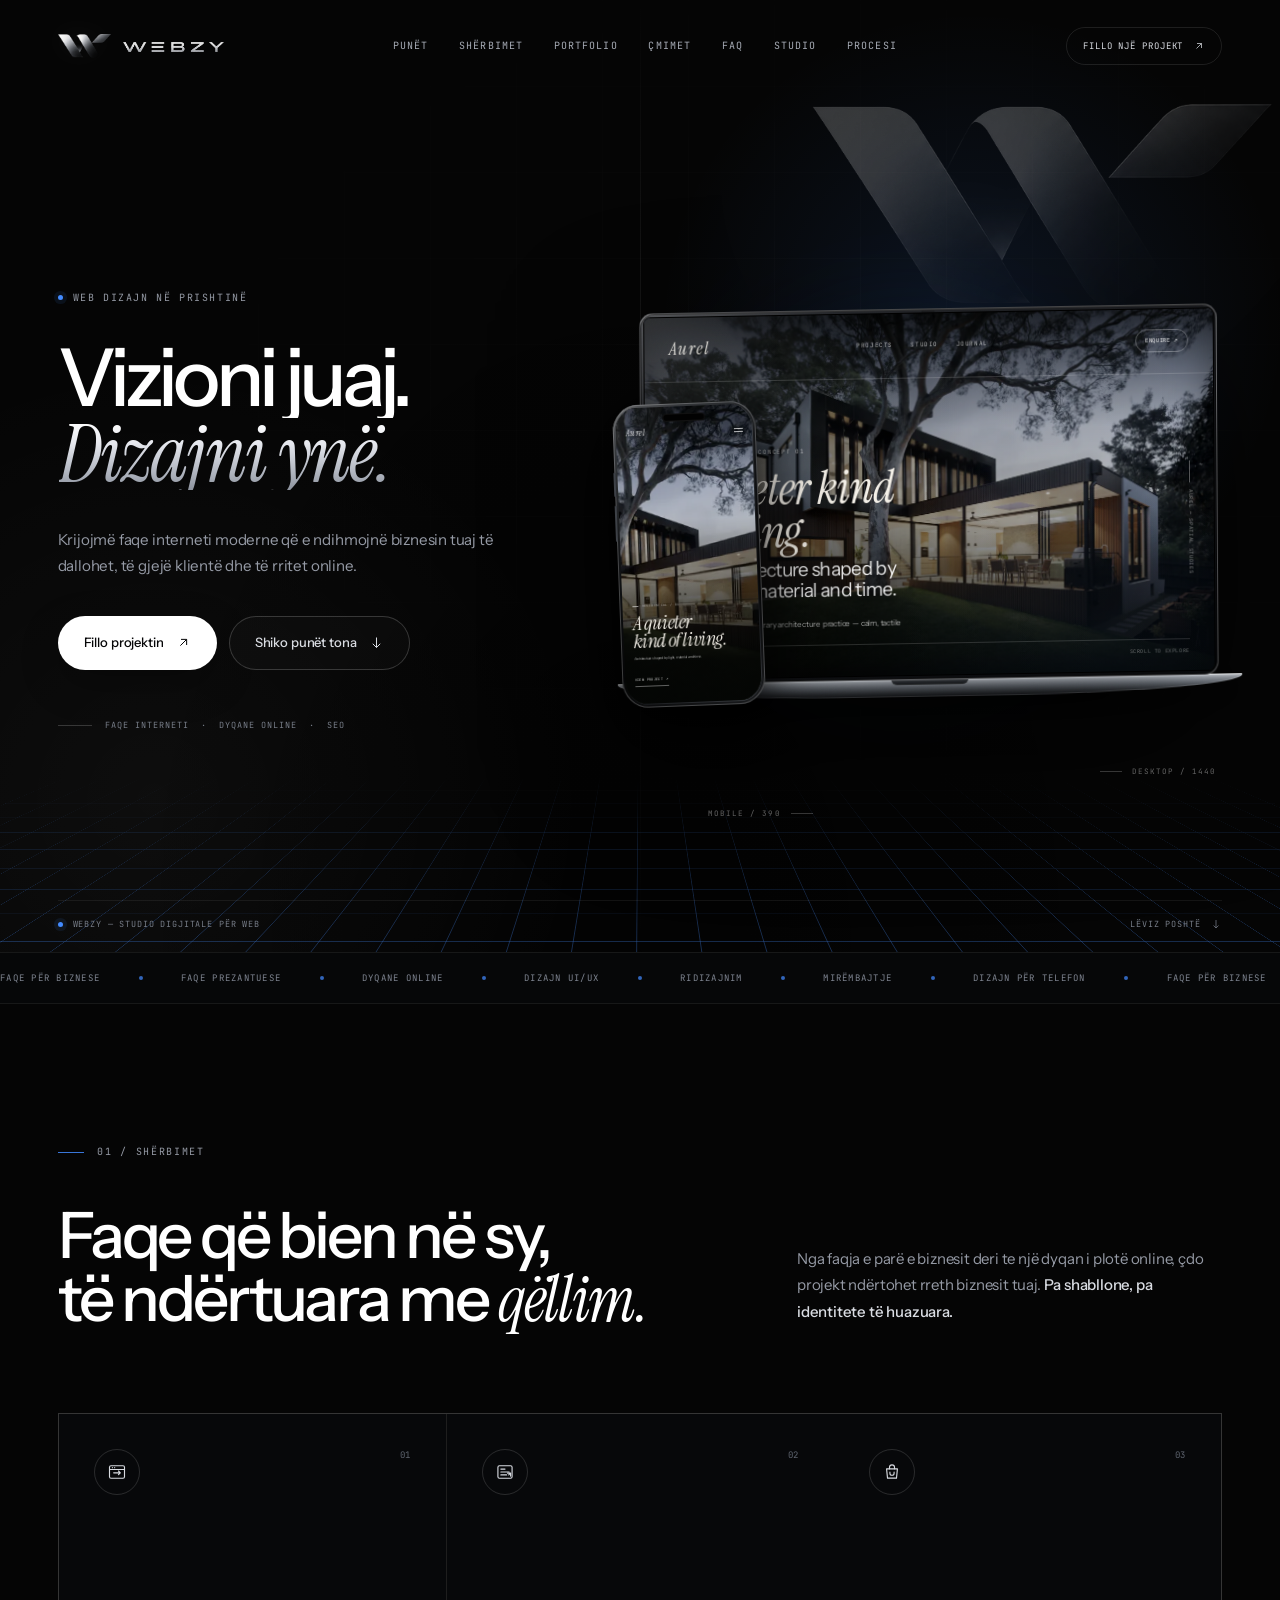
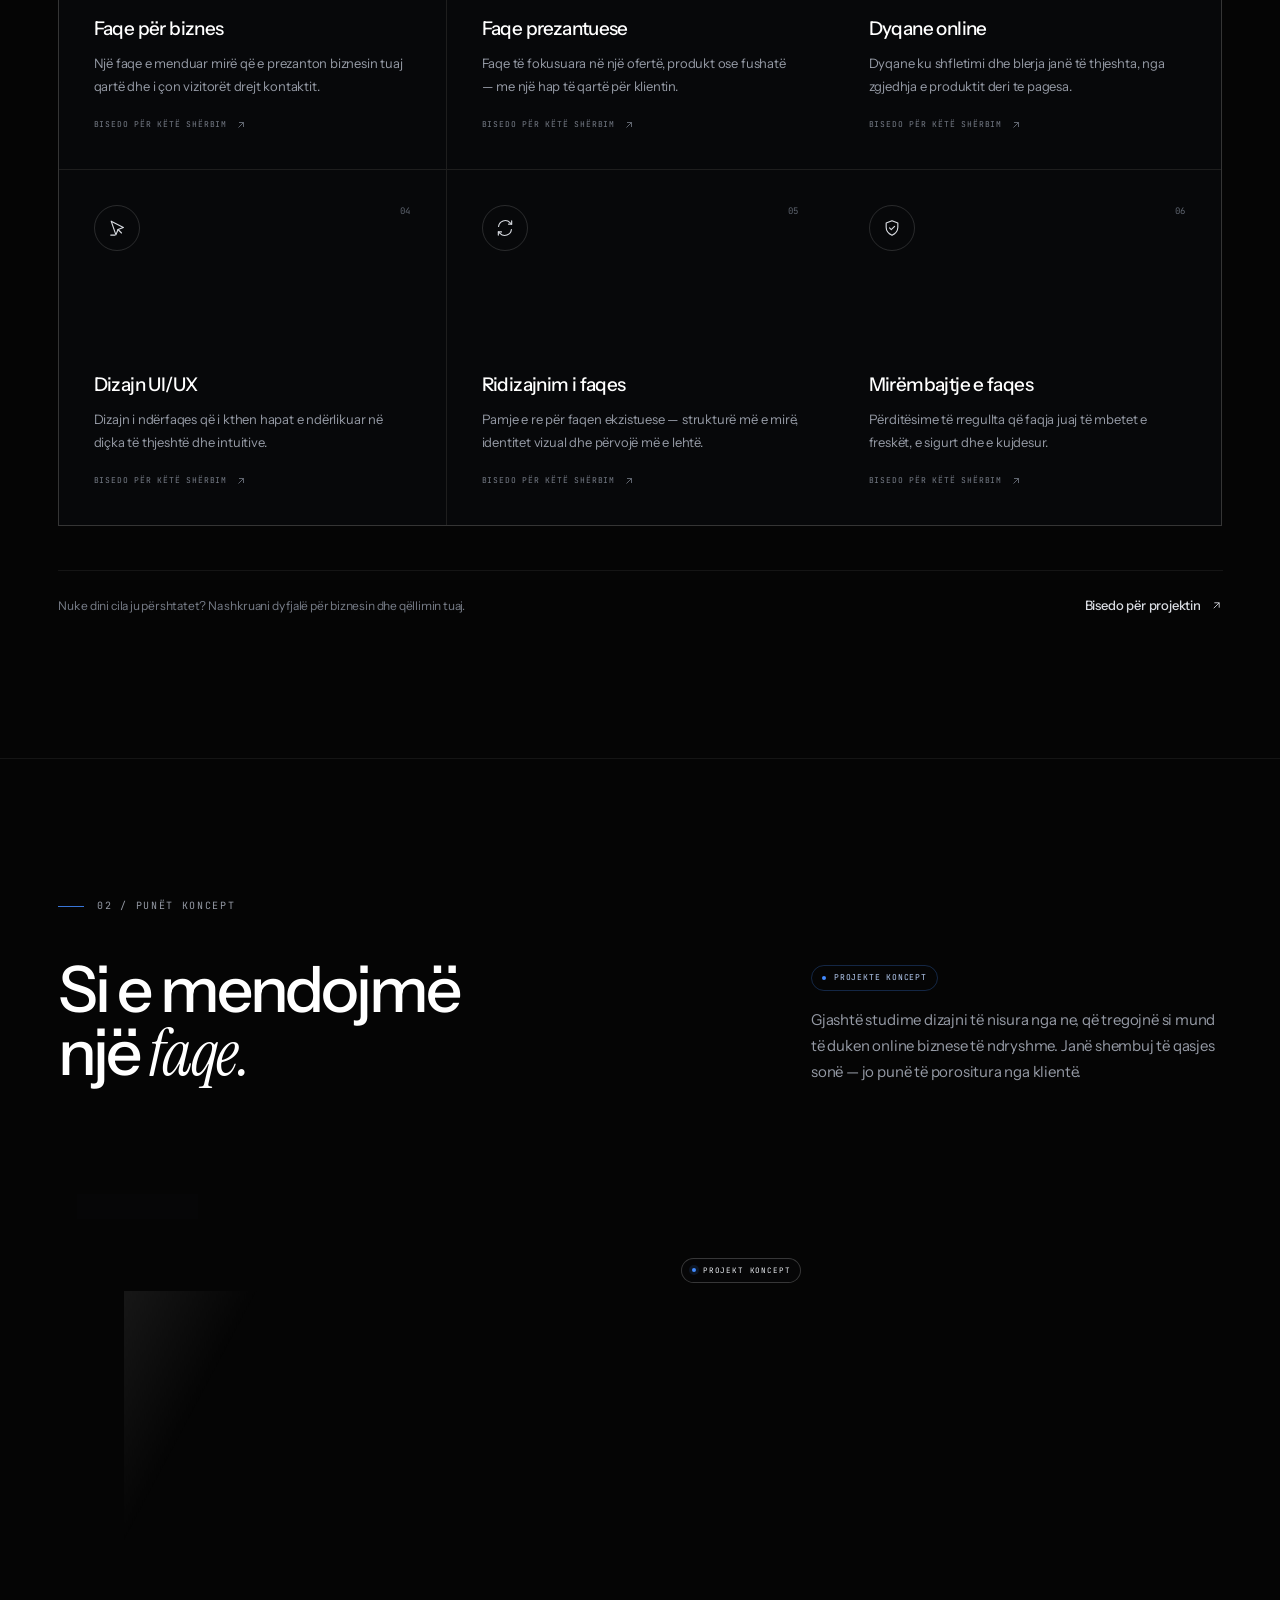
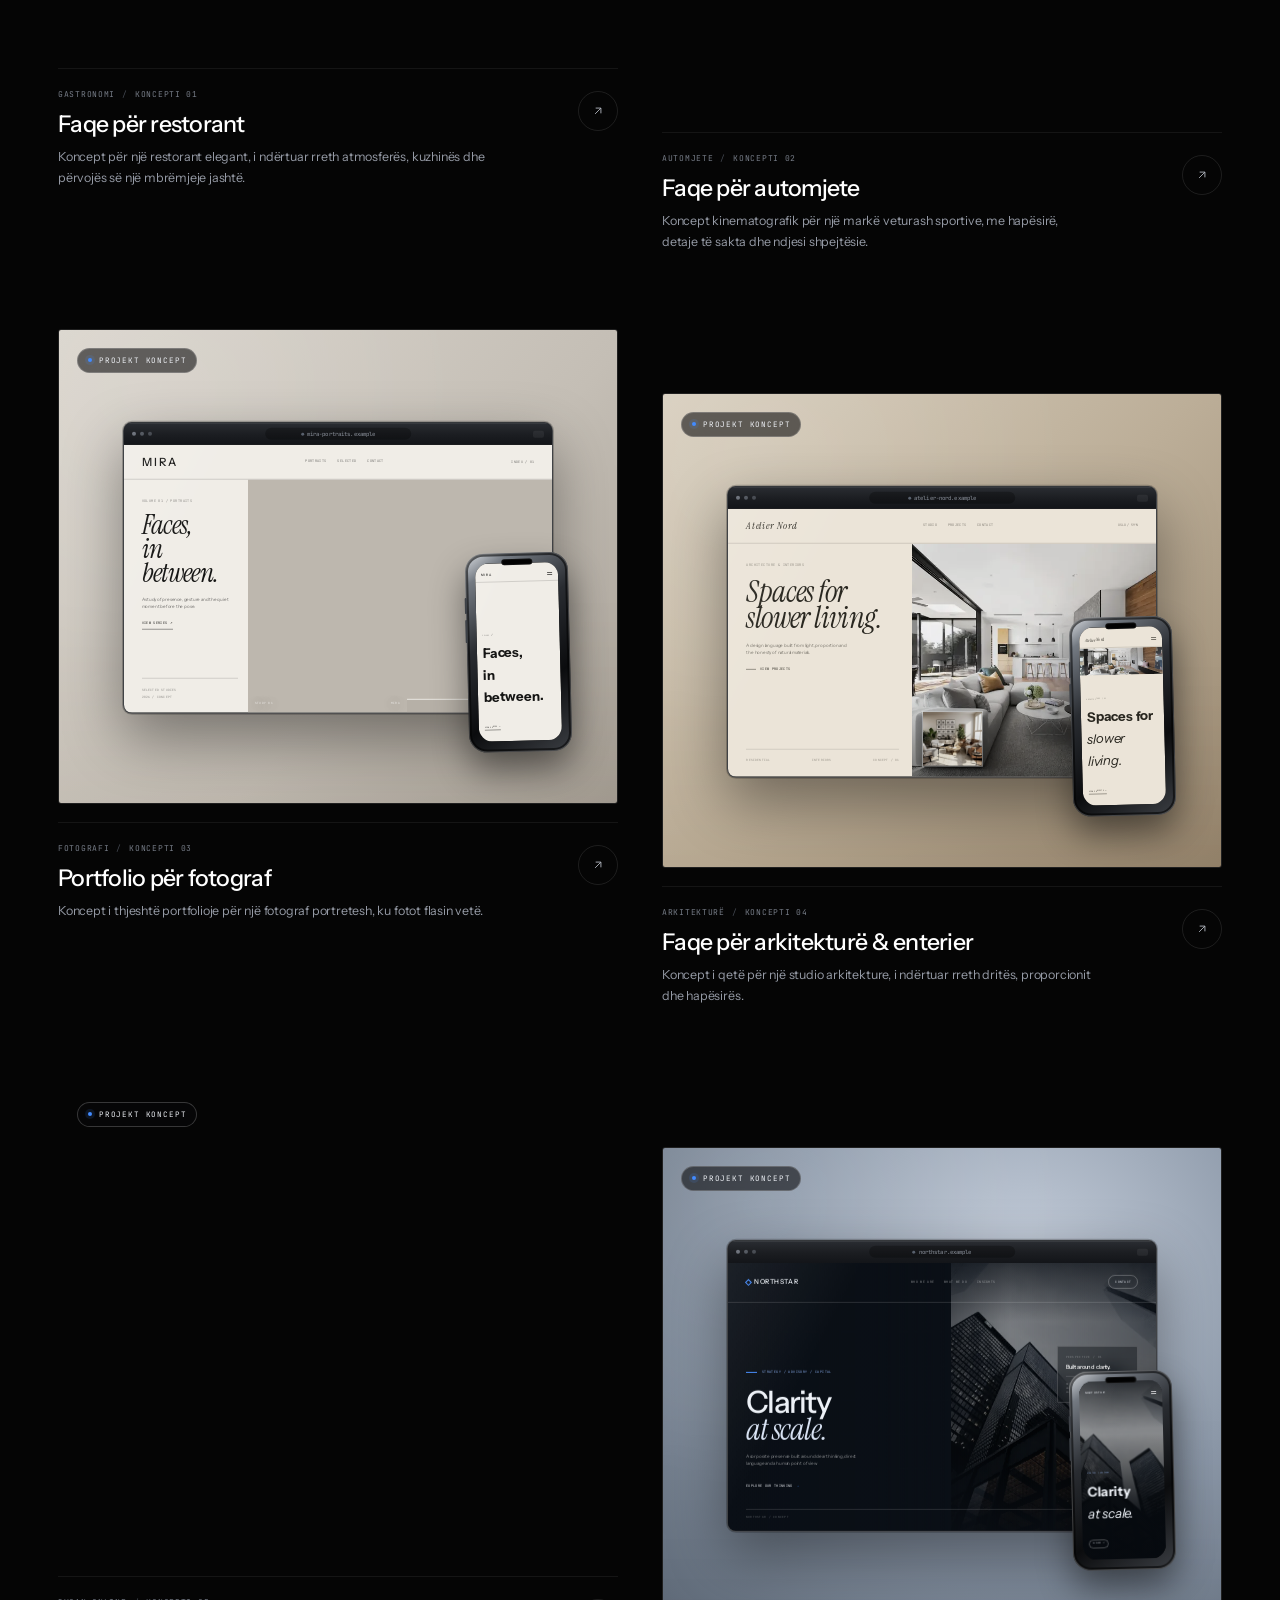
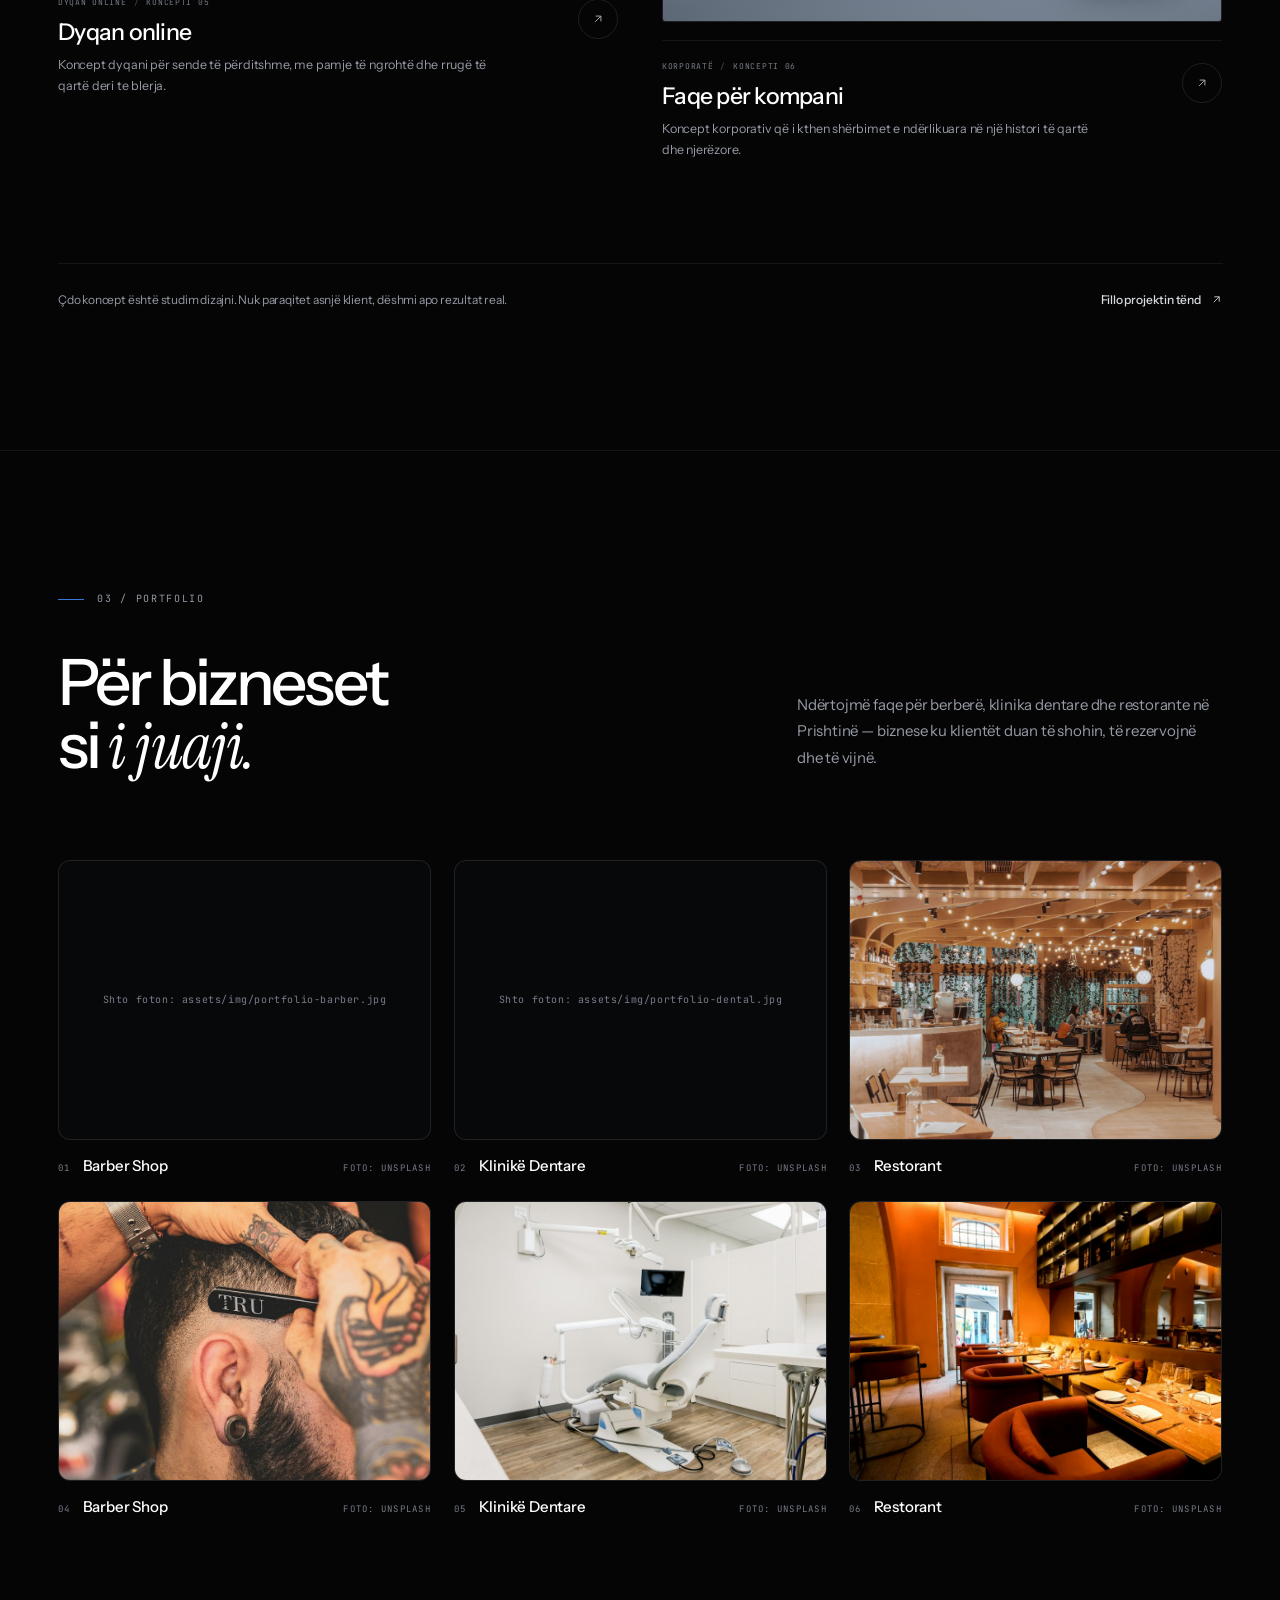
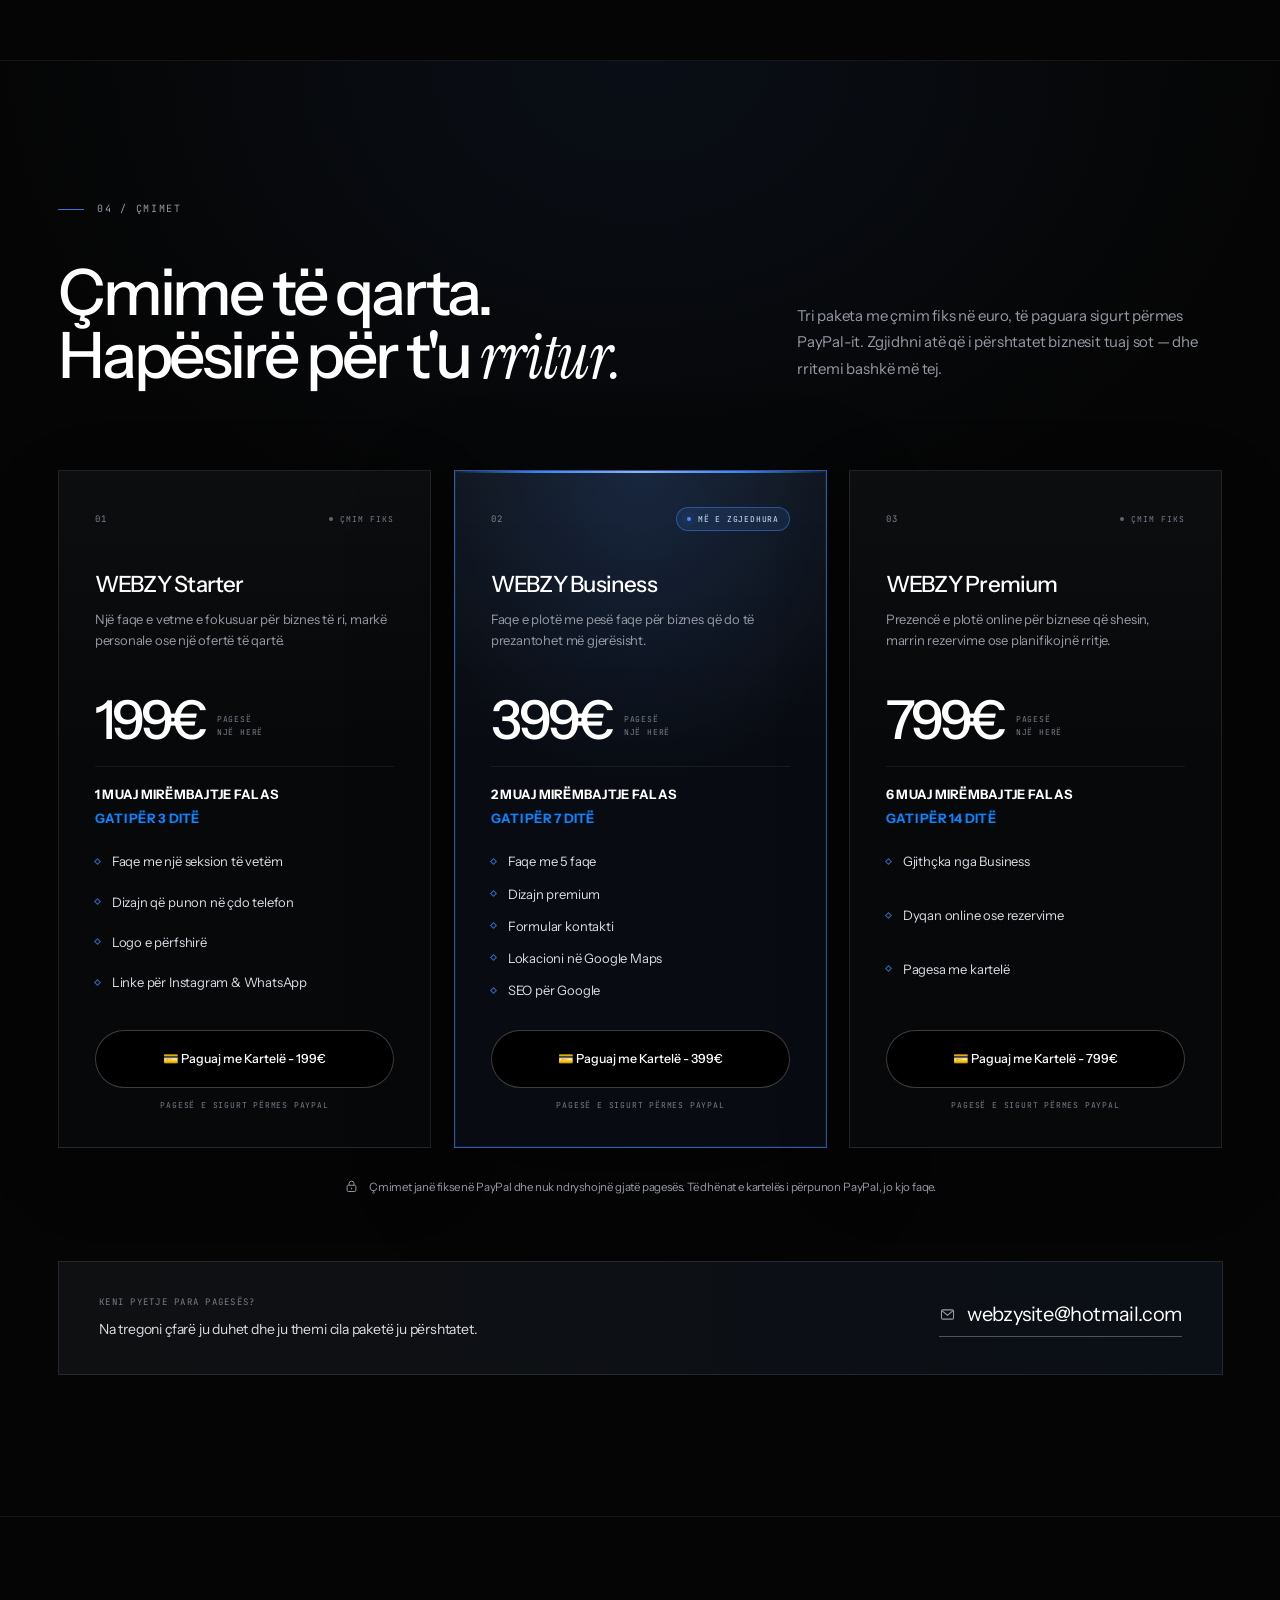
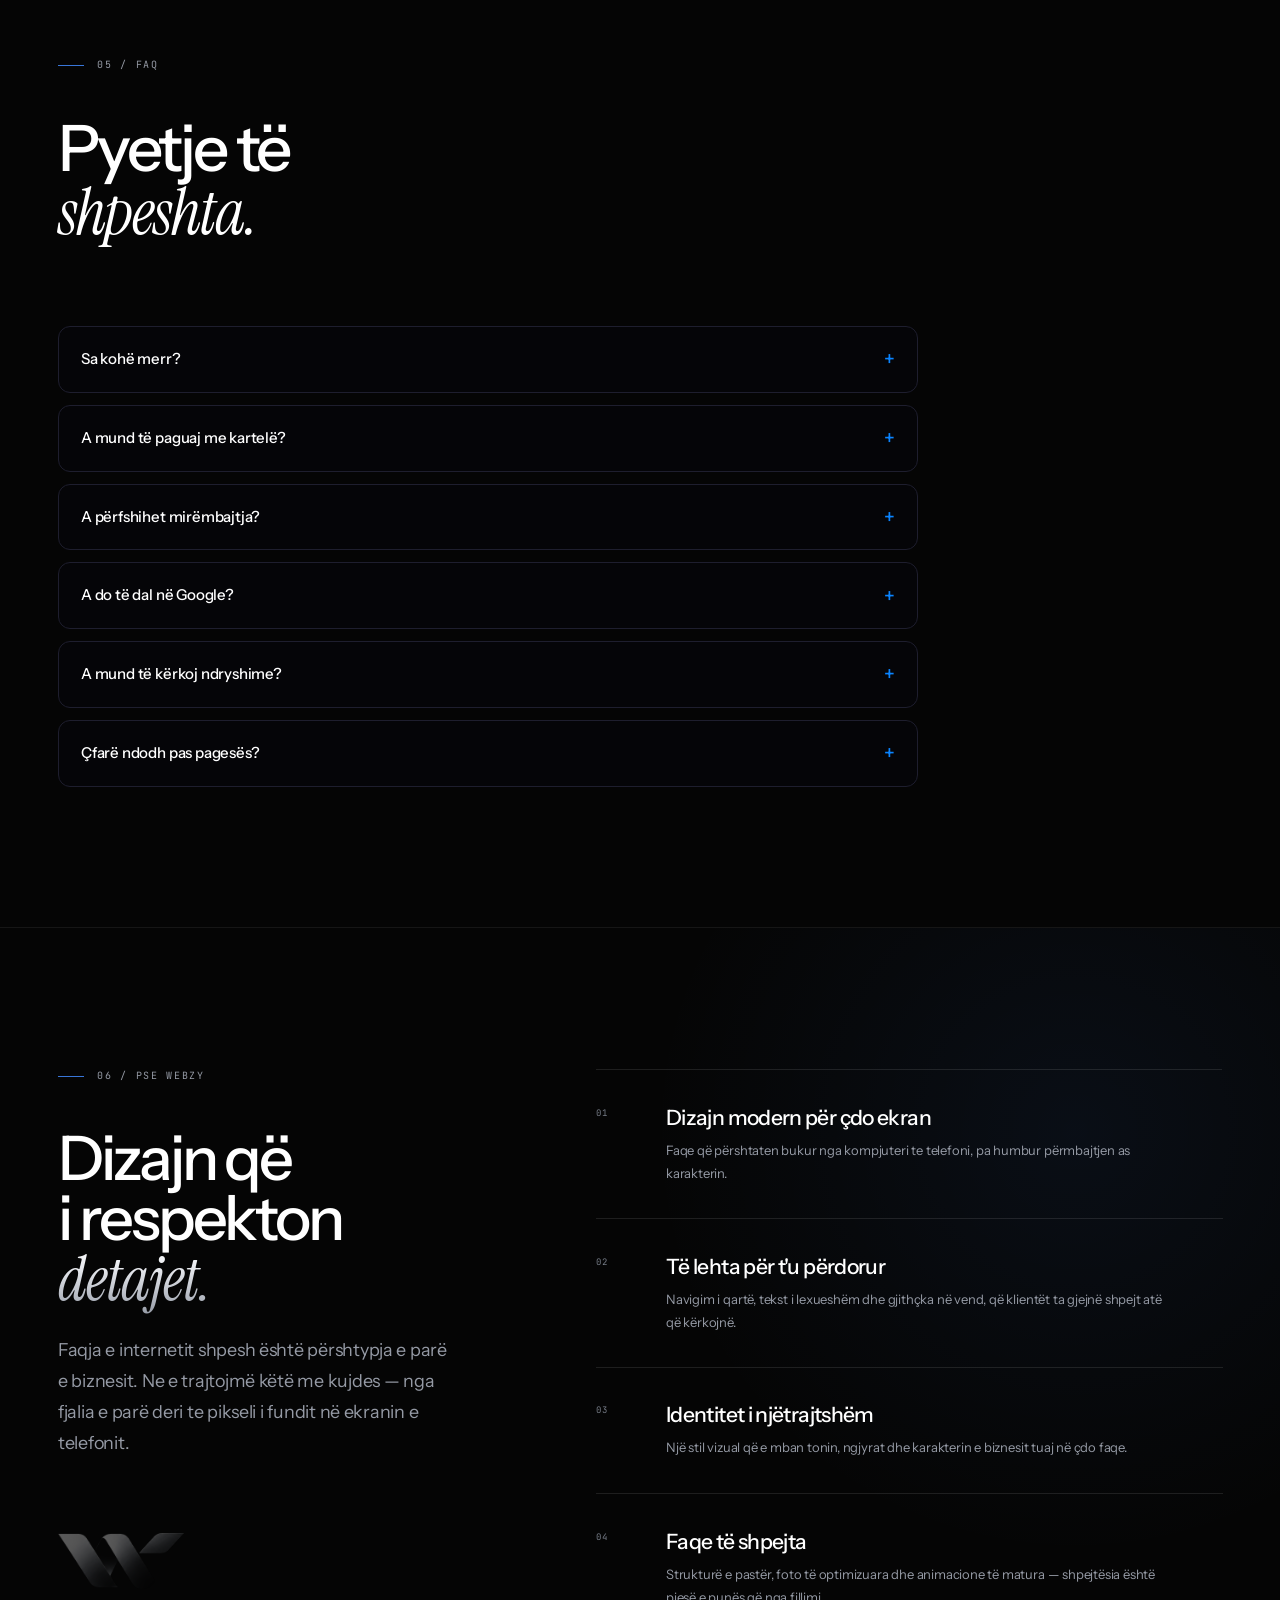
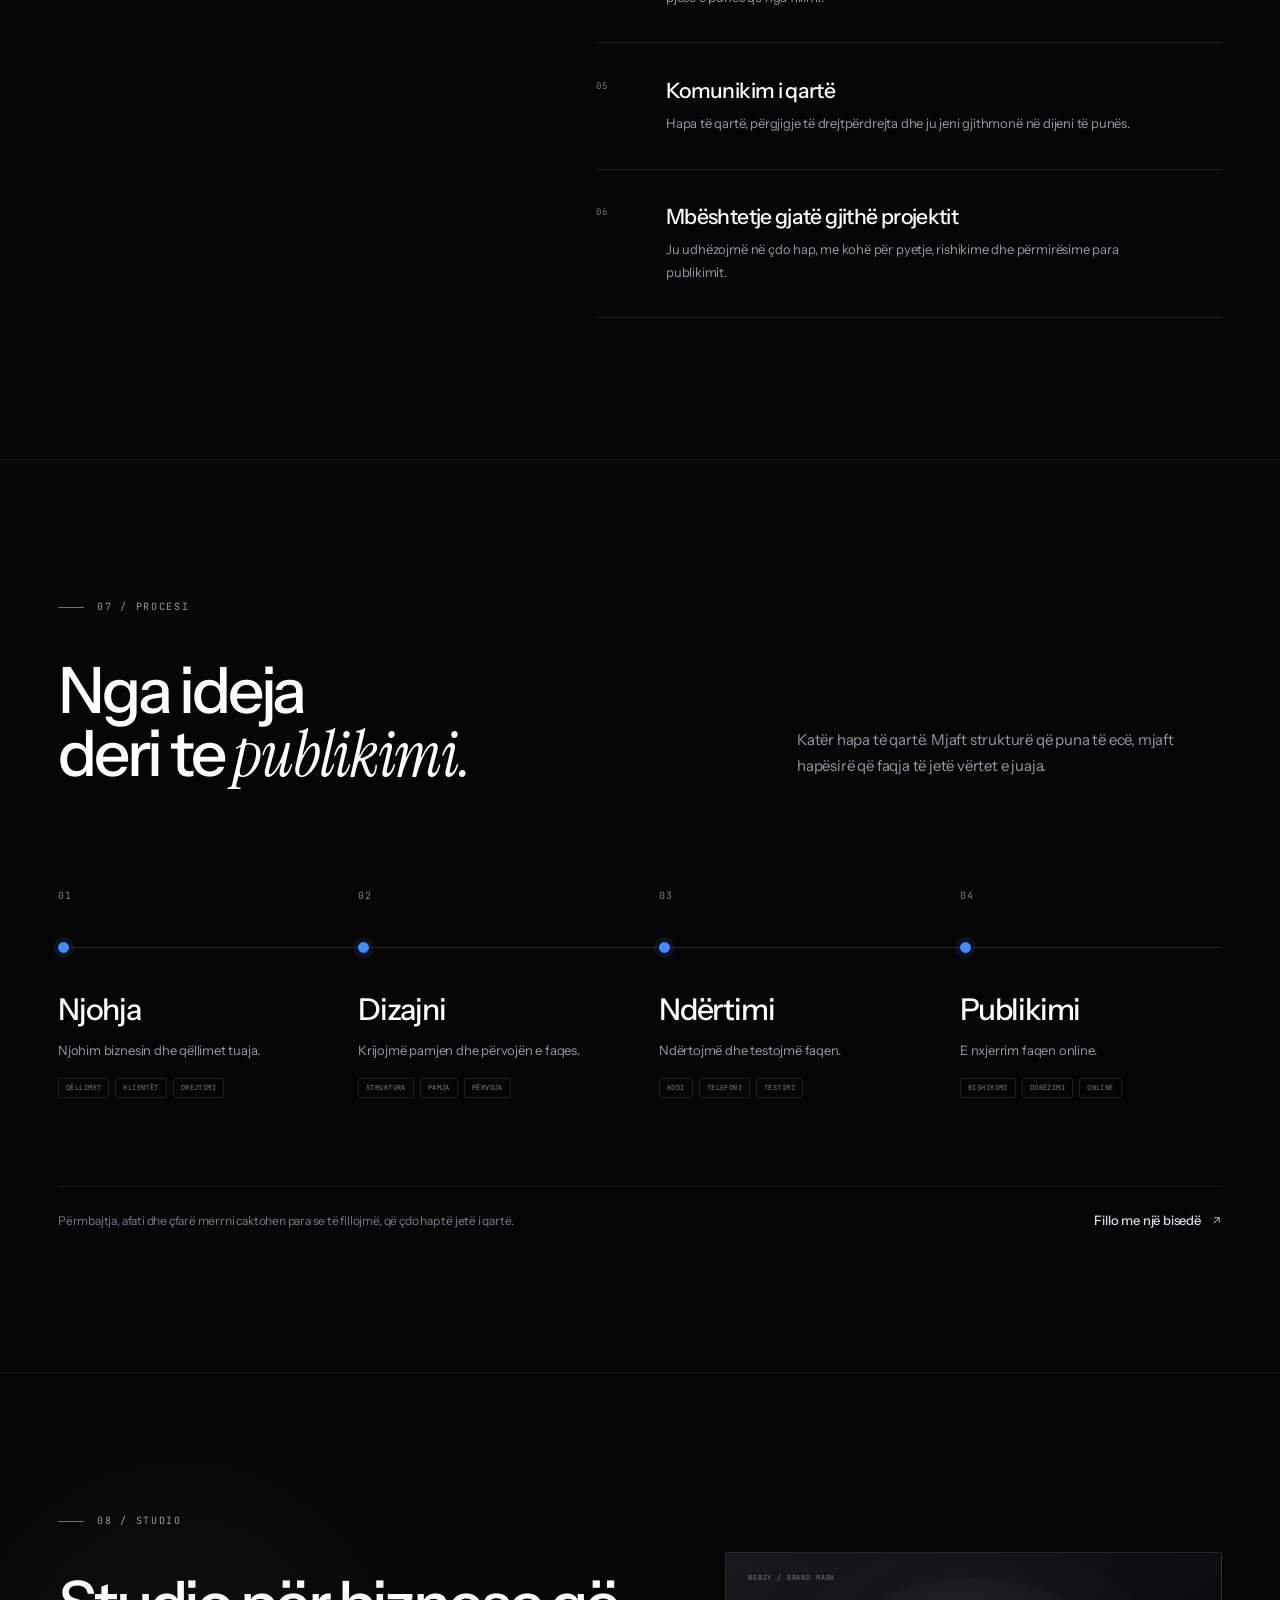
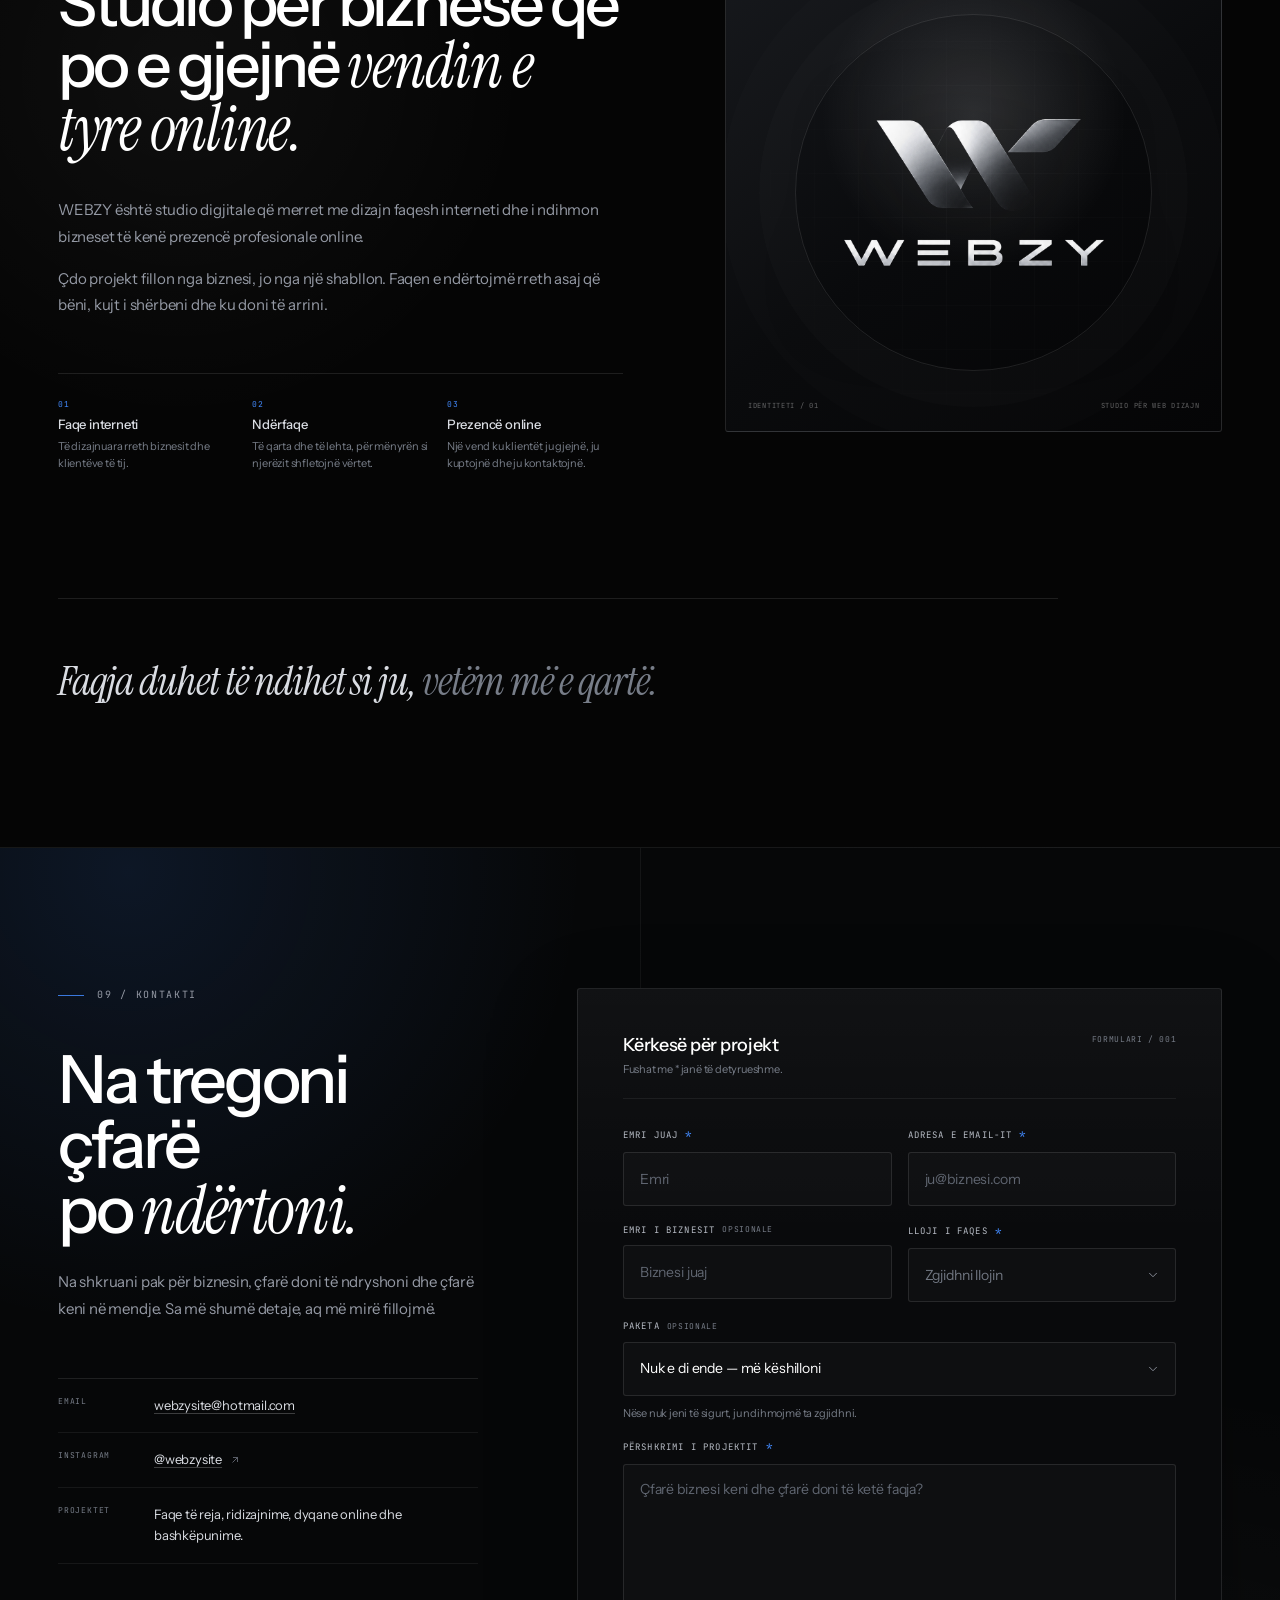
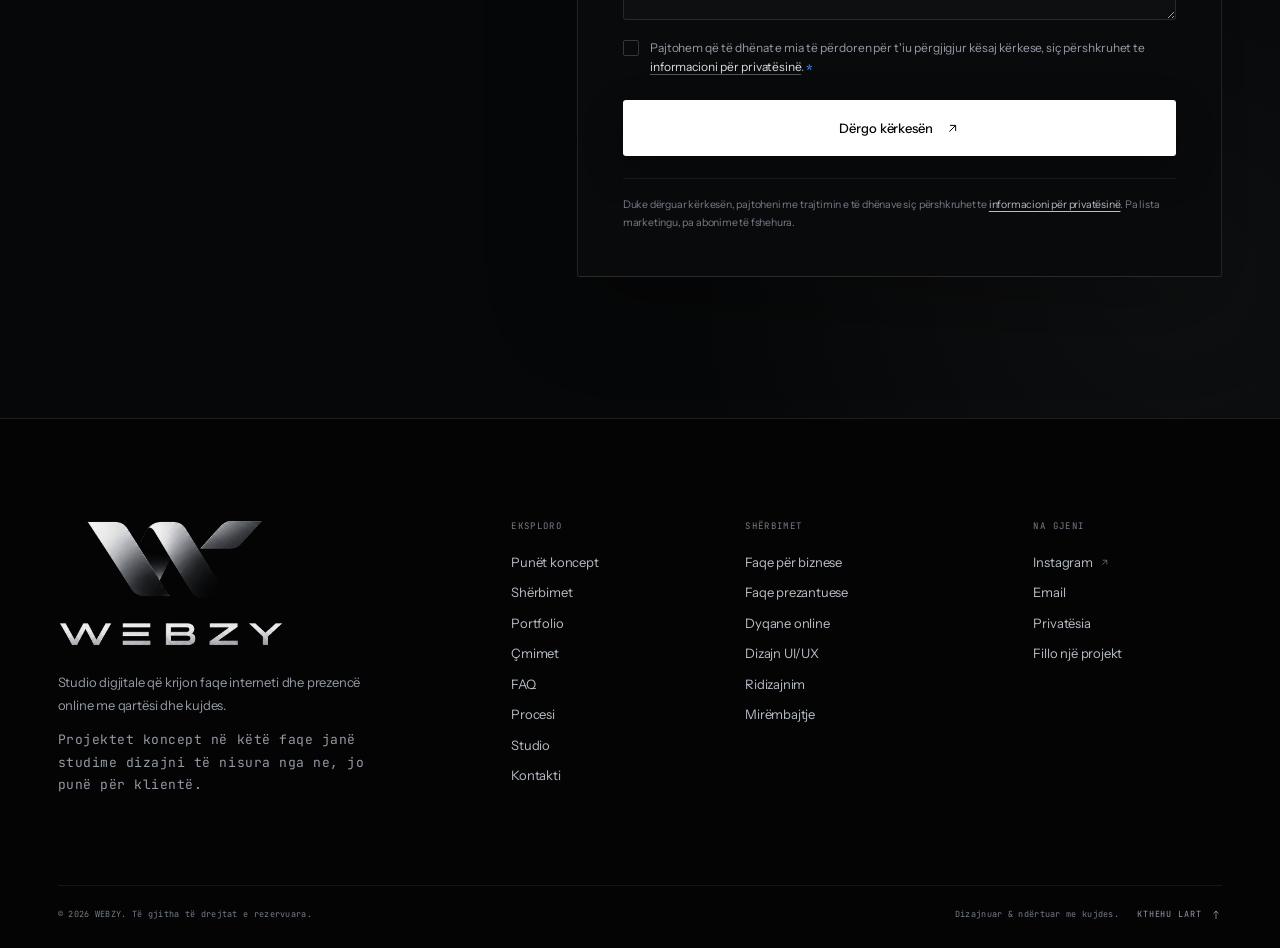
==== index.html @ 714949a4 "Fix pricing: 7 DITË / 14 DITË Co-Authored-By: Claude Opus 5.5 <noreply@anthropic.com>" ====
<!DOCTYPE html>
<html lang="sq">
<head>
  <meta charset="utf-8">
  <meta name="viewport" content="width=device-width, initial-scale=1">
  <title>WEBZY — Web Dizajn në Prishtinë | Faqe Interneti për Biznese</title>
  <meta name="description" content="WEBZY krijon faqe interneti moderne për biznese në Prishtinë dhe Kosovë. Paketa fikse nga 199€, gati nga 3 ditë, me mirëmbajtje falas dhe pagesë me kartelë.">
  <meta name="theme-color" content="#050505">
  <meta name="color-scheme" content="dark">
  <meta name="robots" content="index,follow">
  <meta property="og:type" content="website">
  <meta property="og:site_name" content="WEBZY">
  <meta property="og:title" content="WEBZY — Vizioni juaj. Dizajni ynë.">
  <meta property="og:description" content="Faqe interneti moderne për biznese në Prishtinë. Paketa fikse nga 199€, gati nga 3 ditë.">
  <meta property="og:image" content="assets/img/og-cover.jpg">
  <meta property="og:image:type" content="image/jpeg">
  <meta property="og:image:width" content="1200">
  <meta property="og:image:height" content="630">
  <meta property="og:image:alt" content="WEBZY — Vizioni juaj. Dizajni ynë. Logoja metalike e WEBZY mbi sfond të zi.">
  <meta name="twitter:card" content="summary_large_image">
  <meta name="twitter:title" content="WEBZY — Vizioni juaj. Dizajni ynë.">
  <meta name="twitter:description" content="Faqe interneti moderne për biznese në Prishtinë, nga 199€.">
  <meta name="twitter:image" content="assets/img/og-cover.jpg">
  <meta name="twitter:image:alt" content="WEBZY — Vizioni juaj. Dizajni ynë. Logoja metalike e WEBZY mbi sfond të zi.">
  <!-- Add your canonical URL and absolute og:image URL once the domain is live. -->
  <link rel="icon" type="image/png" sizes="64x64" href="assets/img/favicon-64.png">
  <link rel="apple-touch-icon" href="assets/img/apple-touch-icon.png">
  <link rel="preload" href="assets/fonts/instrument-sans-latin.woff2" as="font" type="font/woff2" crossorigin>
  <link rel="preload" href="assets/fonts/instrument-serif-italic-latin.woff2" as="font" type="font/woff2" crossorigin>
  <link rel="preload" href="assets/fonts/jetbrains-mono-latin.woff2" as="font" type="font/woff2" crossorigin>
  <link rel="stylesheet" href="assets/css/base.css">
  <link rel="stylesheet" href="assets/css/home.css">
  <link rel="stylesheet" href="assets/css/mockups.css">
  <script>document.documentElement.classList.add('js');</script>
  <script type="application/ld+json">
  {
    "@context": "https://schema.org",
    "@type": "ProfessionalService",
    "name": "WEBZY",
    "description": "Faqe interneti moderne për biznese në Prishtinë dhe Kosovë.",
    "email": "webzysite@hotmail.com",
    "areaServed": ["Prishtinë", "Kosovë"],
    "address": { "@type": "PostalAddress", "addressLocality": "Prishtinë", "addressCountry": "XK" },
    "sameAs": ["https://www.instagram.com/webzysite/"],
    "priceRange": "199€ – 799€",
    "makesOffer": [
      { "@type": "Offer", "name": "WEBZY Starter", "price": "199", "priceCurrency": "EUR" },
      { "@type": "Offer", "name": "WEBZY Business", "price": "399", "priceCurrency": "EUR" },
      { "@type": "Offer", "name": "WEBZY Premium", "price": "799", "priceCurrency": "EUR" }
    ]
  }
  </script>
  <script type="application/ld+json">
  {
    "@context": "https://schema.org",
    "@type": "FAQPage",
    "mainEntity": [
      { "@type": "Question", "name": "Sa kohë merr?", "acceptedAnswer": { "@type": "Answer", "text": "Starter është gati për 3 ditë, Business për 7 ditë dhe Premium për 14 ditë." } },
      { "@type": "Question", "name": "A mund të paguaj me kartelë?", "acceptedAnswer": { "@type": "Answer", "text": "Po. Pagesa bëhet me linket fikse të PayPal-it për 199€, 399€ dhe 799€ — çmimet nuk ndryshohen në checkout." } },
      { "@type": "Question", "name": "A përfshihet mirëmbajtja?", "acceptedAnswer": { "@type": "Answer", "text": "Po, falas: Starter 1 muaj, Business 2 muaj dhe Premium 6 muaj." } },
      { "@type": "Question", "name": "A do të dal në Google?", "acceptedAnswer": { "@type": "Answer", "text": "Po. Përfshijmë optimizimin SEO dhe vendosjen e biznesit në Google Maps." } },
      { "@type": "Question", "name": "A mund të kërkoj ndryshime?", "acceptedAnswer": { "@type": "Answer", "text": "Po. Çdo paketë përfshin 2 revizione falas." } },
      { "@type": "Question", "name": "Çfarë ndodh pas pagesës?", "acceptedAnswer": { "@type": "Answer", "text": "Na kontaktoni direkt në webzysite@hotmail.com dhe fillojmë menjëherë." } }
    ]
  }
  </script>
</head>
<body>
  <a class="skip-link" href="#main">Kalo te përmbajtja</a>
  <div class="page-rails" aria-hidden="true"></div>

  <header class="site-header" data-header>
    <div class="header-inner container">
      <a class="brand" href="index.html" aria-label="WEBZY — ballina">
        <img class="brand__mark" src="assets/img/webzy-mark.png" alt="" width="592" height="264">
        <img class="brand__word" src="assets/img/webzy-wordmark.png" alt="WEBZY" width="752" height="75">
      </a>
      <nav class="site-nav" aria-label="Navigimi kryesor">
        <a class="nav-link" href="#work">Punët</a>
        <a class="nav-link" href="#services">Shërbimet</a>
        <a class="nav-link" href="#portfolio">Portfolio</a>
        <a class="nav-link" href="#pricing">Çmimet</a>
        <a class="nav-link" href="#faq">FAQ</a>
        <a class="nav-link" href="#studio">Studio</a>
        <a class="nav-link" href="#process">Procesi</a>
      </nav>
      <div class="header-actions">
        <a class="header-cta" href="#contact">
          Fillo një projekt
          <svg viewBox="0 0 24 24" fill="none" stroke="currentColor" stroke-width="1.5" aria-hidden="true"><path d="M7 17 17 7M8 7h9v9"/></svg>
        </a>
        <button class="menu-toggle" type="button" aria-expanded="false" aria-controls="mobile-menu" aria-label="Hap menunë" data-menu-toggle>
          <span></span><span></span>
        </button>
      </div>
    </div>
  </header>

  <div class="mobile-menu" id="mobile-menu" data-menu>
    <div class="mobile-menu__inner">
      <nav class="mobile-menu__nav" aria-label="Navigimi në telefon">
        <a class="mobile-menu__link" href="#work">Punët <span>01</span></a>
        <a class="mobile-menu__link" href="#services">Shërbimet <span>02</span></a>
        <a class="mobile-menu__link" href="#portfolio">Portfolio <span>03</span></a>
        <a class="mobile-menu__link" href="#pricing">Çmimet <span>04</span></a>
        <a class="mobile-menu__link" href="#faq">FAQ <span>05</span></a>
        <a class="mobile-menu__link" href="#studio">Studio <span>06</span></a>
        <a class="mobile-menu__link" href="#process">Procesi <span>07</span></a>
        <a class="mobile-menu__link" href="#contact">Kontakti <span>08</span></a>
      </nav>
      <div class="mobile-menu__foot">
        <div>
          <p>WEBZY — Studio për web dizajn.</p>
          <p><a href="mailto:webzysite@hotmail.com" data-email-link><span data-email-text>webzysite@hotmail.com</span></a></p>
        </div>
        <div class="mobile-menu__social">
          <a href="https://www.instagram.com/webzysite/" target="_blank" rel="noopener noreferrer" data-instagram>Instagram <span aria-hidden="true">↗</span></a>
          <a href="#contact">Fillo një projekt <span aria-hidden="true">↗</span></a>
        </div>
      </div>
    </div>
  </div>

  <main id="main" class="main">
    <!-- ================= HERO ================= -->
    <section class="hero" aria-labelledby="hero-title">
      <div class="hero__noise" aria-hidden="true"></div>
      <div class="hero__floor" aria-hidden="true"></div>
      <div class="container">
        <div class="hero__inner">
          <div class="hero__copy">
            <p class="eyebrow hero__eyebrow"><span class="eyebrow__dot"></span>Web dizajn në Prishtinë</p>
            <h1 class="hero__title" id="hero-title">
              <span class="hero__title-line"><span>Vizioni juaj.</span></span>
              <span class="hero__title-line hero__title-line--serif"><span>Dizajni ynë.</span></span>
            </h1>
            <p class="hero__lede">Krijojmë faqe interneti moderne që e ndihmojnë biznesin tuaj të dallohet, të gjejë klientë dhe të rritet online.</p>
            <div class="hero__actions">
              <a class="btn btn--primary" href="#contact">
                Fillo projektin
                <svg viewBox="0 0 24 24" fill="none" stroke="currentColor" stroke-width="1.6" aria-hidden="true"><path d="M7 17 17 7M8 7h9v9"/></svg>
              </a>
              <a class="btn btn--ghost" href="#work">
                Shiko punët tona
                <svg viewBox="0 0 24 24" fill="none" stroke="currentColor" stroke-width="1.6" aria-hidden="true"><path d="M12 4v16m0 0 6-6m-6 6-6-6"/></svg>
              </a>
            </div>
            <p class="hero__meta">Faqe interneti&nbsp;&nbsp;·&nbsp;&nbsp;Dyqane online&nbsp;&nbsp;·&nbsp;&nbsp;SEO</p>
          </div>

          <div class="hero__visual" role="img" aria-label="Pamje e një faqeje koncept për arkitekturë, në laptop dhe telefon">
            <div class="hero__glow" aria-hidden="true"></div>
            <div class="hero__sigil-wrap" aria-hidden="true">
              <img class="hero__sigil" src="assets/img/webzy-mark.png" alt="" width="592" height="264" loading="eager" decoding="async">
            </div>
            <span class="hero__sigil-arc" aria-hidden="true"></span>

            <div class="hero__stage">
              <div class="hero__laptop">
                <div class="laptop">
                  <div class="laptop__lid">
                    <div class="laptop__screen">
                      <div class="mock-aurel" aria-hidden="true">
                        <img class="mock-aurel__image" src="assets/img/arch-hero.webp" alt="" width="1200" height="800" fetchpriority="high" decoding="async">
                        <div class="mock-aurel__scrim"></div>
                        <div class="mock-aurel__nav">
                          <span class="mock-aurel__logo">Aurel</span>
                          <div class="mock-aurel__links"><span>Projects</span><span>Studio</span><span>Journal</span></div>
                          <span class="mock-aurel__enquire">Enquire ↗</span>
                        </div>
                        <div class="mock-aurel__content">
                          <p class="mock-aurel__kicker">Residential / Concept 01</p>
                          <h3>A quieter kind<br>of living.<span>Architecture shaped by light, material and time.</span></h3>
                          <p class="mock-aurel__sub">A concept for a contemporary architecture practice — calm, tactile and intentionally spare.</p>
                        </div>
                        <div class="mock-aurel__side">Aurel — spatial studies</div>
                        <div class="mock-aurel__foot"><span><strong>01</strong> / 04</span><span>Scroll to explore</span></div>
                      </div>
                    </div>
                    <span class="laptop__camera" aria-hidden="true"></span>
                  </div>
                  <div class="laptop__base" aria-hidden="true"></div>
                </div>
              </div>

              <div class="hero__phone">
                <div class="phone-frame">
                  <div class="phone-frame__screen">
                    <div class="phone-aurel" aria-hidden="true">
                      <img class="phone-aurel__image" src="assets/img/arch-hero-sm.webp" alt="" width="640" height="427" decoding="async">
                      <div class="phone-aurel__scrim"></div>
                      <div class="phone-aurel__nav">
                        <span class="phone-aurel__logo">Aurel</span>
                        <span class="phone-aurel__menu"><span></span><span></span></span>
                      </div>
                      <div class="phone-aurel__content">
                        <span class="phone-aurel__kicker">Residential / 01</span>
                        <h4>A quieter<br>kind of living.</h4>
                        <p class="phone-aurel__sub">Architecture shaped by light, material and time.</p>
                        <span class="phone-aurel__cta">View project ↗</span>
                      </div>
                    </div>
                  </div>
                  <span class="phone-frame__island" aria-hidden="true"></span>
                </div>
              </div>
            </div>

            <span class="hero__label hero__label--desktop" aria-hidden="true">Desktop / 1440</span>
            <span class="hero__label hero__label--mobile" aria-hidden="true">Mobile / 390</span>
          </div>
        </div>

        <div class="hero__foot">
          <span>WEBZY — Studio digjitale për web</span>
          <a class="hero__scroll" href="#services">
            Lëviz poshtë
            <svg viewBox="0 0 24 24" fill="none" stroke="currentColor" stroke-width="1.5" aria-hidden="true"><path d="M12 4v16m0 0 5-5m-5 5-5-5"/></svg>
          </a>
        </div>
      </div>
    </section>

    <div class="capabilities">
      <div class="marquee" aria-hidden="true">
        <div class="marquee__group">
          <span class="marquee__item">Faqe për biznese</span>
          <span class="marquee__item">Faqe prezantuese</span>
          <span class="marquee__item">Dyqane online</span>
          <span class="marquee__item">Dizajn UI/UX</span>
          <span class="marquee__item">Ridizajnim</span>
          <span class="marquee__item">Mirëmbajtje</span>
          <span class="marquee__item">Dizajn për telefon</span>
        </div>
        <div class="marquee__group">
          <span class="marquee__item">Faqe për biznese</span>
          <span class="marquee__item">Faqe prezantuese</span>
          <span class="marquee__item">Dyqane online</span>
          <span class="marquee__item">Dizajn UI/UX</span>
          <span class="marquee__item">Ridizajnim</span>
          <span class="marquee__item">Mirëmbajtje</span>
          <span class="marquee__item">Dizajn për telefon</span>
        </div>
      </div>
    </div>
    <!-- ================= SERVICES ================= -->
    <section class="section services" id="services" aria-labelledby="services-title">
      <div class="container">
        <div class="section-head">
          <div data-reveal>
            <p class="section-label">01 / Shërbimet</p>
            <h2 class="section-title" id="services-title">Faqe që bien në sy,<br>të ndërtuara me <em>qëllim.</em></h2>
          </div>
          <p class="section-head__intro" data-reveal style="--delay: 90ms">Nga faqja e parë e biznesit deri te një dyqan i plotë online, çdo projekt ndërtohet rreth biznesit tuaj. <strong>Pa shabllone, pa identitete të huazuara.</strong></p>
        </div>

        <div class="services__grid">
          <a class="service-card" href="#contact" data-service="Faqe për biznes" aria-label="Fillo një projekt: Faqe për biznes" data-reveal>
            <div class="service-card__top">
              <span class="service-card__icon" aria-hidden="true">
                <svg viewBox="0 0 24 24" fill="none" stroke="currentColor" stroke-width="1.35" stroke-linecap="round" stroke-linejoin="round"><rect x="3" y="4.5" width="18" height="15" rx="1.8"/><path d="M3 9h18M6.5 6.8h.01M9.2 6.8h.01"/><path d="M8 13h8m0 0-2.2-2.2M16 13l-2.2 2.2"/></svg>
              </span>
              <span class="service-card__num">01</span>
            </div>
            <div class="service-card__body">
              <h3>Faqe për biznes</h3>
              <p>Një faqe e menduar mirë që e prezanton biznesin tuaj qartë dhe i çon vizitorët drejt kontaktit.</p>
              <span class="service-card__link">Bisedo për këtë shërbim <svg viewBox="0 0 24 24" fill="none" stroke="currentColor" stroke-width="1.6" aria-hidden="true"><path d="M7 17 17 7M8 7h9v9"/></svg></span>
            </div>
          </a>

          <a class="service-card" href="#contact" data-service="Faqe prezantuese" aria-label="Fillo një projekt: Faqe prezantuese" data-reveal style="--delay: 60ms">
            <div class="service-card__top">
              <span class="service-card__icon" aria-hidden="true">
                <svg viewBox="0 0 24 24" fill="none" stroke="currentColor" stroke-width="1.35" stroke-linecap="round" stroke-linejoin="round"><rect x="3.5" y="4.5" width="17" height="15" rx="1.8"/><path d="M7 15.5h7M7 12h10M7 8.5h5"/><path d="m16.5 15.5 2.2-2.2m0 0v3.6m0-3.6H15"/></svg>
              </span>
              <span class="service-card__num">02</span>
            </div>
            <div class="service-card__body">
              <h3>Faqe prezantuese</h3>
              <p>Faqe të fokusuara në një ofertë, produkt ose fushatë — me një hap të qartë për klientin.</p>
              <span class="service-card__link">Bisedo për këtë shërbim <svg viewBox="0 0 24 24" fill="none" stroke="currentColor" stroke-width="1.6" aria-hidden="true"><path d="M7 17 17 7M8 7h9v9"/></svg></span>
            </div>
          </a>

          <a class="service-card" href="#contact" data-service="Dyqan online" aria-label="Fillo një projekt: Dyqan online" data-reveal style="--delay: 120ms">
            <div class="service-card__top">
              <span class="service-card__icon" aria-hidden="true">
                <svg viewBox="0 0 24 24" fill="none" stroke="currentColor" stroke-width="1.35" stroke-linecap="round" stroke-linejoin="round"><path d="M5.5 8.2h13l-1.1 11.2h-10.8L5.5 8.2Z"/><path d="M9 8.2V6.4a3 3 0 0 1 6 0v1.8"/><path d="M9.5 12.2v1.2a2.5 2.5 0 0 0 5 0v-1.2"/></svg>
              </span>
              <span class="service-card__num">03</span>
            </div>
            <div class="service-card__body">
              <h3>Dyqane online</h3>
              <p>Dyqane ku shfletimi dhe blerja janë të thjeshta, nga zgjedhja e produktit deri te pagesa.</p>
              <span class="service-card__link">Bisedo për këtë shërbim <svg viewBox="0 0 24 24" fill="none" stroke="currentColor" stroke-width="1.6" aria-hidden="true"><path d="M7 17 17 7M8 7h9v9"/></svg></span>
            </div>
          </a>

          <a class="service-card" href="#contact" data-service="Dizajn UI/UX" aria-label="Fillo një projekt: Dizajn UI/UX" data-reveal>
            <div class="service-card__top">
              <span class="service-card__icon" aria-hidden="true">
                <svg viewBox="0 0 24 24" fill="none" stroke="currentColor" stroke-width="1.35" stroke-linecap="round" stroke-linejoin="round"><path d="m5 3.8 5.7 16.4 2.5-6.4 6.5-2.5L5 3.8Z"/><path d="m13.2 13.8 4.2 4.2"/><path d="M4.5 20.5h5"/></svg>
              </span>
              <span class="service-card__num">04</span>
            </div>
            <div class="service-card__body">
              <h3>Dizajn UI/UX</h3>
              <p>Dizajn i ndërfaqes që i kthen hapat e ndërlikuar në diçka të thjeshtë dhe intuitive.</p>
              <span class="service-card__link">Bisedo për këtë shërbim <svg viewBox="0 0 24 24" fill="none" stroke="currentColor" stroke-width="1.6" aria-hidden="true"><path d="M7 17 17 7M8 7h9v9"/></svg></span>
            </div>
          </a>

          <a class="service-card" href="#contact" data-service="Ridizajnim" aria-label="Fillo një projekt: Ridizajnim i faqes" data-reveal style="--delay: 60ms">
            <div class="service-card__top">
              <span class="service-card__icon" aria-hidden="true">
                <svg viewBox="0 0 24 24" fill="none" stroke="currentColor" stroke-width="1.35" stroke-linecap="round" stroke-linejoin="round"><path d="M4.3 10.2A8 8 0 0 1 18 5.5l2 1.8"/><path d="M20 3.5v3.8h-3.8"/><path d="M19.7 13.8A8 8 0 0 1 6 18.5l-2-1.8"/><path d="M4 20.5v-3.8h3.8"/></svg>
              </span>
              <span class="service-card__num">05</span>
            </div>
            <div class="service-card__body">
              <h3>Ridizajnim i faqes</h3>
              <p>Pamje e re për faqen ekzistuese — strukturë më e mirë, identitet vizual dhe përvojë më e lehtë.</p>
              <span class="service-card__link">Bisedo për këtë shërbim <svg viewBox="0 0 24 24" fill="none" stroke="currentColor" stroke-width="1.6" aria-hidden="true"><path d="M7 17 17 7M8 7h9v9"/></svg></span>
            </div>
          </a>

          <a class="service-card" href="#contact" data-service="Mirëmbajtje" aria-label="Fillo një projekt: Mirëmbajtje" data-reveal style="--delay: 120ms">
            <div class="service-card__top">
              <span class="service-card__icon" aria-hidden="true">
                <svg viewBox="0 0 24 24" fill="none" stroke="currentColor" stroke-width="1.35" stroke-linecap="round" stroke-linejoin="round"><path d="M12 3.2 5 6.1v5.1c0 4.3 2.8 7.6 7 9.6 4.2-2 7-5.3 7-9.6V6.1l-7-2.9Z"/><path d="m9 11.9 2.1 2.1 4-4"/></svg>
              </span>
              <span class="service-card__num">06</span>
            </div>
            <div class="service-card__body">
              <h3>Mirëmbajtje e faqes</h3>
              <p>Përditësime të rregullta që faqja juaj të mbetet e freskët, e sigurt dhe e kujdesur.</p>
              <span class="service-card__link">Bisedo për këtë shërbim <svg viewBox="0 0 24 24" fill="none" stroke="currentColor" stroke-width="1.6" aria-hidden="true"><path d="M7 17 17 7M8 7h9v9"/></svg></span>
            </div>
          </a>
        </div>

        <div class="services__foot" data-reveal>
          <p>Nuk e dini cila ju përshtatet? Na shkruani dy fjalë për biznesin dhe qëllimin tuaj.</p>
          <a class="text-link" href="#contact">Bisedo për projektin <svg viewBox="0 0 24 24" fill="none" stroke="currentColor" stroke-width="1.6" aria-hidden="true"><path d="M7 17 17 7M8 7h9v9"/></svg></a>
        </div>
      </div>
    </section>

    <!-- ================= SELECTED WORK ================= -->
    <section class="section work" id="work" aria-labelledby="work-title">
      <div class="container">
        <div class="work__head">
          <div data-reveal>
            <p class="section-label">02 / Punët koncept</p>
            <h2 class="section-title" id="work-title">Si e mendojmë<br>një <em>faqe.</em></h2>
          </div>
          <div class="work__intro" data-reveal style="--delay: 90ms">
            <span class="tag">Projekte koncept</span>
            <p>Gjashtë studime dizajni të nisura nga ne, që tregojnë si mund të duken online biznese të ndryshme. Janë shembuj të qasjes sonë — jo punë të porositura nga klientë.</p>
          </div>
        </div>

        <div class="work-grid">
          <!-- Maison Nº -->
          <article class="work-card" data-reveal>
            <div class="work-media work-media--maison">
              <span class="concept-tag">Projekt koncept</span>
              <div class="work-preview">
                <div class="browser" aria-hidden="true">
                  <div class="browser__bar">
                    <span class="browser__dots"><i></i><i></i><i></i></span>
                    <span class="browser__url">maison-no.example</span>
                  </div>
                  <div class="browser__screen">
                    <div class="mock-maison">
                      <div class="mock-maison__nav">
                        <span class="mock-maison__logo">Maison Nº</span>
                        <div class="mock-maison__links"><span>Menu</span><span>Story</span><span>Journal</span></div>
                        <span class="mock-maison__reserve">Reserve</span>
                      </div>
                      <div class="mock-maison__body">
                        <div class="mock-maison__copy">
                          <span class="mock-maison__kicker">Seasonal dining / Concept</span>
                          <h4>An evening,<br>composed.</h4>
                          <p class="mock-maison__desc">A quiet room, a considered menu, and time to enjoy both.</p>
                          <span class="mock-maison__cta">Reserve a table ↗</span>
                          <div class="mock-maison__foot"><span>Menu</span><span>Private dining</span><span>Contact</span></div>
                        </div>
                        <figure class="mock-maison__image">
                          <img src="assets/img/restaurant-01-sm.webp" alt="" width="640" height="427" loading="lazy" decoding="async">
                          <span class="mock-maison__stamp">M</span>
                          <figcaption class="mock-maison__caption"><span>Seasonal plate</span><span>01 / 06</span></figcaption>
                        </figure>
                      </div>
                    </div>
                  </div>
                </div>
                <div class="phone-frame phone-frame--card" aria-hidden="true">
                  <div class="phone-frame__screen">
                    <div class="phone-mock--maison">
                      <div class="pm-maison__nav">
                        <span class="pm-maison__logo">Maison Nº</span>
                        <span class="pm-maison__menu"><span></span><span></span></span>
                      </div>
                      <div class="pm-maison__image"><img src="assets/img/restaurant-01-sm.webp" alt="" width="640" height="427" loading="lazy" decoding="async"></div>
                      <div class="pm-maison__body">
                        <span class="pm-maison__kicker">Seasonal dining</span>
                        <h5>An evening,<br>composed.</h5>
                        <span class="pm-maison__cta">Reserve ↗</span>
                      </div>
                    </div>
                  </div>
                  <span class="phone-frame__island" aria-hidden="true"></span>
                </div>
              </div>
            </div>
            <div class="work-info">
              <div>
                <p class="work-meta"><span>Gastronomi</span><span>/</span><span>Koncepti 01</span></p>
                <h3 class="work-title">Faqe për restorant</h3>
                <p class="work-desc">Koncept për një restorant elegant, i ndërtuar rreth atmosferës, kuzhinës dhe përvojës së një mbrëmjeje jashtë.</p>
              </div>
              <span class="work-arrow" aria-hidden="true"><svg viewBox="0 0 24 24" fill="none" stroke="currentColor" stroke-width="1.5"><path d="M7 17 17 7M8 7h9v9"/></svg></span>
            </div>
            <a class="work-card__link" href="work/restaurant.html" aria-label="Shiko konceptin e faqes për restorant"></a>
          </article>

          <!-- VANTA -->
          <article class="work-card" data-reveal style="--delay: 80ms">
            <div class="work-media work-media--vanta">
              <span class="concept-tag">Projekt koncept</span>
              <div class="work-preview">
                <div class="browser" aria-hidden="true">
                  <div class="browser__bar">
                    <span class="browser__dots"><i></i><i></i><i></i></span>
                    <span class="browser__url">vanta-motors.example</span>
                  </div>
                  <div class="browser__screen">
                    <div class="mock-vanta">
                      <img class="mock-vanta__image" src="assets/img/auto-01-sm.webp" alt="" width="640" height="427" loading="lazy" decoding="async">
                      <div class="mock-vanta__scrim"></div>
                      <div class="mock-vanta__nav">
                        <span class="mock-vanta__logo">VANTA</span>
                        <div class="mock-vanta__links"><span>Models</span><span>Design</span><span>Ownership</span></div>
                        <span class="mock-vanta__enquire">Enquire</span>
                      </div>
                      <span class="mock-vanta__index">01 / 04</span>
                      <div class="mock-vanta__content">
                        <span class="mock-vanta__kicker">Vanta GT / Concept</span>
                        <h4>Velocity,<br><em>redefined.</em></h4>
                        <p class="mock-vanta__desc">A performance marque shaped by precision, restraint and a quiet sense of speed.</p>
                        <span class="mock-vanta__cta">Explore the model</span>
                      </div>
                      <div class="mock-vanta__specs">
                        <span>Form<strong>GT</strong></span>
                        <span>Drive<strong>AWD</strong></span>
                        <span>Body<strong>Carbon</strong></span>
                      </div>
                      <span class="mock-vanta__rail">Scroll to explore</span>
                    </div>
                  </div>
                </div>
                <div class="phone-frame phone-frame--card" aria-hidden="true">
                  <div class="phone-frame__screen">
                    <div class="phone-mock--vanta">
                      <img class="pm-vanta__image" src="assets/img/auto-01-sm.webp" alt="" width="640" height="427" loading="lazy" decoding="async">
                      <div class="pm-vanta__scrim"></div>
                      <div class="pm-vanta__nav">
                        <span class="pm-vanta__logo">VANTA</span>
                        <span class="pm-vanta__menu"><span></span><span></span></span>
                      </div>
                      <div class="pm-vanta__content">
                        <span class="pm-vanta__kicker">Vanta GT / 01</span>
                        <h5>Velocity,<br><em>redefined.</em></h5>
                        <span class="pm-vanta__cta">Discover</span>
                        <div class="pm-vanta__specs">
                          <span><strong>GT</strong>Form</span>
                          <span><strong>AWD</strong>Drive</span>
                        </div>
                      </div>
                    </div>
                  </div>
                  <span class="phone-frame__island" aria-hidden="true"></span>
                </div>
              </div>
            </div>
            <div class="work-info">
              <div>
                <p class="work-meta"><span>Automjete</span><span>/</span><span>Koncepti 02</span></p>
                <h3 class="work-title">Faqe për automjete</h3>
                <p class="work-desc">Koncept kinematografik për një markë veturash sportive, me hapësirë, detaje të sakta dhe ndjesi shpejtësie.</p>
              </div>
              <span class="work-arrow" aria-hidden="true"><svg viewBox="0 0 24 24" fill="none" stroke="currentColor" stroke-width="1.5"><path d="M7 17 17 7M8 7h9v9"/></svg></span>
            </div>
            <a class="work-card__link" href="work/automotive.html" aria-label="Shiko konceptin e faqes për automjete"></a>
          </article>

          <!-- MIRA -->
          <article class="work-card" data-reveal>
            <div class="work-media work-media--mira">
              <span class="concept-tag">Projekt koncept</span>
              <div class="work-preview">
                <div class="browser" aria-hidden="true">
                  <div class="browser__bar">
                    <span class="browser__dots"><i></i><i></i><i></i></span>
                    <span class="browser__url">mira-portraits.example</span>
                  </div>
                  <div class="browser__screen">
                    <div class="mock-mira">
                      <div class="mock-mira__nav">
                        <span class="mock-mira__logo">MIRA</span>
                        <div class="mock-mira__links"><span>Portraits</span><span>Selected</span><span>Contact</span></div>
                        <span class="mock-mira__index">INDEX / 01</span>
                      </div>
                      <div class="mock-mira__body">
                        <div class="mock-mira__copy">
                          <span class="mock-mira__kicker">Volume 01 / Portraits</span>
                          <h4>Faces,<br>in between.</h4>
                          <p class="mock-mira__desc">A study of presence, gesture and the quiet moment before the pose.</p>
                          <span class="mock-mira__cta">View series ↗</span>
                          <div class="mock-mira__meta"><span>Selected studies</span><span>2026 / Concept</span></div>
                        </div>
                        <figure class="mock-mira__figure mock-mira__figure--main">
                          <img src="assets/img/photo-01-sm.webp" alt="" width="640" height="960" loading="lazy" decoding="async">
                          <figcaption class="mock-mira__caption"><span>Study 01</span><span>Mira</span></figcaption>
                        </figure>
                        <div class="mock-mira__figure mock-mira__figure--side">
                          <img src="assets/img/photo-02-sm.webp" alt="" width="640" height="960" loading="lazy" decoding="async">
                          <div class="mock-mira__thumb-row">
                            <div><img src="assets/img/photo-01-sm.webp" alt="" width="640" height="960" loading="lazy" decoding="async"></div>
                            <div><img src="assets/img/photo-02-sm.webp" alt="" width="640" height="960" loading="lazy" decoding="async"></div>
                          </div>
                        </div>
                      </div>
                    </div>
                  </div>
                </div>
                <div class="phone-frame phone-frame--card" aria-hidden="true">
                  <div class="phone-frame__screen">
                    <div class="phone-mock--mira">
                      <div class="pm-mira__nav">
                        MIRA
                        <span class="pm-mira__menu"><span></span><span></span></span>
                      </div>
                      <div class="pm-mira__image"><img src="assets/img/photo-01-sm.webp" alt="" width="640" height="960" loading="lazy" decoding="async"></div>
                      <div class="pm-mira__body">
                        <span class="pm-mira__kicker">Volume 01</span>
                        <h5>Faces,<br>in between.</h5>
                        <span class="pm-mira__link">View series ↗</span>
                      </div>
                    </div>
                  </div>
                  <span class="phone-frame__island" aria-hidden="true"></span>
                </div>
              </div>
            </div>
            <div class="work-info">
              <div>
                <p class="work-meta"><span>Fotografi</span><span>/</span><span>Koncepti 03</span></p>
                <h3 class="work-title">Portfolio për fotograf</h3>
                <p class="work-desc">Koncept i thjeshtë portfolioje për një fotograf portretesh, ku fotot flasin vetë.</p>
              </div>
              <span class="work-arrow" aria-hidden="true"><svg viewBox="0 0 24 24" fill="none" stroke="currentColor" stroke-width="1.5"><path d="M7 17 17 7M8 7h9v9"/></svg></span>
            </div>
            <a class="work-card__link" href="work/photography.html" aria-label="Shiko konceptin e portfolios për fotograf"></a>
          </article>
          <!-- ATELIER NORD -->
          <article class="work-card" data-reveal style="--delay: 80ms">
            <div class="work-media work-media--atelier">
              <span class="concept-tag">Projekt koncept</span>
              <div class="work-preview">
                <div class="browser" aria-hidden="true">
                  <div class="browser__bar">
                    <span class="browser__dots"><i></i><i></i><i></i></span>
                    <span class="browser__url">atelier-nord.example</span>
                  </div>
                  <div class="browser__screen">
                    <div class="mock-atelier">
                      <div class="mock-atelier__nav">
                        <span class="mock-atelier__logo">Atelier Nord</span>
                        <div class="mock-atelier__links"><span>Studio</span><span>Projects</span><span>Contact</span></div>
                        <span class="mock-atelier__index">OSLO / 59°N</span>
                      </div>
                      <div class="mock-atelier__body">
                        <div class="mock-atelier__copy">
                          <span class="mock-atelier__kicker">Architecture &amp; interiors</span>
                          <h4>Spaces for<br><em>slower living.</em></h4>
                          <p class="mock-atelier__desc">A design language built from light, proportion and the honesty of natural materials.</p>
                          <span class="mock-atelier__cta">View projects</span>
                          <div class="mock-atelier__meta"><span>Residential</span><span>Interiors</span><span>Concept / 01</span></div>
                        </div>
                        <figure class="mock-atelier__visual">
                          <img src="assets/img/arch-03-sm.webp" alt="" width="640" height="435" loading="lazy" decoding="async">
                          <span class="mock-atelier__thumb"><img src="assets/img/arch-02-sm.webp" alt="" width="640" height="480" loading="lazy" decoding="async"></span>
                          <figcaption class="mock-atelier__caption">Villa S / Living space<br>Concept study 01</figcaption>
                        </figure>
                      </div>
                    </div>
                  </div>
                </div>
                <div class="phone-frame phone-frame--card" aria-hidden="true">
                  <div class="phone-frame__screen">
                    <div class="phone-mock--atelier">
                      <div class="pm-atelier__nav">
                        <span class="pm-atelier__logo">Atelier Nord</span>
                        <span class="pm-atelier__menu"><span></span><span></span></span>
                      </div>
                      <div class="pm-atelier__image"><img src="assets/img/arch-03-sm.webp" alt="" width="640" height="435" loading="lazy" decoding="async"></div>
                      <div class="pm-atelier__body">
                        <span class="pm-atelier__kicker">Architecture / 01</span>
                        <h5>Spaces for<br><em>slower living.</em></h5>
                        <span class="pm-atelier__link">View projects ↗</span>
                      </div>
                    </div>
                  </div>
                  <span class="phone-frame__island" aria-hidden="true"></span>
                </div>
              </div>
            </div>
            <div class="work-info">
              <div>
                <p class="work-meta"><span>Arkitekturë</span><span>/</span><span>Koncepti 04</span></p>
                <h3 class="work-title">Faqe për arkitekturë &amp; enterier</h3>
                <p class="work-desc">Koncept i qetë për një studio arkitekture, i ndërtuar rreth dritës, proporcionit dhe hapësirës.</p>
              </div>
              <span class="work-arrow" aria-hidden="true"><svg viewBox="0 0 24 24" fill="none" stroke="currentColor" stroke-width="1.5"><path d="M7 17 17 7M8 7h9v9"/></svg></span>
            </div>
            <a class="work-card__link" href="work/architecture.html" aria-label="Shiko konceptin e faqes për arkitekturë dhe enterier"></a>
          </article>

          <!-- FORM & FIELD -->
          <article class="work-card" data-reveal>
            <div class="work-media work-media--formfield">
              <span class="concept-tag">Projekt koncept</span>
              <div class="work-preview">
                <div class="browser" aria-hidden="true">
                  <div class="browser__bar">
                    <span class="browser__dots"><i></i><i></i><i></i></span>
                    <span class="browser__url">formandfield.example</span>
                  </div>
                  <div class="browser__screen">
                    <div class="mock-formfield">
                      <div class="mock-formfield__nav">
                        <span class="mock-formfield__logo">Form &amp; Field</span>
                        <div class="mock-formfield__links"><span>Shop</span><span>Journal</span><span>About</span></div>
                        <span class="mock-formfield__bag">Bag (2)</span>
                      </div>
                      <div class="mock-formfield__body">
                        <div class="mock-formfield__copy">
                          <span class="mock-formfield__kicker">Objects for everyday rituals</span>
                          <h4>Objects for<br><span>daily rituals.</span></h4>
                          <p class="mock-formfield__desc">Considered pieces for the home and the everyday — made to be used, not just admired.</p>
                          <span class="mock-formfield__cta">Shop the collection ↗</span>
                          <div class="mock-formfield__foot"><span>New collection</span><span>Made with care</span></div>
                        </div>
                        <div class="mock-formfield__products">
                          <figure class="mock-formfield__product">
                            <span class="mock-formfield__pill">New</span>
                            <div class="mock-formfield__product-image"><img src="assets/img/shop-01-sm.webp" alt="" width="640" height="465" loading="lazy" decoding="async"></div>
                            <figcaption>Arc Watch <span>$240</span></figcaption>
                          </figure>
                          <figure class="mock-formfield__product mock-formfield__product--alt">
                            <div class="mock-formfield__product-image"><img src="assets/img/shop-02-sm.webp" alt="" width="640" height="800" loading="lazy" decoding="async"></div>
                            <figcaption>Loop Vase <span>$120</span></figcaption>
                          </figure>
                        </div>
                      </div>
                    </div>
                  </div>
                </div>
                <div class="phone-frame phone-frame--card" aria-hidden="true">
                  <div class="phone-frame__screen">
                    <div class="phone-mock--formfield">
                      <div class="pm-formfield__nav">
                        <span class="pm-formfield__logo">Form &amp; Field</span>
                        <span class="pm-formfield__menu"><span></span><span></span></span>
                      </div>
                      <div class="pm-formfield__image"><img src="assets/img/shop-01-sm.webp" alt="" width="640" height="465" loading="lazy" decoding="async"></div>
                      <div class="pm-formfield__body">
                        <span class="pm-formfield__kicker">Everyday objects</span>
                        <h5>Objects for<br>daily rituals.</h5>
                        <span class="pm-formfield__link">Shop now ↗</span>
                      </div>
                    </div>
                  </div>
                  <span class="phone-frame__island" aria-hidden="true"></span>
                </div>
              </div>
            </div>
            <div class="work-info">
              <div>
                <p class="work-meta"><span>Dyqan online</span><span>/</span><span>Koncepti 05</span></p>
                <h3 class="work-title">Dyqan online</h3>
                <p class="work-desc">Koncept dyqani për sende të përditshme, me pamje të ngrohtë dhe rrugë të qartë deri te blerja.</p>
              </div>
              <span class="work-arrow" aria-hidden="true"><svg viewBox="0 0 24 24" fill="none" stroke="currentColor" stroke-width="1.5"><path d="M7 17 17 7M8 7h9v9"/></svg></span>
            </div>
            <a class="work-card__link" href="work/ecommerce.html" aria-label="Shiko konceptin e dyqanit online"></a>
          </article>

          <!-- NORTHSTAR -->
          <article class="work-card" data-reveal style="--delay: 80ms">
            <div class="work-media work-media--northstar">
              <span class="concept-tag">Projekt koncept</span>
              <div class="work-preview">
                <div class="browser" aria-hidden="true">
                  <div class="browser__bar">
                    <span class="browser__dots"><i></i><i></i><i></i></span>
                    <span class="browser__url">northstar.example</span>
                  </div>
                  <div class="browser__screen">
                    <div class="mock-northstar">
                      <img class="mock-northstar__image" src="assets/img/corp-01-sm.webp" alt="" width="640" height="427" loading="lazy" decoding="async">
                      <div class="mock-northstar__grid"></div>
                      <div class="mock-northstar__scrim"></div>
                      <div class="mock-northstar__nav">
                        <span class="mock-northstar__logo">NORTHSTAR</span>
                        <div class="mock-northstar__links"><span>Who we are</span><span>What we do</span><span>Insights</span></div>
                        <span class="mock-northstar__contact">Contact</span>
                      </div>
                      <div class="mock-northstar__content">
                        <span class="mock-northstar__kicker">Strategy / Advisory / Capital</span>
                        <h4>Clarity<br><em>at scale.</em></h4>
                        <p class="mock-northstar__desc">A corporate presence built around clear thinking, direct language and a human point of view.</p>
                        <span class="mock-northstar__cta">Explore our thinking</span>
                      </div>
                      <div class="mock-northstar__panel">
                        <span>Perspective / 01</span>
                        <strong>Built around clarity.</strong>
                        <div class="mock-northstar__panel-line"></div>
                        <p>Structured services. Straight answers. A calmer way to communicate.</p>
                      </div>
                      <div class="mock-northstar__foot"><span>Northstar / Concept</span><span>© 2026</span></div>
                    </div>
                  </div>
                </div>
                <div class="phone-frame phone-frame--card" aria-hidden="true">
                  <div class="phone-frame__screen">
                    <div class="phone-mock--northstar">
                      <img class="pm-northstar__image" src="assets/img/corp-01-sm.webp" alt="" width="640" height="427" loading="lazy" decoding="async">
                      <div class="pm-northstar__scrim"></div>
                      <div class="pm-northstar__nav">
                        <span class="pm-northstar__logo">NORTHSTAR</span>
                        <span class="pm-northstar__menu"><span></span><span></span></span>
                      </div>
                      <div class="pm-northstar__content">
                        <span class="pm-northstar__kicker">Strategy / Advisory</span>
                        <h5>Clarity<br><em>at scale.</em></h5>
                        <span class="pm-northstar__link">Explore ↗</span>
                      </div>
                    </div>
                  </div>
                  <span class="phone-frame__island" aria-hidden="true"></span>
                </div>
              </div>
            </div>
            <div class="work-info">
              <div>
                <p class="work-meta"><span>Korporatë</span><span>/</span><span>Koncepti 06</span></p>
                <h3 class="work-title">Faqe për kompani</h3>
                <p class="work-desc">Koncept korporativ që i kthen shërbimet e ndërlikuara në një histori të qartë dhe njerëzore.</p>
              </div>
              <span class="work-arrow" aria-hidden="true"><svg viewBox="0 0 24 24" fill="none" stroke="currentColor" stroke-width="1.5"><path d="M7 17 17 7M8 7h9v9"/></svg></span>
            </div>
            <a class="work-card__link" href="work/corporate.html" aria-label="Shiko konceptin e faqes për kompani"></a>
          </article>
        </div>

        <div class="work__foot" data-reveal>
          <p>Çdo koncept është studim dizajni. Nuk paraqitet asnjë klient, dëshmi apo rezultat real.</p>
          <a class="text-link" href="#contact">Fillo projektin tënd <svg viewBox="0 0 24 24" fill="none" stroke="currentColor" stroke-width="1.6" aria-hidden="true"><path d="M7 17 17 7M8 7h9v9"/></svg></a>
        </div>
      </div>
    </section>

    <!-- ================= PORTFOLIO ================= -->
    <section class="section portfolio" id="portfolio" aria-labelledby="portfolio-title">
      <div class="container">
        <div class="section-head">
          <div data-reveal>
            <p class="section-label">03 / Portfolio</p>
            <h2 class="section-title" id="portfolio-title">Për bizneset<br>si <em>i juaji.</em></h2>
          </div>
          <p class="section-head__intro" data-reveal style="--delay: 90ms">Ndërtojmë faqe për berberë, klinika dentare dhe restorante në Prishtinë — biznese ku klientët duan të shohin, të rezervojnë dhe të vijnë.</p>
        </div>

        <div class="portfolio-grid">
          <figure class="portfolio-card" data-reveal>
            <div class="portfolio-card__media">
              <img src="assets/img/portfolio-barber.jpg" alt="Berbere duke prerë flokët e një klienti në një berberhane" width="1600" height="1200" loading="lazy" decoding="async" onerror="this.remove()">
              <span class="portfolio-card__empty" aria-hidden="true">Shto foton: assets/img/portfolio-barber.jpg</span>
            </div>
            <figcaption>
              <span class="portfolio-card__num">01</span>
              <span class="portfolio-card__kind">Barber Shop</span>
              <span class="portfolio-card__place">Foto: Unsplash</span>
            </figcaption>
          </figure>
          <figure class="portfolio-card" data-reveal style="--delay: 80ms">
            <div class="portfolio-card__media">
              <img src="assets/img/portfolio-dental.jpg" alt="Karrige dentare në një klinikë të ndritshme" width="1600" height="1200" loading="lazy" decoding="async" onerror="this.remove()">
              <span class="portfolio-card__empty" aria-hidden="true">Shto foton: assets/img/portfolio-dental.jpg</span>
            </div>
            <figcaption>
              <span class="portfolio-card__num">02</span>
              <span class="portfolio-card__kind">Klinikë Dentare</span>
              <span class="portfolio-card__place">Foto: Unsplash</span>
            </figcaption>
          </figure>
          <figure class="portfolio-card" data-reveal style="--delay: 160ms">
            <div class="portfolio-card__media">
              <img src="assets/img/portfolio-restaurant.jpg" alt="Sallë restoranti me drita të varura dhe tavolina druri" width="1600" height="1200" loading="lazy" decoding="async" onerror="this.remove()">
              <span class="portfolio-card__empty" aria-hidden="true">Shto foton: assets/img/portfolio-restaurant.jpg</span>
            </div>
            <figcaption>
              <span class="portfolio-card__num">03</span>
              <span class="portfolio-card__kind">Restorant</span>
              <span class="portfolio-card__place">Foto: Unsplash</span>
            </figcaption>
          </figure>
          <figure class="portfolio-card" data-reveal>
            <div class="portfolio-card__media">
              <img src="assets/img/portfolio-barber2.jpg" alt="Berber duke rregulluar flokët e një klienti me brisk" width="1600" height="1200" loading="lazy" decoding="async" onerror="this.remove()">
              <span class="portfolio-card__empty" aria-hidden="true">Shto foton: assets/img/portfolio-barber2.jpg</span>
            </div>
            <figcaption>
              <span class="portfolio-card__num">04</span>
              <span class="portfolio-card__kind">Barber Shop</span>
              <span class="portfolio-card__place">Foto: Unsplash</span>
            </figcaption>
          </figure>
          <figure class="portfolio-card" data-reveal style="--delay: 80ms">
            <div class="portfolio-card__media">
              <img src="assets/img/portfolio-dental2.jpg" alt="Kabinet dentar modern me karrige gri" width="1600" height="1200" loading="lazy" decoding="async" onerror="this.remove()">
              <span class="portfolio-card__empty" aria-hidden="true">Shto foton: assets/img/portfolio-dental2.jpg</span>
            </div>
            <figcaption>
              <span class="portfolio-card__num">05</span>
              <span class="portfolio-card__kind">Klinikë Dentare</span>
              <span class="portfolio-card__place">Foto: Unsplash</span>
            </figcaption>
          </figure>
          <figure class="portfolio-card" data-reveal style="--delay: 160ms">
            <div class="portfolio-card__media">
              <img src="assets/img/portfolio-restaurant2.jpg" alt="Restorant me kolltuqe të kuqe dhe tavolina të shtruara" width="1600" height="1200" loading="lazy" decoding="async" onerror="this.remove()">
              <span class="portfolio-card__empty" aria-hidden="true">Shto foton: assets/img/portfolio-restaurant2.jpg</span>
            </div>
            <figcaption>
              <span class="portfolio-card__num">06</span>
              <span class="portfolio-card__kind">Restorant</span>
              <span class="portfolio-card__place">Foto: Unsplash</span>
            </figcaption>
          </figure>
        </div>
      </div>
    </section>

    <!-- ================= PRICING ================= -->
    <section class="section pricing" id="pricing" aria-labelledby="pricing-title">
      <div class="container">
        <div class="section-head">
          <div data-reveal>
            <p class="section-label">04 / Çmimet</p>
            <h2 class="section-title" id="pricing-title">Çmime të qarta.<br>Hapësirë për t'u <em>rritur.</em></h2>
          </div>
          <p class="section-head__intro" data-reveal style="--delay: 90ms">Tri paketa me çmim fiks në euro, të paguara sigurt përmes PayPal-it. Zgjidhni atë që i përshtatet biznesit tuaj sot — dhe rritemi bashkë më tej.</p>
        </div>

        <div class="pricing-grid">
          <article class="price-card" data-reveal>
            <div class="price-card__top">
              <span class="price-card__num">01</span>
              <span class="price-card__fixed">Çmim fiks</span>
            </div>
            <div class="price-card__heading">
              <h3 class="price-card__name">WEBZY Starter</h3>
              <p class="price-card__desc">Një faqe e vetme e fokusuar për biznes të ri, markë personale ose një ofertë të qartë.</p>
            </div>
            <p class="price-card__price">
              <span class="price-card__amount">199€</span>
              <span class="price-card__period">Pagesë<br>një herë</span>
            </p>
            <div class="price-card__perks">
              <p class="price-card__free">1 MUAJ MIRËMBAJTJE FALAS</p>
              <p class="price-card__ready">GATI PËR 3 DITË</p>
            </div>
            <ul class="price-card__features">
              <li>Faqe me një seksion të vetëm</li>
              <li>Dizajn që punon në çdo telefon</li>
              <li>Logo e përfshirë</li>
              <li>Linke për Instagram &amp; WhatsApp</li>
            </ul>
            <div class="price-card__action">
              <a class="pay-btn" href="https://www.paypal.com/ncp/payment/9YCFX9JPB2GJJ" target="_blank" rel="noopener noreferrer">💳 Paguaj me Kartelë - 199€<span class="sr-only"> (hap PayPal-in në skedë të re)</span></a>
              <p class="price-card__secure">Pagesë e sigurt përmes PayPal</p>
            </div>
          </article>

          <article class="price-card price-card--featured" data-reveal style="--delay: 80ms">
            <div class="price-card__top">
              <span class="price-card__num">02</span>
              <span class="price-card__flag">MË E ZGJEDHURA</span>
            </div>
            <div class="price-card__heading">
              <h3 class="price-card__name">WEBZY Business</h3>
              <p class="price-card__desc">Faqe e plotë me pesë faqe për biznes që do të prezantohet më gjerësisht.</p>
            </div>
            <p class="price-card__price">
              <span class="price-card__amount">399€</span>
              <span class="price-card__period">Pagesë<br>një herë</span>
            </p>
            <div class="price-card__perks">
              <p class="price-card__free">2 MUAJ MIRËMBAJTJE FALAS</p>
              <p class="price-card__ready">GATI PËR 7 DITË</p>
            </div>
            <ul class="price-card__features">
              <li>Faqe me 5 faqe</li>
              <li>Dizajn premium</li>
              <li>Formular kontakti</li>
              <li>Lokacioni në Google Maps</li>
              <li>SEO për Google</li>
            </ul>
            <div class="price-card__action">
              <a class="pay-btn" href="https://www.paypal.com/ncp/payment/K9H7PBU6E4EPU" target="_blank" rel="noopener noreferrer">💳 Paguaj me Kartelë - 399€<span class="sr-only"> (hap PayPal-in në skedë të re)</span></a>
              <p class="price-card__secure">Pagesë e sigurt përmes PayPal</p>
            </div>
          </article>

          <article class="price-card" data-reveal style="--delay: 160ms">
            <div class="price-card__top">
              <span class="price-card__num">03</span>
              <span class="price-card__fixed">Çmim fiks</span>
            </div>
            <div class="price-card__heading">
              <h3 class="price-card__name">WEBZY Premium</h3>
              <p class="price-card__desc">Prezencë e plotë online për biznese që shesin, marrin rezervime ose planifikojnë rritje.</p>
            </div>
            <p class="price-card__price">
              <span class="price-card__amount">799€</span>
              <span class="price-card__period">Pagesë<br>një herë</span>
            </p>
            <div class="price-card__perks">
              <p class="price-card__free">6 MUAJ MIRËMBAJTJE FALAS</p>
              <p class="price-card__ready">GATI PËR 14 DITË</p>
            </div>
            <ul class="price-card__features">
              <li>Gjithçka nga Business</li>
              <li>Dyqan online ose rezervime</li>
              <li>Pagesa me kartelë</li>
            </ul>
            <div class="price-card__action">
              <a class="pay-btn" href="https://www.paypal.com/ncp/payment/4J3B26WPKXFYC" target="_blank" rel="noopener noreferrer">💳 Paguaj me Kartelë - 799€<span class="sr-only"> (hap PayPal-in në skedë të re)</span></a>
              <p class="price-card__secure">Pagesë e sigurt përmes PayPal</p>
            </div>
          </article>
        </div>

        <p class="pricing__note" data-reveal>
          <svg viewBox="0 0 24 24" fill="none" stroke="currentColor" stroke-width="1.5" aria-hidden="true"><rect x="5" y="10" width="14" height="10" rx="2"/><path d="M8 10V7.5a4 4 0 0 1 8 0V10"/><path d="M12 14v2.5"/></svg>
          <span>Çmimet janë fikse në PayPal dhe nuk ndryshojnë gjatë pagesës. Të dhënat e kartelës i përpunon PayPal, jo kjo faqe.</span>
        </p>

        <div class="pricing__contact" data-reveal>
          <div>
            <p class="pricing__kicker">Keni pyetje para pagesës?</p>
            <p>Na tregoni çfarë ju duhet dhe ju themi cila paketë ju përshtatet.</p>
          </div>
          <a class="pricing__email" href="mailto:webzysite@hotmail.com" data-email-link>
            <svg viewBox="0 0 24 24" fill="none" stroke="currentColor" stroke-width="1.5" aria-hidden="true"><rect x="3.5" y="5.5" width="17" height="13" rx="2"/><path d="m4.5 7 7.5 6 7.5-6"/></svg>
            <span data-email-text>webzysite@hotmail.com</span>
          </a>
        </div>
      </div>
    </section>

    <!-- ================= FAQ ================= -->
    <section class="section faq" id="faq" aria-labelledby="faq-title">
      <div class="container">
        <div class="section-head">
          <div data-reveal>
            <p class="section-label">05 / FAQ</p>
            <h2 class="section-title" id="faq-title">Pyetje të<br><em>shpeshta.</em></h2>
          </div>
        </div>

        <div class="faq-list" data-reveal>
          <details class="faq-item">
            <summary>Sa kohë merr?</summary>
            <p>Starter është gati për 3 ditë, Business për 7 ditë dhe Premium për 14 ditë.</p>
          </details>
          <details class="faq-item">
            <summary>A mund të paguaj me kartelë?</summary>
            <p>Po. Pagesa bëhet me linket fikse të PayPal-it për 199€, 399€ dhe 799€ — çmimet nuk ndryshohen në checkout.</p>
          </details>
          <details class="faq-item">
            <summary>A përfshihet mirëmbajtja?</summary>
            <p>Po, falas: Starter 1 muaj, Business 2 muaj dhe Premium 6 muaj.</p>
          </details>
          <details class="faq-item">
            <summary>A do të dal në Google?</summary>
            <p>Po. Përfshijmë optimizimin SEO dhe vendosjen e biznesit në Google Maps.</p>
          </details>
          <details class="faq-item">
            <summary>A mund të kërkoj ndryshime?</summary>
            <p>Po. Çdo paketë përfshin 2 revizione falas.</p>
          </details>
          <details class="faq-item">
            <summary>Çfarë ndodh pas pagesës?</summary>
            <p>Na kontaktoni direkt në <a href="mailto:webzysite@hotmail.com">webzysite@hotmail.com</a> dhe fillojmë menjëherë.</p>
          </details>
        </div>
      </div>
    </section>

    <!-- ================= WHY WEBZY ================= -->
    <section class="section why" id="why" aria-labelledby="why-title">
      <div class="container">
        <div class="why__layout">
          <div class="why__head" data-reveal>
            <p class="section-label">06 / Pse WEBZY</p>
            <h2 class="section-title" id="why-title">Dizajn që<br>i respekton<br><em class="metal">detajet.</em></h2>
            <p class="lede">Faqja e internetit shpesh është përshtypja e parë e biznesit. Ne e trajtojmë këtë me kujdes — nga fjalia e parë deri te pikseli i fundit në ekranin e telefonit.</p>
            <img class="why__mark" src="assets/img/webzy-mark.png" alt="" width="592" height="264" loading="lazy" decoding="async">
          </div>
          <div class="why__list">
            <article class="why-item" data-reveal>
              <span class="why-item__num">01</span>
              <div>
                <h3>Dizajn modern për çdo ekran</h3>
                <p>Faqe që përshtaten bukur nga kompjuteri te telefoni, pa humbur përmbajtjen as karakterin.</p>
              </div>
            </article>
            <article class="why-item" data-reveal style="--delay: 40ms">
              <span class="why-item__num">02</span>
              <div>
                <h3>Të lehta për t'u përdorur</h3>
                <p>Navigim i qartë, tekst i lexueshëm dhe gjithçka në vend, që klientët ta gjejnë shpejt atë që kërkojnë.</p>
              </div>
            </article>
            <article class="why-item" data-reveal style="--delay: 80ms">
              <span class="why-item__num">03</span>
              <div>
                <h3>Identitet i njëtrajtshëm</h3>
                <p>Një stil vizual që e mban tonin, ngjyrat dhe karakterin e biznesit tuaj në çdo faqe.</p>
              </div>
            </article>
            <article class="why-item" data-reveal>
              <span class="why-item__num">04</span>
              <div>
                <h3>Faqe të shpejta</h3>
                <p>Strukturë e pastër, foto të optimizuara dhe animacione të matura — shpejtësia është pjesë e punës që nga fillimi.</p>
              </div>
            </article>
            <article class="why-item" data-reveal style="--delay: 40ms">
              <span class="why-item__num">05</span>
              <div>
                <h3>Komunikim i qartë</h3>
                <p>Hapa të qartë, përgjigje të drejtpërdrejta dhe ju jeni gjithmonë në dijeni të punës.</p>
              </div>
            </article>
            <article class="why-item" data-reveal style="--delay: 80ms">
              <span class="why-item__num">06</span>
              <div>
                <h3>Mbështetje gjatë gjithë projektit</h3>
                <p>Ju udhëzojmë në çdo hap, me kohë për pyetje, rishikime dhe përmirësime para publikimit.</p>
              </div>
            </article>
          </div>
        </div>
      </div>
    </section>

    <!-- ================= PROCESS ================= -->
    <section class="section process" id="process" aria-labelledby="process-title">
      <div class="container">
        <div class="section-head process__head">
          <div data-reveal>
            <p class="section-label">07 / Procesi</p>
            <h2 class="section-title" id="process-title">Nga ideja<br>deri te <em>publikimi.</em></h2>
          </div>
          <p class="section-head__intro" data-reveal style="--delay: 80ms">Katër hapa të qartë. Mjaft strukturë që puna të ecë, mjaft hapësirë që faqja të jetë vërtet e juaja.</p>
        </div>

        <div class="process__layout" data-process>
          <div class="process__rail" aria-hidden="true"><span class="process__rail-fill" data-process-fill></span></div>
          <ol class="process__steps">
            <li class="process-step" data-reveal>
              <span class="process-step__num">01</span>
              <span class="process-step__dot" aria-hidden="true"></span>
              <h3>Njohja</h3>
              <p>Njohim biznesin dhe qëllimet tuaja.</p>
              <div class="process-step__tags"><span>Qëllimet</span><span>Klientët</span><span>Drejtimi</span></div>
            </li>
            <li class="process-step" data-reveal style="--delay: 90ms">
              <span class="process-step__num">02</span>
              <span class="process-step__dot" aria-hidden="true"></span>
              <h3>Dizajni</h3>
              <p>Krijojmë pamjen dhe përvojën e faqes.</p>
              <div class="process-step__tags"><span>Struktura</span><span>Pamja</span><span>Përvoja</span></div>
            </li>
            <li class="process-step" data-reveal style="--delay: 180ms">
              <span class="process-step__num">03</span>
              <span class="process-step__dot" aria-hidden="true"></span>
              <h3>Ndërtimi</h3>
              <p>Ndërtojmë dhe testojmë faqen.</p>
              <div class="process-step__tags"><span>Kodi</span><span>Telefoni</span><span>Testimi</span></div>
            </li>
            <li class="process-step" data-reveal style="--delay: 270ms">
              <span class="process-step__num">04</span>
              <span class="process-step__dot" aria-hidden="true"></span>
              <h3>Publikimi</h3>
              <p>E nxjerrim faqen online.</p>
              <div class="process-step__tags"><span>Rishikimi</span><span>Dorëzimi</span><span>Online</span></div>
            </li>
          </ol>
        </div>

        <div class="process__foot" data-reveal>
          <p>Përmbajtja, afati dhe çfarë merrni caktohen para se të fillojmë, që çdo hap të jetë i qartë.</p>
          <a class="text-link" href="#contact">Fillo me një bisedë <svg viewBox="0 0 24 24" fill="none" stroke="currentColor" stroke-width="1.6" aria-hidden="true"><path d="M7 17 17 7M8 7h9v9"/></svg></a>
        </div>
      </div>
    </section>
    <!-- ================= STUDIO ================= -->
    <section class="section studio" id="studio" aria-labelledby="studio-title">
      <div class="container">
        <div class="studio__grid">
          <div class="studio__copy" data-reveal>
            <p class="section-label">08 / Studio</p>
            <h2 class="section-title" id="studio-title">Studio për biznese që po e gjejnë <em>vendin e tyre online.</em></h2>
            <div class="studio__body">
              <p>WEBZY është studio digjitale që merret me dizajn faqesh interneti dhe i ndihmon bizneset të kenë prezencë profesionale online.</p>
              <p>Çdo projekt fillon nga biznesi, jo nga një shabllon. Faqen e ndërtojmë rreth asaj që bëni, kujt i shërbeni dhe ku doni të arrini.</p>
            </div>
            <div class="studio__pillars">
              <div class="studio__pillar">
                <span>01</span>
                <h3>Faqe interneti</h3>
                <p>Të dizajnuara rreth biznesit dhe klientëve të tij.</p>
              </div>
              <div class="studio__pillar">
                <span>02</span>
                <h3>Ndërfaqe</h3>
                <p>Të qarta dhe të lehta, për mënyrën si njerëzit shfletojnë vërtet.</p>
              </div>
              <div class="studio__pillar">
                <span>03</span>
                <h3>Prezencë online</h3>
                <p>Një vend ku klientët ju gjejnë, ju kuptojnë dhe ju kontaktojnë.</p>
              </div>
            </div>
          </div>

          <div class="studio__visual" data-reveal="scale">
            <span class="studio__visual-label">WEBZY / Brand mark</span>
            <img class="studio__logo" src="assets/img/webzy-logo.png" alt="Logoja e WEBZY" width="764" height="434" loading="lazy" decoding="async">
            <span class="studio__visual-foot"><span>Identiteti / 01</span><span>Studio për web dizajn</span></span>
          </div>

          <p class="studio__quote" data-reveal>Faqja duhet të ndihet si ju, <span>vetëm më e qartë.</span></p>
        </div>
      </div>
    </section>

    <!-- ================= CONTACT ================= -->
    <section class="section contact" id="contact" aria-labelledby="contact-title">
      <div class="container">
        <div class="contact__grid">
          <div class="contact__copy" data-reveal>
            <p class="section-label">09 / Kontakti</p>
            <h2 class="section-title contact__title" id="contact-title">Na tregoni çfarë<br>po <em>ndërtoni.</em></h2>
            <p class="contact__lede">Na shkruani pak për biznesin, çfarë doni të ndryshoni dhe çfarë keni në mendje. Sa më shumë detaje, aq më mirë fillojmë.</p>

            <dl class="contact__details">
              <div class="contact__detail">
                <dt>Email</dt>
                <dd><a href="mailto:webzysite@hotmail.com" data-email-link><span data-email-text>webzysite@hotmail.com</span></a><span class="placeholder-note" data-email-placeholder hidden>Placeholder</span></dd>
              </div>
              <div class="contact__detail">
                <dt>Instagram</dt>
                <dd>
                  <a class="contact__social" href="https://www.instagram.com/webzysite/" target="_blank" rel="noopener noreferrer" data-instagram>
                    <span data-instagram-handle>@webzysite</span>
                    <svg viewBox="0 0 24 24" fill="none" stroke="currentColor" stroke-width="1.5" aria-hidden="true"><path d="M7 17 17 7M8 7h9v9"/></svg>
                  </a>
                </dd>
              </div>
              <div class="contact__detail" data-whatsapp-item hidden>
                <dt>WhatsApp</dt>
                <dd>
                  <a class="contact__social" href="#" target="_blank" rel="noopener noreferrer" data-whatsapp>
                    <span data-whatsapp-text></span>
                    <svg viewBox="0 0 24 24" fill="none" stroke="currentColor" stroke-width="1.5" aria-hidden="true"><path d="M7 17 17 7M8 7h9v9"/></svg>
                  </a>
                </dd>
              </div>
              <div class="contact__detail">
                <dt>Projektet</dt>
                <dd>Faqe të reja, ridizajnime, dyqane online dhe bashkëpunime.</dd>
              </div>
            </dl>
          </div>

          <div class="contact__form" data-reveal style="--delay: 100ms">
            <div class="contact__form-head">
              <div>
                <h3>Kërkesë për projekt</h3>
                <p>Fushat me <span aria-hidden="true">*</span> janë të detyrueshme.</p>
              </div>
              <span class="contact__form-index">FORMULARI / 001</span>
            </div>

            <form name="project-inquiry" method="post" data-inquiry-form novalidate>
              <input type="hidden" name="_subject" value="Kërkesë e re për projekt — WEBZY">
              <input type="hidden" name="_captcha" value="false">
              <input type="hidden" name="_template" value="table">
              <div class="honeypot" aria-hidden="true">
                <label for="company-website">Lëre këtë fushë bosh</label>
                <input type="text" id="company-website" name="_gotcha" tabindex="-1" autocomplete="off">
              </div>

              <div class="form-grid">
                <div class="field">
                  <label for="name">Emri juaj <span class="req" aria-hidden="true">*</span></label>
                  <input type="text" id="name" name="name" autocomplete="name" required minlength="2" maxlength="80" placeholder="Emri" aria-describedby="name-error">
                  <p class="field__error" id="name-error" data-error-for="name"></p>
                </div>

                <div class="field">
                  <label for="email">Adresa e email-it <span class="req" aria-hidden="true">*</span></label>
                  <input type="email" id="email" name="email" autocomplete="email" required maxlength="160" placeholder="ju@biznesi.com" aria-describedby="email-error">
                  <p class="field__error" id="email-error" data-error-for="email"></p>
                </div>

                <div class="field">
                  <label for="business">Emri i biznesit <span class="optional">Opsionale</span></label>
                  <input type="text" id="business" name="business" autocomplete="organization" maxlength="120" placeholder="Biznesi juaj">
                </div>

                <div class="field">
                  <label for="websiteType">Lloji i faqes <span class="req" aria-hidden="true">*</span></label>
                  <select id="websiteType" name="websiteType" required aria-describedby="websiteType-error">
                    <option value="" selected disabled>Zgjidhni llojin</option>
                    <option value="Faqe për biznes">Faqe për biznes</option>
                    <option value="Faqe prezantuese">Faqe prezantuese</option>
                    <option value="Dyqan online">Dyqan online</option>
                    <option value="Dizajn UI/UX">Dizajn UI/UX</option>
                    <option value="Ridizajnim">Ridizajnim i faqes</option>
                    <option value="Mirëmbajtje">Mirëmbajtje e faqes</option>
                    <option value="Tjetër">Diçka tjetër</option>
                  </select>
                  <p class="field__error" id="websiteType-error" data-error-for="websiteType"></p>
                </div>

                <div class="field field--single">
                  <label for="package">Paketa <span class="optional">Opsionale</span></label>
                  <select id="package" name="package" aria-describedby="package-hint">
                    <option value="Nuk e di ende" selected>Nuk e di ende — më këshilloni</option>
                    <option value="Starter 199€">WEBZY Starter — 199€</option>
                    <option value="Business 399€">WEBZY Business — 399€</option>
                    <option value="Premium 799€">WEBZY Premium — 799€</option>
                  </select>
                  <p class="field__hint" id="package-hint">Nëse nuk jeni të sigurt, ju ndihmojmë ta zgjidhni.</p>
                </div>

                <div class="field field--wide">
                  <label for="description">Përshkrimi i projektit <span class="req" aria-hidden="true">*</span></label>
                  <textarea id="description" name="description" required minlength="20" maxlength="1200" rows="6" placeholder="Çfarë biznesi keni dhe çfarë doni të ketë faqja?" aria-describedby="description-error"></textarea>
                  <p class="field__error" id="description-error" data-error-for="description"></p>
                </div>

                <div class="field field--wide">
                  <label class="checkbox" for="consent">
                    <input type="checkbox" id="consent" name="consent" value="yes" required aria-describedby="consent-error">
                    <span>Pajtohem që të dhënat e mia të përdoren për t'iu përgjigjur kësaj kërkese, siç përshkruhet te <a href="privacy.html">informacioni për privatësinë</a>. <span class="req" aria-hidden="true">*</span></span>
                  </label>
                  <p class="field__error" id="consent-error" data-error-for="consent"></p>
                </div>
              </div>

              <div class="form-actions">
                <button class="btn btn--primary form-submit" type="submit" data-submit>
                  <span data-submit-label>Dërgo kërkesën</span>
                  <svg viewBox="0 0 24 24" fill="none" stroke="currentColor" stroke-width="1.6" aria-hidden="true"><path d="M7 17 17 7M8 7h9v9"/></svg>
                  <span class="spinner" data-spinner hidden aria-hidden="true"></span>
                </button>
                <div class="form-status" role="status" aria-live="polite" tabindex="-1" data-form-status hidden></div>
                <noscript><p class="form-note"><span class="status-dot status-dot--warm"></span> Ky formular kërkon JavaScript. Nëse nuk punon, na shkruani direkt në email.</p></noscript>
              </div>
            </form>

            <div class="contact__privacy">
              <p>Duke dërguar kërkesën, pajtoheni me trajtimin e të dhënave siç përshkruhet te <a href="privacy.html">informacioni për privatësinë</a>. Pa lista marketingu, pa abonime të fshehura.</p>
            </div>
          </div>
        </div>
      </div>
    </section>
  </main>

  <footer class="site-footer">
    <div class="container">
      <div class="footer-grid">
        <div class="footer-brand">
          <img class="footer-brand__logo" src="assets/img/webzy-logo.png" alt="WEBZY — studio për web dizajn" width="764" height="434" loading="lazy" decoding="async">
          <p>Studio digjitale që krijon faqe interneti dhe prezencë online me qartësi dhe kujdes.</p>
          <p class="footer-small">Projektet koncept në këtë faqe janë studime dizajni të nisura nga ne, jo punë për klientë.</p>
        </div>

        <div class="footer-col">
          <h2 class="footer-heading">Eksploro</h2>
          <div class="footer-links">
            <a href="#work">Punët koncept</a>
            <a href="#services">Shërbimet</a>
            <a href="#portfolio">Portfolio</a>
            <a href="#pricing">Çmimet</a>
            <a href="#faq">FAQ</a>
            <a href="#process">Procesi</a>
            <a href="#studio">Studio</a>
            <a href="#contact">Kontakti</a>
          </div>
        </div>

        <div class="footer-col">
          <h2 class="footer-heading">Shërbimet</h2>
          <div class="footer-links">
            <a href="#contact" data-service="Faqe për biznes">Faqe për biznese</a>
            <a href="#contact" data-service="Faqe prezantuese">Faqe prezantuese</a>
            <a href="#contact" data-service="Dyqan online">Dyqane online</a>
            <a href="#contact" data-service="Dizajn UI/UX">Dizajn UI/UX</a>
            <a href="#contact" data-service="Ridizajnim">Ridizajnim</a>
            <a href="#contact" data-service="Mirëmbajtje">Mirëmbajtje</a>
          </div>
        </div>

        <div class="footer-col">
          <h2 class="footer-heading">Na gjeni</h2>
          <div class="footer-links">
            <a class="external" href="https://www.instagram.com/webzysite/" target="_blank" rel="noopener noreferrer" data-instagram>Instagram <svg viewBox="0 0 24 24" fill="none" stroke="currentColor" stroke-width="1.6" aria-hidden="true"><path d="M7 17 17 7M8 7h9v9"/></svg></a>
            <a href="mailto:webzysite@hotmail.com" data-email-link>Email</a>
            <a href="privacy.html">Privatësia</a>
            <a href="#contact">Fillo një projekt</a>
          </div>
        </div>
      </div>

      <div class="footer-bottom">
        <span>© <span data-year>2026</span> WEBZY. Të gjitha të drejtat e rezervuara.</span>
        <div class="footer-bottom__links">
          <span>Dizajnuar &amp; ndërtuar me kujdes.</span>
          <a class="to-top" href="#main">Kthehu lart <svg viewBox="0 0 24 24" fill="none" stroke="currentColor" stroke-width="1.6" aria-hidden="true"><path d="M12 20V4m0 0-5 5m5-5 5 5"/></svg></a>
        </div>
      </div>
    </div>
  </footer>

  <a class="wa-float" href="#" target="_blank" rel="noopener noreferrer" aria-label="Na shkruani në WhatsApp" data-whatsapp hidden>
    <svg viewBox="0 0 24 24" fill="currentColor" aria-hidden="true"><path d="M12 2a10 10 0 0 0-8.6 15.1L2 22l5-1.3A10 10 0 1 0 12 2Zm0 18.2a8.2 8.2 0 0 1-4.2-1.2l-.3-.2-3 .8.8-2.9-.2-.3A8.2 8.2 0 1 1 12 20.2Zm4.5-6.1c-.2-.1-1.5-.7-1.7-.8-.2-.1-.4-.1-.6.1l-.8 1c-.1.2-.3.2-.5.1a6.7 6.7 0 0 1-3.3-2.9c-.3-.4.2-.4.7-1.4.1-.2 0-.3 0-.5l-.8-1.8c-.2-.5-.4-.4-.6-.4h-.5a1 1 0 0 0-.7.3 3 3 0 0 0-.9 2.2 5.2 5.2 0 0 0 1.1 2.7 11.8 11.8 0 0 0 4.5 4c1.7.7 2.3.8 3.2.6.5-.1 1.5-.6 1.7-1.2.2-.6.2-1.1.2-1.2-.1-.1-.3-.2-.5-.3Z"/></svg>
    <span>WhatsApp</span>
  </a>

  <noscript><div class="noscript-note">Disa pjesë interaktive kërkojnë JavaScript. Kontakti dhe linket mbeten të qasshme.</div></noscript>
  <script src="assets/js/config.js" defer></script>
  <script src="assets/js/main.js" defer></script>
</body>
</html>
---- assets/css/base.css ----
/* ==========================================================================
   WEBZY — Base system
   Dark editorial design system, self-hosted type, no framework.
   ========================================================================== */

/* ---------- Fonts ---------- */
@font-face {
  font-family: 'Instrument Sans';
  src: url('../fonts/instrument-sans-latin.woff2') format('woff2');
  font-weight: 100 900;
  font-style: normal;
  font-display: swap;
}
@font-face {
  font-family: 'Instrument Sans';
  src: url('../fonts/instrument-sans-italic-latin.woff2') format('woff2');
  font-weight: 100 900;
  font-style: italic;
  font-display: swap;
}
@font-face {
  font-family: 'Instrument Serif';
  src: url('../fonts/instrument-serif-italic-latin.woff2') format('woff2');
  font-weight: 400;
  font-style: italic;
  font-display: swap;
}
@font-face {
  font-family: 'JetBrains Mono';
  src: url('../fonts/jetbrains-mono-latin.woff2') format('woff2');
  font-weight: 100 800;
  font-style: normal;
  font-display: swap;
}

/* ---------- Tokens ---------- */
:root {
  --black: #050505;
  --black-2: #07080a;
  --black-3: #0a0c0f;
  --panel: #0a0b0d;
  --white: #ffffff;
  --silver: #d9dce2;
  --silver-2: #b7bcc5;
  --muted: #959aa5;
  --muted-2: #777d88;
  --blue: #438bff;
  --blue-soft: rgba(67, 139, 255, 0.16);
  --blue-line: rgba(67, 139, 255, 0.42);
  --line: rgba(255, 255, 255, 0.1);
  --line-soft: rgba(255, 255, 255, 0.065);
  --line-strong: rgba(255, 255, 255, 0.18);

  --font-sans: 'Instrument Sans', 'Helvetica Neue', Helvetica, Arial, sans-serif;
  --font-serif: 'Instrument Serif', Georgia, 'Times New Roman', serif;
  --font-mono: 'JetBrains Mono', 'SFMono-Regular', Consolas, monospace;

  --container: 1320px;
  --gutter: clamp(20px, 4.5vw, 72px);
  --rail: max(var(--gutter), calc((100vw - var(--container)) / 2));
  --header-h: 92px;

  --ease: cubic-bezier(0.22, 1, 0.36, 1);
  --ease-soft: cubic-bezier(0.33, 1, 0.68, 1);
}

/* ---------- Reset ---------- */
*,
*::before,
*::after {
  box-sizing: border-box;
}
html {
  -webkit-text-size-adjust: 100%;
  scroll-behavior: smooth;
  scroll-padding-top: calc(var(--header-h) + 22px);
}
body {
  margin: 0;
  min-height: 100%;
  overflow-x: hidden;
  background: var(--black);
  color: var(--silver);
  font-family: var(--font-sans);
  font-size: 16px;
  font-weight: 400;
  line-height: 1.65;
  letter-spacing: -0.012em;
  text-rendering: optimizeLegibility;
  -webkit-font-smoothing: antialiased;
  -moz-osx-font-smoothing: grayscale;
}
body::selection,
::selection {
  background: var(--blue);
  color: #fff;
}
body::after {
  content: "";
  position: fixed;
  inset: 0;
  z-index: 2147483000;
  pointer-events: none;
  opacity: 0.032;
  background-image: url("data:image/svg+xml,%3Csvg viewBox='0 0 220 220' xmlns='http://www.w3.org/2000/svg'%3E%3Cfilter id='n'%3E%3CfeTurbulence type='fractalNoise' baseFrequency='.86' numOctaves='3' stitchTiles='stitch'/%3E%3C/filter%3E%3Crect width='100%25' height='100%25' filter='url(%23n)' opacity='.7'/%3E%3C/svg%3E");
  background-size: 220px 220px;
  mix-blend-mode: soft-light;
}
img,
svg,
video {
  display: block;
  max-width: 100%;
}
[hidden] {
  display: none !important;
}
img {
  height: auto;
}
button,
input,
textarea,
select {
  font: inherit;
  color: inherit;
}
button {
  border: 0;
  background: none;
  cursor: pointer;
}
a {
  color: inherit;
  text-decoration: none;
}
ul,
ol {
  margin: 0;
  padding: 0;
  list-style: none;
}
p,
h1,
h2,
h3,
h4,
h5,
figure,
blockquote {
  margin: 0;
}
figure {
  margin-inline: 0;
}
address {
  font-style: normal;
}
::placeholder {
  color: #5f6570;
  opacity: 1;
}

/* ---------- Accessibility ---------- */
:where(a, button, input, textarea, select, summary):focus-visible {
  outline: 2px solid var(--blue);
  outline-offset: 4px;
}
.sr-only {
  position: absolute !important;
  width: 1px !important;
  height: 1px !important;
  padding: 0 !important;
  margin: -1px !important;
  overflow: hidden !important;
  clip: rect(0, 0, 0, 0) !important;
  white-space: nowrap !important;
  border: 0 !important;
}
.skip-link {
  position: fixed;
  top: 16px;
  left: 16px;
  z-index: 2147483001;
  padding: 12px 18px;
  background: var(--white);
  color: #050505;
  border-radius: 999px;
  font-size: 13px;
  font-weight: 600;
  transform: translateY(-160%);
  transition: transform 0.25s var(--ease);
}
.skip-link:focus {
  transform: translateY(0);
}
.noscript-note {
  padding: 12px var(--gutter);
  background: #11151c;
  color: #cfd5df;
  font-size: 13px;
  text-align: center;
}

/* ---------- Layout ---------- */
.container {
  width: min(calc(100% - (var(--gutter) * 2)), var(--container));
  margin-inline: auto;
  position: relative;
  z-index: 2;
}
.page-rails {
  position: fixed;
  inset: 0;
  z-index: 0;
  pointer-events: none;
}
.page-rails::before,
.page-rails::after {
  content: "";
  position: absolute;
  top: 0;
  bottom: 0;
  width: 1px;
  background: linear-gradient(
    180deg,
    transparent 0%,
    rgba(255, 255, 255, 0.055) 12%,
    rgba(255, 255, 255, 0.055) 88%,
    transparent 100%
  );
}
.page-rails::before {
  left: var(--rail);
}
.page-rails::after {
  right: var(--rail);
}
.main {
  position: relative;
  z-index: 1;
}

/* ---------- Typography ---------- */
.eyebrow,
.mono-label {
  display: inline-flex;
  align-items: center;
  gap: 10px;
  color: var(--muted);
  font-family: var(--font-mono);
  font-size: 10px;
  font-weight: 400;
  line-height: 1.4;
  letter-spacing: 0.16em;
  text-transform: uppercase;
}
.eyebrow__dot {
  width: 5px;
  height: 5px;
  flex: 0 0 auto;
  border-radius: 50%;
  background: var(--blue);
  box-shadow: 0 0 0 4px rgba(67, 139, 255, 0.09);
}
.display {
  color: var(--white);
  font-family: var(--font-sans);
  font-weight: 500;
  line-height: 0.94;
  letter-spacing: -0.052em;
}
.display em,
.serif {
  font-family: var(--font-serif);
  font-style: italic;
  font-weight: 400;
  letter-spacing: -0.018em;
}
.metal {
  background: linear-gradient(180deg, #ffffff 6%, #e5e7ec 38%, #adb2bc 78%, #8d939e 100%);
  -webkit-background-clip: text;
  background-clip: text;
  color: var(--silver);
  -webkit-text-fill-color: transparent;
}
.lede {
  color: var(--muted);
  font-size: clamp(16px, 1.4vw, 18px);
  line-height: 1.72;
  letter-spacing: -0.015em;
}
.section {
  position: relative;
  padding-block: clamp(88px, 11vw, 168px);
}
.section + .section {
  border-top: 1px solid var(--line-soft);
}
.section-label {
  display: flex;
  align-items: center;
  gap: 13px;
  margin-bottom: clamp(26px, 3.5vw, 46px);
  color: var(--muted);
  font-family: var(--font-mono);
  font-size: 10px;
  line-height: 1.4;
  letter-spacing: 0.17em;
  text-transform: uppercase;
}
.section-label::before {
  content: "";
  width: 26px;
  height: 1px;
  background: var(--blue);
  opacity: 0.85;
}
.section-title {
  max-width: 880px;
  color: var(--white);
  font-family: var(--font-sans);
  font-size: clamp(2.55rem, 5vw, 5rem);
  font-weight: 500;
  line-height: 0.98;
  letter-spacing: -0.05em;
}
.section-title em {
  font-family: var(--font-serif);
  font-style: italic;
  font-weight: 400;
  letter-spacing: -0.02em;
}
.section-head {
  display: grid;
  grid-template-columns: minmax(0, 1.12fr) minmax(260px, 0.72fr);
  align-items: end;
  gap: clamp(32px, 6vw, 100px);
  margin-bottom: clamp(46px, 6.4vw, 88px);
}
.section-head__intro {
  max-width: 445px;
  justify-self: end;
  padding-bottom: 7px;
  color: var(--muted);
  font-size: 15px;
  line-height: 1.75;
}
.section-head__intro strong {
  color: var(--silver);
  font-weight: 500;
}
.rule {
  height: 1px;
  border: 0;
  background: var(--line-soft);
}

/* ---------- Buttons & links ---------- */
.btn {
  position: relative;
  display: inline-flex;
  align-items: center;
  justify-content: center;
  gap: 12px;
  min-height: 54px;
  padding: 0 25px;
  border: 1px solid transparent;
  border-radius: 999px;
  font-family: var(--font-sans);
  font-size: 13px;
  font-weight: 500;
  line-height: 1;
  letter-spacing: -0.01em;
  white-space: nowrap;
  transition:
    transform 0.35s var(--ease),
    background-color 0.35s var(--ease),
    border-color 0.35s var(--ease),
    color 0.35s var(--ease),
    box-shadow 0.35s var(--ease);
}
.btn svg {
  width: 15px;
  height: 15px;
  flex: 0 0 auto;
  transition: transform 0.35s var(--ease);
}
.btn:hover svg {
  transform: translate(2px, -2px);
}
.btn--primary {
  background: var(--white);
  color: #060607;
  box-shadow: 0 14px 38px rgba(0, 0, 0, 0.28);
}
.btn--primary:hover {
  transform: translateY(-2px);
  background: #eef1f6;
  box-shadow:
    0 0 0 1px rgba(255, 255, 255, 0.45),
    0 18px 50px rgba(67, 139, 255, 0.14);
}
.btn--ghost {
  border-color: var(--line-strong);
  background: rgba(255, 255, 255, 0.018);
  color: var(--silver);
}
.btn--ghost:hover {
  transform: translateY(-2px);
  border-color: rgba(255, 255, 255, 0.36);
  background: rgba(255, 255, 255, 0.055);
}
.btn--sm {
  min-height: 44px;
  padding: 0 19px;
  font-size: 12px;
}
.btn--sm svg {
  width: 13px;
  height: 13px;
}
.text-link {
  display: inline-flex;
  align-items: center;
  gap: 9px;
  color: var(--silver);
  font-size: 13px;
  font-weight: 500;
  transition: color 0.25s ease;
}
.text-link svg {
  width: 13px;
  height: 13px;
  transition: transform 0.3s var(--ease);
}
.text-link:hover {
  color: var(--white);
}
.text-link:hover svg {
  transform: translate(2px, -2px);
}
.link-line {
  position: relative;
}
.link-line::after {
  content: "";
  position: absolute;
  left: 0;
  right: 0;
  bottom: -3px;
  height: 1px;
  background: currentColor;
  transform: scaleX(0);
  transform-origin: right;
  transition: transform 0.4s var(--ease);
  opacity: 0.55;
}
.link-line:hover::after {
  transform: scaleX(1);
  transform-origin: left;
}

/* ---------- Header ---------- */
.site-header {
  position: fixed;
  inset: 0 0 auto;
  z-index: 100;
  border-bottom: 1px solid transparent;
  transition: background-color 0.4s ease, border-color 0.4s ease, backdrop-filter 0.4s ease;
}
.site-header::before {
  content: "";
  position: absolute;
  inset: 0;
  z-index: -1;
  background: rgba(5, 5, 5, 0.72);
  opacity: 0;
  transition: opacity 0.4s ease;
  -webkit-backdrop-filter: blur(18px) saturate(130%);
  backdrop-filter: blur(18px) saturate(130%);
}
.site-header.is-scrolled {
  border-bottom-color: var(--line-soft);
}
.site-header.is-scrolled::before {
  opacity: 1;
}
.header-inner {
  display: flex;
  align-items: center;
  justify-content: space-between;
  gap: 32px;
  height: var(--header-h);
}
.brand {
  display: inline-flex;
  align-items: center;
  gap: 12px;
  min-height: 44px;
  flex: 0 0 auto;
}
.brand__mark {
  width: auto;
  height: 24px;
  filter: drop-shadow(0 0 14px rgba(255, 255, 255, 0.09));
  transition: opacity 0.3s ease;
}
.brand__word {
  width: auto;
  height: 10px;
  opacity: 0.92;
  transform: translateY(1px);
}
.brand:hover .brand__mark {
  opacity: 0.8;
}
.site-nav {
  display: flex;
  align-items: center;
  gap: clamp(20px, 2.4vw, 38px);
}
.nav-link {
  position: relative;
  padding: 10px 0;
  color: #a7acb6;
  font-family: var(--font-mono);
  font-size: 10px;
  letter-spacing: 0.11em;
  text-transform: uppercase;
  transition: color 0.3s ease;
}
.nav-link::after {
  content: "";
  position: absolute;
  left: 0;
  right: 0;
  bottom: 3px;
  height: 1px;
  background: var(--blue);
  transform: scaleX(0);
  transform-origin: right;
  transition: transform 0.4s var(--ease);
}
.nav-link:hover,
.nav-link:focus-visible {
  color: var(--white);
}
.nav-link:hover::after,
.nav-link:focus-visible::after {
  transform: scaleX(1);
  transform-origin: left;
}
.header-actions {
  display: flex;
  align-items: center;
  gap: 14px;
}
.header-cta {
  display: inline-flex;
  align-items: center;
  gap: 10px;
  min-height: 38px;
  padding: 0 16px;
  border: 1px solid var(--line);
  border-radius: 999px;
  color: var(--silver);
  font-family: var(--font-mono);
  font-size: 9px;
  letter-spacing: 0.1em;
  text-transform: uppercase;
  transition: border-color 0.3s ease, background-color 0.3s ease, color 0.3s ease;
}
.header-cta svg {
  width: 12px;
  height: 12px;
  transition: transform 0.3s var(--ease);
}
.header-cta:hover {
  border-color: var(--line-strong);
  background: rgba(255, 255, 255, 0.045);
  color: var(--white);
}
.header-cta:hover svg {
  transform: translate(2px, -2px);
}
.menu-toggle {
  display: none;
  position: relative;
  width: 44px;
  height: 44px;
  border: 1px solid var(--line);
  border-radius: 50%;
  color: var(--silver);
}
.menu-toggle span {
  position: absolute;
  left: 13px;
  right: 13px;
  height: 1px;
  background: currentColor;
  transition: transform 0.35s var(--ease), top 0.35s var(--ease), opacity 0.25s ease;
}
.menu-toggle span:first-child {
  top: 18px;
}
.menu-toggle span:last-child {
  top: 24px;
}
.menu-open .menu-toggle span:first-child {
  top: 21px;
  transform: rotate(45deg);
}
.menu-open .menu-toggle span:last-child {
  top: 21px;
  transform: rotate(-45deg);
}
.mobile-menu {
  position: fixed;
  inset: 0;
  z-index: 90;
  display: none;
  overflow: auto;
  background:
    radial-gradient(circle at 85% 10%, rgba(67, 139, 255, 0.13), transparent 34%),
    #050505;
  opacity: 0;
  visibility: hidden;
  transition: opacity 0.45s var(--ease), visibility 0.45s var(--ease);
}
.mobile-menu__inner {
  display: flex;
  flex-direction: column;
  min-height: 100%;
  padding: calc(var(--header-h) + 40px) var(--gutter) 34px;
}
.mobile-menu__nav {
  display: flex;
  flex-direction: column;
  margin-top: 10px;
}
.mobile-menu__link {
  display: flex;
  align-items: baseline;
  justify-content: space-between;
  gap: 20px;
  padding: 17px 0;
  border-bottom: 1px solid var(--line-soft);
  color: var(--white);
  font-size: clamp(2rem, 8vw, 3rem);
  font-weight: 500;
  line-height: 1;
  letter-spacing: -0.045em;
}
.mobile-menu__link span {
  color: var(--muted-2);
  font-family: var(--font-mono);
  font-size: 9px;
  letter-spacing: 0.12em;
}
.mobile-menu__foot {
  display: flex;
  align-items: flex-end;
  justify-content: space-between;
  gap: 28px;
  margin-top: auto;
  padding-top: 46px;
  color: var(--muted);
  font-size: 13px;
}
.mobile-menu__social {
  display: flex;
  flex-direction: column;
  gap: 7px;
  text-align: right;
}
.mobile-menu__social a {
  color: var(--silver);
}
.mobile-menu__social a:hover {
  color: var(--white);
}
.menu-open .mobile-menu {
  opacity: 1;
  visibility: visible;
}
.menu-open {
  overflow: hidden;
}

/* ---------- Forms ---------- */
.field {
  display: flex;
  flex-direction: column;
  gap: 9px;
}
.field--wide {
  grid-column: 1 / -1;
}
.field label,
.field__label {
  display: flex;
  align-items: center;
  gap: 7px;
  color: var(--silver-2);
  font-family: var(--font-mono);
  font-size: 9px;
  line-height: 1.4;
  letter-spacing: 0.13em;
  text-transform: uppercase;
}
.field label .req {
  color: var(--blue);
  font-size: 11px;
}
.field label .optional {
  color: var(--muted-2);
  font-size: 8px;
  letter-spacing: 0.08em;
}
.field input,
.field textarea,
.field select {
  width: 100%;
  border: 1px solid rgba(255, 255, 255, 0.105);
  border-radius: 3px;
  background: rgba(255, 255, 255, 0.025);
  color: var(--white);
  font-family: var(--font-sans);
  font-size: 14px;
  line-height: 1.5;
  letter-spacing: -0.01em;
  transition: border-color 0.25s ease, background-color 0.25s ease, box-shadow 0.25s ease;
  -webkit-appearance: none;
  appearance: none;
}
.field input,
.field select {
  height: 54px;
  padding: 0 16px;
}
.field textarea {
  min-height: 154px;
  padding: 14px 16px;
  resize: vertical;
}
.field select {
  padding-right: 44px;
  background-image: url("data:image/svg+xml,%3Csvg xmlns='http://www.w3.org/2000/svg' width='14' height='14' viewBox='0 0 24 24' fill='none' stroke='%23959aa5' stroke-width='1.5' stroke-linecap='round' stroke-linejoin='round'%3E%3Cpath d='m6 9 6 6 6-6'/%3E%3C/svg%3E");
  background-repeat: no-repeat;
  background-position: right 15px center;
}
.field select:invalid {
  color: #707681;
}
.field select option {
  background: #0c0e11;
  color: var(--white);
}
.field input:hover,
.field textarea:hover,
.field select:hover {
  border-color: rgba(255, 255, 255, 0.2);
}
.field input:focus,
.field textarea:focus,
.field select:focus {
  outline: none;
  border-color: var(--blue-line);
  background: rgba(67, 139, 255, 0.035);
  box-shadow: 0 0 0 3px rgba(67, 139, 255, 0.1);
}
.field input[aria-invalid='true'],
.field textarea[aria-invalid='true'],
.field select[aria-invalid='true'] {
  border-color: rgba(255, 112, 112, 0.72);
  box-shadow: 0 0 0 3px rgba(255, 94, 94, 0.08);
}
.field__error {
  display: none;
  color: #ff9a9a;
  font-size: 12px;
  line-height: 1.4;
}
.field__error.is-visible {
  display: block;
}
.field__hint {
  color: var(--muted-2);
  font-size: 11px;
  line-height: 1.5;
}
.checkbox,
.field label.checkbox {
  display: flex;
  align-items: flex-start;
  gap: 11px;
  color: var(--muted);
  font-family: var(--font-sans);
  font-size: 12px;
  font-weight: 400;
  line-height: 1.6;
  letter-spacing: -0.005em;
  text-transform: none;
  cursor: pointer;
}
.field label.checkbox .req {
  color: var(--blue);
  font-family: var(--font-mono);
  font-size: 11px;
}
.checkbox input,
.field .checkbox input {
  width: 16px;
  height: 16px;
  min-width: 16px;
  min-height: 16px;
  flex: 0 0 16px;
  padding: 0;
  margin: 2px 0 0;
  border: 1px solid var(--line-strong);
  border-radius: 2px;
  background: transparent;
  -webkit-appearance: none;
  appearance: none;
  cursor: pointer;
  position: relative;
  transition: background-color 0.2s ease, border-color 0.2s ease;
}
.checkbox input:checked {
  border-color: var(--blue);
  background: var(--blue);
}
.checkbox input:checked::after {
  content: "";
  position: absolute;
  left: 4.5px;
  top: 1.5px;
  width: 4px;
  height: 8px;
  border: solid #fff;
  border-width: 0 1.5px 1.5px 0;
  transform: rotate(45deg);
}
.checkbox input:focus-visible {
  outline: 2px solid var(--blue);
  outline-offset: 3px;
}
.checkbox a {
  color: var(--silver);
  text-decoration: underline;
  text-decoration-color: rgba(255, 255, 255, 0.3);
  text-underline-offset: 3px;
}
.honeypot {
  position: absolute !important;
  left: -9999px !important;
  width: 1px !important;
  height: 1px !important;
  overflow: hidden !important;
}
.form-note {
  display: flex;
  align-items: flex-start;
  gap: 9px;
  color: var(--muted-2);
  font-family: var(--font-mono);
  font-size: 9px;
  line-height: 1.65;
  letter-spacing: 0.025em;
}
.form-note .status-dot {
  margin-top: 4px;
}
.status-dot {
  display: inline-block;
  width: 5px;
  height: 5px;
  flex: 0 0 auto;
  border-radius: 50%;
  background: var(--muted-2);
}
.status-dot--blue {
  background: var(--blue);
  box-shadow: 0 0 0 4px rgba(67, 139, 255, 0.1);
}
.status-dot--warm {
  background: #d5a45c;
  box-shadow: 0 0 0 4px rgba(213, 164, 92, 0.1);
}
.status-dot--green {
  background: #64c58a;
  box-shadow: 0 0 0 4px rgba(100, 197, 138, 0.1);
}
.form-status {
  display: flex;
  align-items: flex-start;
  gap: 12px;
  margin-top: 18px;
  padding: 15px 16px;
  border: 1px solid var(--line);
  border-radius: 3px;
  background: rgba(255, 255, 255, 0.025);
  color: var(--silver-2);
  font-size: 12px;
  line-height: 1.6;
}
.form-status[hidden] {
  display: none;
}
.form-status .status-dot {
  margin-top: 5px;
}
.form-status__title {
  display: block;
  margin-bottom: 2px;
  color: var(--white);
  font-weight: 500;
}
.form-status--success {
  border-color: rgba(100, 197, 138, 0.28);
  background: rgba(100, 197, 138, 0.055);
}
.form-status--error {
  border-color: rgba(255, 112, 112, 0.26);
  background: rgba(255, 94, 94, 0.045);
}
.form-status--setup {
  border-color: rgba(213, 164, 92, 0.25);
  background: rgba(213, 164, 92, 0.045);
}
.form-status a {
  color: var(--white);
  text-decoration: underline;
  text-underline-offset: 3px;
}

/* ---------- Footer ---------- */
.site-footer {
  position: relative;
  z-index: 2;
  border-top: 1px solid var(--line);
  background: #040404;
  padding: clamp(60px, 8vw, 100px) 0 26px;
}
.footer-grid {
  display: grid;
  grid-template-columns: minmax(280px, 1.65fr) minmax(130px, 0.72fr) minmax(150px, 0.95fr) minmax(150px, 0.8fr);
  gap: clamp(32px, 5vw, 78px);
  padding-bottom: clamp(52px, 7vw, 88px);
}
.footer-brand__logo {
  width: min(226px, 70%);
  height: auto;
  margin-bottom: 24px;
  opacity: 0.96;
}
.footer-brand p {
  max-width: 315px;
  color: var(--muted);
  font-size: 13px;
  line-height: 1.75;
}
.footer-heading {
  margin-bottom: 18px;
  color: var(--muted-2);
  font-family: var(--font-mono);
  font-size: 9px;
  font-weight: 400;
  letter-spacing: 0.15em;
  text-transform: uppercase;
}
.footer-links {
  display: flex;
  flex-direction: column;
  gap: 9px;
}
.footer-links a {
  color: var(--silver-2);
  font-size: 13px;
  transition: color 0.25s ease;
}
.footer-links a:hover {
  color: var(--white);
}
.footer-links .external {
  display: inline-flex;
  align-items: center;
  gap: 6px;
}
.footer-links .external svg {
  width: 11px;
  height: 11px;
  opacity: 0.65;
}
.footer-small {
  margin-top: 12px;
  color: var(--muted-2);
  font-family: var(--font-mono);
  font-size: 8px;
  line-height: 1.65;
  letter-spacing: 0.04em;
}
.footer-bottom {
  display: flex;
  align-items: center;
  justify-content: space-between;
  gap: 24px;
  padding-top: 22px;
  border-top: 1px solid var(--line-soft);
  color: var(--muted-2);
  font-family: var(--font-mono);
  font-size: 8.5px;
  line-height: 1.6;
  letter-spacing: 0.035em;
}
.footer-bottom__links {
  display: flex;
  align-items: center;
  gap: 18px;
}
.footer-bottom a:hover {
  color: var(--silver);
}
.to-top {
  display: inline-flex;
  align-items: center;
  gap: 9px;
  color: var(--muted);
  font-size: 8.5px;
  letter-spacing: 0.1em;
  text-transform: uppercase;
}
.to-top svg {
  width: 12px;
  height: 12px;
  transition: transform 0.3s var(--ease);
}
.to-top:hover {
  color: var(--white);
}
.to-top:hover svg {
  transform: translateY(-2px);
}

/* ---------- Reveal ---------- */
.js [data-reveal] {
  opacity: 0;
  transform: perspective(1200px) translate3d(0, 34px, 0) rotateX(9deg);
  transform-origin: 50% 100%;
  filter: blur(6px);
  transition:
    opacity 0.9s var(--ease),
    transform 1.05s var(--ease),
    filter 0.9s var(--ease);
  transition-delay: var(--delay, 0ms);
}
.js [data-reveal].is-in {
  opacity: 1;
  transform: perspective(1200px) translate3d(0, 0, 0) rotateX(0deg);
  filter: none;
}
.js [data-reveal='fade'] {
  transform: none;
}
.js [data-reveal='scale'] {
  transform: scale(0.985);
}
.js [data-reveal='scale'].is-in {
  transform: scale(1);
}

/* Magnetic pull on primary buttons (translate is set from main.js). */
.btn--primary {
  transition:
    translate 0.4s var(--ease),
    transform 0.35s var(--ease),
    background-color 0.35s var(--ease),
    border-color 0.35s var(--ease),
    color 0.35s var(--ease),
    box-shadow 0.35s var(--ease);
}

/* ---------- Scroll progress ---------- */
.scroll-progress {
  position: fixed;
  top: 0;
  left: 0;
  right: 0;
  z-index: 200;
  height: 2px;
  background: linear-gradient(90deg, var(--blue), #9dc2ff);
  box-shadow: 0 0 12px rgba(67, 139, 255, 0.6);
  transform: scaleX(0);
  transform-origin: 0 50%;
  pointer-events: none;
}

/* ---------- Responsive ---------- */
@media (max-width: 1080px) {
  :root {
    --header-h: 80px;
  }
  .site-nav {
    gap: 20px;
  }
  .header-cta {
    display: none;
  }
  .brand__mark {
    height: 22px;
  }
  .brand__word {
    height: 9px;
  }
  .section-head {
    grid-template-columns: 1fr;
    align-items: start;
    gap: 26px;
  }
  .section-head__intro {
    justify-self: start;
    max-width: 580px;
    padding-bottom: 0;
  }
  .footer-grid {
    grid-template-columns: 1.5fr 1fr 1fr;
  }
  .footer-grid .footer-col:last-child {
    grid-column: 2 / -1;
  }
}

@media (max-width: 820px) {
  .site-nav,
  .header-cta {
    display: none;
  }
  .menu-toggle {
    display: block;
  }
  .mobile-menu {
    display: block;
  }
  .menu-open .site-header {
    border-bottom-color: var(--line-soft);
  }
  .menu-open .site-header::before {
    opacity: 1;
  }
  .footer-grid {
    grid-template-columns: 1fr 1fr;
    gap: 38px 30px;
  }
  .footer-brand {
    grid-column: 1 / -1;
  }
  .footer-grid .footer-col:last-child {
    grid-column: auto;
  }
  .footer-bottom {
    flex-wrap: wrap;
    align-items: flex-start;
    gap: 16px 30px;
  }
}

@media (max-width: 580px) {
  :root {
    --gutter: 20px;
    --header-h: 72px;
  }
  .brand {
    gap: 10px;
  }
  .brand__mark {
    height: 20px;
  }
  .brand__word {
    height: 8px;
  }
  .section {
    padding-block: 82px;
  }
  .section-title {
    font-size: clamp(2.3rem, 11vw, 3.4rem);
  }
  .btn {
    min-height: 52px;
    padding-inline: 22px;
  }
  .footer-grid {
    grid-template-columns: 1fr;
    gap: 32px;
  }
  .footer-brand {
    grid-column: auto;
  }
  .footer-bottom {
    flex-direction: column;
    align-items: flex-start;
  }
  .mobile-menu__link {
    font-size: clamp(2.1rem, 11vw, 3rem);
  }
  .mobile-menu__foot {
    flex-direction: column;
    align-items: flex-start;
  }
  .mobile-menu__social {
    text-align: left;
  }
  .page-rails {
    display: none;
  }
}

@media (prefers-reduced-motion: reduce) {
  html {
    scroll-behavior: auto;
  }
  *,
  *::before,
  *::after {
    animation-duration: 0.001ms !important;
    animation-iteration-count: 1 !important;
    transition-duration: 0.001ms !important;
    scroll-behavior: auto !important;
  }
  .js [data-reveal] {
    opacity: 1;
    transform: none;
    filter: none;
  }
  .scroll-progress {
    display: none;
  }
}

@media print {
  body::after,
  .site-header,
  .page-rails,
  .to-top {
    display: none !important;
  }
  body {
    background: #fff;
    color: #111;
  }
  .metal {
    -webkit-text-fill-color: #111;
    color: #111;
  }
}
---- assets/css/home.css ----
/* ==========================================================================
   WEBZY — Homepage
   ========================================================================== */

/* ---------- Hero ---------- */
.hero {
  position: relative;
  z-index: 1;
  min-height: 100svh;
  padding-top: var(--header-h);
  overflow: clip;
  background:
    radial-gradient(circle at 76% 34%, rgba(67, 139, 255, 0.115), transparent 27%),
    radial-gradient(circle at 12% 84%, rgba(255, 255, 255, 0.035), transparent 32%),
    var(--black);
}
.hero::before {
  content: "";
  position: absolute;
  inset: 0;
  pointer-events: none;
  background-image:
    linear-gradient(rgba(255, 255, 255, 0.033) 1px, transparent 1px),
    linear-gradient(90deg, rgba(255, 255, 255, 0.033) 1px, transparent 1px);
  background-size: 86px 86px;
  -webkit-mask-image: radial-gradient(ellipse 75% 65% at 65% 40%, #000 0%, transparent 75%);
  mask-image: radial-gradient(ellipse 75% 65% at 65% 40%, #000 0%, transparent 75%);
  opacity: 0.55;
}
.hero::after {
  content: "";
  position: absolute;
  top: 0;
  left: 50%;
  width: 1px;
  height: 100%;
  background: linear-gradient(180deg, transparent, rgba(255, 255, 255, 0.06) 28%, transparent);
  pointer-events: none;
}
.hero__noise {
  position: absolute;
  inset: 0;
  pointer-events: none;
  background: radial-gradient(ellipse at 50% 100%, rgba(0, 0, 0, 0.5), transparent 58%);
}
.hero__inner {
  position: relative;
  z-index: 2;
  display: grid;
  grid-template-columns: minmax(0, 0.9fr) minmax(0, 1.1fr);
  align-items: center;
  gap: clamp(24px, 4vw, 64px);
  min-height: calc(100svh - var(--header-h));
  padding-block: clamp(34px, 5.5vh, 78px) clamp(24px, 4vh, 52px);
}
.hero__copy {
  position: relative;
  z-index: 4;
  max-width: 600px;
  padding-top: 8px;
}
.hero__eyebrow {
  margin-bottom: clamp(28px, 4vh, 48px);
  opacity: 0;
  animation: heroFadeUp 1s var(--ease) 0.15s forwards;
}
.hero__title {
  max-width: 620px;
  color: var(--white);
  font-size: clamp(3.45rem, 6.25vw, 6.35rem);
  font-weight: 500;
  line-height: 0.9;
  letter-spacing: -0.06em;
}
.hero__title-line {
  display: block;
  overflow: hidden;
  padding-bottom: 0.06em;
}
.hero__title-line > span {
  display: block;
  transform: translateY(108%);
  animation: heroTitleIn 1.15s var(--ease) forwards;
}
.hero__title-line:nth-child(1) > span {
  animation-delay: 0.18s;
}
.hero__title-line:nth-child(2) > span {
  animation-delay: 0.3s;
}
.hero__title-line--serif {
  padding-left: 0.02em;
}
.hero__title-line--serif span {
  font-family: var(--font-serif);
  font-style: italic;
  font-weight: 400;
  letter-spacing: -0.025em;
  background: linear-gradient(180deg, #ffffff 3%, #e6e8ee 35%, #b2b7c1 74%, #8d939e 100%);
  -webkit-background-clip: text;
  background-clip: text;
  -webkit-text-fill-color: transparent;
}
.hero__lede {
  max-width: 465px;
  margin-top: clamp(24px, 3.6vh, 38px);
  color: var(--muted);
  font-size: clamp(15px, 1.18vw, 17px);
  line-height: 1.75;
  opacity: 0;
  animation: heroFadeUp 1s var(--ease) 0.62s forwards;
}
.hero__actions {
  display: flex;
  flex-wrap: wrap;
  align-items: center;
  gap: 12px;
  margin-top: clamp(28px, 4vh, 42px);
  opacity: 0;
  animation: heroFadeUp 1s var(--ease) 0.76s forwards;
}
.hero__meta {
  display: flex;
  align-items: center;
  gap: 13px;
  margin-top: clamp(36px, 5.5vh, 58px);
  color: var(--muted-2);
  font-family: var(--font-mono);
  font-size: 8.5px;
  line-height: 1.5;
  letter-spacing: 0.12em;
  text-transform: uppercase;
  opacity: 0;
  animation: heroFadeUp 1s var(--ease) 0.94s forwards;
}
.hero__meta::before {
  content: "";
  width: 34px;
  height: 1px;
  background: var(--line-strong);
}
.hero__visual {
  position: relative;
  z-index: 2;
  min-width: 0;
  height: clamp(410px, 56vw, 700px);
  display: flex;
  align-items: center;
  justify-content: center;
  perspective: 1600px;
  opacity: 0;
  animation: visualIn 1.35s var(--ease) 0.38s forwards;
}
.hero__glow {
  position: absolute;
  left: 48%;
  top: 46%;
  width: 78%;
  aspect-ratio: 1;
  border-radius: 50%;
  background: radial-gradient(circle, rgba(67, 139, 255, 0.22), rgba(67, 139, 255, 0.06) 38%, transparent 68%);
  filter: blur(46px);
  transform: translate(-50%, -50%);
  pointer-events: none;
  animation: glowPulse 9s ease-in-out infinite alternate;
}
.hero__sigil-wrap {
  position: absolute;
  top: -7%;
  right: -8%;
  width: 75%;
  z-index: 0;
  pointer-events: none;
  transform: translate3d(calc(var(--hx, 0) * 8px), calc(var(--hy, 0) * 8px), 0);
  transition: transform 0.8s var(--ease);
}
.hero__sigil {
  width: 100%;
  height: auto;
  opacity: 0.2;
  mix-blend-mode: screen;
  filter: drop-shadow(0 38px 80px rgba(255, 255, 255, 0.08)) contrast(1.08);
  animation: sigilFloat 14s ease-in-out infinite alternate;
  transform-style: preserve-3d;
}
.hero__sigil-arc {
  position: absolute;
  left: 12%;
  bottom: 3%;
  width: 83%;
  aspect-ratio: 1;
  border: 1px solid rgba(255, 255, 255, 0.11);
  border-radius: 50%;
  -webkit-mask-image: linear-gradient(180deg, #000 0%, transparent 75%);
  mask-image: linear-gradient(180deg, #000 0%, transparent 75%);
  pointer-events: none;
}
.hero__stage {
  position: relative;
  z-index: 3;
  width: min(100%, 690px);
  margin-left: 4%;
  transform: translate3d(calc(var(--hx, 0) * 13px), calc(var(--hy, 0) * 11px + var(--hero-scroll, 0) * 1px), 0);
  transition: transform 0.9s var(--ease);
}
.hero__laptop {
  position: relative;
  width: 100%;
  transform: rotateY(-11deg) rotateX(3.4deg) rotateZ(-1deg);
  transform-style: preserve-3d;
}
.hero__phone {
  position: absolute;
  z-index: 5;
  left: -3%;
  bottom: -2%;
  width: 24.5%;
  transform: translate3d(calc(var(--hx, 0) * 18px), calc(var(--hy, 0) * 14px), 0) rotateY(-7deg) rotateZ(-2.2deg);
  filter: drop-shadow(0 34px 42px rgba(0, 0, 0, 0.68));
  transition: transform 0.8s var(--ease);
}
.hero__label {
  position: absolute;
  z-index: 6;
  color: rgba(255, 255, 255, 0.38);
  font-family: var(--font-mono);
  font-size: 7.5px;
  line-height: 1.4;
  letter-spacing: 0.14em;
  text-transform: uppercase;
  white-space: nowrap;
}
.hero__label::before {
  content: "";
  position: absolute;
  top: 50%;
  width: 22px;
  height: 1px;
  background: rgba(255, 255, 255, 0.2);
}
.hero__label--desktop {
  right: 1%;
  bottom: 11%;
}
.hero__label--desktop::before {
  right: calc(100% + 10px);
}
.hero__label--mobile {
  left: 16%;
  bottom: 5%;
}
.hero__label--mobile::before {
  left: calc(100% + 10px);
}
.hero__foot {
  position: relative;
  z-index: 3;
  display: flex;
  align-items: center;
  justify-content: space-between;
  gap: 24px;
  padding: 17px 0 21px;
  border-top: 1px solid var(--line-soft);
  color: var(--muted-2);
  font-family: var(--font-mono);
  font-size: 8.5px;
  line-height: 1.5;
  letter-spacing: 0.1em;
  text-transform: uppercase;
}
.hero__foot > span:first-child {
  display: inline-flex;
  align-items: center;
  gap: 10px;
}
.hero__foot > span:first-child::before {
  content: "";
  width: 5px;
  height: 5px;
  border-radius: 50%;
  background: var(--blue);
  box-shadow: 0 0 0 4px rgba(67, 139, 255, 0.09);
}
.hero__scroll {
  display: inline-flex;
  align-items: center;
  gap: 10px;
  color: var(--muted-2);
}
.hero__scroll svg {
  width: 12px;
  height: 12px;
  animation: scrollNudge 2.8s ease-in-out infinite;
}
@keyframes heroFadeUp {
  to {
    opacity: 1;
    transform: translateY(0);
  }
}
.hero__eyebrow,
.hero__lede,
.hero__actions,
.hero__meta {
  transform: translateY(20px);
}
@keyframes heroTitleIn {
  to {
    transform: translateY(0);
  }
}
@keyframes visualIn {
  from {
    opacity: 0;
    transform: translateY(36px) scale(0.965);
  }
  to {
    opacity: 1;
    transform: translateY(0) scale(1);
  }
}
@keyframes sigilFloat {
  0% {
    transform: perspective(900px) rotateX(8deg) rotateY(-14deg) translate3d(0, 0, 0);
  }
  100% {
    transform: perspective(900px) rotateX(-5deg) rotateY(-2deg) translate3d(0, -16px, 20px);
  }
}
@keyframes glowPulse {
  0% {
    opacity: 0.7;
    transform: translate(-50%, -50%) scale(0.94);
  }
  100% {
    opacity: 1;
    transform: translate(-50%, -50%) scale(1.08);
  }
}
@keyframes scrollNudge {
  0%,
  100% {
    transform: translateY(-2px);
  }
  50% {
    transform: translateY(3px);
  }
}

/* ---------- Capabilities marquee ---------- */
.capabilities {
  position: relative;
  z-index: 3;
  overflow: hidden;
  border-top: 1px solid var(--line-soft);
  border-bottom: 1px solid var(--line-soft);
  background: #060708;
}
.marquee {
  display: flex;
  align-items: center;
  width: max-content;
  animation: marqueeMove 38s linear infinite;
}
.capabilities:hover .marquee {
  animation-play-state: paused;
}
.marquee__group {
  display: flex;
  align-items: center;
  gap: clamp(24px, 3vw, 44px);
  padding: 19px clamp(24px, 3vw, 44px) 19px 0;
}
.marquee__item {
  display: inline-flex;
  align-items: center;
  gap: clamp(24px, 3vw, 44px);
  color: #7e8490;
  font-family: var(--font-mono);
  font-size: 9px;
  line-height: 1.4;
  letter-spacing: 0.14em;
  text-transform: uppercase;
  white-space: nowrap;
}
.marquee__item::after {
  content: "";
  width: 4px;
  height: 4px;
  border-radius: 50%;
  background: var(--blue);
  opacity: 0.72;
}
@keyframes marqueeMove {
  to {
    transform: translateX(-50%);
  }
}

/* ---------- Services ---------- */
.services__grid {
  display: grid;
  grid-template-columns: repeat(3, minmax(0, 1fr));
  gap: 1px;
  border: 1px solid var(--line);
  background: var(--line);
}
.service-card {
  position: relative;
  display: flex;
  flex-direction: column;
  min-height: clamp(292px, 30vw, 355px);
  padding: clamp(24px, 2.7vw, 38px);
  overflow: hidden;
  background: #07080a;
  color: var(--silver);
  isolation: isolate;
  transition: background-color 0.45s var(--ease);
}
.service-card::before {
  content: "";
  position: absolute;
  inset: 0;
  z-index: -1;
  opacity: 0;
  background: radial-gradient(
    380px circle at var(--mx, 50%) var(--my, 30%),
    rgba(67, 139, 255, 0.13),
    transparent 68%
  );
  transition: opacity 0.45s ease;
}
.service-card::after {
  content: "";
  position: absolute;
  inset: 0;
  z-index: -1;
  border: 1px solid transparent;
  transition: border-color 0.45s ease;
}
.service-card:hover {
  background: #090b0f;
}
.service-card:hover::before {
  opacity: 1;
}
.service-card:hover::after {
  border-color: rgba(67, 139, 255, 0.24);
}
.service-card__top {
  display: flex;
  align-items: flex-start;
  justify-content: space-between;
  gap: 20px;
}
.service-card__icon {
  display: grid;
  place-items: center;
  width: 46px;
  height: 46px;
  border: 1px solid rgba(255, 255, 255, 0.14);
  border-radius: 50%;
  color: var(--silver);
  transition: border-color 0.4s ease, color 0.4s ease, transform 0.4s var(--ease), background-color 0.4s ease;
}
.service-card__icon svg {
  width: 20px;
  height: 20px;
}
.service-card__num {
  color: #5e646f;
  font-family: var(--font-mono);
  font-size: 9px;
  line-height: 1.4;
  letter-spacing: 0.1em;
}
.service-card:hover .service-card__icon {
  border-color: rgba(67, 139, 255, 0.42);
  color: #cfe0ff;
  background: rgba(67, 139, 255, 0.06);
  transform: translateY(-2px);
}
.service-card__body {
  margin-top: auto;
  padding-top: clamp(44px, 5vw, 70px);
}
.service-card h3 {
  color: var(--white);
  font-size: clamp(1.18rem, 1.45vw, 1.45rem);
  font-weight: 500;
  line-height: 1.2;
  letter-spacing: -0.032em;
}
.service-card p {
  max-width: 330px;
  margin-top: 12px;
  color: var(--muted);
  font-size: 13px;
  line-height: 1.7;
}
.service-card__link {
  display: inline-flex;
  align-items: center;
  gap: 8px;
  margin-top: 22px;
  color: var(--muted-2);
  font-family: var(--font-mono);
  font-size: 8px;
  line-height: 1.4;
  letter-spacing: 0.1em;
  text-transform: uppercase;
  transition: color 0.3s ease;
}
.service-card__link svg {
  width: 12px;
  height: 12px;
  transition: transform 0.3s var(--ease);
}
.service-card:hover .service-card__link {
  color: var(--silver);
}
.service-card:hover .service-card__link svg {
  transform: translate(2px, -2px);
}
.services__foot {
  display: flex;
  flex-wrap: wrap;
  align-items: center;
  justify-content: space-between;
  gap: 20px;
  margin-top: clamp(28px, 4vw, 44px);
  padding-top: 24px;
  border-top: 1px solid var(--line-soft);
}
.services__foot p {
  color: var(--muted-2);
  font-size: 12px;
  line-height: 1.6;
}
/* ---------- Selected work ---------- */
.work__head {
  display: grid;
  grid-template-columns: minmax(0, 1.15fr) minmax(280px, 0.7fr);
  gap: clamp(32px, 6vw, 100px);
  align-items: end;
  margin-bottom: clamp(50px, 7vw, 92px);
}
.work__intro {
  max-width: 450px;
  justify-self: end;
}
.work__intro p {
  color: var(--muted);
  font-size: 15px;
  line-height: 1.75;
}
.work__intro .tag {
  display: inline-flex;
  align-items: center;
  gap: 8px;
  margin-bottom: 16px;
  padding: 6px 10px;
  border: 1px solid rgba(67, 139, 255, 0.26);
  border-radius: 999px;
  color: #b8cff6;
  font-family: var(--font-mono);
  font-size: 8px;
  line-height: 1.4;
  letter-spacing: 0.1em;
  text-transform: uppercase;
}
.work__intro .tag::before {
  content: "";
  width: 4px;
  height: 4px;
  border-radius: 50%;
  background: var(--blue);
}
.work-grid {
  display: grid;
  grid-template-columns: repeat(2, minmax(0, 1fr));
  column-gap: clamp(24px, 3.5vw, 46px);
  row-gap: clamp(48px, 6vw, 80px);
  align-items: start;
}
.work-card {
  position: relative;
  min-width: 0;
}
.work-card:nth-child(even) {
  margin-top: clamp(32px, 5vw, 78px);
}
.work-media {
  position: relative;
  display: flex;
  align-items: center;
  justify-content: center;
  aspect-ratio: 1.18 / 1;
  padding: clamp(24px, 4vw, 46px) clamp(18px, 3.5vw, 40px) clamp(30px, 4.5vw, 54px);
  overflow: hidden;
  border: 1px solid rgba(255, 255, 255, 0.11);
  border-radius: 3px;
  isolation: isolate;
}
.work-media::before {
  content: "";
  position: absolute;
  inset: 0;
  z-index: -1;
  background: var(--media-bg, #121418);
}
.work-media::after {
  content: "";
  position: absolute;
  inset: 0;
  z-index: 0;
  pointer-events: none;
  background:
    radial-gradient(ellipse at 18% 12%, rgba(255, 255, 255, 0.2), transparent 48%),
    linear-gradient(180deg, transparent 55%, rgba(0, 0, 0, 0.17));
  mix-blend-mode: soft-light;
}
.work-media--maison {
  --media-bg: linear-gradient(135deg, #d9cfc1 0%, #c3b5a2 52%, #a69278 100%);
}
.work-media--vanta {
  --media-bg: radial-gradient(circle at 72% 38%, #162438 0%, #0a111b 45%, #06080c 100%);
}
.work-media--mira {
  --media-bg: linear-gradient(130deg, #dad5cd 0%, #c4beb5 60%, #a9a298 100%);
}
.work-media--atelier {
  --media-bg: linear-gradient(135deg, #d8cfbf 0%, #bcae98 52%, #9b8a72 100%);
}
.work-media--formfield {
  --media-bg: linear-gradient(130deg, #dbe0d2 0%, #b9c2ad 52%, #90a087 100%);
}
.work-media--northstar {
  --media-bg: radial-gradient(circle at 65% 25%, #c4cdda 0%, #909cac 48%, #66717f 100%);
}
.work-media .concept-tag {
  position: absolute;
  z-index: 12;
  top: clamp(12px, 1.6vw, 18px);
  left: clamp(12px, 1.6vw, 18px);
  display: inline-flex;
  align-items: center;
  gap: 7px;
  padding: 6px 10px;
  border: 1px solid rgba(255, 255, 255, 0.2);
  border-radius: 999px;
  background: rgba(7, 8, 10, 0.58);
  color: #eef1f6;
  font-family: var(--font-mono);
  font-size: 7.5px;
  line-height: 1.4;
  letter-spacing: 0.11em;
  text-transform: uppercase;
  -webkit-backdrop-filter: blur(12px);
  backdrop-filter: blur(12px);
}
.work-media .concept-tag::before {
  content: "";
  width: 4px;
  height: 4px;
  border-radius: 50%;
  background: var(--blue);
  box-shadow: 0 0 0 3px rgba(67, 139, 255, 0.12);
}
.work-preview {
  position: relative;
  z-index: 4;
  width: 90%;
  transform: translateY(2%);
  transition: transform 0.7s var(--ease);
}
.work-card:hover .work-preview {
  transform: translateY(0);
}
.work-preview .browser {
  width: 100%;
}
.work-preview .phone-frame--card {
  position: absolute;
  right: -4%;
  bottom: -13%;
  width: 24%;
  z-index: 5;
  transform: rotate(-1.4deg);
  transition: transform 0.65s var(--ease);
}
.work-card:hover .work-preview .phone-frame--card {
  transform: translateY(-7px) rotate(-0.5deg);
}
.work-card__link {
  position: absolute;
  inset: 0;
  z-index: 20;
  border-radius: 3px;
}
.work-card__link:focus-visible {
  outline-offset: 5px;
}
.work-info {
  display: grid;
  grid-template-columns: minmax(0, 1fr) auto;
  align-items: start;
  gap: 20px;
  padding-top: 19px;
  margin-top: 18px;
  border-top: 1px solid var(--line-soft);
}
.work-meta {
  display: flex;
  align-items: center;
  flex-wrap: wrap;
  gap: 7px;
  margin-bottom: 11px;
  color: var(--muted-2);
  font-family: var(--font-mono);
  font-size: 8px;
  line-height: 1.5;
  letter-spacing: 0.09em;
  text-transform: uppercase;
}
.work-meta span:nth-child(2) {
  color: #454a53;
}
.work-title {
  color: var(--white);
  font-size: clamp(1.25rem, 1.8vw, 1.58rem);
  font-weight: 500;
  line-height: 1.2;
  letter-spacing: -0.032em;
}
.work-title em {
  font-family: var(--font-serif);
  font-style: italic;
  font-weight: 400;
}
.work-desc {
  max-width: 430px;
  margin-top: 8px;
  color: var(--muted);
  font-size: 12.5px;
  line-height: 1.68;
}
.work-arrow {
  display: grid;
  place-items: center;
  width: 40px;
  height: 40px;
  margin-top: 3px;
  border: 1px solid var(--line);
  border-radius: 50%;
  color: var(--silver-2);
  transition: border-color 0.35s ease, background-color 0.35s ease, color 0.35s ease, transform 0.35s var(--ease);
}
.work-arrow svg {
  width: 14px;
  height: 14px;
  transition: transform 0.35s var(--ease);
}
.work-card:hover .work-arrow {
  border-color: rgba(67, 139, 255, 0.4);
  background: rgba(67, 139, 255, 0.08);
  color: var(--white);
  transform: translate(2px, -2px);
}
.work-card:hover .work-arrow svg {
  transform: translate(1px, -1px);
}
.work__foot {
  display: flex;
  flex-wrap: wrap;
  align-items: center;
  justify-content: space-between;
  gap: 24px;
  margin-top: clamp(56px, 8vw, 106px);
  padding-top: 26px;
  border-top: 1px solid var(--line-soft);
  color: var(--muted-2);
  font-size: 12px;
  line-height: 1.6;
}
.work__foot p {
  max-width: 620px;
  color: var(--muted);
}
.work__foot .text-link {
  font-size: 12px;
}

/* ---------- Pricing ---------- */
.pricing {
  background:
    radial-gradient(ellipse 70% 48% at 50% 0%, rgba(67, 139, 255, 0.07), transparent 72%),
    var(--black);
}
.pricing-grid {
  display: grid;
  grid-template-columns: repeat(3, minmax(0, 1fr));
  gap: clamp(16px, 1.8vw, 24px);
  align-items: stretch;
}
.price-card {
  position: relative;
  display: flex;
  flex-direction: column;
  min-width: 0;
  padding: clamp(26px, 2.8vw, 38px);
  overflow: hidden;
  border: 1px solid var(--line);
  background:
    linear-gradient(180deg, rgba(255, 255, 255, 0.025), transparent 42%),
    #07080a;
  box-shadow: 0 24px 70px rgba(0, 0, 0, 0.18);
  transition: transform 0.45s var(--ease), border-color 0.45s ease, box-shadow 0.45s ease;
}
.price-card:hover {
  border-color: var(--line-strong);
  transform: translateY(-3px);
  box-shadow: 0 30px 80px rgba(0, 0, 0, 0.3);
}
.price-card--featured {
  border-color: rgba(67, 139, 255, 0.6);
  background:
    radial-gradient(115% 80% at 50% 0%, rgba(67, 139, 255, 0.17), transparent 58%),
    linear-gradient(180deg, rgba(255, 255, 255, 0.03), transparent 42%),
    #080b11;
  box-shadow:
    0 30px 90px rgba(0, 0, 0, 0.36),
    0 0 0 1px rgba(67, 139, 255, 0.1) inset;
}
.price-card--featured::after {
  content: "";
  position: absolute;
  top: 0;
  left: 0;
  right: 0;
  height: 2px;
  background: linear-gradient(90deg, transparent, var(--blue) 22%, #9dc2ff 50%, var(--blue) 78%, transparent);
  opacity: 0.9;
}
.price-card--featured:hover {
  border-color: rgba(67, 139, 255, 0.82);
}
.price-card__top {
  display: flex;
  align-items: center;
  justify-content: space-between;
  gap: 14px;
  min-height: 25px;
}
.price-card__num {
  color: #7a818d;
  font-family: var(--font-mono);
  font-size: 9px;
  line-height: 1;
  letter-spacing: 0.16em;
}
.price-card__fixed {
  display: inline-flex;
  align-items: center;
  gap: 7px;
  color: var(--muted-2);
  font-family: var(--font-mono);
  font-size: 8px;
  line-height: 1;
  letter-spacing: 0.12em;
  text-transform: uppercase;
}
.price-card__fixed::before {
  content: "";
  width: 4px;
  height: 4px;
  border-radius: 50%;
  background: #5f6570;
}
.price-card__flag {
  display: inline-flex;
  align-items: center;
  gap: 7px;
  padding: 7px 10px;
  border: 1px solid rgba(67, 139, 255, 0.44);
  border-radius: 999px;
  background: rgba(67, 139, 255, 0.12);
  color: #d3e3ff;
  font-family: var(--font-mono);
  font-size: 8px;
  line-height: 1;
  letter-spacing: 0.1em;
  white-space: nowrap;
}
.price-card__flag::before {
  content: "";
  width: 4px;
  height: 4px;
  border-radius: 50%;
  background: var(--blue);
  box-shadow: 0 0 10px rgba(67, 139, 255, 0.9);
}
.price-card__name {
  margin-top: clamp(28px, 3.2vw, 40px);
  color: var(--white);
  font-size: clamp(1.35rem, 1.75vw, 1.65rem);
  font-weight: 500;
  line-height: 1.12;
  letter-spacing: -0.035em;
}
.price-card__desc {
  min-height: 66px;
  margin-top: 12px;
  color: var(--muted);
  font-size: 13px;
  line-height: 1.65;
}
.price-card__price {
  display: flex;
  align-items: flex-end;
  gap: 13px;
  margin-top: 22px;
  padding-bottom: 24px;
  border-bottom: 1px solid var(--line-soft);
}
.price-card__amount {
  color: var(--white);
  font-size: clamp(3rem, 4.2vw, 4.05rem);
  font-weight: 500;
  line-height: 0.84;
  letter-spacing: -0.075em;
}
.price-card__period {
  max-width: 70px;
  padding-bottom: 3px;
  color: var(--muted-2);
  font-family: var(--font-mono);
  font-size: 8px;
  line-height: 1.6;
  letter-spacing: 0.1em;
  text-transform: uppercase;
}
.price-card__features {
  display: grid;
  flex: 1 1 auto;
  gap: 12px;
  margin-top: 24px;
  list-style: none;
}
.price-card__features li {
  position: relative;
  padding-left: 17px;
  color: var(--silver);
  font-size: 13px;
  line-height: 1.55;
}
.price-card__features li::before {
  content: "";
  position: absolute;
  top: 0.58em;
  left: 0;
  width: 5px;
  height: 5px;
  border: 1px solid rgba(67, 139, 255, 0.72);
  transform: rotate(45deg);
}
.price-card__action {
  margin-top: 30px;
}
.pay-btn {
  display: flex;
  align-items: center;
  justify-content: center;
  gap: 8px;
  min-height: 58px;
  padding: 10px 16px;
  border: 1px solid rgba(255, 255, 255, 0.24);
  border-radius: 999px;
  background: #000;
  color: #fff;
  font-size: 12.5px;
  font-weight: 500;
  line-height: 1.3;
  letter-spacing: -0.005em;
  text-align: center;
  transition:
    transform 0.35s var(--ease),
    border-color 0.35s ease,
    background-color 0.35s ease,
    box-shadow 0.35s ease;
}
.pay-btn:hover {
  border-color: rgba(67, 139, 255, 0.65);
  background: #05070a;
  transform: translateY(-2px);
  box-shadow: 0 16px 42px rgba(0, 0, 0, 0.45), 0 0 0 1px rgba(67, 139, 255, 0.1);
}
.price-card__secure {
  margin-top: 11px;
  color: var(--muted-2);
  font-family: var(--font-mono);
  font-size: 8px;
  line-height: 1.5;
  letter-spacing: 0.1em;
  text-align: center;
  text-transform: uppercase;
}
.pricing__note {
  display: flex;
  align-items: flex-start;
  justify-content: center;
  gap: 10px;
  max-width: 650px;
  margin: 30px auto 0;
  color: var(--muted);
  font-size: 11.5px;
  line-height: 1.65;
}
.pricing__note svg {
  flex: 0 0 auto;
  width: 15px;
  height: 15px;
  margin-top: 1px;
  color: #9ba1ac;
}
.pricing__contact {
  display: flex;
  flex-wrap: wrap;
  align-items: center;
  justify-content: space-between;
  gap: 24px;
  margin-top: clamp(40px, 5vw, 64px);
  padding: clamp(24px, 3vw, 34px) clamp(24px, 3.5vw, 40px);
  border: 1px solid var(--line);
  background:
    linear-gradient(90deg, rgba(255, 255, 255, 0.032), rgba(67, 139, 255, 0.055)),
    #07080a;
}
.pricing__kicker {
  margin-bottom: 9px;
  color: var(--muted-2);
  font-family: var(--font-mono);
  font-size: 9px;
  line-height: 1.4;
  letter-spacing: 0.14em;
  text-transform: uppercase;
}
.pricing__contact > div > p:last-child {
  color: var(--silver);
  font-size: 14px;
  line-height: 1.6;
}
.pricing__email {
  display: inline-flex;
  align-items: center;
  gap: 11px;
  padding-bottom: 5px;
  border-bottom: 1px solid rgba(255, 255, 255, 0.28);
  color: var(--white);
  font-size: clamp(15px, 1.65vw, 20px);
  letter-spacing: -0.02em;
  transition: border-color 0.3s ease;
}
.pricing__email svg {
  flex: 0 0 auto;
  width: 17px;
  height: 17px;
  color: var(--muted);
}
.pricing__email svg:last-child {
  width: 13px;
  height: 13px;
  transition: transform 0.3s var(--ease);
}
.pricing__email:hover {
  border-color: var(--blue);
}
.pricing__email:hover svg:last-child {
  transform: translate(2px, -2px);
}
.price-card__perks {
  display: grid;
  gap: 6px;
  margin-top: 18px;
}
.price-card__ready {
  color: #0a84ff;
  font-size: 13px;
  font-weight: 700;
  line-height: 1.4;
  letter-spacing: 0.02em;
}
.price-card__free {
  color: var(--white);
  font-size: 13px;
  font-weight: 700;
  line-height: 1.4;
  letter-spacing: 0.02em;
}

/* ---------- Portfolio ---------- */
.portfolio-grid {
  display: grid;
  grid-template-columns: repeat(3, minmax(0, 1fr));
  gap: clamp(16px, 1.8vw, 24px);
}
.portfolio-card {
  min-width: 0;
}
.portfolio-card__media {
  position: relative;
  aspect-ratio: 4 / 3;
  overflow: hidden;
  border: 1px solid var(--line);
  border-radius: 12px;
  background: #07080a;
}
.portfolio-card__media img {
  position: relative;
  z-index: 1;
  width: 100%;
  height: 100%;
  object-fit: cover;
  transition: transform 0.6s var(--ease);
}
.portfolio-card:hover .portfolio-card__media img {
  transform: scale(1.03);
}
.portfolio-card__empty {
  position: absolute;
  inset: 0;
  display: grid;
  place-items: center;
  padding: 20px;
  color: var(--muted-2);
  font-family: var(--font-mono);
  font-size: 10px;
  letter-spacing: 0.06em;
  text-align: center;
}
.portfolio-card figcaption {
  display: flex;
  align-items: baseline;
  gap: 12px;
  margin-top: 14px;
}
.portfolio-card__num,
.portfolio-card__place {
  color: var(--muted-2);
  font-family: var(--font-mono);
  font-size: 9px;
  letter-spacing: 0.14em;
  text-transform: uppercase;
}
.portfolio-card__kind {
  color: var(--white);
  font-size: 15px;
  font-weight: 500;
}
.portfolio-card__place {
  margin-left: auto;
}

/* ---------- FAQ ---------- */
.faq-list {
  display: grid;
  gap: 12px;
  max-width: 860px;
}
.faq-item {
  border: 1px solid #1e1e2e;
  border-radius: 12px;
  background: #050508;
  transition: border-color 0.3s ease;
}
.faq-item[open],
.faq-item:hover {
  border-color: rgba(10, 132, 255, 0.55);
}
.faq-item summary {
  display: flex;
  align-items: center;
  justify-content: space-between;
  gap: 16px;
  padding: 20px 22px;
  color: var(--white);
  font-size: 15px;
  font-weight: 500;
  cursor: pointer;
  list-style: none;
}
.faq-item summary::-webkit-details-marker {
  display: none;
}
.faq-item summary::after {
  content: "+";
  flex: none;
  color: #0a84ff;
  font-size: 20px;
  line-height: 1;
  transition: transform 0.3s var(--ease);
}
.faq-item[open] summary::after {
  transform: rotate(45deg);
}
.faq-item summary:focus-visible {
  outline: 2px solid #0a84ff;
  outline-offset: 2px;
  border-radius: 12px;
}
.faq-item p {
  padding: 0 22px 20px;
  color: var(--muted);
  font-size: 14px;
  line-height: 1.65;
}
.faq-item a {
  color: #0a84ff;
}

/* ---------- Hero 3D floor ---------- */
.hero__floor {
  position: absolute;
  left: -30%;
  right: -30%;
  bottom: -2%;
  z-index: 1;
  height: 78%;
  pointer-events: none;
  background-image:
    linear-gradient(rgba(67, 139, 255, 0.4) 1px, transparent 1px),
    linear-gradient(90deg, rgba(67, 139, 255, 0.4) 1px, transparent 1px);
  background-size: 68px 68px;
  transform: perspective(760px) rotateX(60deg);
  transform-origin: 50% 100%;
  -webkit-mask-image: linear-gradient(to top, #000 8%, rgba(0, 0, 0, 0.5) 45%, transparent 92%);
  mask-image: linear-gradient(to top, #000 8%, rgba(0, 0, 0, 0.5) 45%, transparent 92%);
  opacity: 0;
  animation:
    floorIn 1.6s var(--ease) 0.4s forwards,
    floorMove 3.4s linear infinite;
}
.hero__floor::after {
  content: "";
  position: absolute;
  left: 0;
  right: 0;
  top: 18%;
  height: 2px;
  background: linear-gradient(90deg, transparent, rgba(157, 194, 255, 0.7), transparent);
  filter: blur(1px);
  animation: floorScan 6s var(--ease) infinite;
}
@keyframes floorIn {
  to {
    opacity: 0.75;
  }
}
@keyframes floorMove {
  to {
    background-position: 0 68px;
  }
}
@keyframes floorScan {
  0% {
    top: 8%;
    opacity: 0;
  }
  20% {
    opacity: 1;
  }
  100% {
    top: 96%;
    opacity: 0;
  }
}

/* ---------- 3D tilt + glare ---------- */
.js [data-tilt]:not([data-reveal]),
.js [data-reveal][data-tilt].is-in {
  transform: perspective(1000px) rotateX(var(--rx, 0deg)) rotateY(var(--ry, 0deg));
}
.js [data-tilt]:not([data-reveal]) {
  transition: transform 0.7s var(--ease);
}
.js [data-tilt].is-tilting {
  transition: transform 0.18s ease-out;
  transition-delay: 0s;
}
.tilt-glare {
  position: absolute;
  inset: 0;
  z-index: 3;
  border-radius: inherit;
  pointer-events: none;
  background: radial-gradient(circle at var(--gx, 50%) var(--gy, 50%), rgba(255, 255, 255, 0.13), transparent 52%);
  opacity: 0;
  transition: opacity 0.4s ease;
}
.is-tilting > .tilt-glare {
  opacity: 1;
}
.price-card.is-tilting {
  box-shadow:
    0 40px 90px rgba(0, 0, 0, 0.45),
    0 0 0 1px rgba(67, 139, 255, 0.18);
}

/* ---------- Magnetic buttons ---------- */
.btn--primary,
.pay-btn {
  transition:
    translate 0.4s var(--ease),
    transform 0.35s var(--ease),
    background-color 0.35s var(--ease),
    border-color 0.35s var(--ease),
    color 0.35s var(--ease),
    box-shadow 0.35s var(--ease);
}

/* ---------- FAQ open ---------- */
.faq-item[open] p {
  animation: faqIn 0.45s var(--ease);
}
@keyframes faqIn {
  from {
    opacity: 0;
    transform: translateY(-8px);
  }
}

/* ---------- WhatsApp button ---------- */
.wa-float {
  position: fixed;
  right: 20px;
  bottom: 20px;
  z-index: 60;
  display: inline-flex;
  align-items: center;
  gap: 9px;
  padding: 13px 18px 13px 14px;
  border-radius: 999px;
  background: #25d366;
  color: #04140a;
  font-size: 14px;
  font-weight: 600;
  box-shadow: 0 12px 34px rgba(0, 0, 0, 0.45);
  transition: translate 0.4s var(--ease), transform 0.3s var(--ease), box-shadow 0.3s ease;
}
.wa-float[hidden] {
  display: none;
}
.wa-float svg {
  width: 22px;
  height: 22px;
}
.wa-float:hover {
  transform: translateY(-2px);
  box-shadow: 0 16px 40px rgba(0, 0, 0, 0.55);
}
.wa-float:focus-visible {
  outline: 2px solid #fff;
  outline-offset: 3px;
}
@media (max-width: 680px) {
  .wa-float {
    right: 16px;
    bottom: 16px;
    padding: 14px;
  }
  .wa-float span {
    display: none;
  }
}

/* ---------- Why WEBZY ---------- */
.why {
  background:
    radial-gradient(circle at 84% 18%, rgba(67, 139, 255, 0.065), transparent 30%),
    var(--black);
}
.why__layout {
  display: grid;
  grid-template-columns: minmax(0, 0.82fr) minmax(0, 1.18fr);
  gap: clamp(48px, 8vw, 130px);
  align-items: start;
}
.why__head {
  position: sticky;
  top: calc(var(--header-h) + 42px);
}
.why__head .section-title {
  font-size: clamp(2.8rem, 4.8vw, 4.8rem);
}
.why__head .lede {
  max-width: 390px;
  margin-top: 26px;
}
.why__mark {
  width: 126px;
  margin-top: clamp(44px, 6vw, 74px);
  opacity: 0.34;
  filter: drop-shadow(0 0 24px rgba(255, 255, 255, 0.08));
}
.why__list {
  border-top: 1px solid var(--line);
}
.why-item {
  position: relative;
  display: grid;
  grid-template-columns: 42px minmax(0, 1fr);
  gap: clamp(16px, 2.2vw, 28px);
  padding: clamp(24px, 3vw, 34px) 0;
  border-bottom: 1px solid var(--line);
}
.why-item::before {
  content: "";
  position: absolute;
  left: 0;
  top: 0;
  width: 0;
  height: 1px;
  background: var(--blue);
  transition: width 0.6s var(--ease);
}
.why-item:hover::before {
  width: 100%;
}
.why-item__num {
  padding-top: 3px;
  color: var(--muted-2);
  font-family: var(--font-mono);
  font-size: 9px;
  line-height: 1.4;
  letter-spacing: 0.09em;
  transition: color 0.3s ease;
}
.why-item:hover .why-item__num {
  color: var(--blue);
}
.why-item h3 {
  color: var(--white);
  font-size: clamp(1.15rem, 1.65vw, 1.4rem);
  font-weight: 500;
  line-height: 1.3;
  letter-spacing: -0.03em;
}
.why-item p {
  max-width: 510px;
  margin-top: 8px;
  color: var(--muted);
  font-size: 13px;
  line-height: 1.7;
}

/* ---------- Process ---------- */
.process {
  position: relative;
  overflow: hidden;
  background:
    linear-gradient(180deg, rgba(255, 255, 255, 0.017), transparent 34%),
    var(--black);
}
.process__head {
  margin-bottom: clamp(55px, 8vw, 102px);
}
.process__layout {
  position: relative;
}
.process__rail {
  position: absolute;
  top: 58px;
  left: 0;
  right: 0;
  height: 1px;
  background: rgba(255, 255, 255, 0.11);
  overflow: hidden;
}
.process__rail-fill {
  display: block;
  width: 100%;
  height: 100%;
  background: linear-gradient(90deg, rgba(67, 139, 255, 0.35), var(--blue));
  transform: scaleX(var(--process-progress, 0));
  transform-origin: left center;
  transition: transform 0.25s linear;
}
.process__steps {
  display: grid;
  grid-template-columns: repeat(4, minmax(0, 1fr));
  gap: clamp(20px, 3vw, 46px);
}
.process-step {
  position: relative;
  padding-top: 92px;
}
.process-step__num {
  position: absolute;
  top: 0;
  left: 0;
  color: var(--muted-2);
  font-family: var(--font-mono);
  font-size: 10px;
  line-height: 1.4;
  letter-spacing: 0.1em;
}
.process-step__dot {
  position: absolute;
  top: 53px;
  left: 0;
  width: 11px;
  height: 11px;
  border: 1px solid rgba(255, 255, 255, 0.25);
  border-radius: 50%;
  background: var(--black);
  transition: border-color 0.4s ease, background-color 0.4s ease, box-shadow 0.4s ease;
}
.process-step.is-in .process-step__dot {
  border-color: var(--blue);
  background: var(--blue);
  box-shadow: 0 0 0 5px rgba(67, 139, 255, 0.1);
}
.process-step h3 {
  margin-top: 12px;
  color: var(--white);
  font-size: clamp(1.65rem, 2.35vw, 2.15rem);
  font-weight: 500;
  line-height: 1.1;
  letter-spacing: -0.04em;
}
.process-step h3 em {
  font-family: var(--font-serif);
  font-style: italic;
  font-weight: 400;
}
.process-step p {
  max-width: 245px;
  margin-top: 13px;
  color: var(--muted);
  font-size: 13px;
  line-height: 1.7;
}
.process-step__tags {
  display: flex;
  flex-wrap: wrap;
  gap: 6px;
  margin-top: 17px;
}
.process-step__tags span {
  padding: 4px 7px;
  border: 1px solid var(--line);
  border-radius: 2px;
  color: var(--muted-2);
  font-family: var(--font-mono);
  font-size: 7px;
  line-height: 1.4;
  letter-spacing: 0.06em;
  text-transform: uppercase;
}
.process__foot {
  display: flex;
  flex-wrap: wrap;
  align-items: center;
  justify-content: space-between;
  gap: 24px;
  margin-top: clamp(52px, 7vw, 88px);
  padding-top: 23px;
  border-top: 1px solid var(--line-soft);
}
.process__foot p {
  max-width: 520px;
  color: var(--muted-2);
  font-size: 12px;
  line-height: 1.65;
}

/* ---------- Studio ---------- */
.studio {
  background:
    radial-gradient(circle at 14% 28%, rgba(255, 255, 255, 0.04), transparent 26%),
    var(--black);
}
.studio__grid {
  display: grid;
  grid-template-columns: minmax(0, 1fr) minmax(360px, 0.88fr);
  gap: clamp(48px, 8vw, 120px);
  align-items: center;
}
.studio__copy .section-title {
  font-size: clamp(2.7rem, 4.9vw, 4.9rem);
}
.studio__body {
  max-width: 550px;
  margin-top: clamp(26px, 3vw, 38px);
}
.studio__body p {
  color: var(--muted);
  font-size: 15px;
  line-height: 1.78;
}
.studio__body p + p {
  margin-top: 15px;
}
.studio__pillars {
  display: grid;
  grid-template-columns: repeat(3, 1fr);
  gap: 18px;
  margin-top: clamp(36px, 4.5vw, 54px);
  padding-top: 25px;
  border-top: 1px solid var(--line);
}
.studio__pillar span {
  display: block;
  margin-bottom: 6px;
  color: var(--blue);
  font-family: var(--font-mono);
  font-size: 8px;
  line-height: 1.4;
  letter-spacing: 0.1em;
}
.studio__pillar h3 {
  color: var(--silver);
  font-size: 13px;
  font-weight: 500;
  line-height: 1.35;
  letter-spacing: -0.015em;
}
.studio__pillar p {
  margin-top: 4px;
  color: var(--muted-2);
  font-size: 11px;
  line-height: 1.55;
}
.studio__visual {
  position: relative;
  min-height: 480px;
  display: flex;
  align-items: center;
  justify-content: center;
  padding: clamp(32px, 5vw, 70px);
  overflow: hidden;
  border: 1px solid rgba(255, 255, 255, 0.12);
  border-radius: 3px;
  background:
    radial-gradient(circle at 50% 34%, rgba(255, 255, 255, 0.14), transparent 38%),
    linear-gradient(145deg, #17191d 0%, #0a0b0d 52%, #050506 100%);
  isolation: isolate;
}
.studio__visual::before {
  content: "";
  position: absolute;
  inset: 0;
  z-index: 0;
  opacity: 0.52;
  background-image:
    linear-gradient(rgba(255, 255, 255, 0.05) 1px, transparent 1px),
    linear-gradient(90deg, rgba(255, 255, 255, 0.05) 1px, transparent 1px);
  background-size: 44px 44px;
  -webkit-mask-image: radial-gradient(circle at 50% 48%, #000, transparent 72%);
  mask-image: radial-gradient(circle at 50% 48%, #000, transparent 72%);
}
.studio__visual::after {
  content: "";
  position: absolute;
  width: 72%;
  aspect-ratio: 1;
  border: 1px solid rgba(255, 255, 255, 0.1);
  border-radius: 50%;
  box-shadow:
    0 0 0 36px rgba(255, 255, 255, 0.012),
    0 0 0 74px rgba(255, 255, 255, 0.008);
  pointer-events: none;
}
.studio__logo {
  position: relative;
  z-index: 2;
  width: min(72%, 330px);
  height: auto;
  filter: drop-shadow(0 28px 44px rgba(0, 0, 0, 0.55));
}
.studio__visual-label {
  position: absolute;
  z-index: 3;
  top: 20px;
  left: 22px;
  color: rgba(255, 255, 255, 0.42);
  font-family: var(--font-mono);
  font-size: 7px;
  line-height: 1.5;
  letter-spacing: 0.12em;
  text-transform: uppercase;
}
.studio__visual-foot {
  position: absolute;
  z-index: 3;
  left: 22px;
  right: 22px;
  bottom: 20px;
  display: flex;
  justify-content: space-between;
  gap: 20px;
  color: rgba(255, 255, 255, 0.37);
  font-family: var(--font-mono);
  font-size: 7px;
  line-height: 1.5;
  letter-spacing: 0.1em;
  text-transform: uppercase;
}
.studio__quote {
  grid-column: 1 / -1;
  max-width: 1000px;
  margin-top: clamp(12px, 2vw, 24px);
  padding-top: clamp(34px, 5vw, 58px);
  border-top: 1px solid var(--line);
  color: var(--silver);
  font-family: var(--font-serif);
  font-size: clamp(1.7rem, 3.2vw, 3.2rem);
  font-style: italic;
  line-height: 1.2;
  letter-spacing: -0.025em;
}
.studio__quote span {
  color: var(--muted-2);
}

/* ---------- Contact ---------- */
.contact {
  position: relative;
  overflow: hidden;
  background:
    radial-gradient(circle at 10% 2%, rgba(67, 139, 255, 0.12), transparent 28%),
    radial-gradient(circle at 92% 88%, rgba(255, 255, 255, 0.035), transparent 32%),
    #060708;
}
.contact::before {
  content: "";
  position: absolute;
  top: 0;
  left: 50%;
  width: 1px;
  height: 100%;
  background: linear-gradient(180deg, rgba(255, 255, 255, 0.06), transparent 70%);
  pointer-events: none;
}
.contact__grid {
  display: grid;
  grid-template-columns: minmax(0, 0.8fr) minmax(0, 1.2fr);
  gap: clamp(48px, 7vw, 110px);
  align-items: start;
}
.contact__copy {
  position: relative;
}


.contact__title {
  font-size: clamp(3rem, 5.2vw, 5.2rem);
}
.contact__lede {
  max-width: 420px;
  margin-top: 26px;
  color: var(--muted);
  font-size: 15px;
  line-height: 1.75;
}
.contact__details {
  display: flex;
  flex-direction: column;
  gap: 0;
  max-width: 420px;
  margin-top: clamp(36px, 5vw, 56px);
  border-top: 1px solid var(--line);
}
.contact__detail {
  display: grid;
  grid-template-columns: 80px minmax(0, 1fr);
  gap: 16px;
  padding: 16px 0;
  border-bottom: 1px solid var(--line-soft);
  font-size: 13px;
}
.contact__detail dt {
  color: var(--muted-2);
  font-family: var(--font-mono);
  font-size: 8px;
  line-height: 1.6;
  letter-spacing: 0.1em;
  text-transform: uppercase;
}
.contact__detail dd {
  margin: 0;
  color: var(--silver);
  overflow-wrap: anywhere;
}
.contact__detail a {
  color: var(--silver);
  text-decoration: underline;
  text-decoration-color: rgba(255, 255, 255, 0.22);
  text-underline-offset: 3px;
  transition: color 0.25s ease, text-decoration-color 0.25s ease;
}
.contact__detail a:hover {
  color: var(--white);
  text-decoration-color: var(--blue);
}
.contact__detail .placeholder-note {
  display: inline-block;
  margin-left: 7px;
  color: var(--muted-2);
  font-family: var(--font-mono);
  font-size: 7px;
  letter-spacing: 0.06em;
  text-transform: uppercase;
  vertical-align: 1px;
}
.contact__social {
  display: inline-flex;
  align-items: center;
  gap: 7px;
}
.contact__social svg {
  width: 12px;
  height: 12px;
  color: var(--muted-2);
}
.contact__note {
  margin-top: clamp(28px, 3.5vw, 42px);
  color: var(--muted-2);
  font-size: 11.5px;
  line-height: 1.7;
}
.contact__note a {
  color: var(--silver-2);
  text-decoration: underline;
  text-underline-offset: 3px;
  text-decoration-color: rgba(255, 255, 255, 0.2);
}
.contact__form {
  padding: clamp(26px, 3.5vw, 46px);
  border: 1px solid var(--line);
  border-radius: 3px;
  background:
    linear-gradient(180deg, rgba(255, 255, 255, 0.03), transparent 28%),
    #090a0c;
  box-shadow: 0 30px 90px rgba(0, 0, 0, 0.28);
}
.contact__form-head {
  display: flex;
  align-items: flex-start;
  justify-content: space-between;
  gap: 20px;
  margin-bottom: 28px;
  padding-bottom: 20px;
  border-bottom: 1px solid var(--line-soft);
}
.contact__form-head h3 {
  color: var(--white);
  font-size: 18px;
  font-weight: 500;
  line-height: 1.25;
  letter-spacing: -0.025em;
}
.contact__form-head p {
  margin-top: 5px;
  color: var(--muted-2);
  font-size: 11px;
  line-height: 1.55;
}
.contact__form-index {
  color: var(--muted-2);
  font-family: var(--font-mono);
  font-size: 8px;
  line-height: 1.4;
  letter-spacing: 0.08em;
  white-space: nowrap;
}
.form-grid {
  display: grid;
  grid-template-columns: repeat(2, minmax(0, 1fr));
  gap: 18px 16px;
}
.form-grid .field--wide {
  grid-column: 1 / -1;
}
.form-grid .field--single {
  grid-column: 1 / -1;
}
.form-actions {
  display: flex;
  flex-direction: column;
  gap: 14px;
  margin-top: 24px;
}
.form-submit {
  width: 100%;
  min-height: 56px;
  border-radius: 3px;
}
.form-submit[disabled] {
  cursor: wait;
  opacity: 0.68;
  transform: none;
}
.form-submit .spinner {
  width: 14px;
  height: 14px;
  border: 1.5px solid rgba(0, 0, 0, 0.2);
  border-top-color: #050505;
  border-radius: 50%;
  animation: spin 0.8s linear infinite;
}
.form-submit .spinner[hidden] {
  display: none;
}
.contact__privacy {
  margin-top: 22px;
  padding-top: 17px;
  border-top: 1px solid var(--line-soft);
}
.contact__privacy p {
  color: var(--muted-2);
  font-size: 10.5px;
  line-height: 1.65;
}
.contact__privacy a {
  color: var(--silver-2);
  text-decoration: underline;
  text-underline-offset: 3px;
}
@keyframes spin {
  to {
    transform: rotate(360deg);
  }
}
/* ---------- Homepage responsive ---------- */
@media (max-width: 1180px) {
  .hero__inner {
    grid-template-columns: minmax(0, 0.86fr) minmax(0, 1.14fr);
    gap: 22px;
  }
  .hero__title {
    font-size: clamp(3.2rem, 6.3vw, 5.3rem);
  }
  .hero__stage {
    margin-left: 1%;
  }
  .hero__label {
    display: none;
  }
  .work__head {
    grid-template-columns: 1fr;
    gap: 24px;
  }
  .work__intro {
    justify-self: start;
    max-width: 580px;
  }
  .why__layout {
    gap: 64px;
  }
  .studio__grid {
    grid-template-columns: 1fr;
    gap: 48px;
  }
  .studio__visual {
    min-height: 440px;
  }
  .studio__quote {
    margin-top: 0;
  }
}

@media (max-width: 1080px) {
  .hero__inner {
    min-height: auto;
    padding-block: 54px 38px;
    grid-template-columns: minmax(0, 1fr) minmax(0, 1.12fr);
  }
  .hero {
    min-height: auto;
  }
  .hero__visual {
    height: clamp(390px, 51vw, 590px);
  }
  .services__grid {
    grid-template-columns: repeat(2, minmax(0, 1fr));
  }
  .service-card {
    min-height: 300px;
  }
  .why__layout {
    grid-template-columns: 1fr;
    gap: 42px;
  }
  .why__head {
    position: relative;
    top: 0;
    max-width: 680px;
  }
  .why__mark {
    display: none;
  }
  .why__head .lede {
    max-width: 580px;
  }
  .process__steps {
    grid-template-columns: repeat(2, minmax(0, 1fr));
    gap: 48px 36px;
  }
  .process__rail {
    display: none;
  }
  .process-step {
    padding-top: 42px;
    border-top: 1px solid var(--line);
  }
  .process-step__num {
    top: 14px;
    right: 0;
    left: auto;
  }
  .process-step__dot {
    top: -5px;
    left: 0;
  }
  .process-step h3 {
    margin-top: 10px;
  }
  .process-step p {
    max-width: 350px;
  }
  .contact__grid {
    grid-template-columns: 1fr;
    gap: 44px;
  }
  .contact__copy {
    position: relative;
    top: 0;
    max-width: 720px;
  }
  .contact__details {
    max-width: 520px;
  }
}

@media (max-width: 980px) {
  .pricing-grid {
    grid-template-columns: 1fr;
    max-width: 560px;
    margin-inline: auto;
  }
  .price-card__desc {
    min-height: 0;
  }
  .portfolio-grid {
    grid-template-columns: 1fr;
    max-width: 560px;
    margin-inline: auto;
  }
}

@media (max-width: 900px) {
  .hero__inner {
    grid-template-columns: 1fr;
    gap: clamp(42px, 8vw, 74px);
    padding-top: 46px;
    padding-bottom: 36px;
  }
  .hero__copy {
    max-width: 700px;
  }
  .hero__title {
    max-width: 720px;
    font-size: clamp(3.7rem, 10.8vw, 6rem);
  }
  .hero__lede {
    max-width: 520px;
  }
  .hero__visual {
    width: 100%;
    height: auto;
    min-height: 0;
    padding: 12px 0 48px;
  }
  .hero__stage {
    width: min(82%, 640px);
    margin-left: auto;
    margin-right: auto;
    transform: none;
  }
  .hero__sigil-wrap {
    width: 72%;
    top: -4%;
    right: -2%;
  }
  .hero__phone {
    left: -8%;
    bottom: -7%;
    width: 22%;
  }
  .hero__glow {
    width: 90%;
  }
  .hero__foot {
    margin-top: 8px;
  }
  .work-grid {
    grid-template-columns: 1fr;
    row-gap: 54px;
  }
  .work-card:nth-child(even) {
    margin-top: 0;
  }
  .work-media {
    aspect-ratio: 1.24 / 1;
    padding: 44px 7% 56px;
  }
  .work-preview {
    width: 82%;
    max-width: 580px;
  }
  .work-preview .phone-frame--card {
    width: 21%;
    right: -2%;
    bottom: -13%;
  }
  .work-desc {
    max-width: 560px;
  }
  .contact__form {
    padding: clamp(24px, 4.5vw, 38px);
  }
}

@media (max-width: 680px) {
  .hero__title {
    font-size: clamp(3rem, 13.7vw, 4.6rem);
  }
  .hero__eyebrow {
    margin-bottom: 26px;
  }
  .hero__actions {
    align-items: stretch;
  }
  .hero__actions .btn {
    flex: 1 1 auto;
  }
  .hero__meta {
    margin-top: 32px;
  }
  .hero__stage {
    width: 88%;
  }
  .hero__phone {
    width: 23%;
    left: -7%;
  }
  .hero__sigil {
    opacity: 0.14;
  }
  .hero__foot {
    align-items: flex-start;
    flex-direction: column;
    gap: 12px;
    padding-top: 16px;
  }
  .services__grid {
    grid-template-columns: 1fr;
  }
  .service-card {
    min-height: 280px;
  }
  .service-card__body {
    padding-top: 46px;
  }
  .work-media {
    aspect-ratio: 1.08 / 1;
    padding: 38px 5% 50px;
  }
  .work-preview {
    width: 88%;
  }
  .work-preview .phone-frame--card {
    width: 22%;
    right: -1%;
    bottom: -12%;
  }
  .work-info {
    grid-template-columns: 1fr auto;
    gap: 14px;
  }
  .work-arrow {
    width: 36px;
    height: 36px;
  }
  .process__steps {
    grid-template-columns: 1fr;
    gap: 38px;
  }
  .process-step p {
    max-width: 100%;
  }
  .studio__visual {
    min-height: 370px;
    padding: 40px 28px;
  }
  .studio__visual::after {
    width: 86%;
  }
  .studio__quote {
    font-size: clamp(1.55rem, 7vw, 2.3rem);
  }
  .studio__pillars {
    grid-template-columns: 1fr;
    gap: 14px;
  }
  .form-grid {
    grid-template-columns: 1fr;
  }
  .form-grid .field--wide,
  .form-grid .field--single {
    grid-column: auto;
  }
  .contact__detail {
    grid-template-columns: 68px minmax(0, 1fr);
  }
  .contact__form-head {
    flex-direction: column;
    gap: 8px;
  }
  .contact__title {
    font-size: clamp(2.7rem, 12vw, 4rem);
  }
  .services__foot,
  .process__foot,
  .work__foot {
    align-items: flex-start;
    flex-direction: column;
  }
  .price-card {
    padding: 26px 22px;
  }
  .price-card__amount {
    font-size: 3.15rem;
  }
  .pricing__contact {
    align-items: flex-start;
    flex-direction: column;
  }
  .pricing__email {
    font-size: 16px;
  }
}

@media (max-width: 400px) {
  .hero__title {
    font-size: 2.82rem;
  }
  .hero__stage {
    width: 91%;
  }
  .hero__phone {
    width: 25%;
    left: -8%;
  }
  .work-media {
    aspect-ratio: 1 / 1;
  }
  .work-preview {
    width: 94%;
  }
  .work-preview .phone-frame--card {
    width: 23%;
  }
  .price-card {
    padding: 24px 18px;
  }
  .price-card__flag {
    padding: 6px 8px;
    font-size: 7px;
    letter-spacing: 0.08em;
  }
  .pay-btn {
    padding-inline: 12px;
    font-size: 11.5px;
  }
}

/* ---------- Reduced motion ---------- */
@media (prefers-reduced-motion: reduce) {
  .hero__eyebrow,
  .hero__lede,
  .hero__actions,
  .hero__meta,
  .hero__visual {
    opacity: 1;
    animation: none;
    transform: none;
  }
  .hero__title-line > span {
    transform: none;
    animation: none;
  }
  .hero__sigil {
    animation: none;
  }
  .hero__glow {
    animation: none;
  }
  .hero__scroll svg {
    animation: none;
  }
  .marquee {
    animation: none;
  }
  .hero__floor {
    opacity: 0.75;
    animation: none;
  }
  .hero__floor::after {
    display: none;
  }
  .process__rail-fill {
    transform: scaleX(1);
  }
  .hero__stage,
  .hero__phone,
  .hero__sigil-wrap {
    transform: none !important;
  }
}
---- assets/css/mockups.css ----
/* ==========================================================================
   WEBZY — Device frames & concept mockups
   Every mini-site is an original design study, built in HTML/CSS.
   ========================================================================== */

/* ---------- Laptop ---------- */
.laptop {
  position: relative;
  width: 100%;
  filter: drop-shadow(0 50px 70px rgba(0, 0, 0, 0.52));
}
.laptop__lid {
  position: relative;
  z-index: 2;
  padding: 0.62% 0.62% 0.75%;
  border: 1px solid rgba(255, 255, 255, 0.24);
  border-radius: clamp(10px, 1.1vw, 18px);
  background:
    linear-gradient(145deg, rgba(255, 255, 255, 0.2), transparent 18%),
    linear-gradient(160deg, #2b2d31 0%, #141518 42%, #08090b 100%);
  box-shadow:
    inset 0 1px 0 rgba(255, 255, 255, 0.32),
    inset 0 -1px 0 rgba(255, 255, 255, 0.08),
    0 1px 1px rgba(255, 255, 255, 0.13);
}
.laptop__lid::after {
  content: "";
  position: absolute;
  inset: 0;
  border-radius: inherit;
  pointer-events: none;
  box-shadow: inset 0 0 0 1px rgba(0, 0, 0, 0.55);
}
.laptop__screen {
  position: relative;
  aspect-ratio: 16 / 10;
  overflow: hidden;
  border-radius: clamp(4px, 0.5vw, 8px);
  background: #000;
  container-type: inline-size;
  box-shadow: 0 0 0 1px #000;
}
.laptop__screen::after {
  content: "";
  position: absolute;
  inset: 0;
  z-index: 50;
  pointer-events: none;
  border-radius: inherit;
  background:
    linear-gradient(112deg, rgba(255, 255, 255, 0.12) 0%, rgba(255, 255, 255, 0.025) 18%, transparent 33%),
    radial-gradient(ellipse at 82% 92%, rgba(67, 139, 255, 0.055), transparent 45%);
  mix-blend-mode: screen;
}
.laptop__camera {
  position: absolute;
  z-index: 3;
  top: 0.34%;
  left: 50%;
  width: 2.2%;
  height: 0.55%;
  border-radius: 999px;
  background: #08090b;
  transform: translateX(-50%);
  box-shadow: inset 0 0 0 1px rgba(255, 255, 255, 0.08);
}
.laptop__base {
  position: relative;
  z-index: 1;
  width: 108%;
  height: clamp(11px, 1.45vw, 22px);
  margin: -1px 0 0 -4%;
  border-radius: 1px 1px 42% 42% / 1px 1px 100% 100%;
  background:
    linear-gradient(180deg, #c3c7cc 0%, #8e939a 18%, #5c6168 47%, #2d3034 78%, #131417 100%);
  box-shadow:
    inset 0 1px 0 rgba(255, 255, 255, 0.58),
    inset 0 -1px 0 rgba(255, 255, 255, 0.13),
    0 14px 22px rgba(0, 0, 0, 0.45);
}
.laptop__base::before {
  content: "";
  position: absolute;
  top: 0;
  left: 50%;
  width: 12.5%;
  height: 34%;
  border-radius: 0 0 8px 8px;
  background: linear-gradient(180deg, #393d42, #17191c);
  transform: translateX(-50%);
  box-shadow: inset 0 -1px 0 rgba(255, 255, 255, 0.1);
}
.laptop__base::after {
  content: "";
  position: absolute;
  bottom: -7px;
  left: 9%;
  right: 9%;
  height: 16px;
  border-radius: 50%;
  background: rgba(0, 0, 0, 0.46);
  filter: blur(13px);
}
.hero__stage .laptop__screen::before {
  content: "";
  position: absolute;
  inset: 0;
  z-index: 49;
  pointer-events: none;
  box-shadow: inset 0 0 44px rgba(0, 0, 0, 0.5);
  border-radius: inherit;
}

/* ---------- Phone ---------- */
.phone-frame {
  position: relative;
  width: 100%;
  padding: 2.4%;
  border-radius: 18% / 9%;
  background:
    linear-gradient(145deg, #dfe2e6 0%, #747a82 12%, #292c31 38%, #0b0c0e 68%, #3b3e43 100%);
  box-shadow:
    inset 0 0 0 1px rgba(255, 255, 255, 0.22),
    inset 0 0 0 3px rgba(0, 0, 0, 0.55),
    0 18px 35px rgba(0, 0, 0, 0.45);
}
.phone-frame::before,
.phone-frame::after {
  content: "";
  position: absolute;
  left: -1px;
  width: 2px;
  border-radius: 2px;
  background: #3d4147;
}
.phone-frame::before {
  top: 22%;
  height: 8%;
}
.phone-frame::after {
  top: 33%;
  height: 12%;
}
.phone-frame__screen {
  position: relative;
  aspect-ratio: 9 / 19.4;
  overflow: hidden;
  border-radius: 16% / 8%;
  background: #050505;
  container-type: inline-size;
  box-shadow: inset 0 0 0 1px rgba(255, 255, 255, 0.06);
}
.phone-frame__screen::after {
  content: "";
  position: absolute;
  inset: 0;
  z-index: 40;
  border-radius: inherit;
  pointer-events: none;
  background: linear-gradient(115deg, rgba(255, 255, 255, 0.1), transparent 24%);
  mix-blend-mode: screen;
}
.phone-frame__island {
  position: absolute;
  z-index: 45;
  top: 3.2%;
  left: 50%;
  width: 30%;
  height: 2.7%;
  border-radius: 999px;
  background: #020202;
  transform: translateX(-50%);
  box-shadow: inset 0 0 0 1px rgba(255, 255, 255, 0.06);
}

/* ---------- Browser chrome ---------- */
.browser {
  container-type: inline-size;
  overflow: hidden;
  border: 1px solid rgba(255, 255, 255, 0.19);
  border-radius: clamp(4px, 0.9cqw, 9px);
  background: #15171b;
  box-shadow:
    0 1.8cqw 4.6cqw rgba(0, 0, 0, 0.4),
    0 0 0 1px rgba(0, 0, 0, 0.22);
}
.browser__bar {
  display: flex;
  align-items: center;
  gap: 1.3cqw;
  height: clamp(17px, 5.2cqw, 34px);
  padding-inline: clamp(6px, 1.8cqw, 12px);
  background: linear-gradient(180deg, #2a2d32 0%, #1b1d21 55%, #131519 100%);
  box-shadow: inset 0 1px 0 rgba(255, 255, 255, 0.09);
}
.browser__dots {
  display: flex;
  align-items: center;
  gap: clamp(3px, 0.9cqw, 6px);
  flex: 0 0 auto;
}
.browser__dots i {
  display: block;
  width: clamp(3px, 0.95cqw, 7px);
  height: clamp(3px, 0.95cqw, 7px);
  border-radius: 50%;
  background: #51555d;
}
.browser__dots i:nth-child(1) {
  background: #6f747d;
}
.browser__dots i:nth-child(2) {
  background: #555a62;
}
.browser__dots i:nth-child(3) {
  background: #484c53;
}
.browser__url {
  position: absolute;
  left: 50%;
  display: flex;
  align-items: center;
  justify-content: center;
  gap: 0.7cqw;
  min-width: 34%;
  max-width: 58%;
  padding: 0.55cqw 1.5cqw;
  border-radius: 999px;
  background: rgba(0, 0, 0, 0.28);
  color: #8a909a;
  font-family: var(--font-mono);
  font-size: clamp(4px, 1.32cqw, 8.5px);
  line-height: 1.2;
  letter-spacing: 0.02em;
  white-space: nowrap;
  overflow: hidden;
  transform: translateX(-50%);
}
.browser__url::before {
  content: "";
  width: clamp(2px, 0.7cqw, 4px);
  height: clamp(2px, 0.7cqw, 4px);
  border-radius: 50%;
  background: #58606d;
  flex: 0 0 auto;
}
.browser__bar::after {
  content: "";
  width: clamp(8px, 2.6cqw, 17px);
  height: clamp(5px, 1.6cqw, 10px);
  margin-left: auto;
  border-radius: 2px;
  background: rgba(255, 255, 255, 0.06);
}
.browser__screen {
  position: relative;
  aspect-ratio: 16 / 10;
  overflow: hidden;
  container-type: inline-size;
  background: #0a0a0a;
}
.browser__screen::after {
  content: "";
  position: absolute;
  inset: 0;
  z-index: 30;
  pointer-events: none;
  background: linear-gradient(118deg, rgba(255, 255, 255, 0.075), transparent 24%);
  mix-blend-mode: screen;
}

/* ==========================================================================
   AUREL — hero concept site
   ========================================================================== */
.mock-aurel {
  position: relative;
  width: 100%;
  height: 100%;
  overflow: hidden;
  background: #0b0b0a;
  color: #f1eee7;
  container-type: inline-size;
  font-family: var(--font-sans);
}
.mock-aurel__image {
  position: absolute;
  inset: 0;
  width: 100%;
  height: 100%;
  object-fit: cover;
  object-position: center 58%;
  filter: saturate(0.72) brightness(0.82) contrast(1.06);
  transform: scale(1.03);
}
.mock-aurel__scrim {
  position: absolute;
  inset: 0;
  background:
    linear-gradient(180deg, rgba(3, 4, 3, 0.58) 0%, rgba(3, 4, 3, 0.08) 32%, rgba(3, 4, 3, 0.1) 52%, rgba(3, 4, 3, 0.9) 100%),
    linear-gradient(90deg, rgba(3, 4, 3, 0.56) 0%, rgba(3, 4, 3, 0.1) 58%, transparent 100%);
}
.mock-aurel__nav {
  position: relative;
  z-index: 4;
  display: flex;
  align-items: center;
  justify-content: space-between;
  gap: 4cqw;
  padding: 3.5cqw 4.3cqw;
  border-bottom: 1px solid rgba(255, 255, 255, 0.15);
}
.mock-aurel__logo {
  font-family: var(--font-serif);
  font-size: 3.1cqw;
  font-style: italic;
  letter-spacing: 0.08em;
  line-height: 1;
}
.mock-aurel__links {
  display: flex;
  align-items: center;
  gap: 3.2cqw;
  color: rgba(255, 255, 255, 0.68);
  font-family: var(--font-mono);
  font-size: 1.03cqw;
  letter-spacing: 0.1em;
  text-transform: uppercase;
}
.mock-aurel__enquire {
  display: inline-flex;
  align-items: center;
  gap: 0.8cqw;
  padding: 1.05cqw 1.65cqw;
  border: 1px solid rgba(255, 255, 255, 0.3);
  border-radius: 999px;
  color: #fff;
  font-family: var(--font-mono);
  font-size: 0.95cqw;
  letter-spacing: 0.1em;
  text-transform: uppercase;
}
.mock-aurel__content {
  position: absolute;
  z-index: 4;
  left: 4.3cqw;
  bottom: 5.8cqw;
  width: 64%;
}
.mock-aurel__kicker {
  display: flex;
  align-items: center;
  gap: 1.3cqw;
  margin-bottom: 2.1cqw;
  color: rgba(255, 255, 255, 0.62);
  font-family: var(--font-mono);
  font-size: 1.02cqw;
  letter-spacing: 0.13em;
  text-transform: uppercase;
}
.mock-aurel__kicker::before {
  content: "";
  width: 2.8cqw;
  height: 1px;
  background: rgba(255, 255, 255, 0.56);
}
.mock-aurel h3 {
  font-family: var(--font-serif);
  font-size: 8.1cqw;
  font-style: italic;
  font-weight: 400;
  line-height: 0.91;
  letter-spacing: -0.015em;
  color: #f4f0e8;
  text-wrap: balance;
}
.mock-aurel h3 span {
  display: block;
  margin-top: 0.9cqw;
  padding-left: 6.4cqw;
  font-family: var(--font-sans);
  font-size: 3.35cqw;
  font-style: normal;
  font-weight: 400;
  line-height: 1.1;
  letter-spacing: -0.035em;
  color: rgba(255, 255, 255, 0.9);
}
.mock-aurel__sub {
  max-width: 42cqw;
  margin-top: 2.9cqw;
  color: rgba(255, 255, 255, 0.63);
  font-size: 1.38cqw;
  line-height: 1.55;
}
.mock-aurel__side {
  position: absolute;
  z-index: 4;
  right: 3.4cqw;
  top: 42%;
  display: flex;
  align-items: center;
  gap: 1.2cqw;
  color: rgba(255, 255, 255, 0.56);
  font-family: var(--font-mono);
  font-size: 0.88cqw;
  letter-spacing: 0.13em;
  text-transform: uppercase;
  writing-mode: vertical-rl;
}
.mock-aurel__side::before {
  content: "";
  width: 1px;
  height: 3.8cqw;
  background: rgba(255, 255, 255, 0.35);
}
.mock-aurel__foot {
  position: absolute;
  z-index: 4;
  right: 4.3cqw;
  bottom: 2.6cqw;
  left: 4.3cqw;
  display: flex;
  align-items: center;
  justify-content: space-between;
  padding-top: 1.25cqw;
  border-top: 1px solid rgba(255, 255, 255, 0.15);
  color: rgba(255, 255, 255, 0.46);
  font-family: var(--font-mono);
  font-size: 0.86cqw;
  letter-spacing: 0.12em;
  text-transform: uppercase;
}
.mock-aurel__foot strong {
  color: rgba(255, 255, 255, 0.8);
  font-weight: 400;
}
/* AUREL phone */
.phone-aurel {
  position: relative;
  width: 100%;
  height: 100%;
  overflow: hidden;
  background: #0b0b0a;
  color: #f4f0e8;
  container-type: inline-size;
}
.phone-aurel__image {
  position: absolute;
  inset: 0;
  width: 100%;
  height: 100%;
  object-fit: cover;
  object-position: 63% center;
  filter: saturate(0.7) brightness(0.77) contrast(1.08);
}
.phone-aurel__scrim {
  position: absolute;
  inset: 0;
  background:
    linear-gradient(180deg, rgba(2, 3, 2, 0.55), transparent 24%),
    linear-gradient(180deg, transparent 38%, rgba(3, 4, 3, 0.93) 86%);
}
.phone-aurel__nav {
  position: relative;
  z-index: 3;
  display: flex;
  align-items: center;
  justify-content: space-between;
  padding: 14cqw 7cqw 4cqw;
  color: rgba(255, 255, 255, 0.9);
}
.phone-aurel__logo {
  font-family: var(--font-serif);
  font-size: 6.2cqw;
  font-style: italic;
  letter-spacing: 0.06em;
}
.phone-aurel__menu {
  display: flex;
  flex-direction: column;
  gap: 1.2cqw;
  width: 6.5cqw;
}
.phone-aurel__menu span {
  height: 1px;
  background: rgba(255, 255, 255, 0.7);
}
.phone-aurel__content {
  position: absolute;
  z-index: 3;
  left: 7cqw;
  right: 7cqw;
  bottom: 11cqw;
}
.phone-aurel__kicker {
  display: flex;
  align-items: center;
  gap: 2.4cqw;
  margin-bottom: 4cqw;
  color: rgba(255, 255, 255, 0.6);
  font-family: var(--font-mono);
  font-size: 2.2cqw;
  letter-spacing: 0.12em;
  text-transform: uppercase;
}
.phone-aurel__kicker::before {
  content: "";
  width: 5cqw;
  height: 1px;
  background: rgba(255, 255, 255, 0.55);
}
.phone-aurel h4 {
  font-family: var(--font-serif);
  font-size: 14.8cqw;
  font-style: italic;
  font-weight: 400;
  line-height: 0.88;
  letter-spacing: -0.02em;
}
.phone-aurel__sub {
  margin-top: 4.2cqw;
  color: rgba(255, 255, 255, 0.6);
  font-size: 2.75cqw;
  line-height: 1.55;
}
.phone-aurel__cta {
  display: inline-block;
  margin-top: 6.2cqw;
  padding-bottom: 1.9cqw;
  border-bottom: 1px solid rgba(255, 255, 255, 0.36);
  color: rgba(255, 255, 255, 0.9);
  font-family: var(--font-mono);
  font-size: 2.35cqw;
  letter-spacing: 0.12em;
  text-transform: uppercase;
}
/* ==========================================================================
   MAISON Nº — restaurant concept
   ========================================================================== */
.mock-maison {
  position: relative;
  width: 100%;
  height: 100%;
  display: flex;
  flex-direction: column;
  overflow: hidden;
  background: #f0e9de;
  color: #281d19;
  container-type: inline-size;
  font-family: var(--font-sans);
}
.mock-maison__nav {
  position: relative;
  z-index: 3;
  display: flex;
  align-items: center;
  justify-content: space-between;
  gap: 2cqw;
  padding: 2.5cqw 4.1cqw;
  border-bottom: 1px solid rgba(42, 29, 24, 0.16);
}
.mock-maison__logo {
  font-family: var(--font-serif);
  font-size: 2.45cqw;
  font-style: italic;
  line-height: 1;
  letter-spacing: 0.015em;
}
.mock-maison__links {
  display: flex;
  gap: 2.5cqw;
  color: rgba(40, 29, 25, 0.62);
  font-family: var(--font-mono);
  font-size: 0.88cqw;
  letter-spacing: 0.1em;
  text-transform: uppercase;
}
.mock-maison__reserve {
  padding: 0.9cqw 1.5cqw;
  border: 1px solid rgba(40, 29, 25, 0.32);
  border-radius: 999px;
  color: #281d19;
  font-family: var(--font-mono);
  font-size: 0.82cqw;
  letter-spacing: 0.1em;
  text-transform: uppercase;
}
.mock-maison__body {
  display: grid;
  grid-template-columns: 55% 45%;
  flex: 1;
  min-height: 0;
}
.mock-maison__copy {
  display: flex;
  flex-direction: column;
  padding: 4.5cqw 3.8cqw 3.2cqw 4.6cqw;
}
.mock-maison__kicker {
  display: flex;
  align-items: center;
  gap: 1.1cqw;
  color: rgba(40, 29, 25, 0.5);
  font-family: var(--font-mono);
  font-size: 0.86cqw;
  letter-spacing: 0.12em;
  text-transform: uppercase;
}
.mock-maison__kicker::before {
  content: "01";
  display: grid;
  place-items: center;
  width: 2.5cqw;
  height: 2.5cqw;
  border: 1px solid rgba(40, 29, 25, 0.28);
  border-radius: 50%;
  font-size: 0.7cqw;
}
.mock-maison h4 {
  margin-top: 2.3cqw;
  color: #2f1d19;
  font-family: var(--font-serif);
  font-size: 7cqw;
  font-style: italic;
  font-weight: 400;
  line-height: 0.88;
  letter-spacing: -0.025em;
}
.mock-maison__desc {
  max-width: 27cqw;
  margin-top: 2.4cqw;
  color: rgba(40, 29, 25, 0.63);
  font-size: 1.18cqw;
  line-height: 1.6;
}
.mock-maison__cta {
  align-self: flex-start;
  margin-top: 2.4cqw;
  padding-bottom: 0.7cqw;
  border-bottom: 1px solid rgba(40, 29, 25, 0.46);
  color: #2f1d19;
  font-family: var(--font-mono);
  font-size: 0.86cqw;
  letter-spacing: 0.1em;
  text-transform: uppercase;
}
.mock-maison__foot {
  display: flex;
  gap: 2.3cqw;
  margin-top: auto;
  padding-top: 2cqw;
  border-top: 1px solid rgba(40, 29, 25, 0.14);
  color: rgba(40, 29, 25, 0.52);
  font-family: var(--font-mono);
  font-size: 0.76cqw;
  letter-spacing: 0.08em;
  text-transform: uppercase;
}
.mock-maison__image {
  position: relative;
  min-height: 0;
  overflow: hidden;
  background: #2a1b16;
}
.mock-maison__image img {
  width: 100%;
  height: 100%;
  object-fit: cover;
  filter: saturate(0.78) brightness(0.87);
  transition: transform 0.8s var(--ease);
}
.work-card:hover .mock-maison__image img {
  transform: scale(1.035);
}
.mock-maison__image::after {
  content: "";
  position: absolute;
  inset: 0;
  background: linear-gradient(180deg, transparent 56%, rgba(8, 5, 4, 0.58));
}
.mock-maison__caption {
  position: absolute;
  z-index: 2;
  left: 2.3cqw;
  right: 2.3cqw;
  bottom: 2.2cqw;
  display: flex;
  justify-content: space-between;
  gap: 1cqw;
  color: rgba(255, 255, 255, 0.7);
  font-family: var(--font-mono);
  font-size: 0.78cqw;
  letter-spacing: 0.1em;
  text-transform: uppercase;
}
.mock-maison__stamp {
  position: absolute;
  z-index: 2;
  top: 2.2cqw;
  right: 2.2cqw;
  display: grid;
  place-items: center;
  width: 5.3cqw;
  height: 5.3cqw;
  border: 1px solid rgba(255, 255, 255, 0.4);
  border-radius: 50%;
  color: rgba(255, 255, 255, 0.8);
  font-family: var(--font-serif);
  font-size: 2.2cqw;
  font-style: italic;
  -webkit-backdrop-filter: blur(4px);
  backdrop-filter: blur(4px);
}
/* Maison phone */
.phone-mock--maison {
  position: relative;
  width: 100%;
  height: 100%;
  display: flex;
  flex-direction: column;
  overflow: hidden;
  background: #f0e9de;
  color: #281d19;
  container-type: inline-size;
}
.pm-maison__nav {
  display: flex;
  align-items: center;
  justify-content: space-between;
  padding: 11cqw 7cqw 4cqw;
  border-bottom: 1px solid rgba(40, 29, 25, 0.14);
}
.pm-maison__logo {
  font-family: var(--font-serif);
  font-size: 6.3cqw;
  font-style: italic;
}
.pm-maison__menu {
  display: flex;
  flex-direction: column;
  gap: 1.25cqw;
  width: 6cqw;
}
.pm-maison__menu span {
  height: 1px;
  background: rgba(40, 29, 25, 0.6);
}
.pm-maison__image {
  flex: 1.15;
  min-height: 0;
  overflow: hidden;
}
.pm-maison__image img {
  width: 100%;
  height: 100%;
  object-fit: cover;
  filter: saturate(0.75) brightness(0.85);
}
.pm-maison__body {
  flex: 0 0 auto;
  padding: 6cqw 7cqw 8cqw;
}
.pm-maison__kicker {
  color: rgba(40, 29, 25, 0.48);
  font-family: var(--font-mono);
  font-size: 2.15cqw;
  letter-spacing: 0.12em;
  text-transform: uppercase;
}
.pm-maison h5 {
  margin-top: 2.8cqw;
  font-family: var(--font-serif);
  font-size: 11.2cqw;
  font-style: italic;
  font-weight: 400;
  line-height: 0.9;
  letter-spacing: -0.025em;
}
.pm-maison__cta {
  display: inline-block;
  margin-top: 4.4cqw;
  padding-bottom: 1.3cqw;
  border-bottom: 1px solid rgba(40, 29, 25, 0.4);
  font-family: var(--font-mono);
  font-size: 2.1cqw;
  letter-spacing: 0.1em;
  text-transform: uppercase;
}

/* ==========================================================================
   VANTA — automotive concept
   ========================================================================== */
.mock-vanta {
  position: relative;
  width: 100%;
  height: 100%;
  overflow: hidden;
  background: #05070b;
  color: #eef1f6;
  container-type: inline-size;
  font-family: var(--font-sans);
}
.mock-vanta__image {
  position: absolute;
  inset: 0 0 0 23%;
  width: 77%;
  height: 100%;
  object-fit: cover;
  object-position: 60% center;
  filter: saturate(0.6) brightness(0.72) contrast(1.12);
  transform: scale(1.03);
  transition: transform 1.2s var(--ease);
}
.work-card:hover .mock-vanta__image {
  transform: scale(1.075);
}
.mock-vanta__scrim {
  position: absolute;
  inset: 0;
  background:
    linear-gradient(90deg, #05070b 0%, rgba(5, 7, 11, 0.93) 30%, rgba(5, 7, 11, 0.38) 56%, rgba(5, 7, 11, 0.1) 78%, rgba(5, 7, 11, 0.22) 100%),
    linear-gradient(180deg, rgba(5, 7, 11, 0.65) 0%, transparent 22%, transparent 70%, rgba(5, 7, 11, 0.72) 100%);
}
.mock-vanta__nav {
  position: relative;
  z-index: 4;
  display: flex;
  align-items: center;
  justify-content: space-between;
  gap: 2cqw;
  padding: 3.2cqw 4.2cqw;
  border-bottom: 1px solid rgba(255, 255, 255, 0.12);
}
.mock-vanta__logo {
  font-size: 2.2cqw;
  font-weight: 600;
  letter-spacing: 0.3em;
  line-height: 1;
}
.mock-vanta__links {
  display: flex;
  gap: 2.5cqw;
  color: rgba(255, 255, 255, 0.54);
  font-family: var(--font-mono);
  font-size: 0.8cqw;
  letter-spacing: 0.12em;
  text-transform: uppercase;
}
.mock-vanta__enquire {
  display: inline-flex;
  align-items: center;
  gap: 0.7cqw;
  color: #e9edf5;
  font-family: var(--font-mono);
  font-size: 0.8cqw;
  letter-spacing: 0.12em;
  text-transform: uppercase;
}
.mock-vanta__enquire::after {
  content: "";
  width: 0.45cqw;
  height: 0.45cqw;
  border-radius: 50%;
  background: var(--blue);
  box-shadow: 0 0 0 0.45cqw rgba(67, 139, 255, 0.12);
}
.mock-vanta__content {
  position: absolute;
  z-index: 4;
  left: 4.2cqw;
  bottom: 7.5cqw;
  width: 53%;
}
.mock-vanta__kicker {
  display: inline-flex;
  align-items: center;
  gap: 1.1cqw;
  padding: 0.55cqw 1.05cqw;
  border: 1px solid rgba(67, 139, 255, 0.4);
  border-radius: 999px;
  color: #a8c7ff;
  font-family: var(--font-mono);
  font-size: 0.75cqw;
  letter-spacing: 0.13em;
  text-transform: uppercase;
}
.mock-vanta__kicker::before {
  content: "";
  width: 0.4cqw;
  height: 0.4cqw;
  border-radius: 50%;
  background: var(--blue);
}
.mock-vanta h4 {
  margin-top: 2cqw;
  font-size: 8.1cqw;
  font-weight: 500;
  line-height: 0.86;
  letter-spacing: -0.055em;
}
.mock-vanta h4 em {
  font-family: var(--font-serif);
  font-style: italic;
  font-weight: 400;
  letter-spacing: -0.025em;
  background: linear-gradient(180deg, #fff, #87909e);
  -webkit-background-clip: text;
  background-clip: text;
  -webkit-text-fill-color: transparent;
}
.mock-vanta__desc {
  max-width: 27cqw;
  margin-top: 2cqw;
  color: rgba(255, 255, 255, 0.5);
  font-size: 1.08cqw;
  line-height: 1.6;
}
.mock-vanta__cta {
  display: inline-flex;
  align-items: center;
  gap: 1.1cqw;
  margin-top: 2.6cqw;
  color: #f1f4fa;
  font-family: var(--font-mono);
  font-size: 0.82cqw;
  letter-spacing: 0.12em;
  text-transform: uppercase;
}
.mock-vanta__cta::before {
  content: "";
  width: 2.7cqw;
  height: 1px;
  background: var(--blue);
}
.mock-vanta__specs {
  position: absolute;
  z-index: 4;
  right: 4.2cqw;
  bottom: 3.4cqw;
  display: flex;
  gap: 2.1cqw;
  color: rgba(255, 255, 255, 0.46);
  font-family: var(--font-mono);
  font-size: 0.72cqw;
  letter-spacing: 0.09em;
  text-transform: uppercase;
}
.mock-vanta__specs span {
  display: flex;
  flex-direction: column;
  gap: 0.3cqw;
  padding-left: 1cqw;
  border-left: 1px solid rgba(255, 255, 255, 0.14);
}
.mock-vanta__specs strong {
  color: rgba(255, 255, 255, 0.88);
  font-size: 1.15cqw;
  font-weight: 500;
  letter-spacing: 0.02em;
}
.mock-vanta__rail {
  position: absolute;
  z-index: 4;
  right: 1.55cqw;
  top: 44%;
  color: rgba(255, 255, 255, 0.3);
  font-family: var(--font-mono);
  font-size: 0.66cqw;
  letter-spacing: 0.16em;
  text-transform: uppercase;
  writing-mode: vertical-rl;
}
.mock-vanta__index {
  position: absolute;
  z-index: 4;
  right: 4.2cqw;
  top: 8.1cqw;
  color: rgba(255, 255, 255, 0.35);
  font-family: var(--font-mono);
  font-size: 0.75cqw;
  letter-spacing: 0.12em;
}
/* Vanta phone */
.phone-mock--vanta {
  position: relative;
  width: 100%;
  height: 100%;
  overflow: hidden;
  background: #06080d;
  color: #f2f5fa;
  container-type: inline-size;
}
.pm-vanta__image {
  position: absolute;
  inset: 0;
  width: 100%;
  height: 100%;
  object-fit: cover;
  object-position: 57% center;
  filter: saturate(0.55) brightness(0.66);
}
.pm-vanta__scrim {
  position: absolute;
  inset: 0;
  background:
    linear-gradient(180deg, rgba(3, 5, 8, 0.65), transparent 28%),
    linear-gradient(180deg, transparent 32%, rgba(3, 5, 8, 0.94) 78%);
}
.pm-vanta__nav {
  position: relative;
  z-index: 3;
  display: flex;
  align-items: center;
  justify-content: space-between;
  padding: 12cqw 7cqw 4cqw;
}
.pm-vanta__logo {
  font-size: 4cqw;
  font-weight: 600;
  letter-spacing: 0.26em;
}
.pm-vanta__menu {
  display: flex;
  flex-direction: column;
  gap: 1.2cqw;
  width: 6cqw;
}
.pm-vanta__menu span {
  height: 1px;
  background: rgba(255, 255, 255, 0.7);
}
.pm-vanta__content {
  position: absolute;
  z-index: 3;
  left: 7cqw;
  right: 7cqw;
  bottom: 10cqw;
}
.pm-vanta__kicker {
  color: #9dc0ff;
  font-family: var(--font-mono);
  font-size: 2.15cqw;
  letter-spacing: 0.14em;
  text-transform: uppercase;
}
.pm-vanta h5 {
  margin-top: 3cqw;
  font-size: 13.4cqw;
  font-weight: 500;
  line-height: 0.88;
  letter-spacing: -0.055em;
}
.pm-vanta h5 em {
  font-family: var(--font-serif);
  font-style: italic;
  font-weight: 400;
}
.pm-vanta__cta {
  display: inline-block;
  margin-top: 5.6cqw;
  padding: 2.8cqw 4.4cqw;
  border: 1px solid rgba(255, 255, 255, 0.25);
  border-radius: 999px;
  font-family: var(--font-mono);
  font-size: 2.2cqw;
  letter-spacing: 0.12em;
  text-transform: uppercase;
}
.pm-vanta__specs {
  display: flex;
  gap: 5cqw;
  margin-top: 6cqw;
  padding-top: 3.4cqw;
  border-top: 1px solid rgba(255, 255, 255, 0.14);
  color: rgba(255, 255, 255, 0.45);
  font-family: var(--font-mono);
  font-size: 1.9cqw;
  letter-spacing: 0.06em;
  text-transform: uppercase;
}
.pm-vanta__specs strong {
  display: block;
  margin-bottom: 0.5cqw;
  color: #fff;
  font-size: 2.9cqw;
  font-weight: 400;
}
/* ==========================================================================
   MIRA — photography portfolio concept
   ========================================================================== */
.mock-mira {
  position: relative;
  width: 100%;
  height: 100%;
  display: flex;
  flex-direction: column;
  overflow: hidden;
  background: #f0ede7;
  color: #151514;
  container-type: inline-size;
  font-family: var(--font-sans);
}
.mock-mira__nav {
  position: relative;
  z-index: 3;
  display: flex;
  align-items: center;
  justify-content: space-between;
  gap: 2cqw;
  padding: 2.7cqw 4.1cqw;
  border-bottom: 1px solid rgba(20, 20, 19, 0.16);
}
.mock-mira__logo {
  font-size: 2.65cqw;
  font-weight: 500;
  line-height: 1;
  letter-spacing: 0.18em;
}
.mock-mira__links {
  display: flex;
  gap: 2.6cqw;
  color: rgba(20, 20, 19, 0.56);
  font-family: var(--font-mono);
  font-size: 0.8cqw;
  letter-spacing: 0.1em;
  text-transform: uppercase;
}
.mock-mira__index {
  color: rgba(20, 20, 19, 0.56);
  font-family: var(--font-mono);
  font-size: 0.77cqw;
  letter-spacing: 0.1em;
}
.mock-mira__body {
  display: grid;
  grid-template-columns: 29% 37% 34%;
  flex: 1;
  min-height: 0;
}
.mock-mira__copy {
  display: flex;
  flex-direction: column;
  padding: 4.4cqw 2.3cqw 3cqw 4.1cqw;
}
.mock-mira__kicker {
  color: rgba(20, 20, 19, 0.47);
  font-family: var(--font-mono);
  font-size: 0.8cqw;
  letter-spacing: 0.12em;
  text-transform: uppercase;
}
.mock-mira h4 {
  margin-top: 2.2cqw;
  font-family: var(--font-serif);
  font-size: 6.25cqw;
  font-style: italic;
  font-weight: 400;
  line-height: 0.89;
  letter-spacing: -0.025em;
}
.mock-mira__desc {
  max-width: 22cqw;
  margin-top: 2.4cqw;
  color: rgba(20, 20, 19, 0.56);
  font-size: 1.05cqw;
  line-height: 1.65;
}
.mock-mira__cta {
  align-self: flex-start;
  margin-top: 2.3cqw;
  padding-bottom: 0.7cqw;
  border-bottom: 1px solid rgba(20, 20, 19, 0.42);
  font-family: var(--font-mono);
  font-size: 0.78cqw;
  letter-spacing: 0.1em;
  text-transform: uppercase;
}
.mock-mira__meta {
  display: flex;
  flex-direction: column;
  gap: 0.55cqw;
  margin-top: auto;
  padding-top: 2cqw;
  border-top: 1px solid rgba(20, 20, 19, 0.14);
  color: rgba(20, 20, 19, 0.46);
  font-family: var(--font-mono);
  font-size: 0.7cqw;
  line-height: 1.6;
  letter-spacing: 0.06em;
  text-transform: uppercase;
}
.mock-mira__figure {
  position: relative;
  min-height: 0;
  overflow: hidden;
  background: #bdb7ae;
}
.mock-mira__figure--main {
  margin: 0;
}
.mock-mira__figure--side {
  display: flex;
  flex-direction: column;
}
.mock-mira__figure img {
  width: 100%;
  height: 100%;
  object-fit: cover;
  filter: grayscale(1) contrast(1.06) brightness(0.94);
  transition: transform 0.9s var(--ease), filter 0.7s ease;
}
.work-card:hover .mock-mira__figure img {
  filter: grayscale(0.15) contrast(1.04) brightness(0.97);
}
.mock-mira__figure--main img {
  object-position: 58% center;
}
.mock-mira__figure--side img {
  object-position: 50% 38%;
}
.mock-mira__figure--side img:hover {
  transform: scale(1.02);
}
.mock-mira__thumb-row {
  display: grid;
  grid-template-columns: 1fr 1fr;
  height: 30%;
  border-top: 1px solid #f0ede7;
}
.mock-mira__thumb-row div {
  overflow: hidden;
  background: #b6b0a7;
}
.mock-mira__thumb-row img {
  filter: grayscale(1) contrast(1.05) brightness(0.9);
  object-fit: cover;
}
.mock-mira__caption {
  position: absolute;
  z-index: 2;
  bottom: 1.6cqw;
  left: 1.6cqw;
  right: 1.6cqw;
  display: flex;
  justify-content: space-between;
  color: rgba(255, 255, 255, 0.75);
  font-family: var(--font-mono);
  font-size: 0.68cqw;
  letter-spacing: 0.08em;
  text-transform: uppercase;
  text-shadow: 0 1px 10px rgba(0, 0, 0, 0.5);
}
/* Mira phone */
.phone-mock--mira {
  position: relative;
  width: 100%;
  height: 100%;
  display: flex;
  flex-direction: column;
  overflow: hidden;
  background: #f0ede7;
  color: #151514;
  container-type: inline-size;
}
.pm-mira__nav {
  display: flex;
  align-items: center;
  justify-content: space-between;
  padding: 11cqw 7cqw 4cqw;
  border-bottom: 1px solid rgba(20, 20, 19, 0.14);
  font-size: 3.8cqw;
  letter-spacing: 0.18em;
  font-weight: 500;
}
.pm-mira__menu {
  display: flex;
  flex-direction: column;
  gap: 1.2cqw;
  width: 6cqw;
}
.pm-mira__menu span {
  height: 1px;
  background: rgba(20, 20, 19, 0.65);
}
.pm-mira__image {
  flex: 1.35;
  min-height: 0;
  overflow: hidden;
}
.pm-mira__image img {
  width: 100%;
  height: 100%;
  object-fit: cover;
  object-position: 55% 35%;
  filter: grayscale(1) contrast(1.06);
}
.pm-mira__body {
  flex: 0 0 auto;
  padding: 5.6cqw 7cqw 8cqw;
}
.pm-mira__kicker {
  color: rgba(20, 20, 19, 0.46);
  font-family: var(--font-mono);
  font-size: 2.05cqw;
  letter-spacing: 0.11em;
  text-transform: uppercase;
}
.pm-mira h5 {
  margin-top: 2.5cqw;
  font-family: var(--font-serif);
  font-size: 11.4cqw;
  font-style: italic;
  font-weight: 400;
  line-height: 0.89;
}
.pm-mira__link {
  display: inline-block;
  margin-top: 4.2cqw;
  padding-bottom: 1.2cqw;
  border-bottom: 1px solid rgba(20, 20, 19, 0.4);
  font-family: var(--font-mono);
  font-size: 2cqw;
  letter-spacing: 0.1em;
  text-transform: uppercase;
}

/* ==========================================================================
   ATELIER NORD — architecture & interiors concept
   ========================================================================== */
.mock-atelier {
  position: relative;
  width: 100%;
  height: 100%;
  display: flex;
  flex-direction: column;
  overflow: hidden;
  background: #ebe4d8;
  color: #292720;
  container-type: inline-size;
  font-family: var(--font-sans);
}
.mock-atelier__nav {
  position: relative;
  z-index: 3;
  display: flex;
  align-items: center;
  justify-content: space-between;
  gap: 2cqw;
  padding: 2.8cqw 4.2cqw;
  border-bottom: 1px solid rgba(41, 39, 32, 0.15);
}
.mock-atelier__logo {
  font-family: var(--font-serif);
  font-size: 2.25cqw;
  line-height: 1;
  letter-spacing: 0.08em;
}
.mock-atelier__links {
  display: flex;
  gap: 2.5cqw;
  color: rgba(41, 39, 32, 0.55);
  font-family: var(--font-mono);
  font-size: 0.78cqw;
  letter-spacing: 0.1em;
  text-transform: uppercase;
}
.mock-atelier__index {
  color: rgba(41, 39, 32, 0.55);
  font-family: var(--font-mono);
  font-size: 0.74cqw;
}
.mock-atelier__body {
  display: grid;
  grid-template-columns: 43% 57%;
  flex: 1;
  min-height: 0;
}
.mock-atelier__copy {
  position: relative;
  z-index: 2;
  display: flex;
  flex-direction: column;
  padding: 4.5cqw 3cqw 3.2cqw 4.3cqw;
}
.mock-atelier__kicker {
  color: rgba(41, 39, 32, 0.46);
  font-family: var(--font-mono);
  font-size: 0.8cqw;
  letter-spacing: 0.12em;
  text-transform: uppercase;
}
.mock-atelier h4 {
  margin-top: 2.4cqw;
  font-family: var(--font-serif);
  font-size: 6.9cqw;
  font-weight: 400;
  line-height: 0.9;
  letter-spacing: -0.02em;
}
.mock-atelier h4 em {
  font-style: italic;
}
.mock-atelier__desc {
  max-width: 25cqw;
  margin-top: 2.3cqw;
  color: rgba(41, 39, 32, 0.56);
  font-size: 1.05cqw;
  line-height: 1.65;
}
.mock-atelier__cta {
  align-self: flex-start;
  display: inline-flex;
  align-items: center;
  gap: 0.9cqw;
  margin-top: 2.4cqw;
  font-family: var(--font-mono);
  font-size: 0.78cqw;
  letter-spacing: 0.1em;
  text-transform: uppercase;
}
.mock-atelier__cta::before {
  content: "";
  width: 2.3cqw;
  height: 1px;
  background: rgba(41, 39, 32, 0.45);
}
.mock-atelier__meta {
  display: flex;
  justify-content: space-between;
  gap: 1cqw;
  margin-top: auto;
  padding-top: 2cqw;
  border-top: 1px solid rgba(41, 39, 32, 0.13);
  color: rgba(41, 39, 32, 0.44);
  font-family: var(--font-mono);
  font-size: 0.68cqw;
  letter-spacing: 0.06em;
  text-transform: uppercase;
}
.mock-atelier__visual {
  position: relative;
  min-height: 0;
  overflow: hidden;
}
.mock-atelier__visual > img {
  width: 100%;
  height: 100%;
  object-fit: cover;
  filter: saturate(0.72) brightness(0.94) contrast(1.02);
  transition: transform 1s var(--ease);
}
.work-card:hover .mock-atelier__visual > img {
  transform: scale(1.03);
}
.mock-atelier__visual::after {
  content: "";
  position: absolute;
  inset: 0;
  background: linear-gradient(180deg, transparent 58%, rgba(20, 18, 14, 0.5));
}
.mock-atelier__thumb {
  position: absolute;
  z-index: 2;
  left: 2.3cqw;
  bottom: 2.3cqw;
  width: 25%;
  aspect-ratio: 1.1;
  overflow: hidden;
  border: 1px solid rgba(255, 255, 255, 0.3);
  box-shadow: 0 22px 40px rgba(0, 0, 0, 0.3);
}
.mock-atelier__thumb img {
  width: 100%;
  height: 100%;
  object-fit: cover;
  filter: saturate(0.7) brightness(0.92);
}
.mock-atelier__caption {
  position: absolute;
  z-index: 2;
  right: 2.3cqw;
  bottom: 2.3cqw;
  color: rgba(255, 255, 255, 0.72);
  font-family: var(--font-mono);
  font-size: 0.68cqw;
  letter-spacing: 0.09em;
  text-align: right;
  text-transform: uppercase;
}
/* Atelier phone */
.phone-mock--atelier {
  position: relative;
  width: 100%;
  height: 100%;
  display: flex;
  flex-direction: column;
  overflow: hidden;
  background: #ebe4d8;
  color: #292720;
  container-type: inline-size;
}
.pm-atelier__nav {
  display: flex;
  align-items: center;
  justify-content: space-between;
  padding: 11cqw 7cqw 4cqw;
  border-bottom: 1px solid rgba(41, 39, 32, 0.14);
}
.pm-atelier__logo {
  font-family: var(--font-serif);
  font-size: 5.4cqw;
  letter-spacing: 0.06em;
}
.pm-atelier__menu {
  display: flex;
  flex-direction: column;
  gap: 1.2cqw;
  width: 6cqw;
}
.pm-atelier__menu span {
  height: 1px;
  background: rgba(41, 39, 32, 0.6);
}
.pm-atelier__image {
  flex: 1.1;
  min-height: 0;
  overflow: hidden;
}
.pm-atelier__image img {
  width: 100%;
  height: 100%;
  object-fit: cover;
  filter: saturate(0.7) brightness(0.93);
}
.pm-atelier__body {
  flex: 0 0 auto;
  padding: 6cqw 7cqw 8cqw;
}
.pm-atelier__kicker {
  color: rgba(41, 39, 32, 0.45);
  font-family: var(--font-mono);
  font-size: 2.05cqw;
  letter-spacing: 0.11em;
  text-transform: uppercase;
}
.pm-atelier h5 {
  margin-top: 2.8cqw;
  font-family: var(--font-serif);
  font-size: 11.8cqw;
  font-weight: 400;
  line-height: 0.9;
}
.pm-atelier h5 em {
  font-style: italic;
}
.pm-atelier__link {
  display: inline-block;
  margin-top: 4.3cqw;
  padding-bottom: 1.2cqw;
  border-bottom: 1px solid rgba(41, 39, 32, 0.4);
  font-family: var(--font-mono);
  font-size: 2cqw;
  letter-spacing: 0.1em;
  text-transform: uppercase;
}
/* ==========================================================================
   FORM & FIELD — e-commerce concept
   ========================================================================== */
.mock-formfield {
  position: relative;
  width: 100%;
  height: 100%;
  display: flex;
  flex-direction: column;
  overflow: hidden;
  background: #f1eee5;
  color: #1a211b;
  container-type: inline-size;
  font-family: var(--font-sans);
}
.mock-formfield__nav {
  position: relative;
  z-index: 3;
  display: flex;
  align-items: center;
  justify-content: space-between;
  gap: 2cqw;
  padding: 2.5cqw 4.1cqw;
  border-bottom: 1px solid rgba(26, 33, 27, 0.15);
}
.mock-formfield__logo {
  font-family: var(--font-serif);
  font-size: 2.1cqw;
  line-height: 1;
  letter-spacing: 0.02em;
}
.mock-formfield__links {
  display: flex;
  gap: 2.6cqw;
  color: rgba(26, 33, 27, 0.55);
  font-family: var(--font-mono);
  font-size: 0.78cqw;
  letter-spacing: 0.1em;
  text-transform: uppercase;
}
.mock-formfield__bag {
  color: rgba(26, 33, 27, 0.7);
  font-family: var(--font-mono);
  font-size: 0.76cqw;
  letter-spacing: 0.08em;
  text-transform: uppercase;
}
.mock-formfield__body {
  display: grid;
  grid-template-columns: 42% 58%;
  flex: 1;
  min-height: 0;
}
.mock-formfield__copy {
  display: flex;
  flex-direction: column;
  padding: 4.4cqw 2.4cqw 3cqw 4.2cqw;
}
.mock-formfield__kicker {
  color: rgba(26, 33, 27, 0.46);
  font-family: var(--font-mono);
  font-size: 0.78cqw;
  letter-spacing: 0.12em;
  text-transform: uppercase;
}
.mock-formfield h4 {
  margin-top: 2.2cqw;
  font-family: var(--font-serif);
  font-size: 6.4cqw;
  font-style: italic;
  font-weight: 400;
  line-height: 0.88;
  letter-spacing: -0.02em;
}
.mock-formfield h4 span {
  display: block;
  padding-left: 3.4cqw;
  font-family: var(--font-sans);
  font-size: 2.8cqw;
  font-style: normal;
  line-height: 1.1;
  letter-spacing: -0.035em;
}
.mock-formfield__desc {
  max-width: 23cqw;
  margin-top: 2.2cqw;
  color: rgba(26, 33, 27, 0.56);
  font-size: 1.02cqw;
  line-height: 1.65;
}
.mock-formfield__cta {
  align-self: flex-start;
  display: inline-flex;
  align-items: center;
  gap: 0.9cqw;
  margin-top: 2.3cqw;
  padding: 0.85cqw 1.4cqw;
  border-radius: 999px;
  background: #1d2a21;
  color: #f3efe5;
  font-family: var(--font-mono);
  font-size: 0.75cqw;
  letter-spacing: 0.08em;
  text-transform: uppercase;
}
.mock-formfield__foot {
  display: flex;
  gap: 2.2cqw;
  margin-top: auto;
  padding-top: 1.8cqw;
  border-top: 1px solid rgba(26, 33, 27, 0.13);
  color: rgba(26, 33, 27, 0.43);
  font-family: var(--font-mono);
  font-size: 0.68cqw;
  letter-spacing: 0.06em;
  text-transform: uppercase;
}
.mock-formfield__products {
  display: grid;
  grid-template-columns: 1.12fr 0.88fr;
  gap: 1.2cqw;
  padding: 2.6cqw 2.6cqw 2.6cqw 1.2cqw;
  min-height: 0;
}
.mock-formfield__product {
  position: relative;
  display: flex;
  flex-direction: column;
  min-height: 0;
  overflow: hidden;
  border-radius: 0.4cqw;
  background: #e7e3d8;
}
.mock-formfield__product--alt {
  margin-top: 4.5cqw;
}
.mock-formfield__product-image {
  flex: 1;
  min-height: 0;
  overflow: hidden;
  background: #dedacf;
}
.mock-formfield__product-image img {
  width: 100%;
  height: 100%;
  object-fit: cover;
  transition: transform 0.8s var(--ease);
}
.work-card:hover .mock-formfield__product-image img {
  transform: scale(1.035);
}
.mock-formfield__product--alt .mock-formfield__product-image img {
  object-position: 50% 50%;
}
.mock-formfield__product figcaption {
  display: flex;
  align-items: center;
  justify-content: space-between;
  gap: 0.6cqw;
  padding: 1.1cqw 1.3cqw;
  background: #f5f2e9;
  color: #263128;
  font-size: 0.92cqw;
  line-height: 1.3;
}
.mock-formfield__product figcaption span {
  color: rgba(26, 33, 27, 0.52);
  font-family: var(--font-mono);
  font-size: 0.72cqw;
}
.mock-formfield__pill {
  position: absolute;
  z-index: 2;
  top: 1cqw;
  left: 1cqw;
  padding: 0.35cqw 0.7cqw;
  border-radius: 999px;
  background: rgba(29, 42, 33, 0.82);
  color: #f3efe5;
  font-family: var(--font-mono);
  font-size: 0.58cqw;
  letter-spacing: 0.08em;
  text-transform: uppercase;
}
/* Form & Field phone */
.phone-mock--formfield {
  position: relative;
  width: 100%;
  height: 100%;
  display: flex;
  flex-direction: column;
  overflow: hidden;
  background: #f1eee5;
  color: #1a211b;
  container-type: inline-size;
}
.pm-formfield__nav {
  display: flex;
  align-items: center;
  justify-content: space-between;
  padding: 11cqw 7cqw 4cqw;
  border-bottom: 1px solid rgba(26, 33, 27, 0.14);
}
.pm-formfield__logo {
  font-family: var(--font-serif);
  font-size: 4.9cqw;
}
.pm-formfield__menu {
  display: flex;
  flex-direction: column;
  gap: 1.2cqw;
  width: 6cqw;
}
.pm-formfield__menu span {
  height: 1px;
  background: rgba(26, 33, 27, 0.6);
}
.pm-formfield__image {
  flex: 1.2;
  min-height: 0;
  overflow: hidden;
  background: #e1ddd2;
}
.pm-formfield__image img {
  width: 100%;
  height: 100%;
  object-fit: cover;
}
.pm-formfield__body {
  flex: 0 0 auto;
  padding: 5.8cqw 7cqw 8cqw;
}
.pm-formfield__kicker {
  color: rgba(26, 33, 27, 0.46);
  font-family: var(--font-mono);
  font-size: 2.05cqw;
  letter-spacing: 0.11em;
  text-transform: uppercase;
}
.pm-formfield h5 {
  margin-top: 2.6cqw;
  font-family: var(--font-serif);
  font-size: 11.3cqw;
  font-style: italic;
  font-weight: 400;
  line-height: 0.9;
}
.pm-formfield__link {
  display: inline-block;
  margin-top: 4.3cqw;
  padding: 2.6cqw 4.1cqw;
  border-radius: 999px;
  background: #1d2a21;
  color: #f3efe5;
  font-family: var(--font-mono);
  font-size: 1.95cqw;
  letter-spacing: 0.09em;
  text-transform: uppercase;
}

/* ==========================================================================
   NORTHSTAR — corporate concept
   ========================================================================== */
.mock-northstar {
  position: relative;
  width: 100%;
  height: 100%;
  overflow: hidden;
  background: #0a0f16;
  color: #edf1f7;
  container-type: inline-size;
  font-family: var(--font-sans);
}
.mock-northstar__image {
  position: absolute;
  inset: 0 0 0 52%;
  width: 48%;
  height: 100%;
  object-fit: cover;
  object-position: 52% center;
  filter: saturate(0.45) brightness(0.66) contrast(1.08);
  transition: transform 1.2s var(--ease);
}
.work-card:hover .mock-northstar__image {
  transform: scale(1.035);
}
.mock-northstar__grid {
  position: absolute;
  inset: 0;
  background-image:
    linear-gradient(rgba(255, 255, 255, 0.055) 1px, transparent 1px),
    linear-gradient(90deg, rgba(255, 255, 255, 0.055) 1px, transparent 1px);
  background-size: 8cqw 8cqw;
  -webkit-mask-image: linear-gradient(90deg, #000, transparent 78%);
  mask-image: linear-gradient(90deg, #000, transparent 78%);
  opacity: 0.45;
}
.mock-northstar__scrim {
  position: absolute;
  inset: 0;
  background:
    linear-gradient(90deg, #0a0f16 0%, rgba(10, 15, 22, 0.92) 34%, rgba(10, 15, 22, 0.24) 66%, rgba(10, 15, 22, 0.52) 100%),
    linear-gradient(180deg, rgba(10, 15, 22, 0.68), transparent 22%, transparent 70%, rgba(10, 15, 22, 0.72));
}
.mock-northstar__nav {
  position: relative;
  z-index: 4;
  display: flex;
  align-items: center;
  justify-content: space-between;
  gap: 2cqw;
  padding: 2.9cqw 4.2cqw;
  border-bottom: 1px solid rgba(255, 255, 255, 0.13);
}
.mock-northstar__logo {
  display: flex;
  align-items: center;
  gap: 0.8cqw;
  font-size: 1.55cqw;
  font-weight: 500;
  letter-spacing: 0.08em;
}
.mock-northstar__logo::before {
  content: "";
  width: 1.15cqw;
  height: 1.15cqw;
  border: 1px solid var(--blue);
  transform: rotate(45deg);
}
.mock-northstar__links {
  display: flex;
  gap: 2.3cqw;
  color: rgba(255, 255, 255, 0.52);
  font-family: var(--font-mono);
  font-size: 0.72cqw;
  letter-spacing: 0.1em;
  text-transform: uppercase;
}
.mock-northstar__contact {
  display: inline-flex;
  align-items: center;
  gap: 0.8cqw;
  padding: 0.8cqw 1.4cqw;
  border: 1px solid rgba(255, 255, 255, 0.24);
  border-radius: 999px;
  color: #e9eef6;
  font-family: var(--font-mono);
  font-size: 0.7cqw;
  letter-spacing: 0.09em;
  text-transform: uppercase;
}
.mock-northstar__content {
  position: absolute;
  z-index: 4;
  left: 4.2cqw;
  bottom: 8.5cqw;
  width: 56%;
}
.mock-northstar__kicker {
  display: inline-flex;
  align-items: center;
  gap: 1.1cqw;
  color: #92b9ff;
  font-family: var(--font-mono);
  font-size: 0.74cqw;
  letter-spacing: 0.13em;
  text-transform: uppercase;
}
.mock-northstar__kicker::before {
  content: "";
  width: 2.6cqw;
  height: 1px;
  background: var(--blue);
}
.mock-northstar h4 {
  margin-top: 2cqw;
  font-size: 7.2cqw;
  font-weight: 500;
  line-height: 0.88;
  letter-spacing: -0.055em;
}
.mock-northstar h4 em {
  font-family: var(--font-serif);
  font-style: italic;
  font-weight: 400;
  letter-spacing: -0.025em;
  color: #d9e3f4;
}
.mock-northstar__desc {
  max-width: 30cqw;
  margin-top: 2.2cqw;
  color: rgba(255, 255, 255, 0.5);
  font-size: 1.06cqw;
  line-height: 1.65;
}
.mock-northstar__cta {
  display: inline-flex;
  align-items: center;
  gap: 1cqw;
  margin-top: 2.5cqw;
  color: #f2f5fa;
  font-family: var(--font-mono);
  font-size: 0.78cqw;
  letter-spacing: 0.1em;
  text-transform: uppercase;
}
.mock-northstar__cta::after {
  content: "→";
  color: var(--blue);
}
.mock-northstar__panel {
  position: absolute;
  z-index: 4;
  right: 4.2cqw;
  top: 31%;
  width: 19%;
  padding: 1.8cqw;
  border: 1px solid rgba(255, 255, 255, 0.16);
  border-radius: 0.35cqw;
  background: rgba(8, 12, 18, 0.42);
  -webkit-backdrop-filter: blur(10px);
  backdrop-filter: blur(10px);
}
.mock-northstar__panel > span {
  display: block;
  color: rgba(255, 255, 255, 0.4);
  font-family: var(--font-mono);
  font-size: 0.62cqw;
  letter-spacing: 0.11em;
  text-transform: uppercase;
}
.mock-northstar__panel strong {
  display: block;
  margin-top: 0.75cqw;
  color: #fff;
  font-size: 1.35cqw;
  font-weight: 500;
  letter-spacing: -0.02em;
}
.mock-northstar__panel-line {
  height: 1px;
  margin: 1.05cqw 0;
  background: rgba(255, 255, 255, 0.13);
}
.mock-northstar__panel p {
  color: rgba(255, 255, 255, 0.43);
  font-family: var(--font-mono);
  font-size: 0.62cqw;
  line-height: 1.6;
}
.mock-northstar__foot {
  position: absolute;
  z-index: 4;
  left: 4.2cqw;
  right: 4.2cqw;
  bottom: 2.5cqw;
  display: flex;
  justify-content: space-between;
  padding-top: 1.2cqw;
  border-top: 1px solid rgba(255, 255, 255, 0.12);
  color: rgba(255, 255, 255, 0.33);
  font-family: var(--font-mono);
  font-size: 0.66cqw;
  letter-spacing: 0.09em;
  text-transform: uppercase;
}
/* Northstar phone */
.phone-mock--northstar {
  position: relative;
  width: 100%;
  height: 100%;
  overflow: hidden;
  background: #0a0f16;
  color: #edf1f7;
  container-type: inline-size;
}
.pm-northstar__image {
  position: absolute;
  inset: 0;
  width: 100%;
  height: 100%;
  object-fit: cover;
  object-position: 58% center;
  filter: saturate(0.4) brightness(0.58);
}
.pm-northstar__scrim {
  position: absolute;
  inset: 0;
  background:
    linear-gradient(180deg, rgba(6, 10, 15, 0.7), transparent 27%),
    linear-gradient(180deg, transparent 30%, rgba(6, 10, 15, 0.95) 76%);
}
.pm-northstar__nav {
  position: relative;
  z-index: 3;
  display: flex;
  align-items: center;
  justify-content: space-between;
  padding: 12cqw 7cqw 4cqw;
}
.pm-northstar__logo {
  font-size: 3.1cqw;
  font-weight: 500;
  letter-spacing: 0.09em;
}
.pm-northstar__menu {
  display: flex;
  flex-direction: column;
  gap: 1.2cqw;
  width: 6cqw;
}
.pm-northstar__menu span {
  height: 1px;
  background: rgba(255, 255, 255, 0.7);
}
.pm-northstar__content {
  position: absolute;
  z-index: 3;
  left: 7cqw;
  right: 7cqw;
  bottom: 10cqw;
}
.pm-northstar__kicker {
  color: #9fc0ff;
  font-family: var(--font-mono);
  font-size: 2.05cqw;
  letter-spacing: 0.12em;
  text-transform: uppercase;
}
.pm-northstar h5 {
  margin-top: 3cqw;
  font-size: 12.6cqw;
  font-weight: 500;
  line-height: 0.9;
  letter-spacing: -0.055em;
}
.pm-northstar h5 em {
  font-family: var(--font-serif);
  font-weight: 400;
}
.pm-northstar__link {
  display: inline-block;
  margin-top: 4.5cqw;
  padding: 2.7cqw 4.3cqw;
  border: 1px solid rgba(255, 255, 255, 0.25);
  border-radius: 999px;
  font-family: var(--font-mono);
  font-size: 2.05cqw;
  letter-spacing: 0.1em;
  text-transform: uppercase;
}
/* END_MOCK_4 */
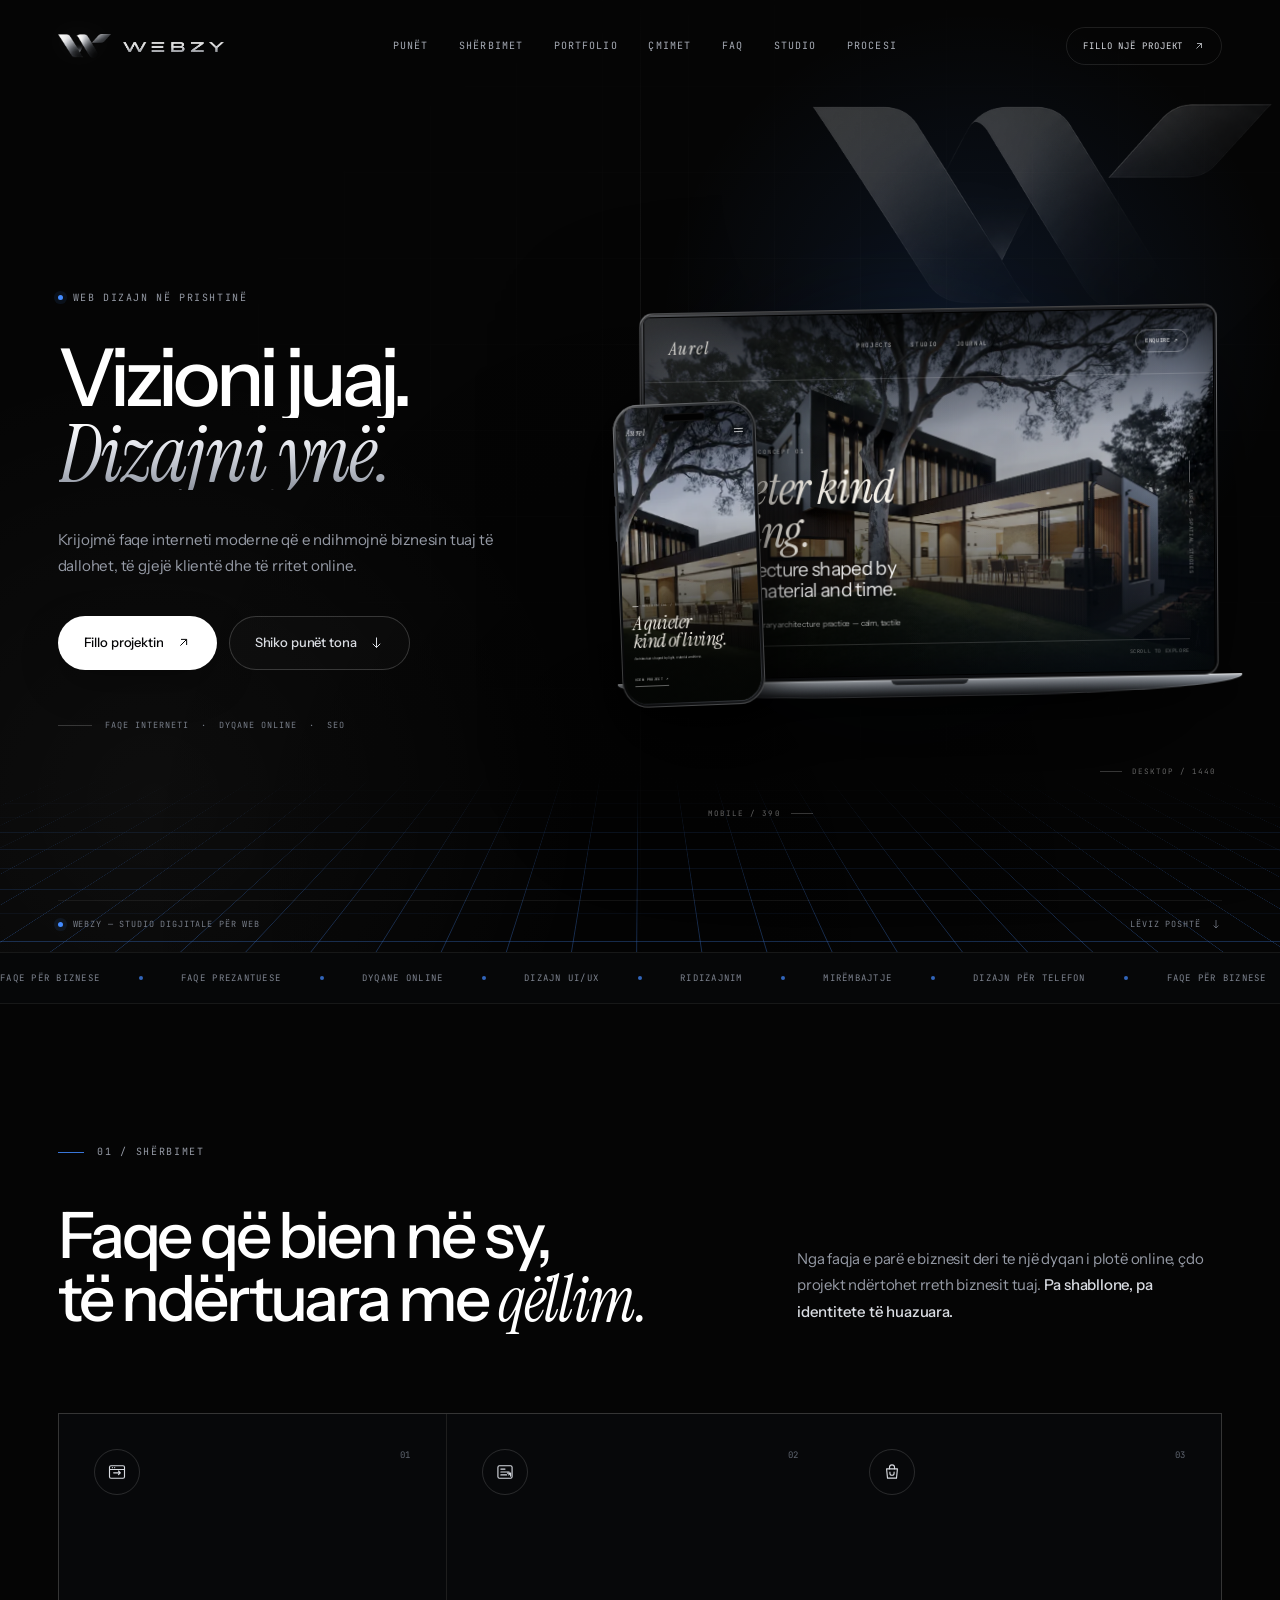
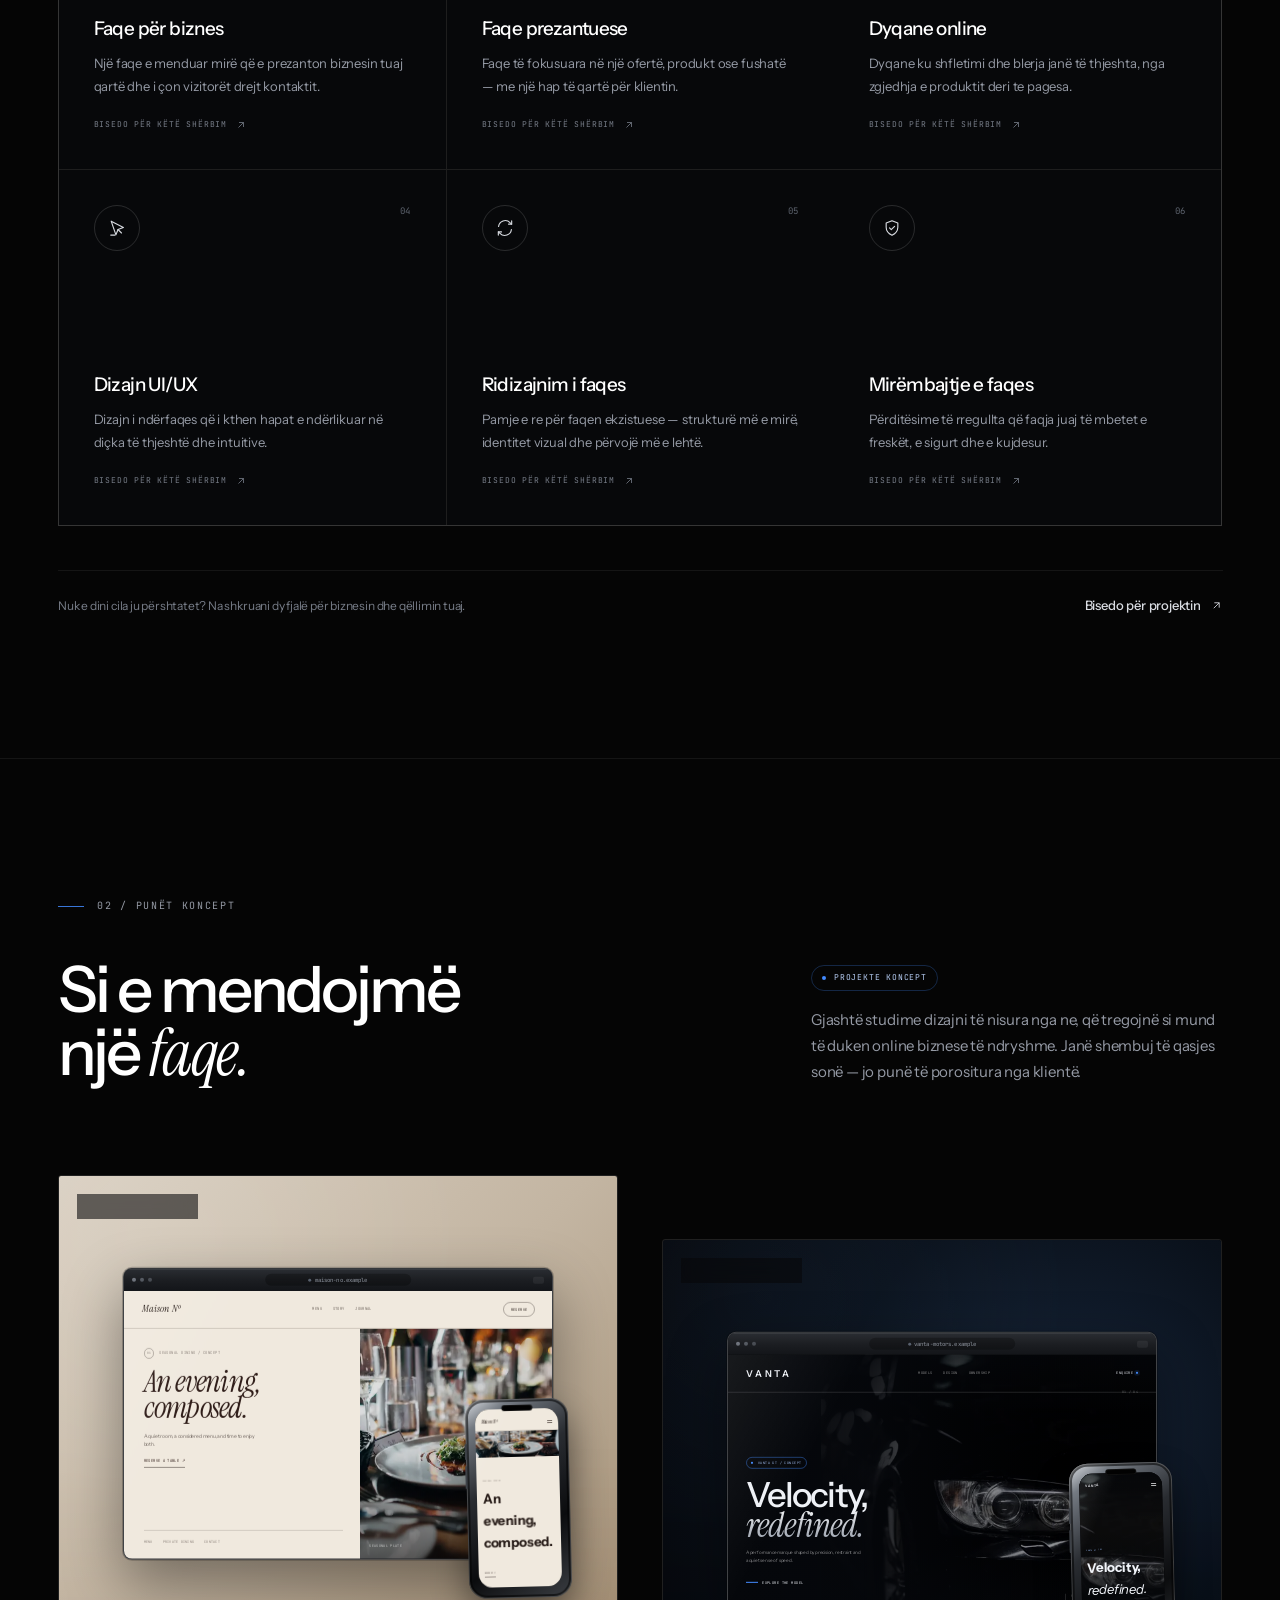
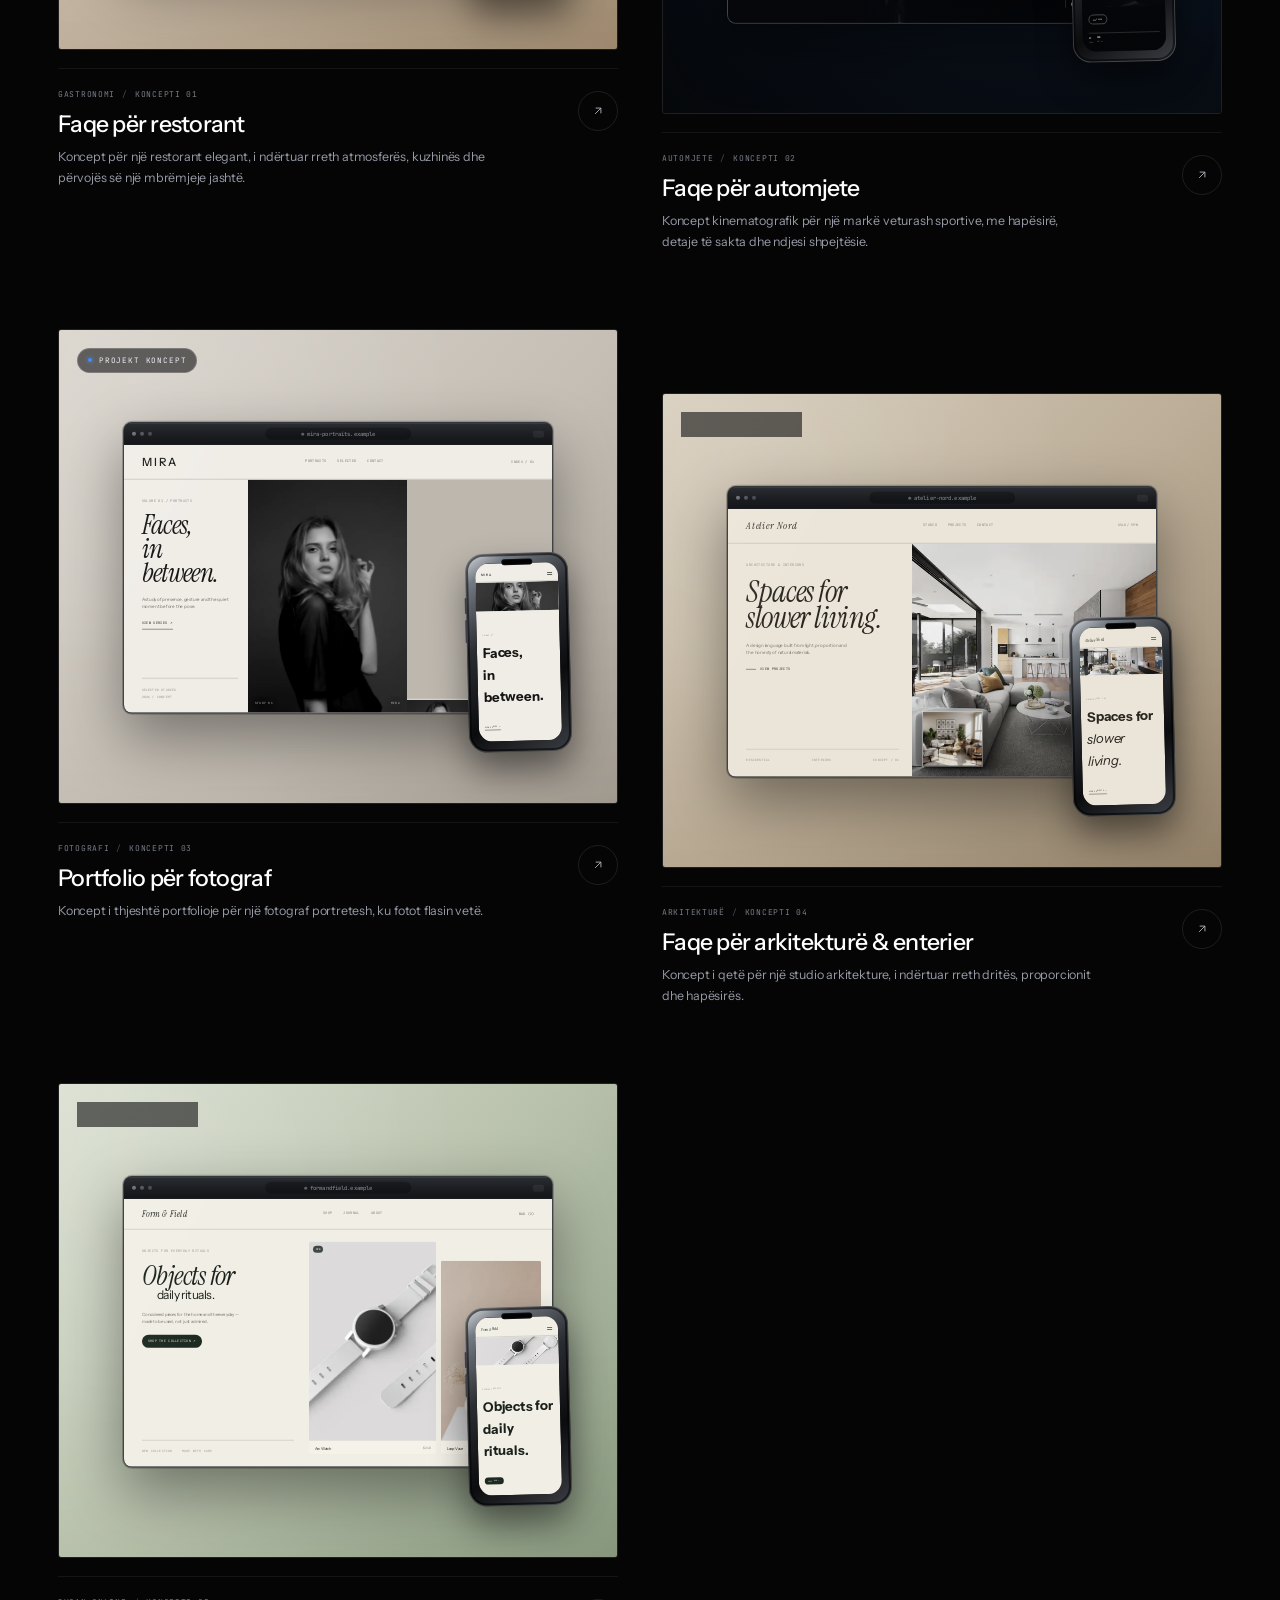
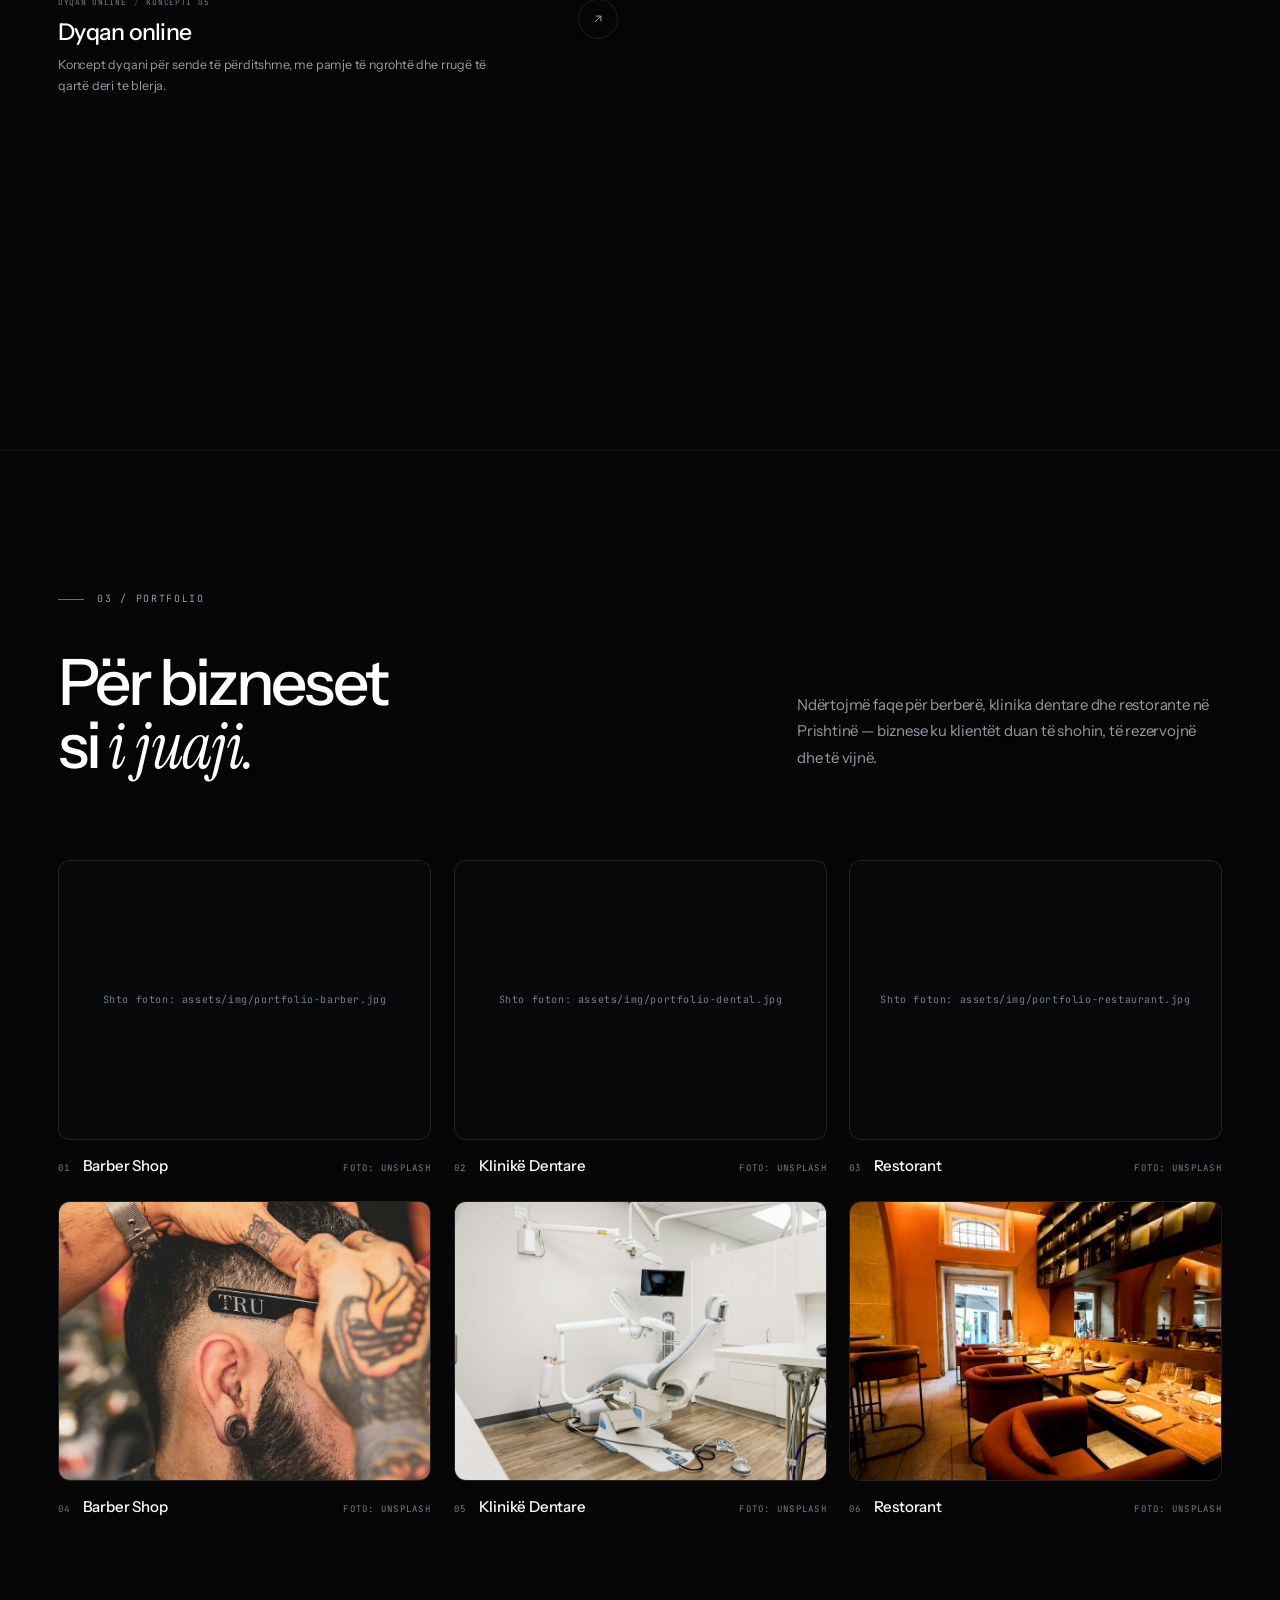
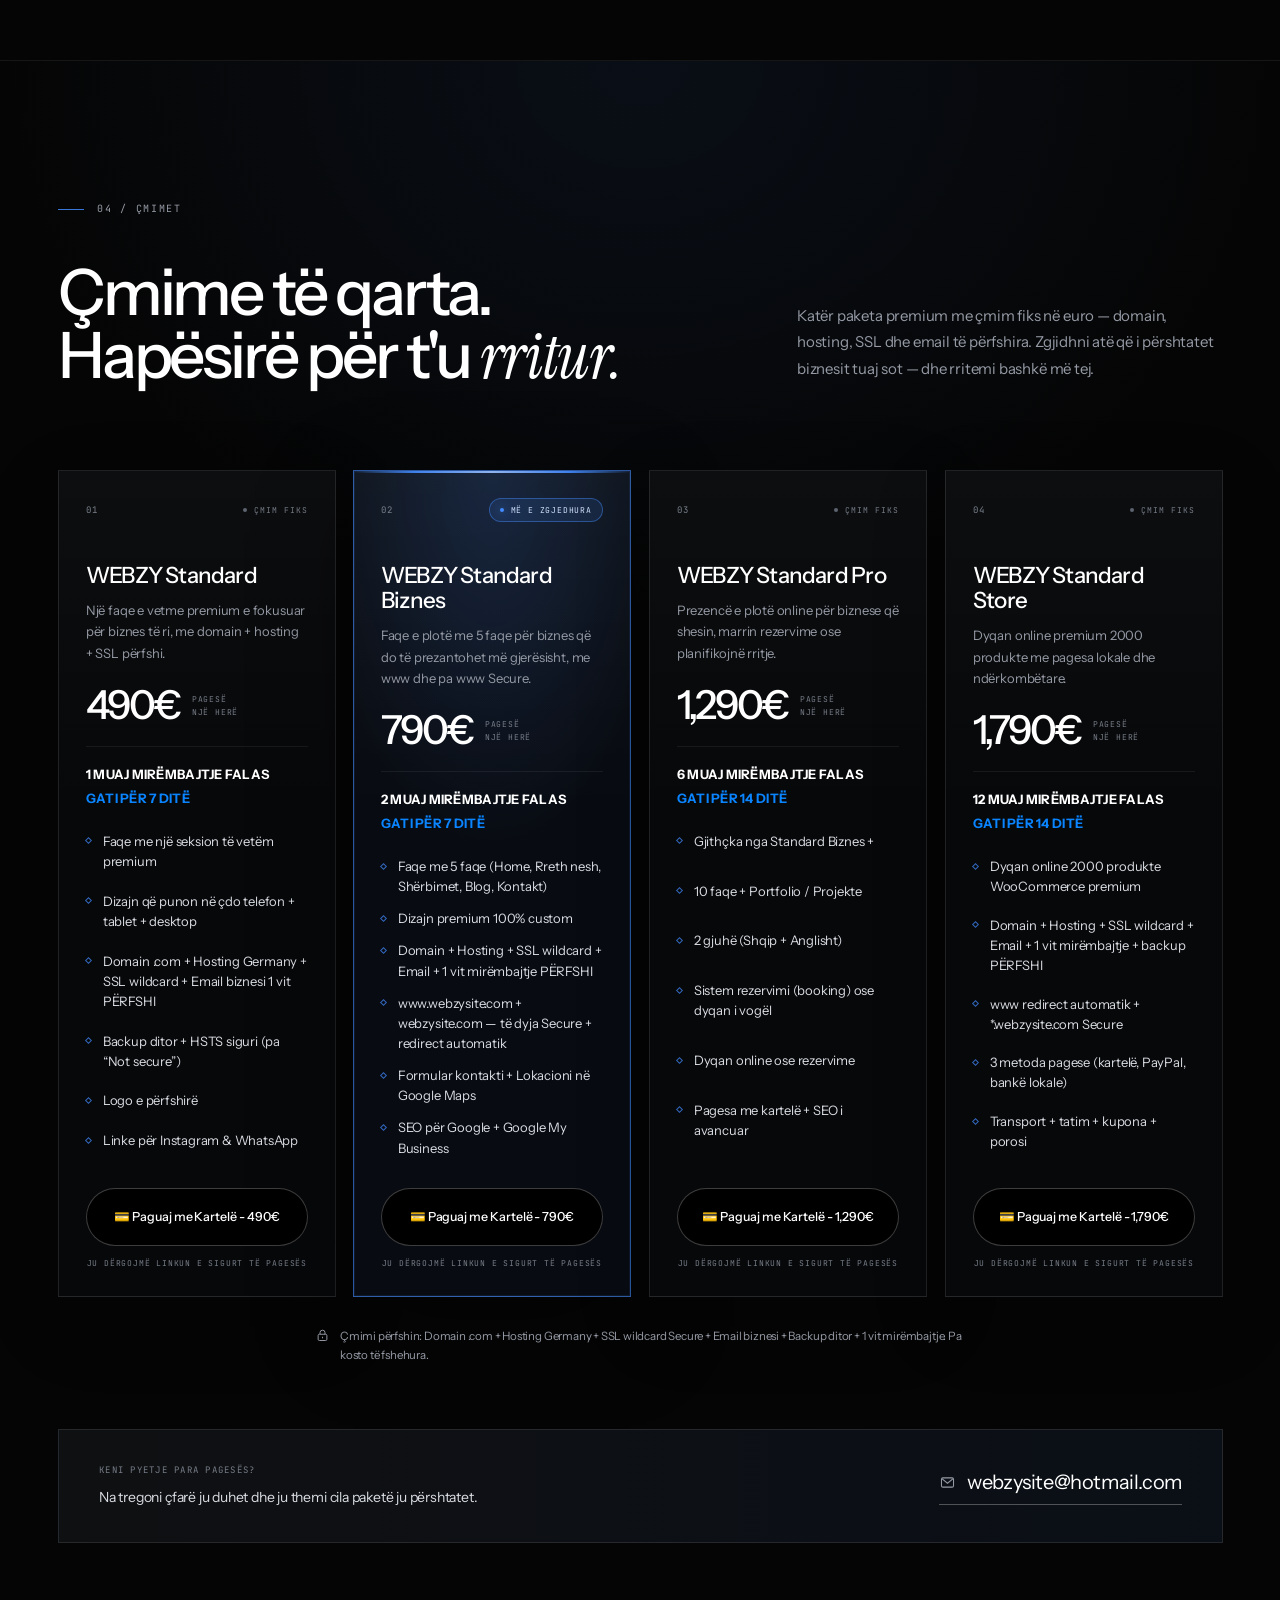
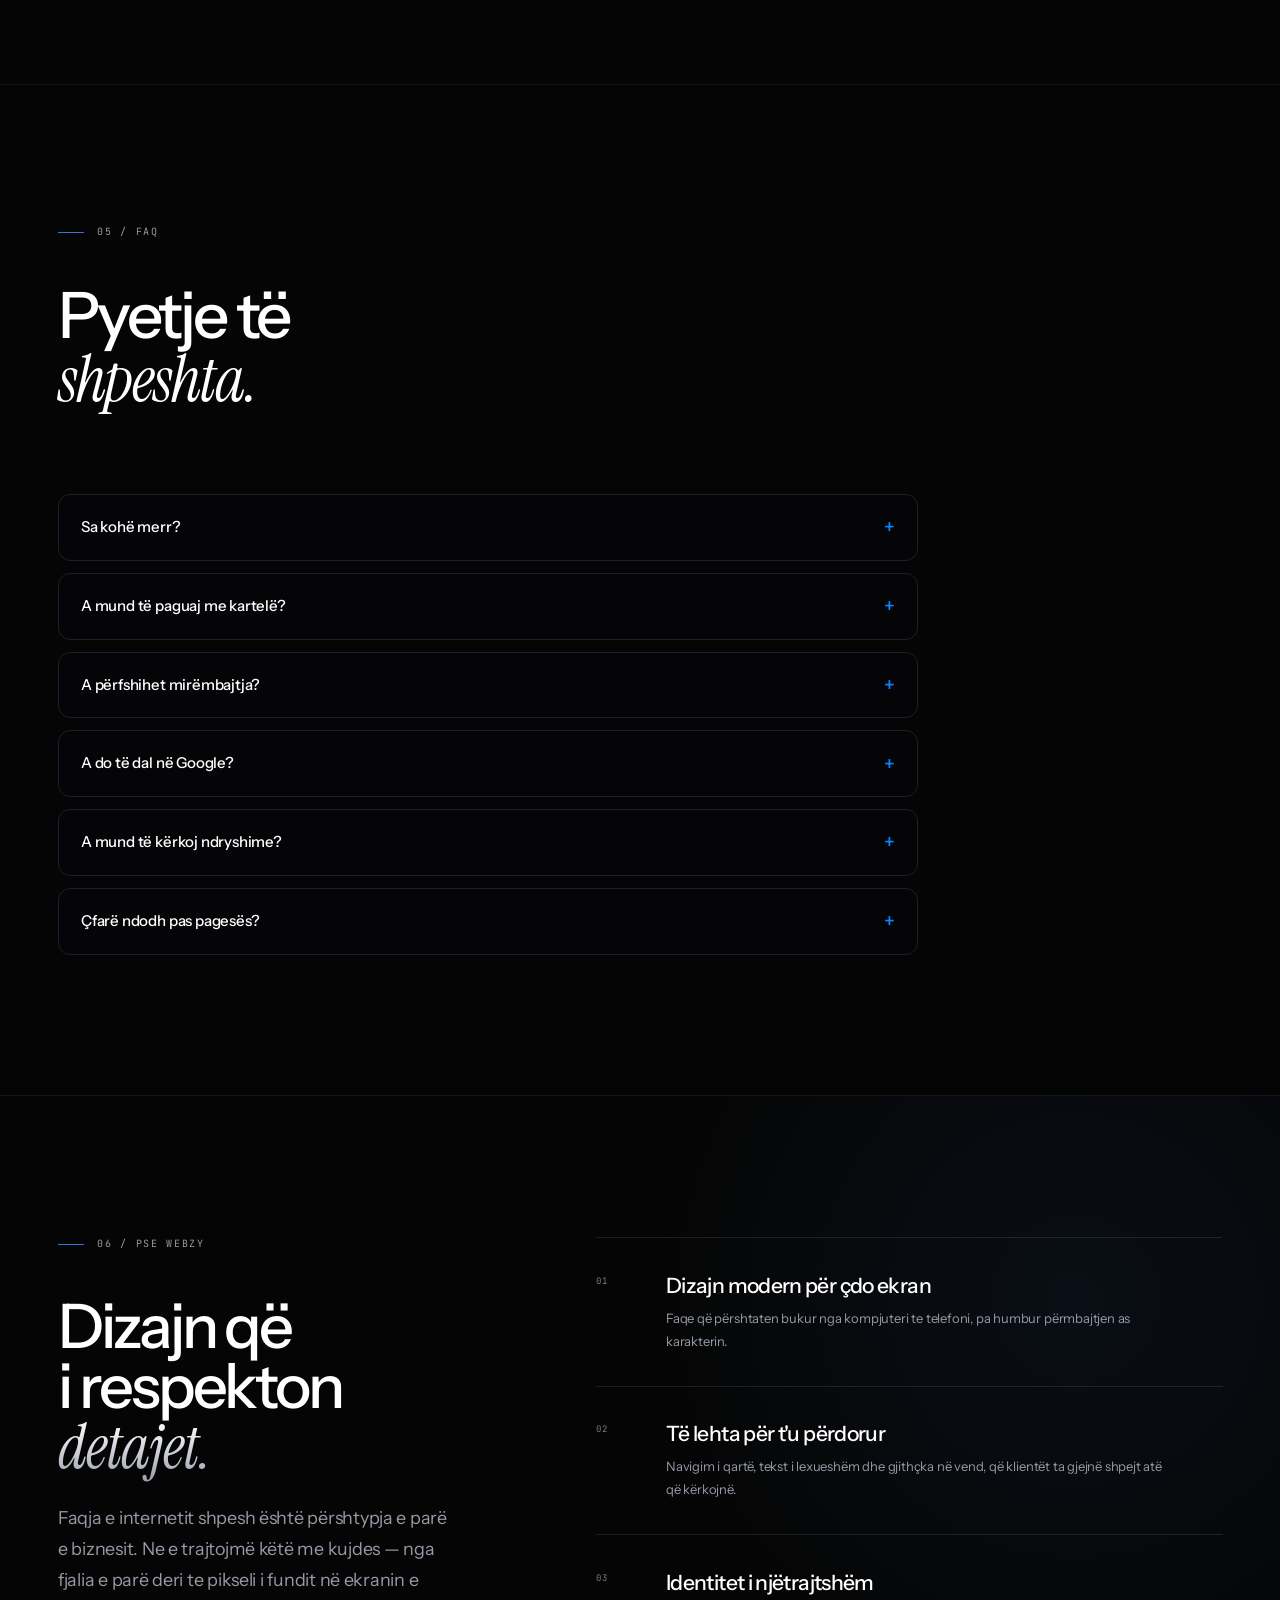
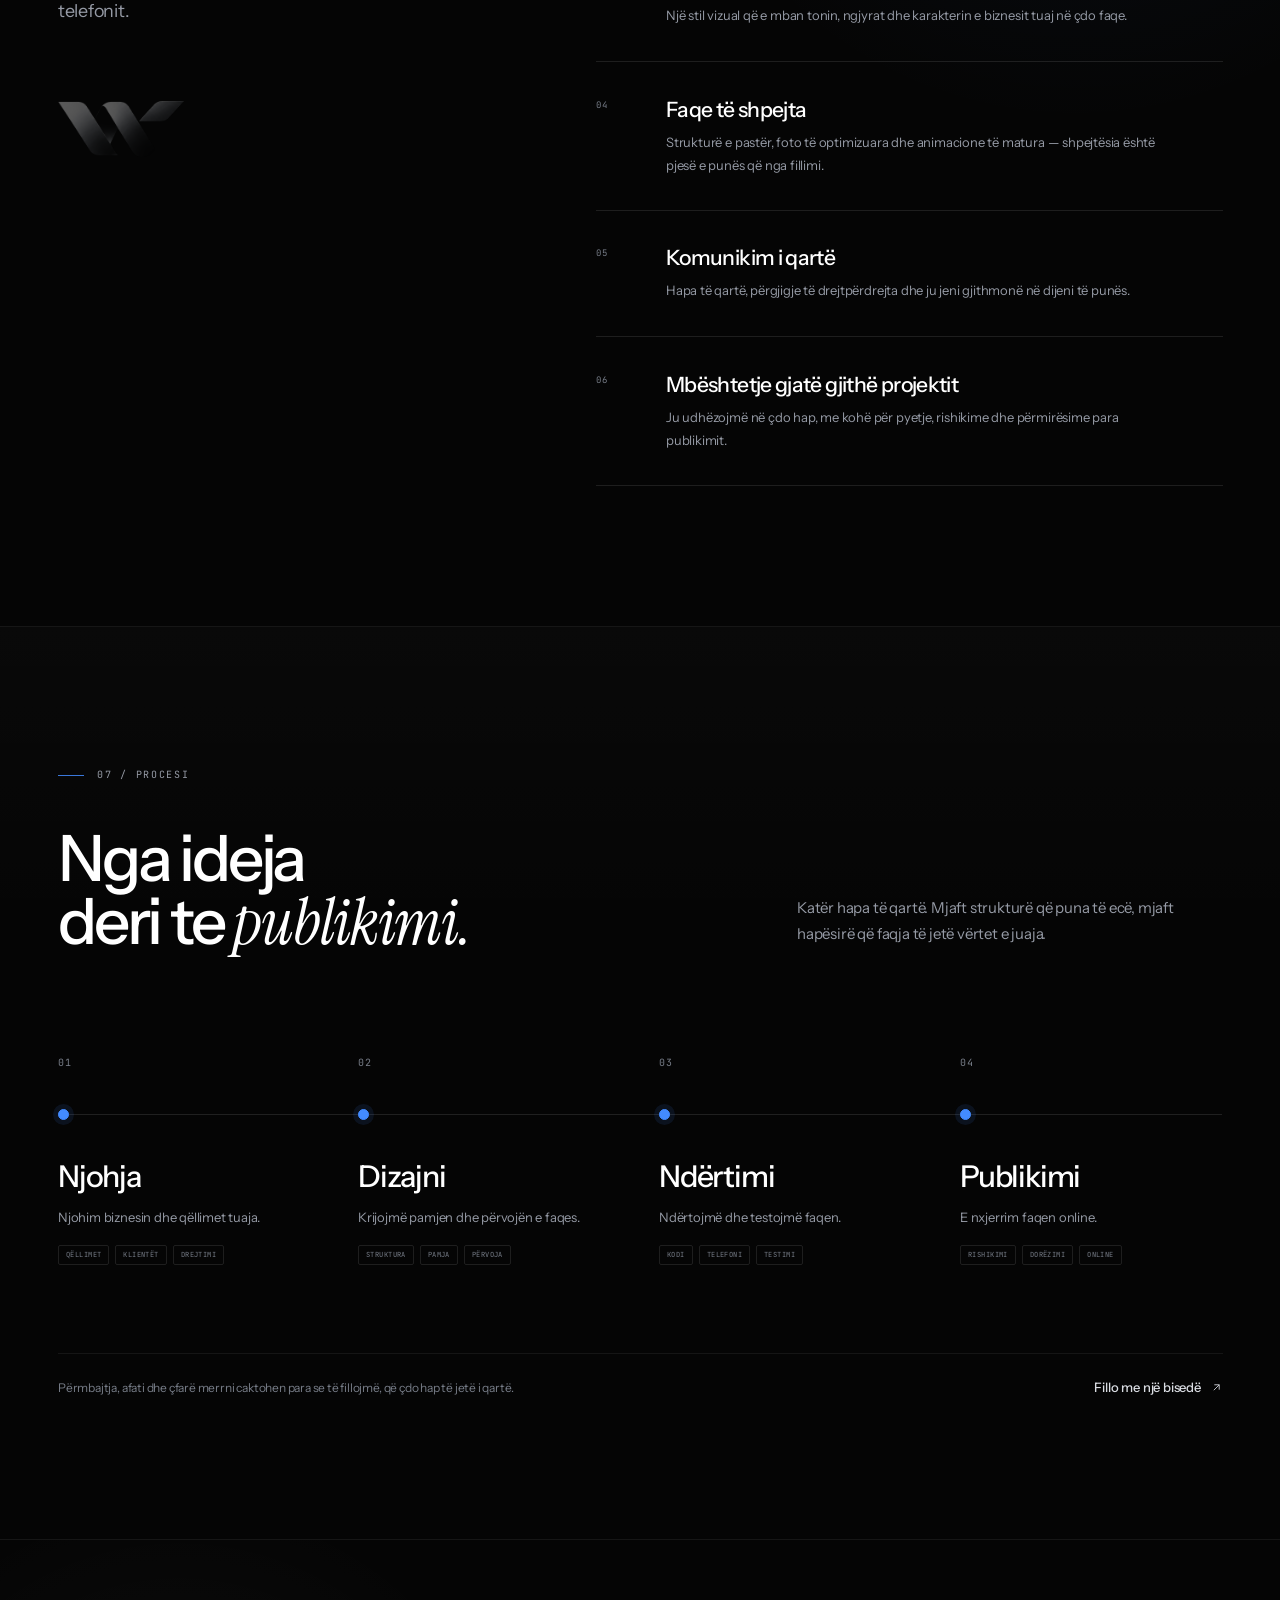
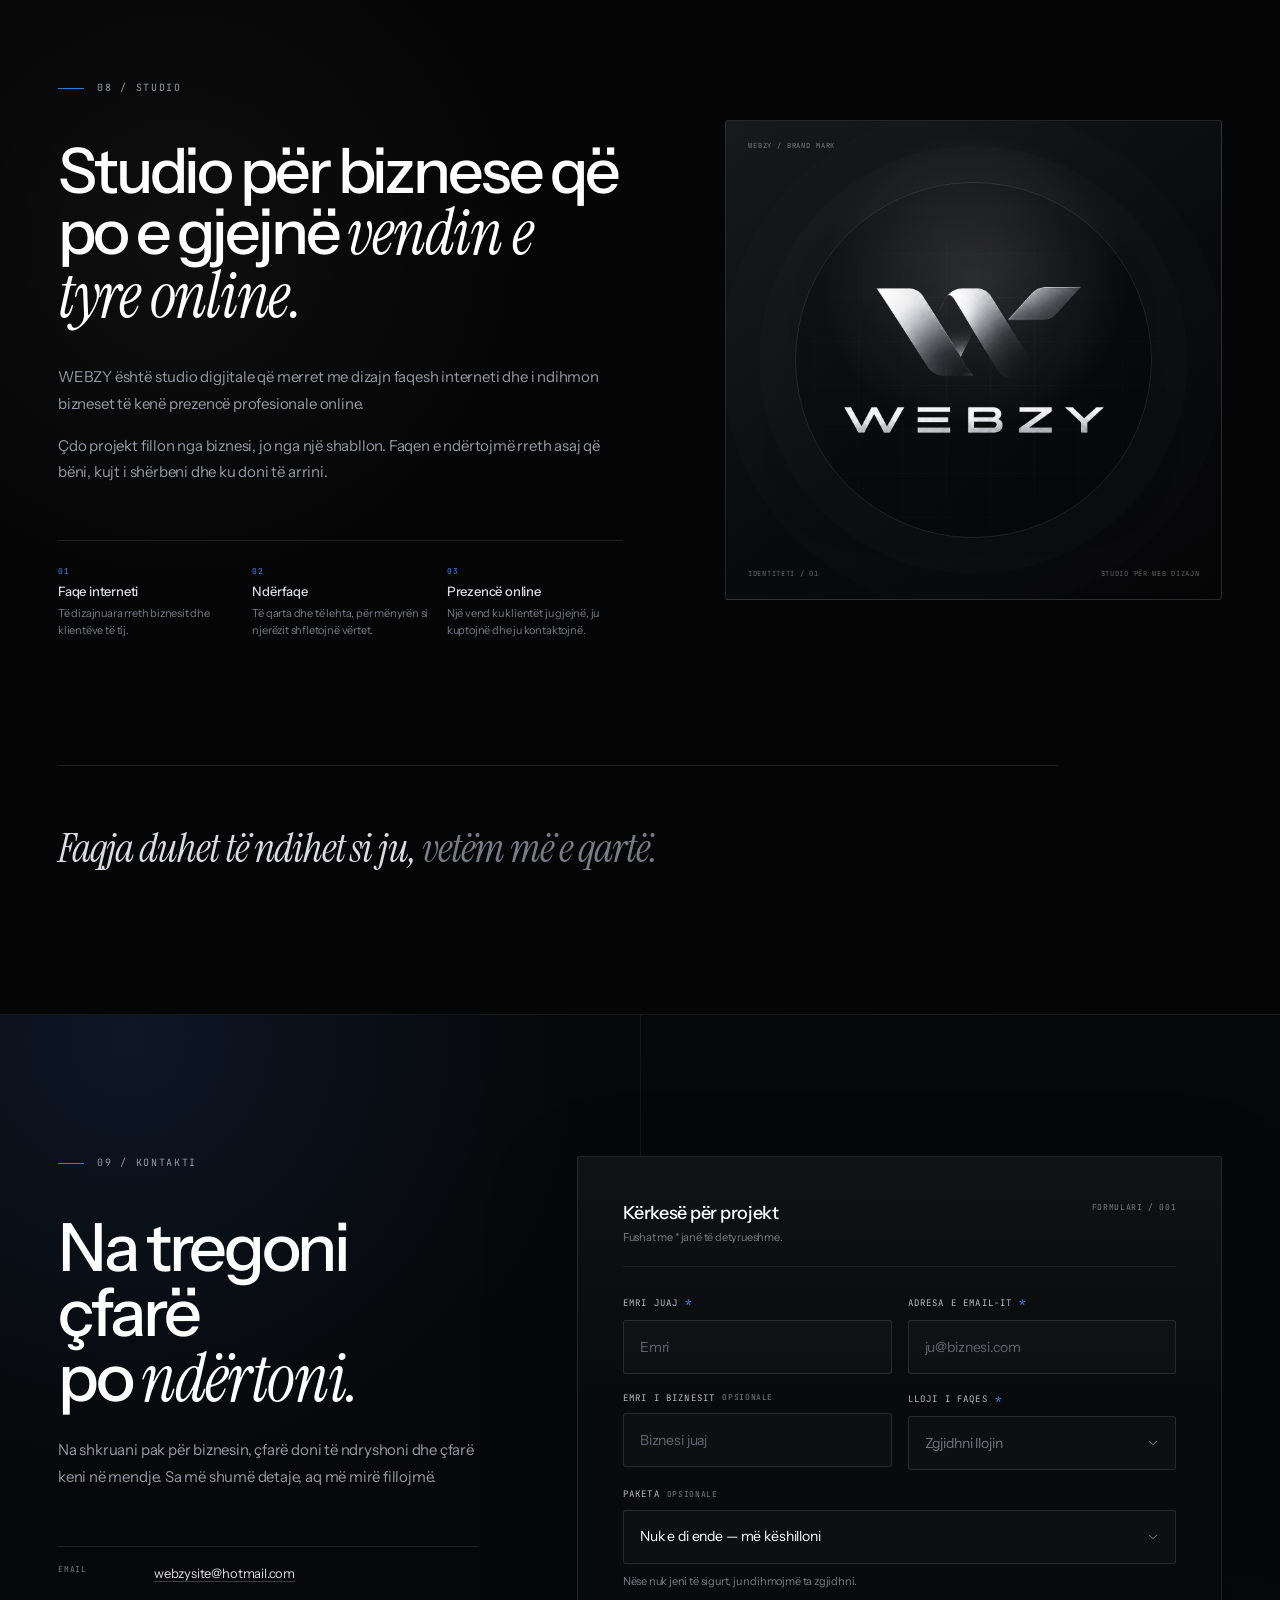
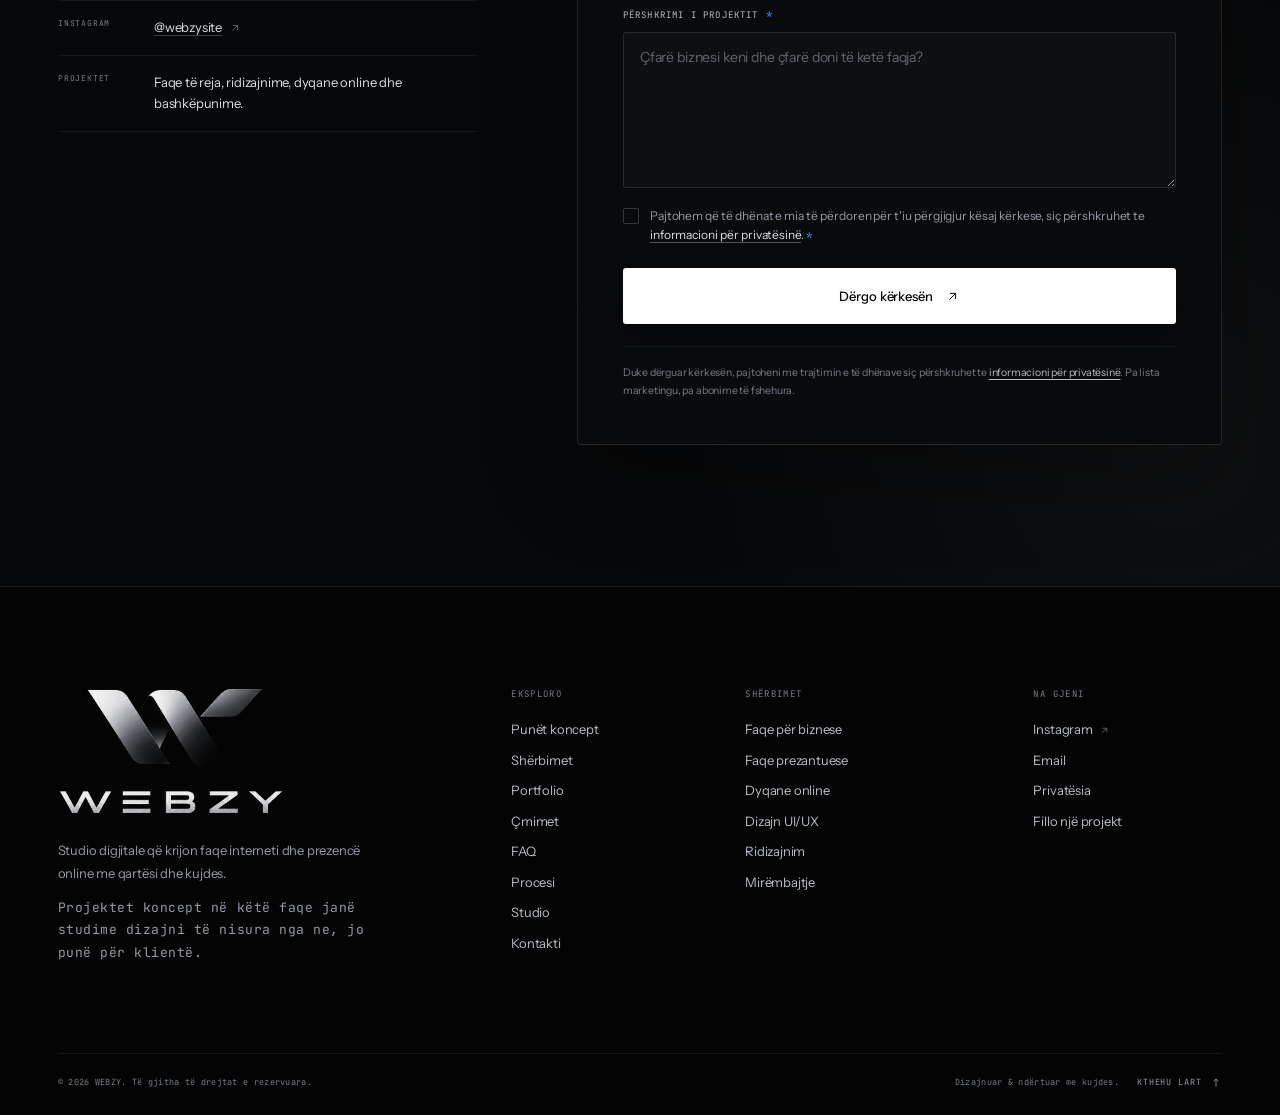
==== commit 5f1a3bb2: "New pricing: 4 Standard packages (490/790/1290/1790€) Replace Starter/Business/Premium (199/399/799€" ====
--- a/index.html
+++ b/index.html
@@ -4,14 +4,14 @@
   <meta charset="utf-8">
   <meta name="viewport" content="width=device-width, initial-scale=1">
   <title>WEBZY — Web Dizajn në Prishtinë | Faqe Interneti për Biznese</title>
-  <meta name="description" content="WEBZY krijon faqe interneti moderne për biznese në Prishtinë dhe Kosovë. Paketa fikse nga 199€, gati nga 3 ditë, me mirëmbajtje falas dhe pagesë me kartelë.">
+  <meta name="description" content="WEBZY krijon faqe interneti moderne për biznese në Prishtinë dhe Kosovë. Paketa fikse nga 490€ me domain, hosting, SSL dhe email të përfshira, gati nga 7 ditë.">
   <meta name="theme-color" content="#050505">
   <meta name="color-scheme" content="dark">
   <meta name="robots" content="index,follow">
   <meta property="og:type" content="website">
   <meta property="og:site_name" content="WEBZY">
   <meta property="og:title" content="WEBZY — Vizioni juaj. Dizajni ynë.">
-  <meta property="og:description" content="Faqe interneti moderne për biznese në Prishtinë. Paketa fikse nga 199€, gati nga 3 ditë.">
+  <meta property="og:description" content="Faqe interneti moderne për biznese në Prishtinë. Paketa fikse nga 490€, gati nga 7 ditë.">
   <meta property="og:image" content="assets/img/og-cover.jpg">
   <meta property="og:image:type" content="image/jpeg">
   <meta property="og:image:width" content="1200">
@@ -19,7 +19,7 @@
   <meta property="og:image:alt" content="WEBZY — Vizioni juaj. Dizajni ynë. Logoja metalike e WEBZY mbi sfond të zi.">
   <meta name="twitter:card" content="summary_large_image">
   <meta name="twitter:title" content="WEBZY — Vizioni juaj. Dizajni ynë.">
-  <meta name="twitter:description" content="Faqe interneti moderne për biznese në Prishtinë, nga 199€.">
+  <meta name="twitter:description" content="Faqe interneti moderne për biznese në Prishtinë, nga 490€.">
   <meta name="twitter:image" content="assets/img/og-cover.jpg">
   <meta name="twitter:image:alt" content="WEBZY — Vizioni juaj. Dizajni ynë. Logoja metalike e WEBZY mbi sfond të zi.">
   <!-- Add your canonical URL and absolute og:image URL once the domain is live. -->
@@ -42,11 +42,12 @@
     "areaServed": ["Prishtinë", "Kosovë"],
     "address": { "@type": "PostalAddress", "addressLocality": "Prishtinë", "addressCountry": "XK" },
     "sameAs": ["https://www.instagram.com/webzysite/"],
-    "priceRange": "199€ – 799€",
+    "priceRange": "490€ – 1790€",
     "makesOffer": [
-      { "@type": "Offer", "name": "WEBZY Starter", "price": "199", "priceCurrency": "EUR" },
-      { "@type": "Offer", "name": "WEBZY Business", "price": "399", "priceCurrency": "EUR" },
-      { "@type": "Offer", "name": "WEBZY Premium", "price": "799", "priceCurrency": "EUR" }
+      { "@type": "Offer", "name": "WEBZY Standard", "price": "490", "priceCurrency": "EUR" },
+      { "@type": "Offer", "name": "WEBZY Standard Biznes", "price": "790", "priceCurrency": "EUR" },
+      { "@type": "Offer", "name": "WEBZY Standard Pro", "price": "1290", "priceCurrency": "EUR" },
+      { "@type": "Offer", "name": "WEBZY Standard Store", "price": "1790", "priceCurrency": "EUR" }
     ]
   }
   </script>
@@ -55,9 +56,9 @@
     "@context": "https://schema.org",
     "@type": "FAQPage",
     "mainEntity": [
-      { "@type": "Question", "name": "Sa kohë merr?", "acceptedAnswer": { "@type": "Answer", "text": "Starter është gati për 3 ditë, Business për 7 ditë dhe Premium për 14 ditë." } },
-      { "@type": "Question", "name": "A mund të paguaj me kartelë?", "acceptedAnswer": { "@type": "Answer", "text": "Po. Pagesa bëhet me linket fikse të PayPal-it për 199€, 399€ dhe 799€ — çmimet nuk ndryshohen në checkout." } },
-      { "@type": "Question", "name": "A përfshihet mirëmbajtja?", "acceptedAnswer": { "@type": "Answer", "text": "Po, falas: Starter 1 muaj, Business 2 muaj dhe Premium 6 muaj." } },
+      { "@type": "Question", "name": "Sa kohë merr?", "acceptedAnswer": { "@type": "Answer", "text": "Standard dhe Standard Biznes janë gati për 7 ditë, Standard Pro dhe Standard Store për 14 ditë." } },
+      { "@type": "Question", "name": "A mund të paguaj me kartelë?", "acceptedAnswer": { "@type": "Answer", "text": "Po. Pas porosisë ju dërgojmë linkun e sigurt të pagesës me kartelë për 490€, 790€, 1,290€ ose 1,790€ — çmimet janë fikse." } },
+      { "@type": "Question", "name": "A përfshihet mirëmbajtja?", "acceptedAnswer": { "@type": "Answer", "text": "Po, falas: Standard 1 muaj, Standard Biznes 2 muaj, Standard Pro 6 muaj dhe Standard Store 12 muaj." } },
       { "@type": "Question", "name": "A do të dal në Google?", "acceptedAnswer": { "@type": "Answer", "text": "Po. Përfshijmë optimizimin SEO dhe vendosjen e biznesit në Google Maps." } },
       { "@type": "Question", "name": "A mund të kërkoj ndryshime?", "acceptedAnswer": { "@type": "Answer", "text": "Po. Çdo paketë përfshin 2 revizione falas." } },
       { "@type": "Question", "name": "Çfarë ndodh pas pagesës?", "acceptedAnswer": { "@type": "Answer", "text": "Na kontaktoni direkt në webzysite@hotmail.com dhe fillojmë menjëherë." } }
@@ -864,7 +865,7 @@
             <p class="section-label">04 / Çmimet</p>
             <h2 class="section-title" id="pricing-title">Çmime të qarta.<br>Hapësirë për t'u <em>rritur.</em></h2>
           </div>
-          <p class="section-head__intro" data-reveal style="--delay: 90ms">Tri paketa me çmim fiks në euro, të paguara sigurt përmes PayPal-it. Zgjidhni atë që i përshtatet biznesit tuaj sot — dhe rritemi bashkë më tej.</p>
+          <p class="section-head__intro" data-reveal style="--delay: 90ms">Katër paketa premium me çmim fiks në euro — domain, hosting, SSL dhe email të përfshira. Zgjidhni atë që i përshtatet biznesit tuaj sot — dhe rritemi bashkë më tej.</p>
         </div>
 
         <div class="pricing-grid">
@@ -874,26 +875,28 @@
               <span class="price-card__fixed">Çmim fiks</span>
             </div>
             <div class="price-card__heading">
-              <h3 class="price-card__name">WEBZY Starter</h3>
-              <p class="price-card__desc">Një faqe e vetme e fokusuar për biznes të ri, markë personale ose një ofertë të qartë.</p>
+              <h3 class="price-card__name">WEBZY Standard</h3>
+              <p class="price-card__desc">Një faqe e vetme premium e fokusuar për biznes të ri, me domain + hosting + SSL përfshi.</p>
             </div>
             <p class="price-card__price">
-              <span class="price-card__amount">199€</span>
+              <span class="price-card__amount">490€</span>
               <span class="price-card__period">Pagesë<br>një herë</span>
             </p>
             <div class="price-card__perks">
               <p class="price-card__free">1 MUAJ MIRËMBAJTJE FALAS</p>
-              <p class="price-card__ready">GATI PËR 3 DITË</p>
+              <p class="price-card__ready">GATI PËR 7 DITË</p>
             </div>
             <ul class="price-card__features">
-              <li>Faqe me një seksion të vetëm</li>
-              <li>Dizajn që punon në çdo telefon</li>
+              <li>Faqe me një seksion të vetëm premium</li>
+              <li>Dizajn që punon në çdo telefon + tablet + desktop</li>
+              <li>Domain .com + Hosting Germany + SSL wildcard + Email biznesi 1 vit PËRFSHI</li>
+              <li>Backup ditor + HSTS siguri (pa “Not secure”)</li>
               <li>Logo e përfshirë</li>
               <li>Linke për Instagram &amp; WhatsApp</li>
             </ul>
             <div class="price-card__action">
-              <a class="pay-btn" href="https://www.paypal.com/ncp/payment/9YCFX9JPB2GJJ" target="_blank" rel="noopener noreferrer">💳 Paguaj me Kartelë - 199€<span class="sr-only"> (hap PayPal-in në skedë të re)</span></a>
-              <p class="price-card__secure">Pagesë e sigurt përmes PayPal</p>
+              <a class="pay-btn" href="mailto:webzysite@hotmail.com?subject=Porosi%20WEBZY%20Standard%20-%20490%E2%82%AC&amp;body=P%C3%ABrsh%C3%ABndetje%2C%20dua%20t%C3%AB%20porosis%20paket%C3%ABn%20WEBZY%20Standard%20%28490%E2%82%AC%29.%20Ju%20lutem%20m%C3%AB%20d%C3%ABrgoni%20linkun%20e%20pages%C3%ABs%20me%20kartel%C3%AB.">💳 Paguaj me Kartelë - 490€</a>
+              <p class="price-card__secure">Ju dërgojmë linkun e sigurt të pagesës</p>
             </div>
           </article>
 
@@ -903,11 +906,11 @@
               <span class="price-card__flag">MË E ZGJEDHURA</span>
             </div>
             <div class="price-card__heading">
-              <h3 class="price-card__name">WEBZY Business</h3>
-              <p class="price-card__desc">Faqe e plotë me pesë faqe për biznes që do të prezantohet më gjerësisht.</p>
+              <h3 class="price-card__name">WEBZY Standard Biznes</h3>
+              <p class="price-card__desc">Faqe e plotë me 5 faqe për biznes që do të prezantohet më gjerësisht, me www dhe pa www Secure.</p>
             </div>
             <p class="price-card__price">
-              <span class="price-card__amount">399€</span>
+              <span class="price-card__amount">790€</span>
               <span class="price-card__period">Pagesë<br>një herë</span>
             </p>
             <div class="price-card__perks">
@@ -915,15 +918,16 @@
               <p class="price-card__ready">GATI PËR 7 DITË</p>
             </div>
             <ul class="price-card__features">
-              <li>Faqe me 5 faqe</li>
-              <li>Dizajn premium</li>
-              <li>Formular kontakti</li>
-              <li>Lokacioni në Google Maps</li>
-              <li>SEO për Google</li>
+              <li>Faqe me 5 faqe (Home, Rreth nesh, Shërbimet, Blog, Kontakt)</li>
+              <li>Dizajn premium 100% custom</li>
+              <li>Domain + Hosting + SSL wildcard + Email + 1 vit mirëmbajtje PËRFSHI</li>
+              <li>www.webzysite.com + webzysite.com — të dyja Secure + redirect automatik</li>
+              <li>Formular kontakti + Lokacioni në Google Maps</li>
+              <li>SEO për Google + Google My Business</li>
             </ul>
             <div class="price-card__action">
-              <a class="pay-btn" href="https://www.paypal.com/ncp/payment/K9H7PBU6E4EPU" target="_blank" rel="noopener noreferrer">💳 Paguaj me Kartelë - 399€<span class="sr-only"> (hap PayPal-in në skedë të re)</span></a>
-              <p class="price-card__secure">Pagesë e sigurt përmes PayPal</p>
+              <a class="pay-btn" href="mailto:webzysite@hotmail.com?subject=Porosi%20WEBZY%20Standard%20Biznes%20-%20790%E2%82%AC&amp;body=P%C3%ABrsh%C3%ABndetje%2C%20dua%20t%C3%AB%20porosis%20paket%C3%ABn%20WEBZY%20Standard%20Biznes%20%28790%E2%82%AC%29.%20Ju%20lutem%20m%C3%AB%20d%C3%ABrgoni%20linkun%20e%20pages%C3%ABs%20me%20kartel%C3%AB.">💳 Paguaj me Kartelë - 790€</a>
+              <p class="price-card__secure">Ju dërgojmë linkun e sigurt të pagesës</p>
             </div>
           </article>
 
@@ -933,11 +937,11 @@
               <span class="price-card__fixed">Çmim fiks</span>
             </div>
             <div class="price-card__heading">
-              <h3 class="price-card__name">WEBZY Premium</h3>
+              <h3 class="price-card__name">WEBZY Standard Pro</h3>
               <p class="price-card__desc">Prezencë e plotë online për biznese që shesin, marrin rezervime ose planifikojnë rritje.</p>
             </div>
             <p class="price-card__price">
-              <span class="price-card__amount">799€</span>
+              <span class="price-card__amount">1,290€</span>
               <span class="price-card__period">Pagesë<br>një herë</span>
             </p>
             <div class="price-card__perks">
@@ -945,20 +949,53 @@
               <p class="price-card__ready">GATI PËR 14 DITË</p>
             </div>
             <ul class="price-card__features">
-              <li>Gjithçka nga Business</li>
+              <li>Gjithçka nga Standard Biznes +</li>
+              <li>10 faqe + Portfolio / Projekte</li>
+              <li>2 gjuhë (Shqip + Anglisht)</li>
+              <li>Sistem rezervimi (booking) ose dyqan i vogël</li>
               <li>Dyqan online ose rezervime</li>
-              <li>Pagesa me kartelë</li>
+              <li>Pagesa me kartelë + SEO i avancuar</li>
             </ul>
             <div class="price-card__action">
-              <a class="pay-btn" href="https://www.paypal.com/ncp/payment/4J3B26WPKXFYC" target="_blank" rel="noopener noreferrer">💳 Paguaj me Kartelë - 799€<span class="sr-only"> (hap PayPal-in në skedë të re)</span></a>
-              <p class="price-card__secure">Pagesë e sigurt përmes PayPal</p>
+              <a class="pay-btn" href="mailto:webzysite@hotmail.com?subject=Porosi%20WEBZY%20Standard%20Pro%20-%201%2C290%E2%82%AC&amp;body=P%C3%ABrsh%C3%ABndetje%2C%20dua%20t%C3%AB%20porosis%20paket%C3%ABn%20WEBZY%20Standard%20Pro%20%281%2C290%E2%82%AC%29.%20Ju%20lutem%20m%C3%AB%20d%C3%ABrgoni%20linkun%20e%20pages%C3%ABs%20me%20kartel%C3%AB.">💳 Paguaj me Kartelë - 1,290€</a>
+              <p class="price-card__secure">Ju dërgojmë linkun e sigurt të pagesës</p>
+            </div>
+          </article>
+
+          <article class="price-card" data-reveal style="--delay: 240ms">
+            <div class="price-card__top">
+              <span class="price-card__num">04</span>
+              <span class="price-card__fixed">Çmim fiks</span>
+            </div>
+            <div class="price-card__heading">
+              <h3 class="price-card__name">WEBZY Standard Store</h3>
+              <p class="price-card__desc">Dyqan online premium 2000 produkte me pagesa lokale dhe ndërkombëtare.</p>
+            </div>
+            <p class="price-card__price">
+              <span class="price-card__amount">1,790€</span>
+              <span class="price-card__period">Pagesë<br>një herë</span>
+            </p>
+            <div class="price-card__perks">
+              <p class="price-card__free">12 MUAJ MIRËMBAJTJE FALAS</p>
+              <p class="price-card__ready">GATI PËR 14 DITË</p>
+            </div>
+            <ul class="price-card__features">
+              <li>Dyqan online 2000 produkte WooCommerce premium</li>
+              <li>Domain + Hosting + SSL wildcard + Email + 1 vit mirëmbajtje + backup PËRFSHI</li>
+              <li>www redirect automatik + *.webzysite.com Secure</li>
+              <li>3 metoda pagese (kartelë, PayPal, bankë lokale)</li>
+              <li>Transport + tatim + kupona + porosi</li>
+            </ul>
+            <div class="price-card__action">
+              <a class="pay-btn" href="mailto:webzysite@hotmail.com?subject=Porosi%20WEBZY%20Standard%20Store%20-%201%2C790%E2%82%AC&amp;body=P%C3%ABrsh%C3%ABndetje%2C%20dua%20t%C3%AB%20porosis%20paket%C3%ABn%20WEBZY%20Standard%20Store%20%281%2C790%E2%82%AC%29.%20Ju%20lutem%20m%C3%AB%20d%C3%ABrgoni%20linkun%20e%20pages%C3%ABs%20me%20kartel%C3%AB.">💳 Paguaj me Kartelë - 1,790€</a>
+              <p class="price-card__secure">Ju dërgojmë linkun e sigurt të pagesës</p>
             </div>
           </article>
         </div>
 
         <p class="pricing__note" data-reveal>
           <svg viewBox="0 0 24 24" fill="none" stroke="currentColor" stroke-width="1.5" aria-hidden="true"><rect x="5" y="10" width="14" height="10" rx="2"/><path d="M8 10V7.5a4 4 0 0 1 8 0V10"/><path d="M12 14v2.5"/></svg>
-          <span>Çmimet janë fikse në PayPal dhe nuk ndryshojnë gjatë pagesës. Të dhënat e kartelës i përpunon PayPal, jo kjo faqe.</span>
+          <span>Çmimi përfshin: Domain .com + Hosting Germany + SSL wildcard Secure + Email biznesi + Backup ditor + 1 vit mirëmbajtje. Pa kosto të fshehura.</span>
         </p>
 
         <div class="pricing__contact" data-reveal>
@@ -987,15 +1024,15 @@
         <div class="faq-list" data-reveal>
           <details class="faq-item">
             <summary>Sa kohë merr?</summary>
-            <p>Starter është gati për 3 ditë, Business për 7 ditë dhe Premium për 14 ditë.</p>
+            <p>Standard dhe Standard Biznes janë gati për 7 ditë, Standard Pro dhe Standard Store për 14 ditë.</p>
           </details>
           <details class="faq-item">
             <summary>A mund të paguaj me kartelë?</summary>
-            <p>Po. Pagesa bëhet me linket fikse të PayPal-it për 199€, 399€ dhe 799€ — çmimet nuk ndryshohen në checkout.</p>
+            <p>Po. Pas porosisë ju dërgojmë linkun e sigurt të pagesës me kartelë për 490€, 790€, 1,290€ ose 1,790€ — çmimet janë fikse.</p>
           </details>
           <details class="faq-item">
             <summary>A përfshihet mirëmbajtja?</summary>
-            <p>Po, falas: Starter 1 muaj, Business 2 muaj dhe Premium 6 muaj.</p>
+            <p>Po, falas: Standard 1 muaj, Standard Biznes 2 muaj, Standard Pro 6 muaj dhe Standard Store 12 muaj.</p>
           </details>
           <details class="faq-item">
             <summary>A do të dal në Google?</summary>
@@ -1257,9 +1294,10 @@
                   <label for="package">Paketa <span class="optional">Opsionale</span></label>
                   <select id="package" name="package" aria-describedby="package-hint">
                     <option value="Nuk e di ende" selected>Nuk e di ende — më këshilloni</option>
-                    <option value="Starter 199€">WEBZY Starter — 199€</option>
-                    <option value="Business 399€">WEBZY Business — 399€</option>
-                    <option value="Premium 799€">WEBZY Premium — 799€</option>
+                    <option value="Standard 490€">WEBZY Standard — 490€</option>
+                    <option value="Standard Biznes 790€">WEBZY Standard Biznes — 790€</option>
+                    <option value="Standard Pro 1290€">WEBZY Standard Pro — 1,290€</option>
+                    <option value="Standard Store 1790€">WEBZY Standard Store — 1,790€</option>
                   </select>
                   <p class="field__hint" id="package-hint">Nëse nuk jeni të sigurt, ju ndihmojmë ta zgjidhni.</p>
                 </div>
--- a/assets/css/home.css
+++ b/assets/css/home.css
@@ -799,8 +799,8 @@
 }
 .pricing-grid {
   display: grid;
-  grid-template-columns: repeat(3, minmax(0, 1fr));
-  gap: clamp(16px, 1.8vw, 24px);
+  grid-template-columns: repeat(4, minmax(0, 1fr));
+  gap: clamp(14px, 1.4vw, 20px);
   align-items: stretch;
 }
 .price-card {
@@ -808,7 +808,7 @@
   display: flex;
   flex-direction: column;
   min-width: 0;
-  padding: clamp(26px, 2.8vw, 38px);
+  padding: clamp(24px, 2.1vw, 30px);
   overflow: hidden;
   border: 1px solid var(--line);
   background:
@@ -917,6 +917,7 @@
 }
 .price-card__price {
   display: flex;
+  flex-wrap: wrap;
   align-items: flex-end;
   gap: 13px;
   margin-top: 22px;
@@ -925,7 +926,7 @@
 }
 .price-card__amount {
   color: var(--white);
-  font-size: clamp(3rem, 4.2vw, 4.05rem);
+  font-size: clamp(2.5rem, 2.9vw, 3.2rem);
   font-weight: 500;
   line-height: 0.84;
   letter-spacing: -0.075em;
@@ -2043,6 +2044,12 @@
   }
 }
 
+@media (max-width: 1180px) {
+  .pricing-grid {
+    grid-template-columns: repeat(2, minmax(0, 1fr));
+  }
+}
+
 @media (max-width: 980px) {
   .pricing-grid {
     grid-template-columns: 1fr;
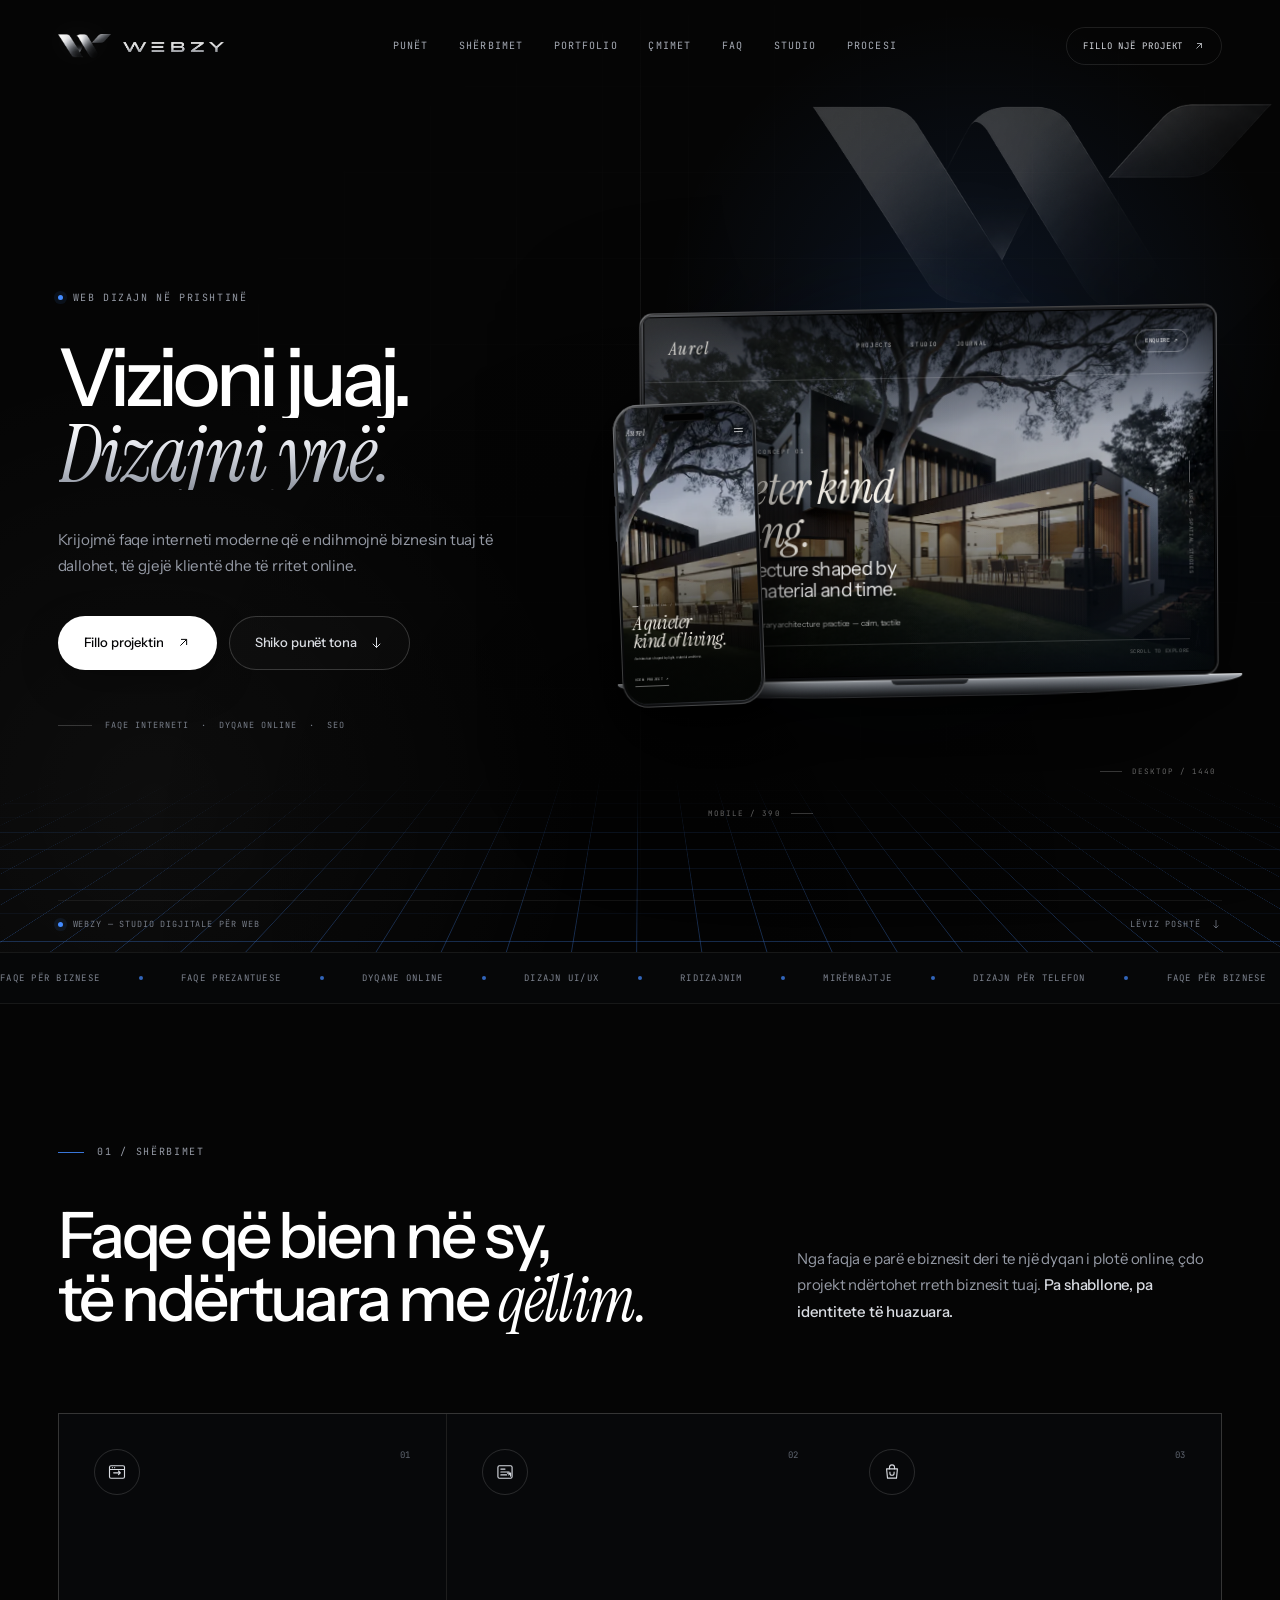
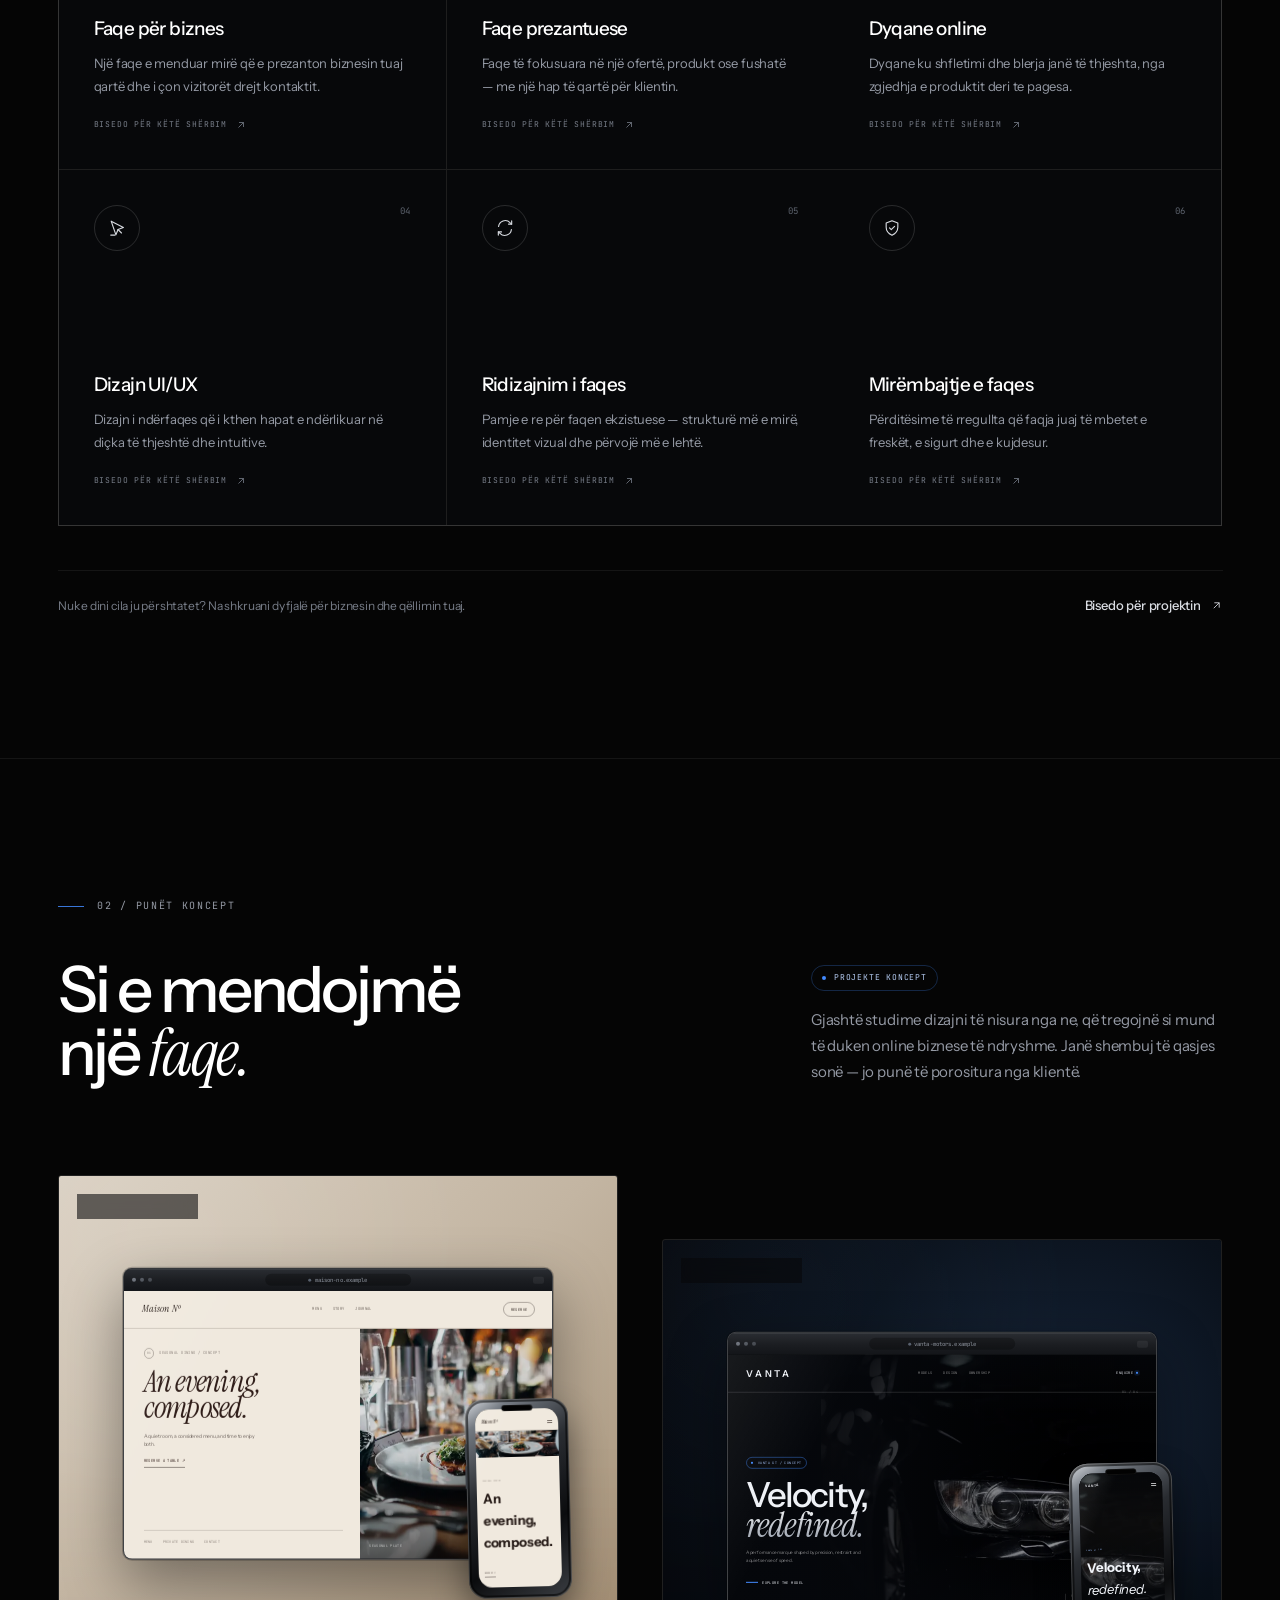
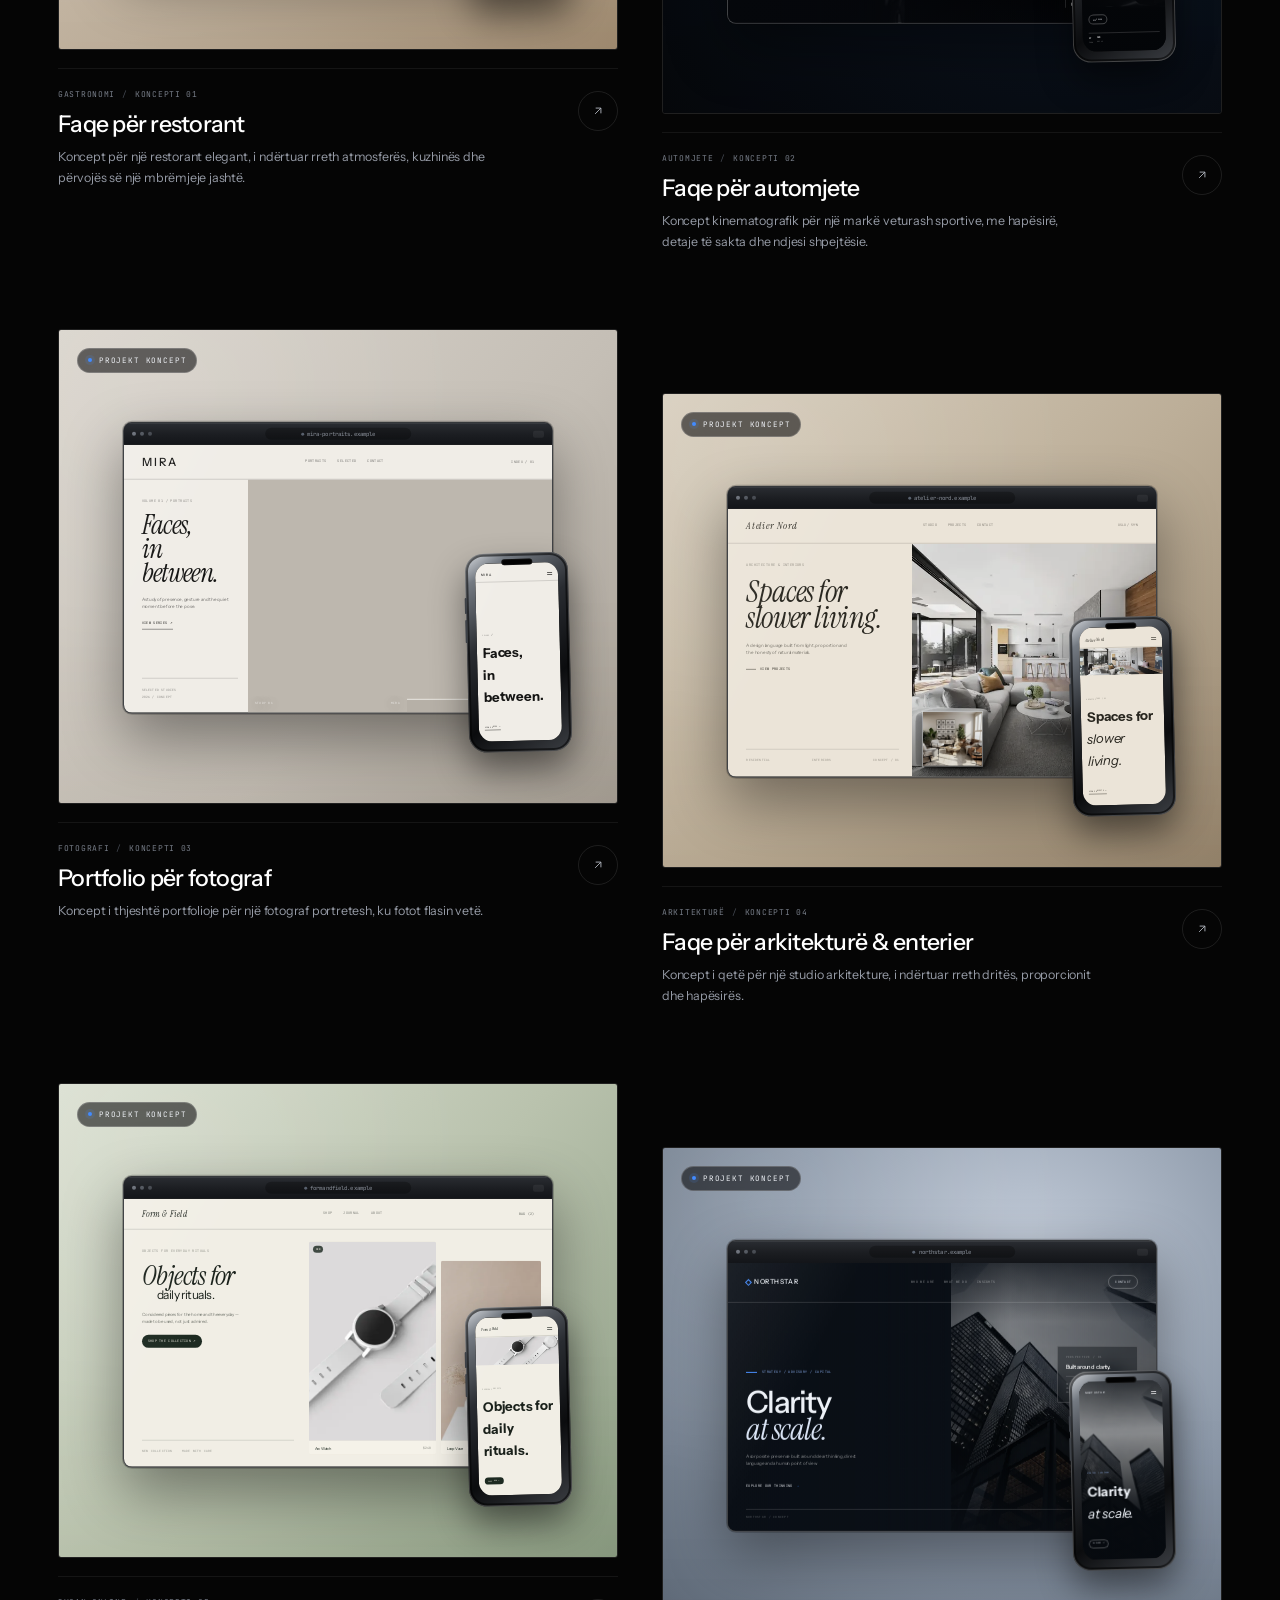
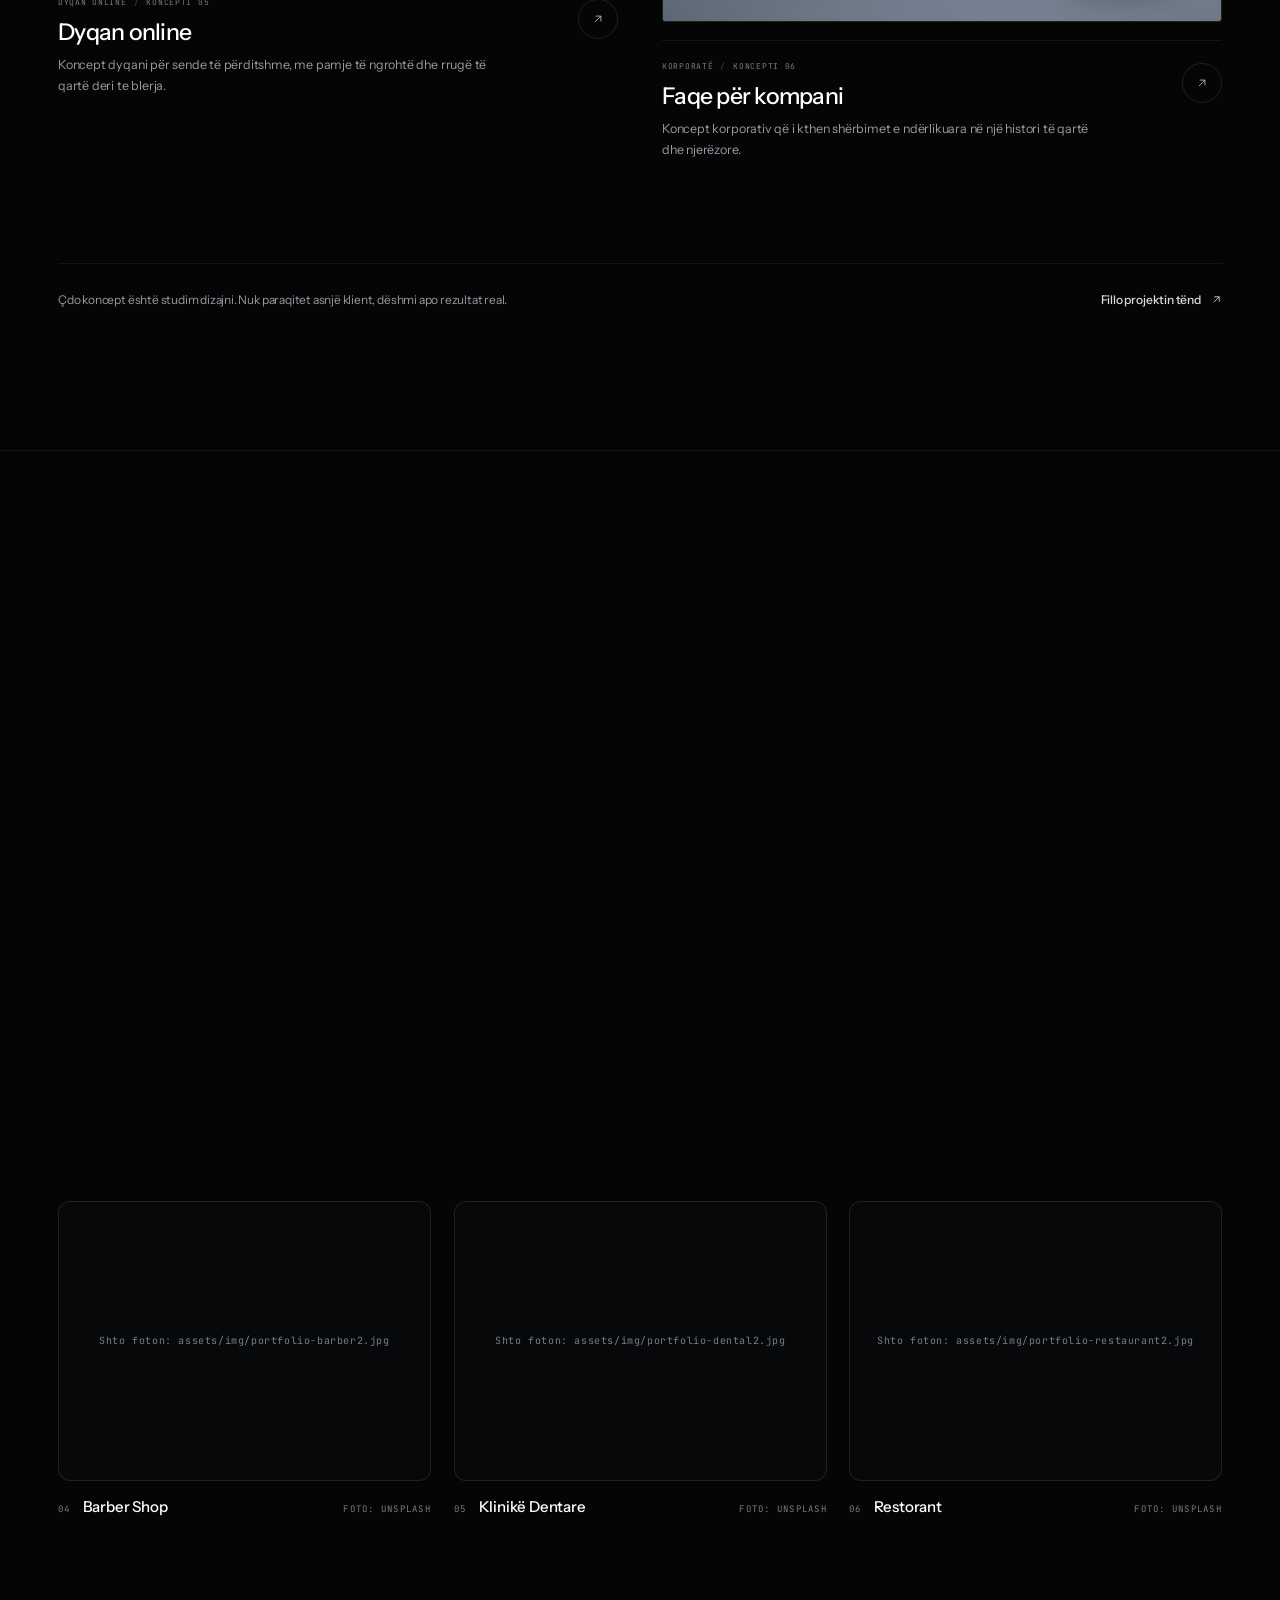
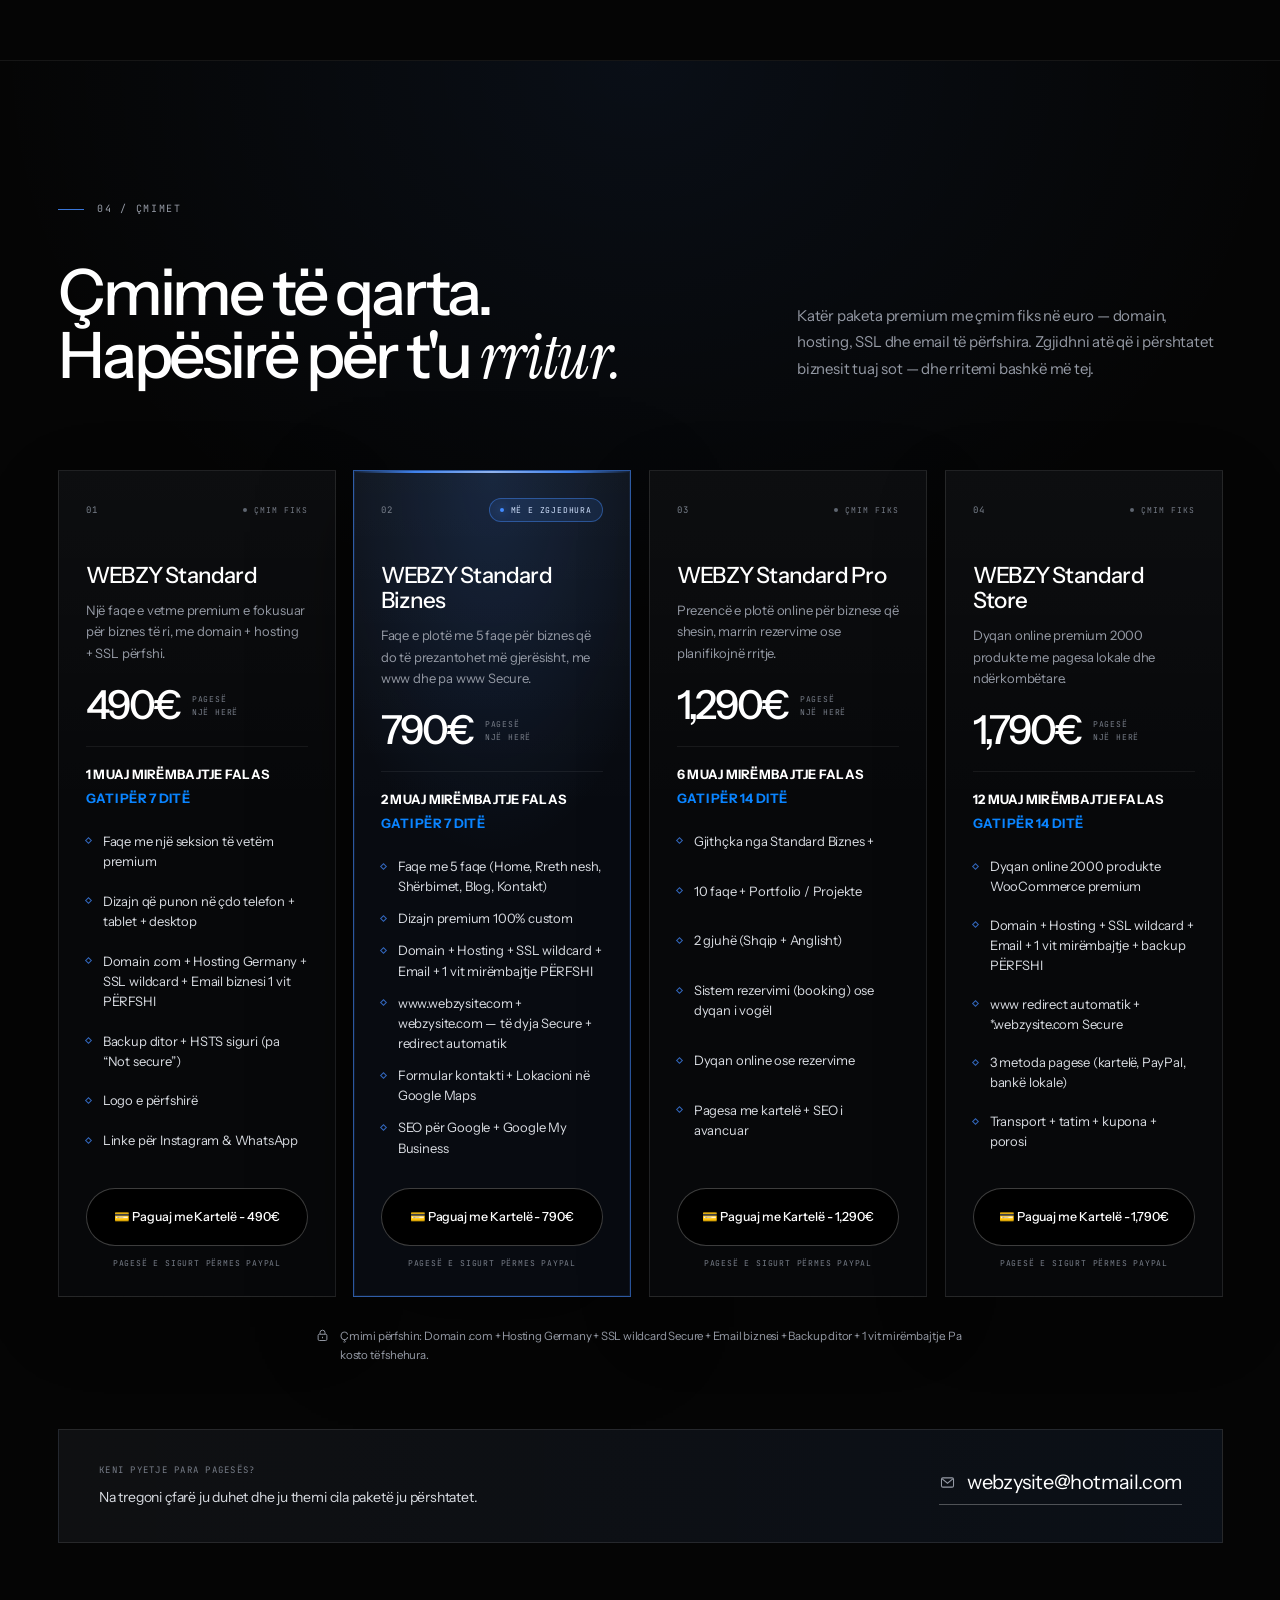
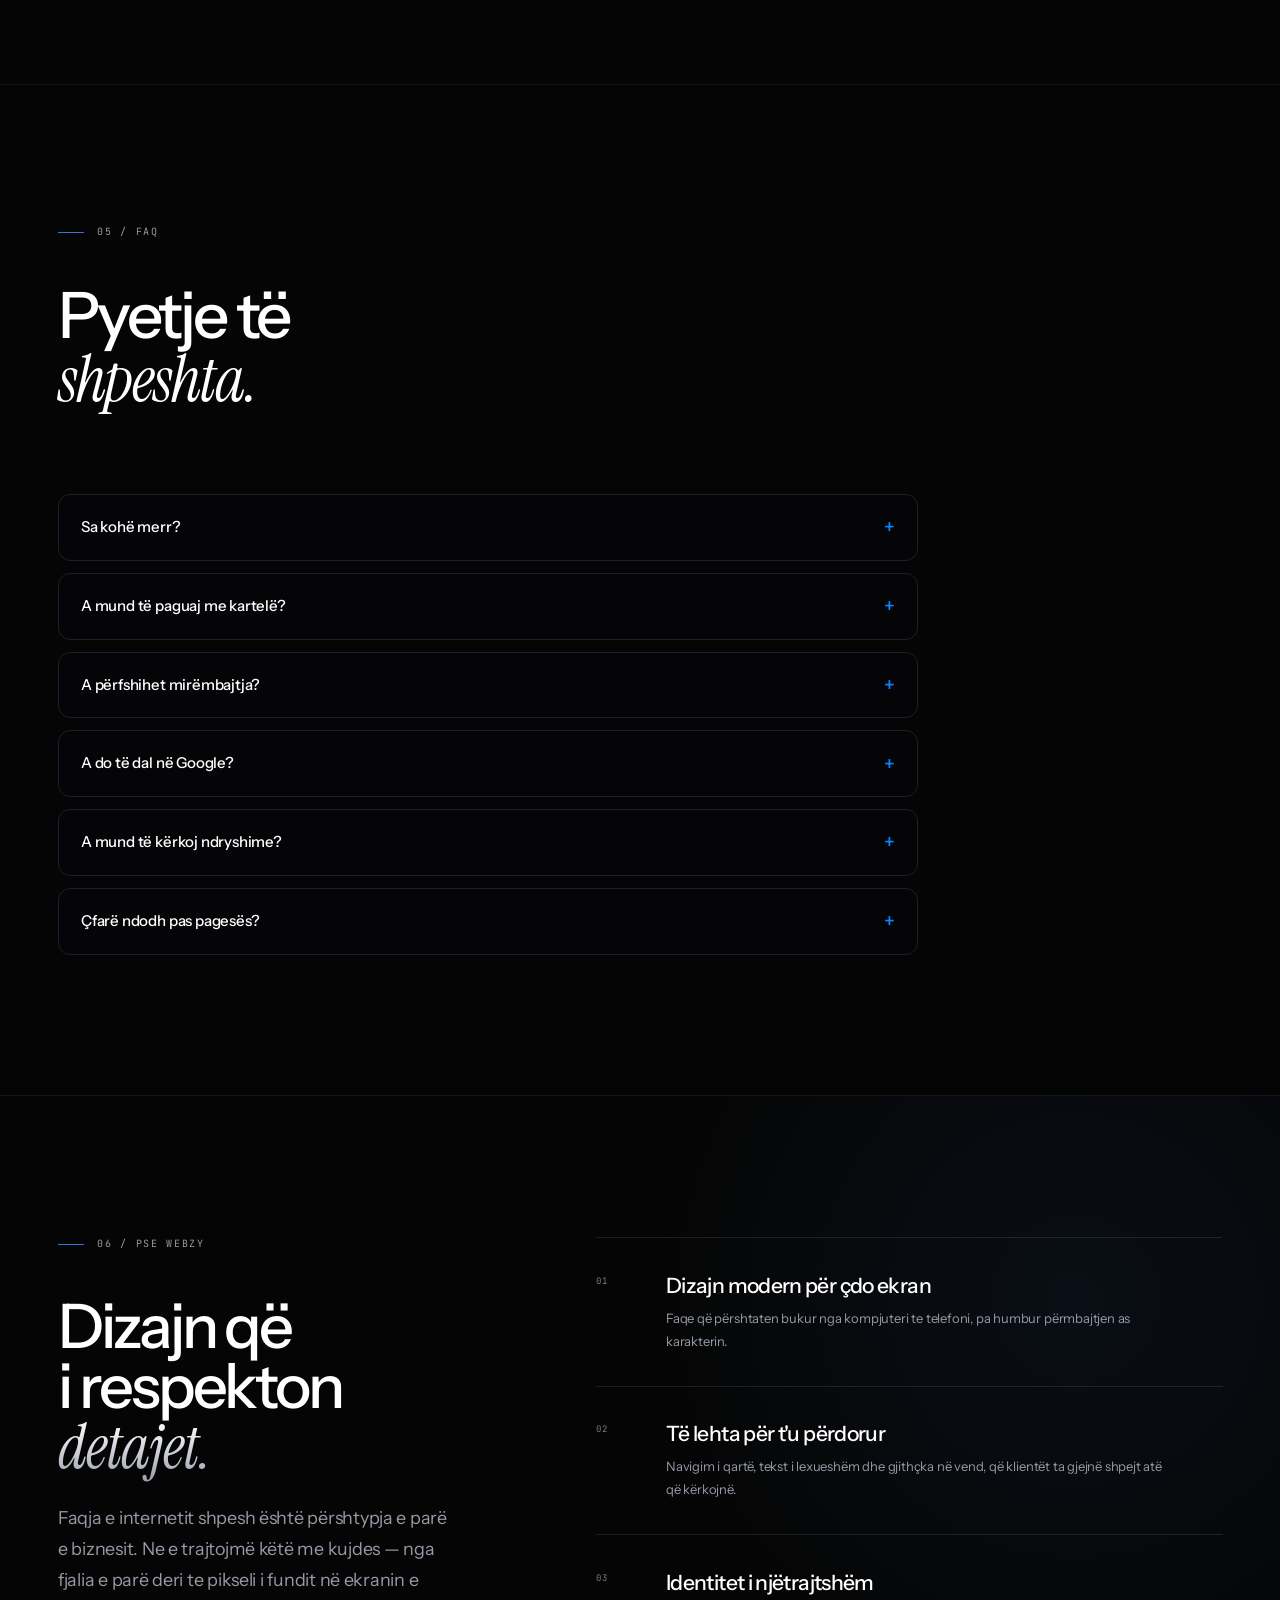
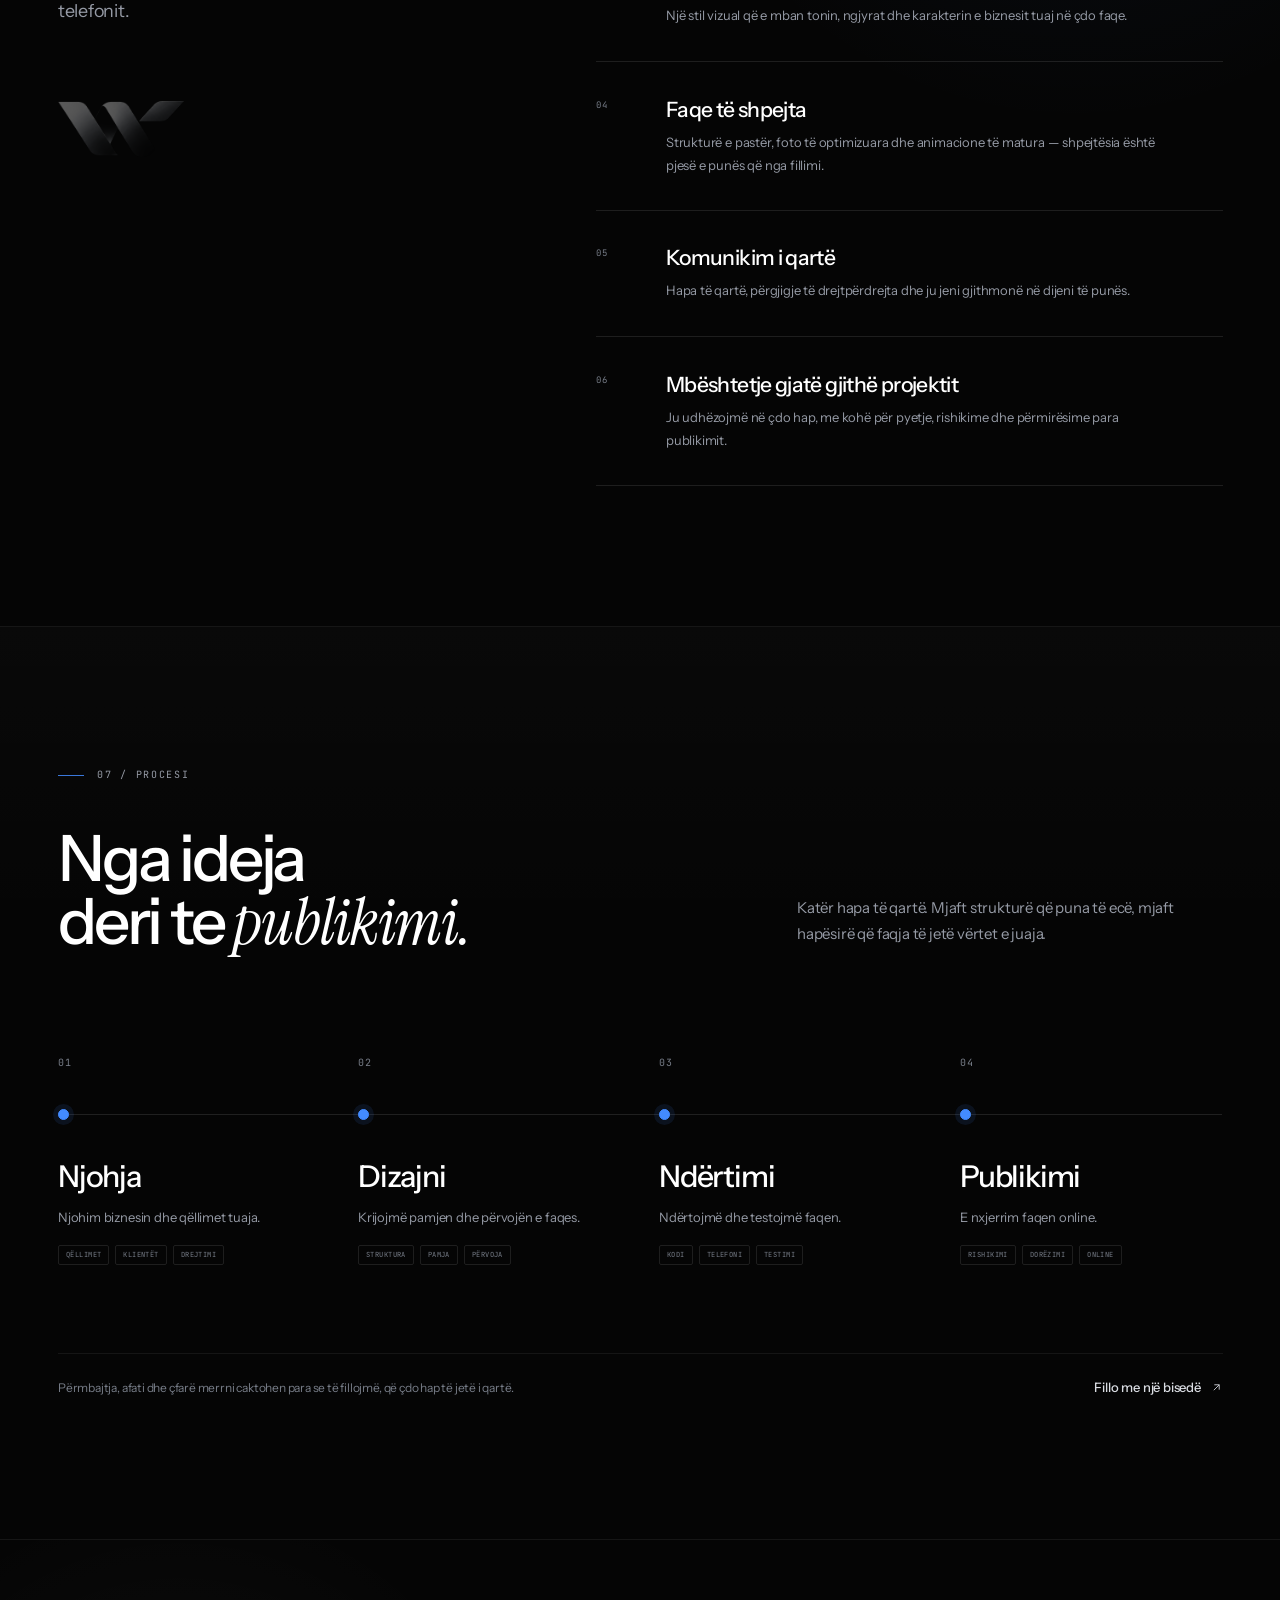
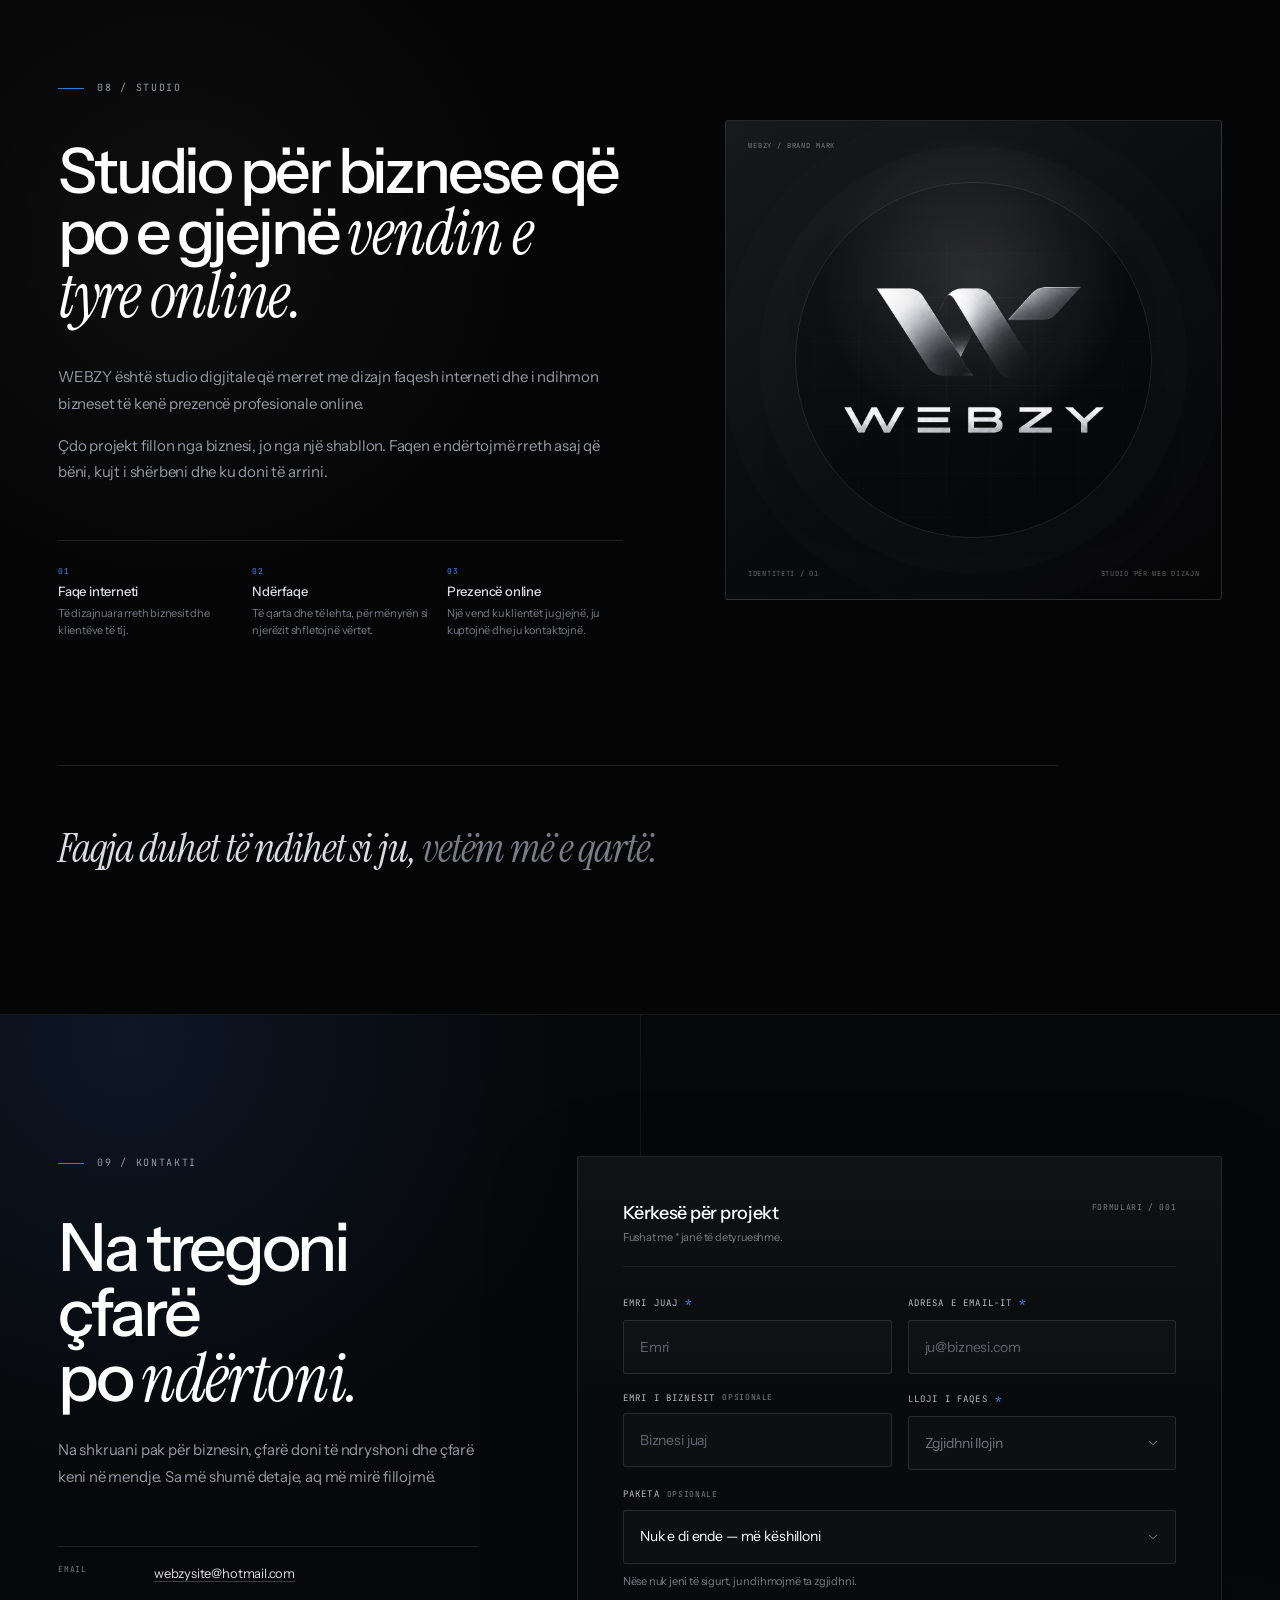
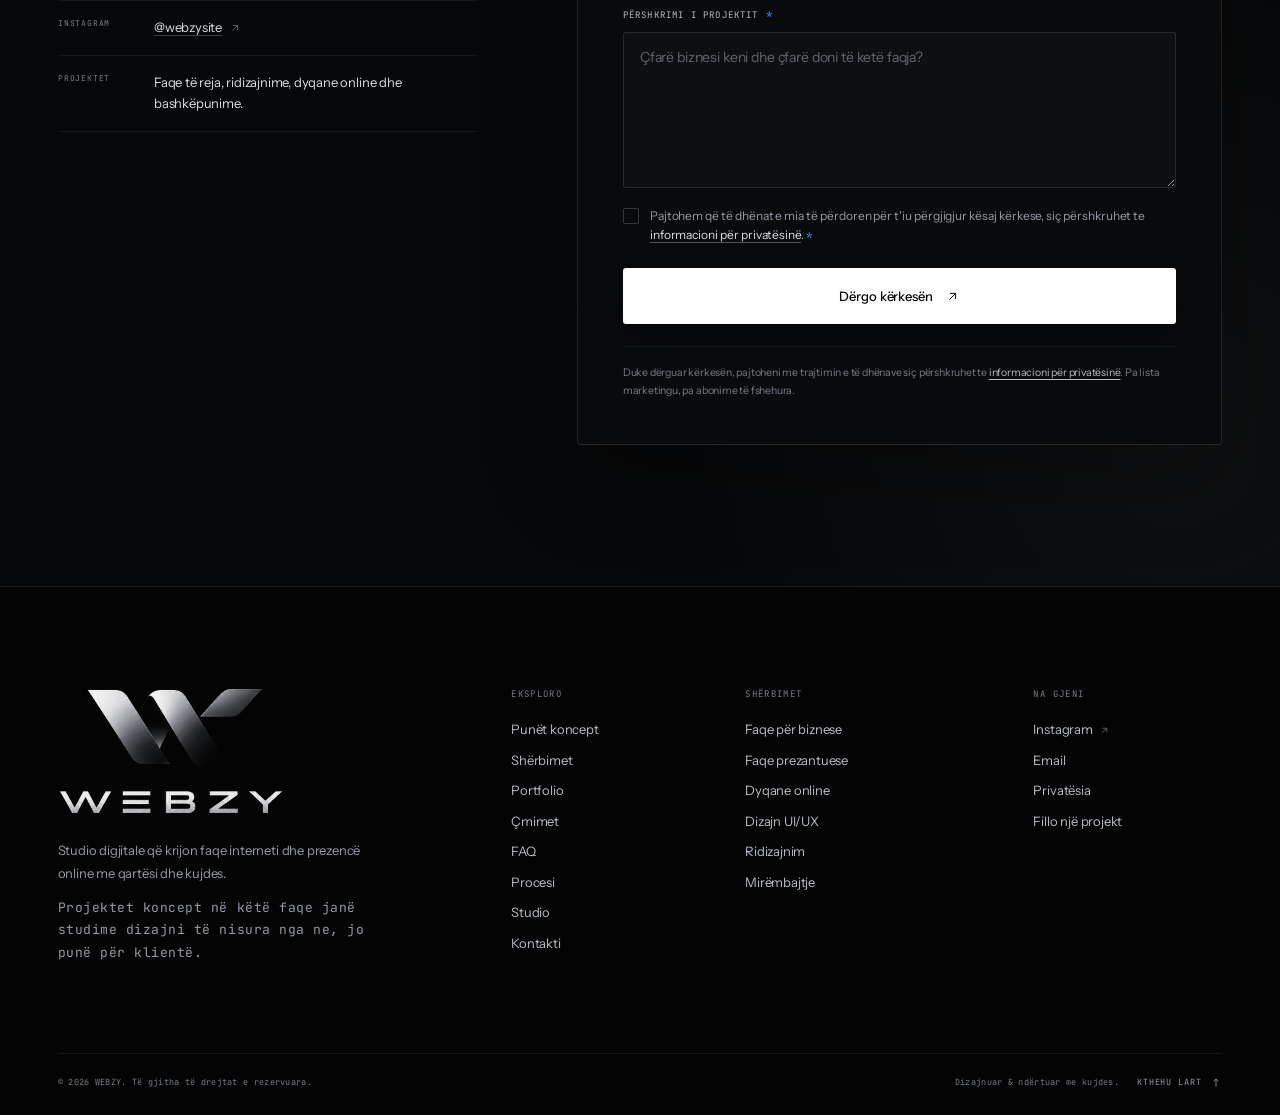
==== commit cafbc8a4: "Link pay buttons to new PayPal payment links Standard 490€, Standard Biznes 790€, Standard Pro 1,290" ====
--- a/index.html
+++ b/index.html
@@ -57,7 +57,7 @@
     "@type": "FAQPage",
     "mainEntity": [
       { "@type": "Question", "name": "Sa kohë merr?", "acceptedAnswer": { "@type": "Answer", "text": "Standard dhe Standard Biznes janë gati për 7 ditë, Standard Pro dhe Standard Store për 14 ditë." } },
-      { "@type": "Question", "name": "A mund të paguaj me kartelë?", "acceptedAnswer": { "@type": "Answer", "text": "Po. Pas porosisë ju dërgojmë linkun e sigurt të pagesës me kartelë për 490€, 790€, 1,290€ ose 1,790€ — çmimet janë fikse." } },
+      { "@type": "Question", "name": "A mund të paguaj me kartelë?", "acceptedAnswer": { "@type": "Answer", "text": "Po. Pagesa bëhet me linket fikse të PayPal-it për 490€, 790€, 1,290€ dhe 1,790€ — çmimet nuk ndryshohen në checkout." } },
       { "@type": "Question", "name": "A përfshihet mirëmbajtja?", "acceptedAnswer": { "@type": "Answer", "text": "Po, falas: Standard 1 muaj, Standard Biznes 2 muaj, Standard Pro 6 muaj dhe Standard Store 12 muaj." } },
       { "@type": "Question", "name": "A do të dal në Google?", "acceptedAnswer": { "@type": "Answer", "text": "Po. Përfshijmë optimizimin SEO dhe vendosjen e biznesit në Google Maps." } },
       { "@type": "Question", "name": "A mund të kërkoj ndryshime?", "acceptedAnswer": { "@type": "Answer", "text": "Po. Çdo paketë përfshin 2 revizione falas." } },
@@ -895,8 +895,8 @@
               <li>Linke për Instagram &amp; WhatsApp</li>
             </ul>
             <div class="price-card__action">
-              <a class="pay-btn" href="mailto:webzysite@hotmail.com?subject=Porosi%20WEBZY%20Standard%20-%20490%E2%82%AC&amp;body=P%C3%ABrsh%C3%ABndetje%2C%20dua%20t%C3%AB%20porosis%20paket%C3%ABn%20WEBZY%20Standard%20%28490%E2%82%AC%29.%20Ju%20lutem%20m%C3%AB%20d%C3%ABrgoni%20linkun%20e%20pages%C3%ABs%20me%20kartel%C3%AB.">💳 Paguaj me Kartelë - 490€</a>
-              <p class="price-card__secure">Ju dërgojmë linkun e sigurt të pagesës</p>
+              <a class="pay-btn" href="https://www.paypal.com/ncp/payment/4J3B26WPKXFYC" target="_blank" rel="noopener noreferrer">💳 Paguaj me Kartelë - 490€<span class="sr-only"> (hap PayPal-in në skedë të re)</span></a>
+              <p class="price-card__secure">Pagesë e sigurt përmes PayPal</p>
             </div>
           </article>
 
@@ -926,8 +926,8 @@
               <li>SEO për Google + Google My Business</li>
             </ul>
             <div class="price-card__action">
-              <a class="pay-btn" href="mailto:webzysite@hotmail.com?subject=Porosi%20WEBZY%20Standard%20Biznes%20-%20790%E2%82%AC&amp;body=P%C3%ABrsh%C3%ABndetje%2C%20dua%20t%C3%AB%20porosis%20paket%C3%ABn%20WEBZY%20Standard%20Biznes%20%28790%E2%82%AC%29.%20Ju%20lutem%20m%C3%AB%20d%C3%ABrgoni%20linkun%20e%20pages%C3%ABs%20me%20kartel%C3%AB.">💳 Paguaj me Kartelë - 790€</a>
-              <p class="price-card__secure">Ju dërgojmë linkun e sigurt të pagesës</p>
+              <a class="pay-btn" href="https://www.paypal.com/ncp/payment/9YCFX9JPB2GJJ" target="_blank" rel="noopener noreferrer">💳 Paguaj me Kartelë - 790€<span class="sr-only"> (hap PayPal-in në skedë të re)</span></a>
+              <p class="price-card__secure">Pagesë e sigurt përmes PayPal</p>
             </div>
           </article>
 
@@ -957,8 +957,8 @@
               <li>Pagesa me kartelë + SEO i avancuar</li>
             </ul>
             <div class="price-card__action">
-              <a class="pay-btn" href="mailto:webzysite@hotmail.com?subject=Porosi%20WEBZY%20Standard%20Pro%20-%201%2C290%E2%82%AC&amp;body=P%C3%ABrsh%C3%ABndetje%2C%20dua%20t%C3%AB%20porosis%20paket%C3%ABn%20WEBZY%20Standard%20Pro%20%281%2C290%E2%82%AC%29.%20Ju%20lutem%20m%C3%AB%20d%C3%ABrgoni%20linkun%20e%20pages%C3%ABs%20me%20kartel%C3%AB.">💳 Paguaj me Kartelë - 1,290€</a>
-              <p class="price-card__secure">Ju dërgojmë linkun e sigurt të pagesës</p>
+              <a class="pay-btn" href="https://www.paypal.com/ncp/payment/K9H7PBU6E4EPU" target="_blank" rel="noopener noreferrer">💳 Paguaj me Kartelë - 1,290€<span class="sr-only"> (hap PayPal-in në skedë të re)</span></a>
+              <p class="price-card__secure">Pagesë e sigurt përmes PayPal</p>
             </div>
           </article>
 
@@ -987,8 +987,8 @@
               <li>Transport + tatim + kupona + porosi</li>
             </ul>
             <div class="price-card__action">
-              <a class="pay-btn" href="mailto:webzysite@hotmail.com?subject=Porosi%20WEBZY%20Standard%20Store%20-%201%2C790%E2%82%AC&amp;body=P%C3%ABrsh%C3%ABndetje%2C%20dua%20t%C3%AB%20porosis%20paket%C3%ABn%20WEBZY%20Standard%20Store%20%281%2C790%E2%82%AC%29.%20Ju%20lutem%20m%C3%AB%20d%C3%ABrgoni%20linkun%20e%20pages%C3%ABs%20me%20kartel%C3%AB.">💳 Paguaj me Kartelë - 1,790€</a>
-              <p class="price-card__secure">Ju dërgojmë linkun e sigurt të pagesës</p>
+              <a class="pay-btn" href="https://www.paypal.com/ncp/payment/FN9A47P9P8AKC" target="_blank" rel="noopener noreferrer">💳 Paguaj me Kartelë - 1,790€<span class="sr-only"> (hap PayPal-in në skedë të re)</span></a>
+              <p class="price-card__secure">Pagesë e sigurt përmes PayPal</p>
             </div>
           </article>
         </div>
@@ -1028,7 +1028,7 @@
           </details>
           <details class="faq-item">
             <summary>A mund të paguaj me kartelë?</summary>
-            <p>Po. Pas porosisë ju dërgojmë linkun e sigurt të pagesës me kartelë për 490€, 790€, 1,290€ ose 1,790€ — çmimet janë fikse.</p>
+            <p>Po. Pagesa bëhet me linket fikse të PayPal-it për 490€, 790€, 1,290€ dhe 1,790€ — çmimet nuk ndryshohen në checkout.</p>
           </details>
           <details class="faq-item">
             <summary>A përfshihet mirëmbajtja?</summary>
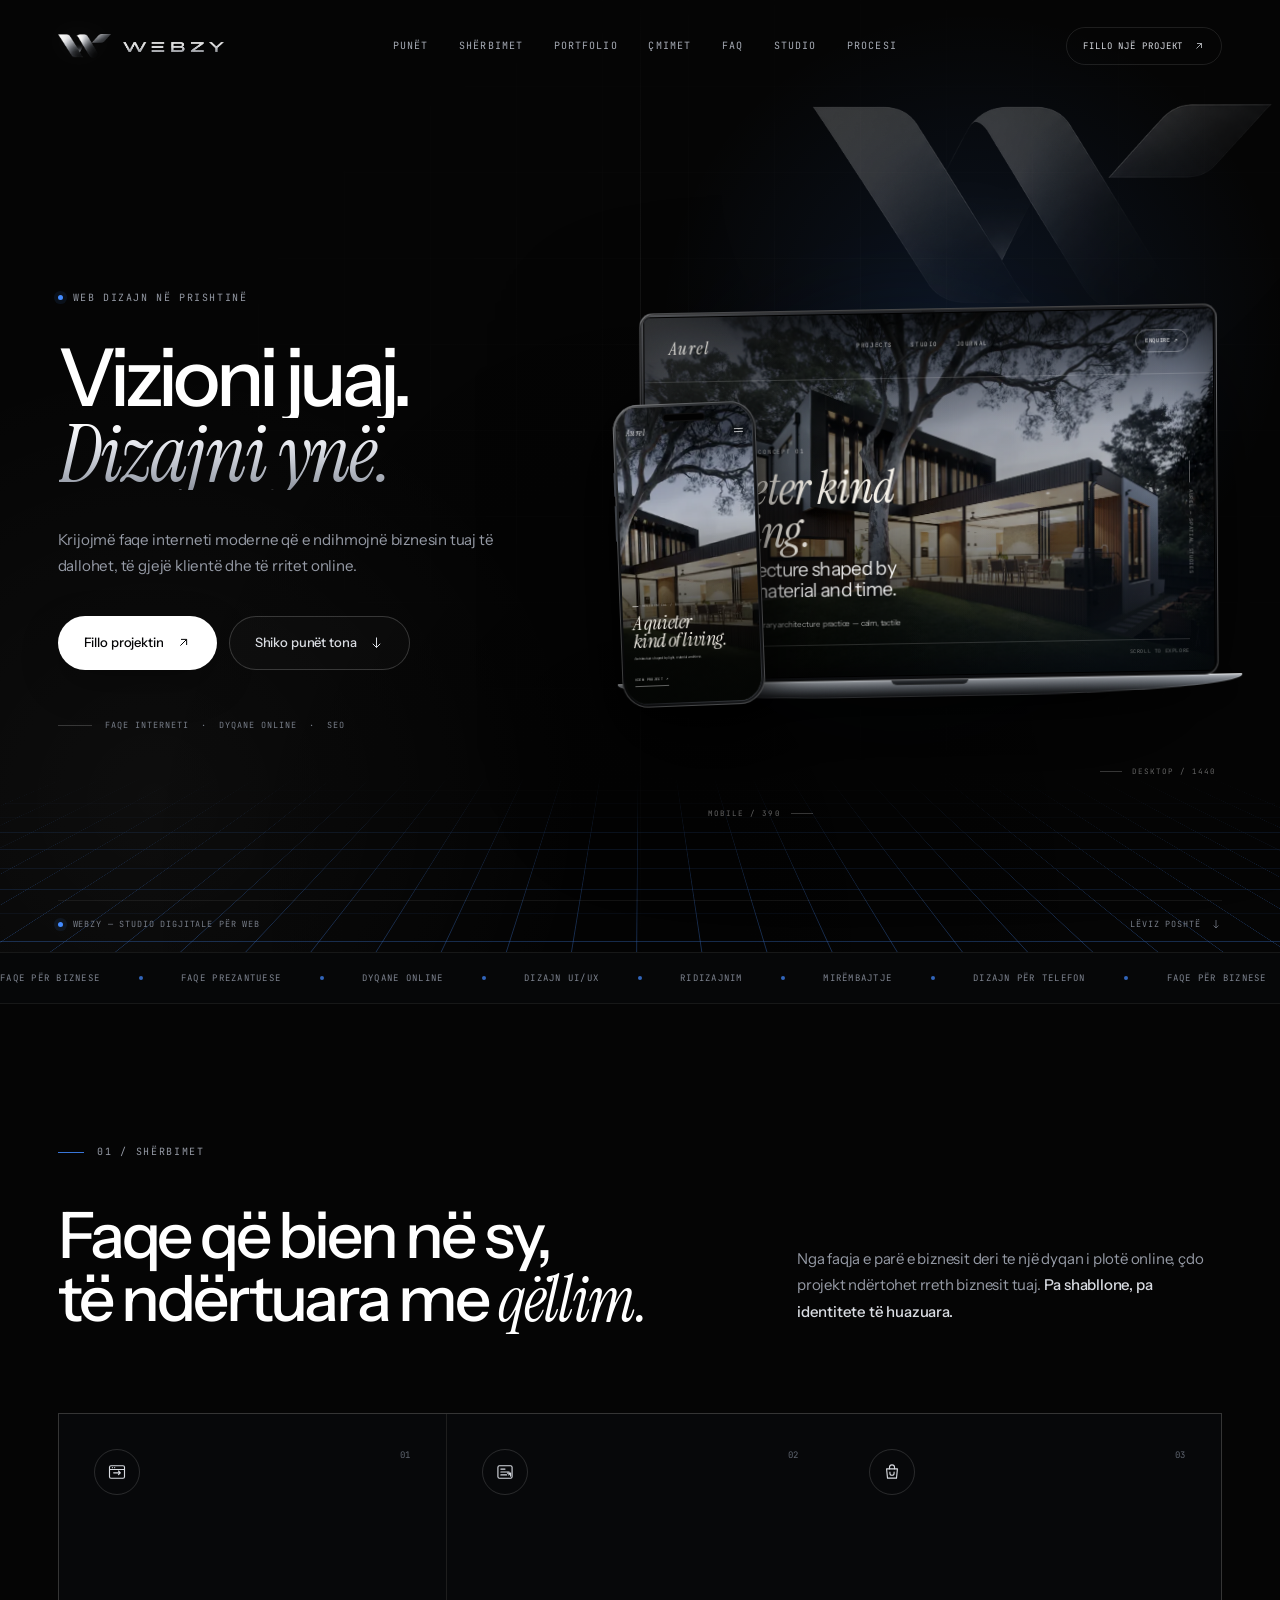
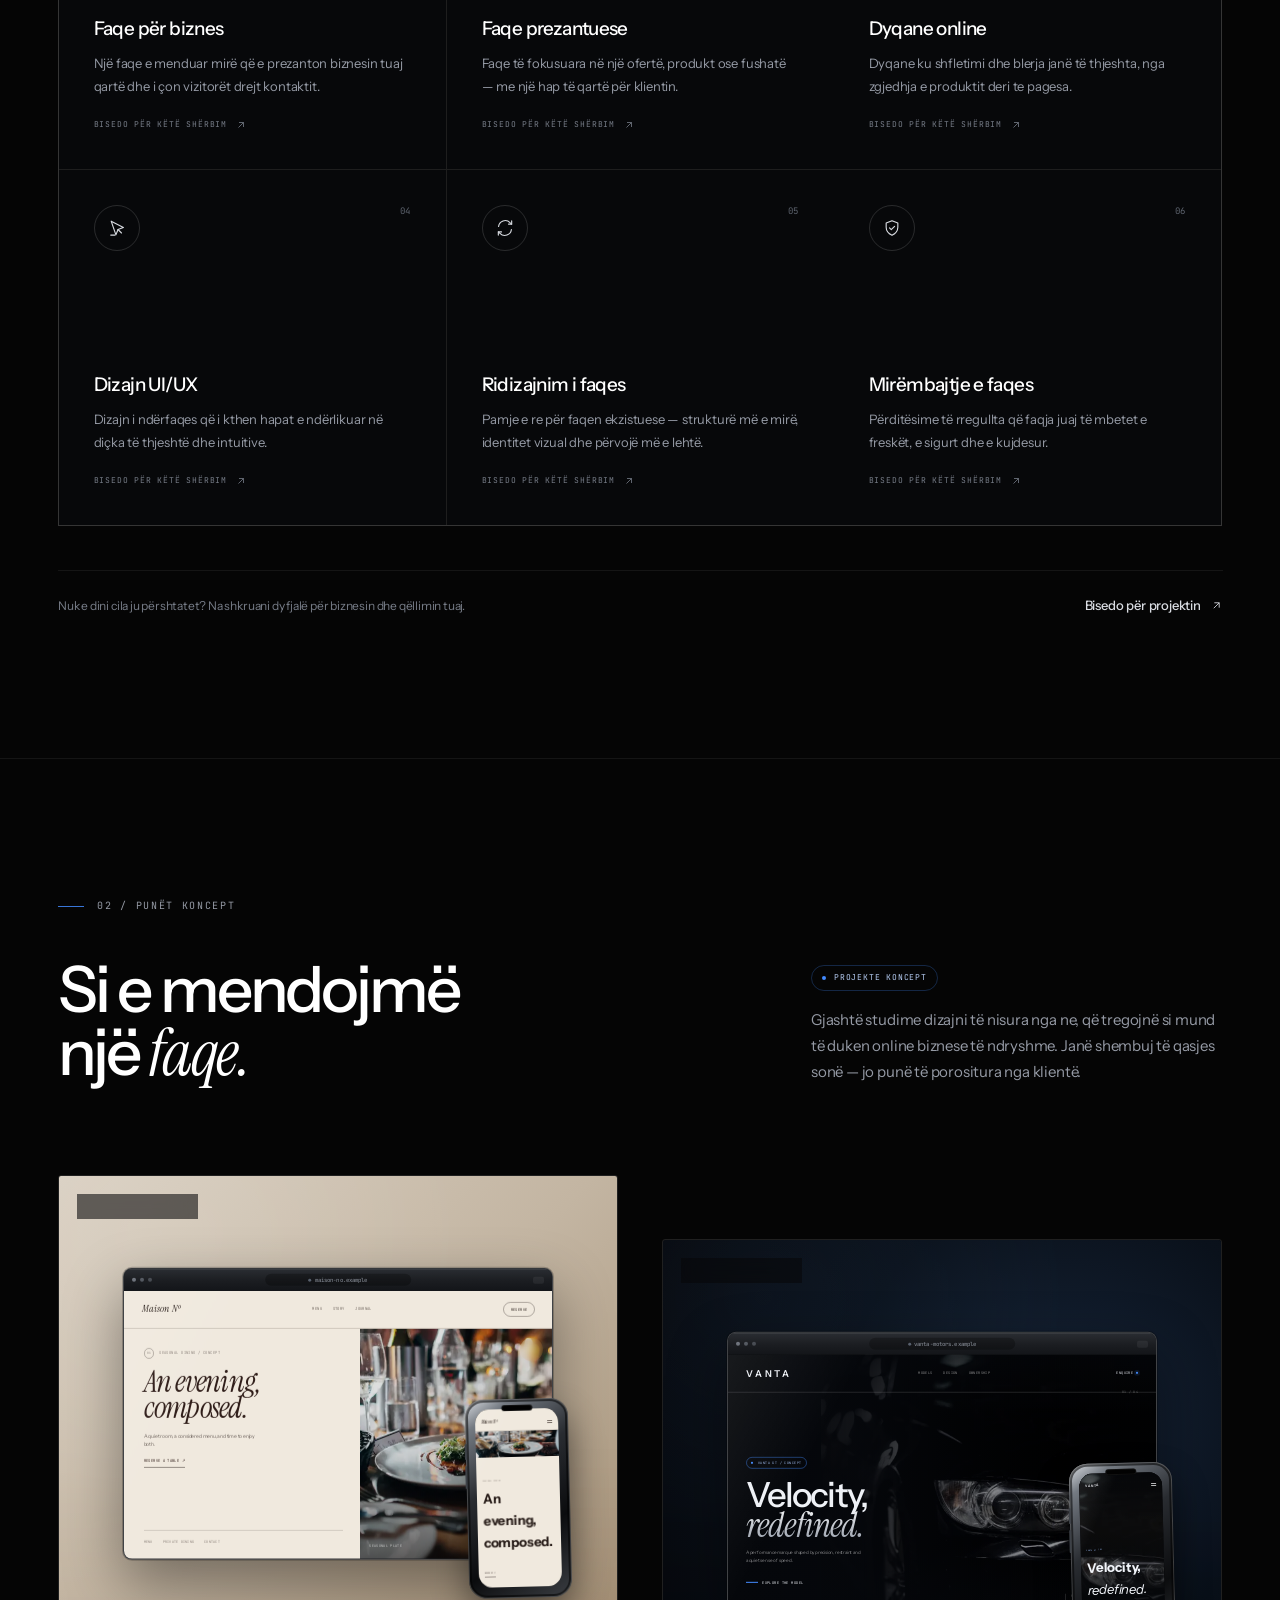
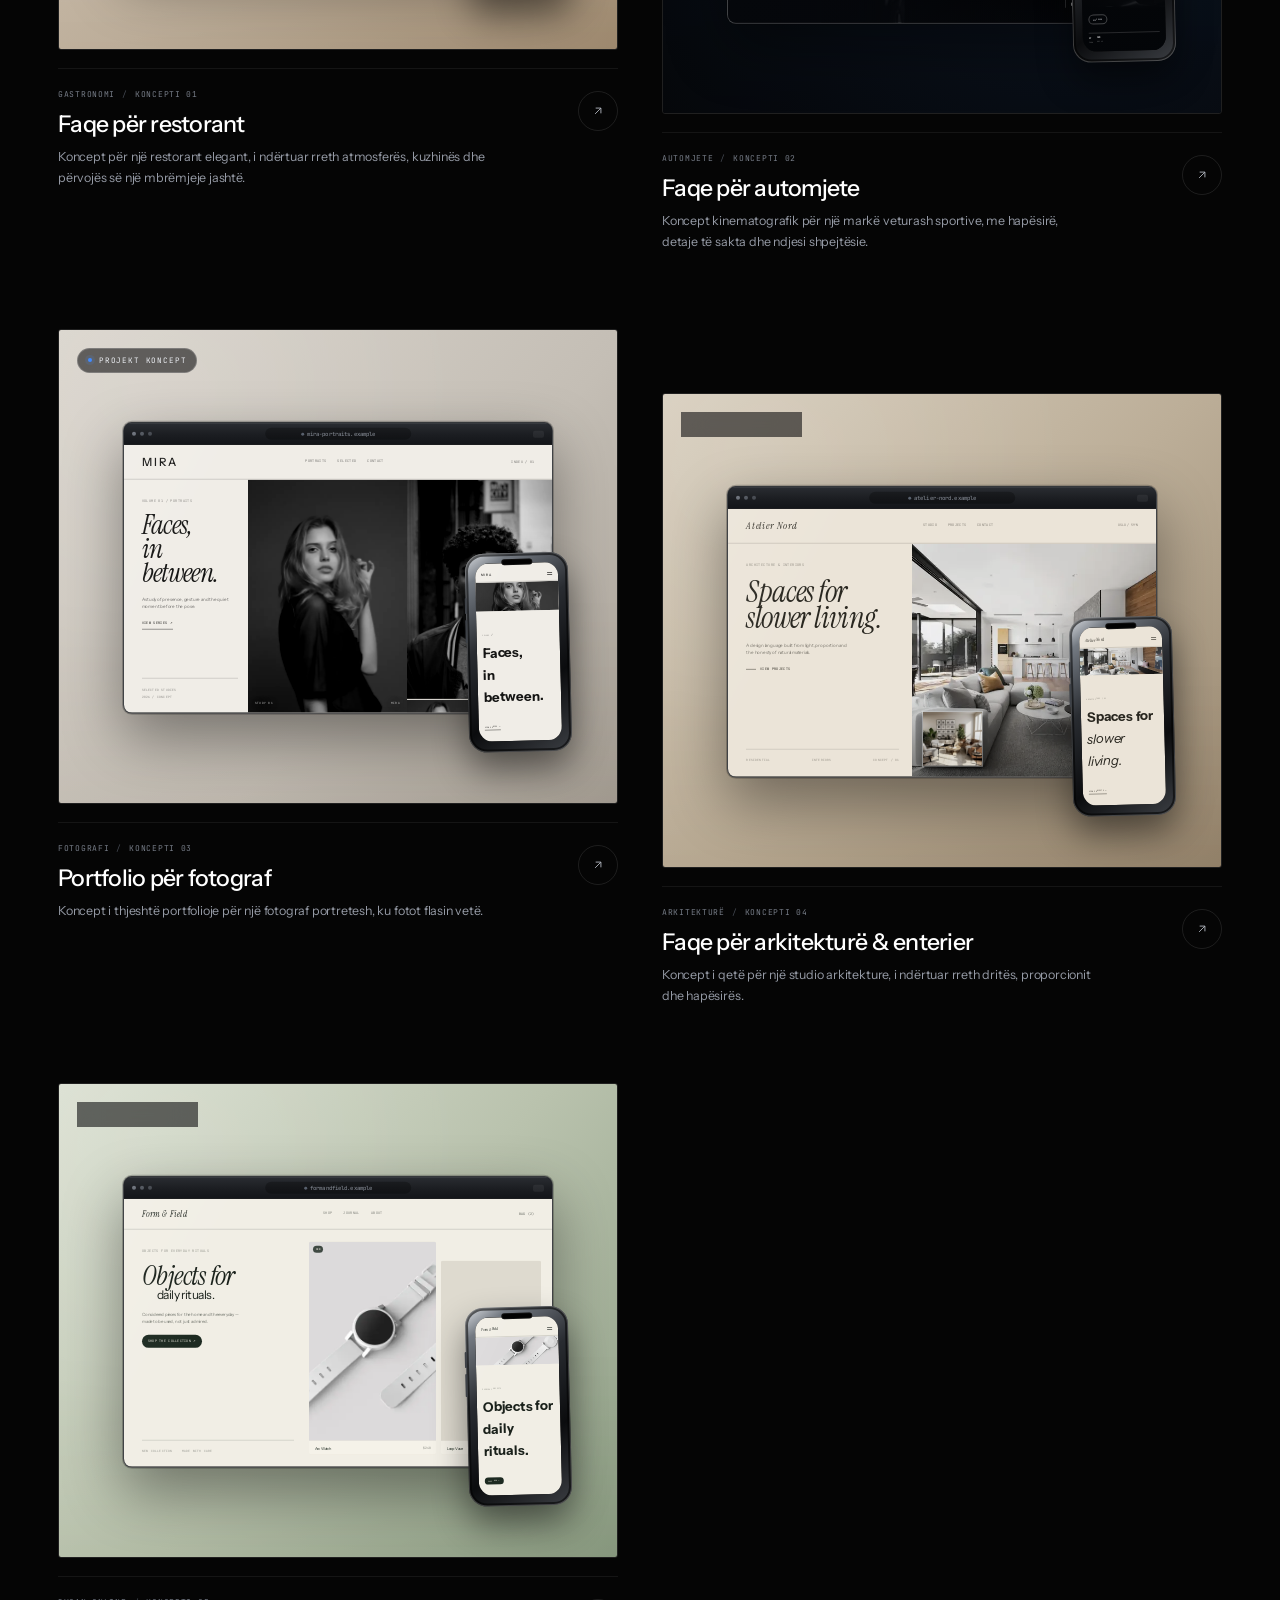
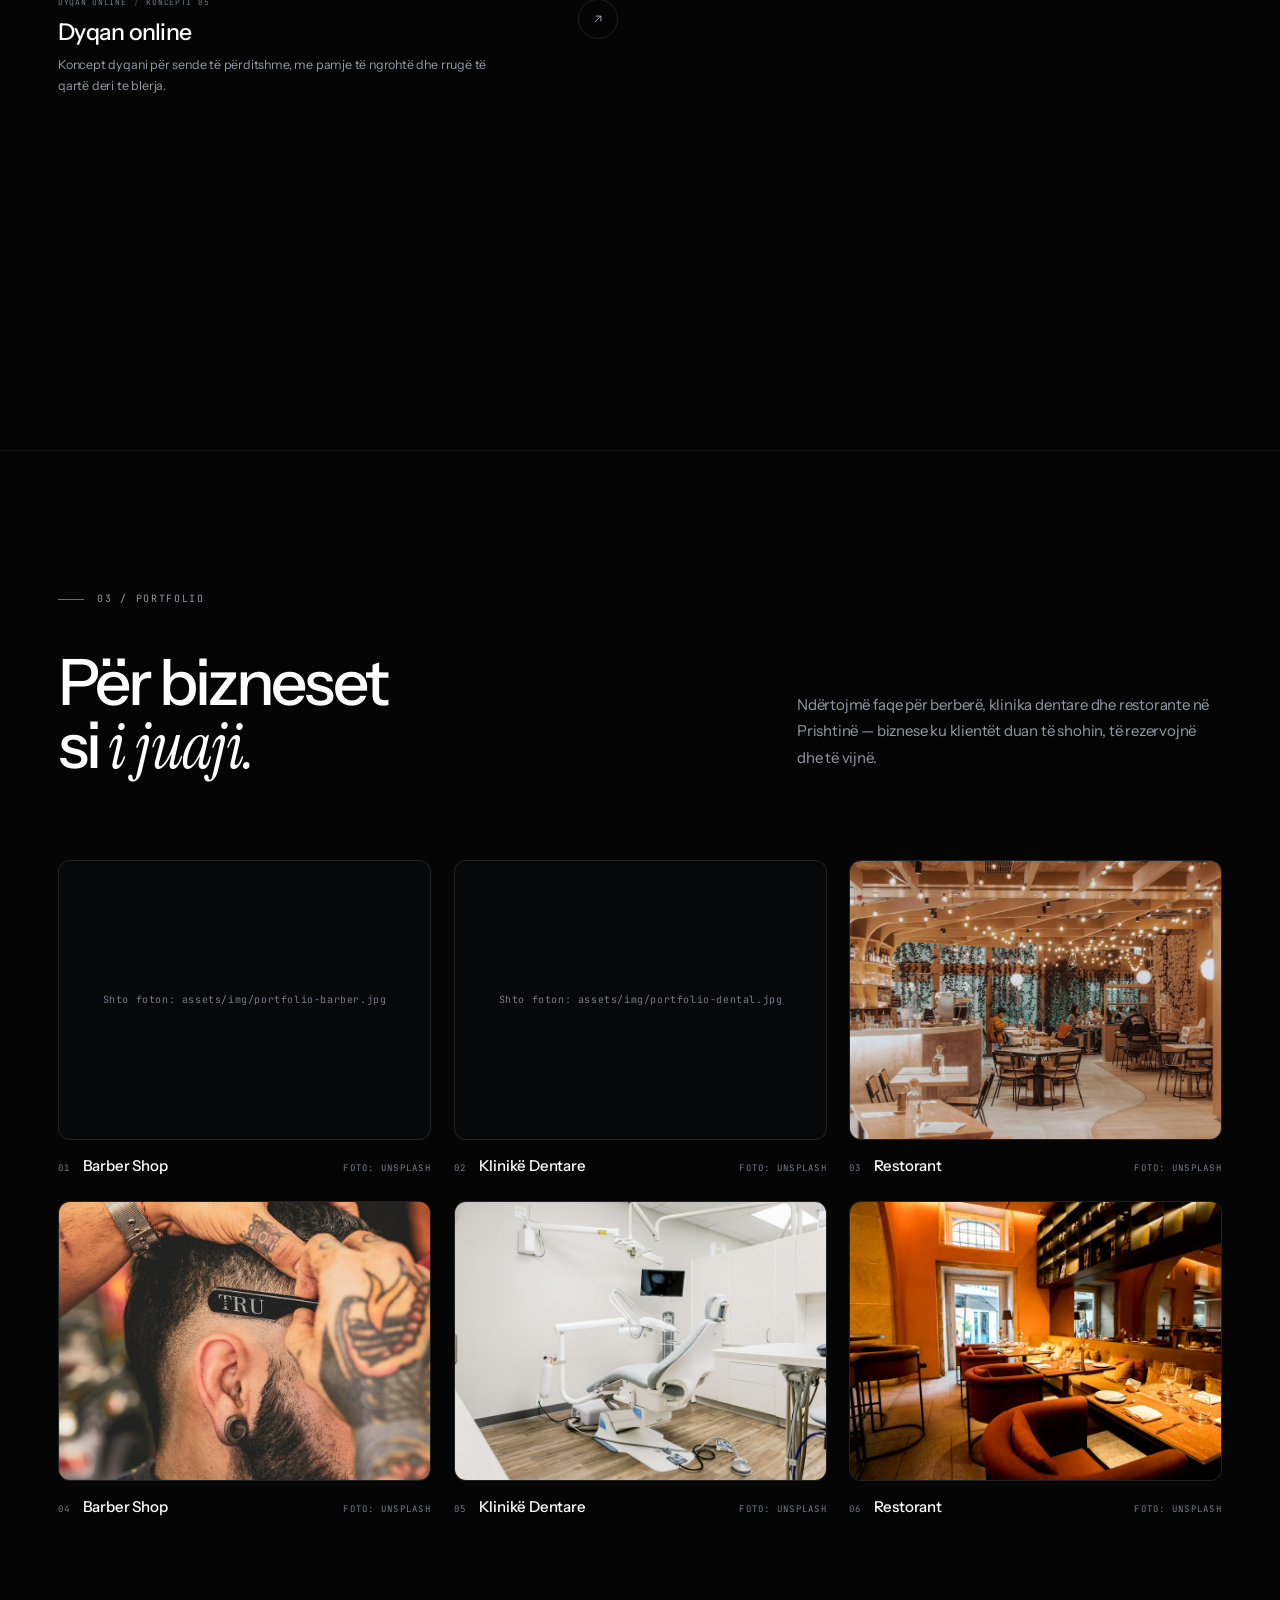
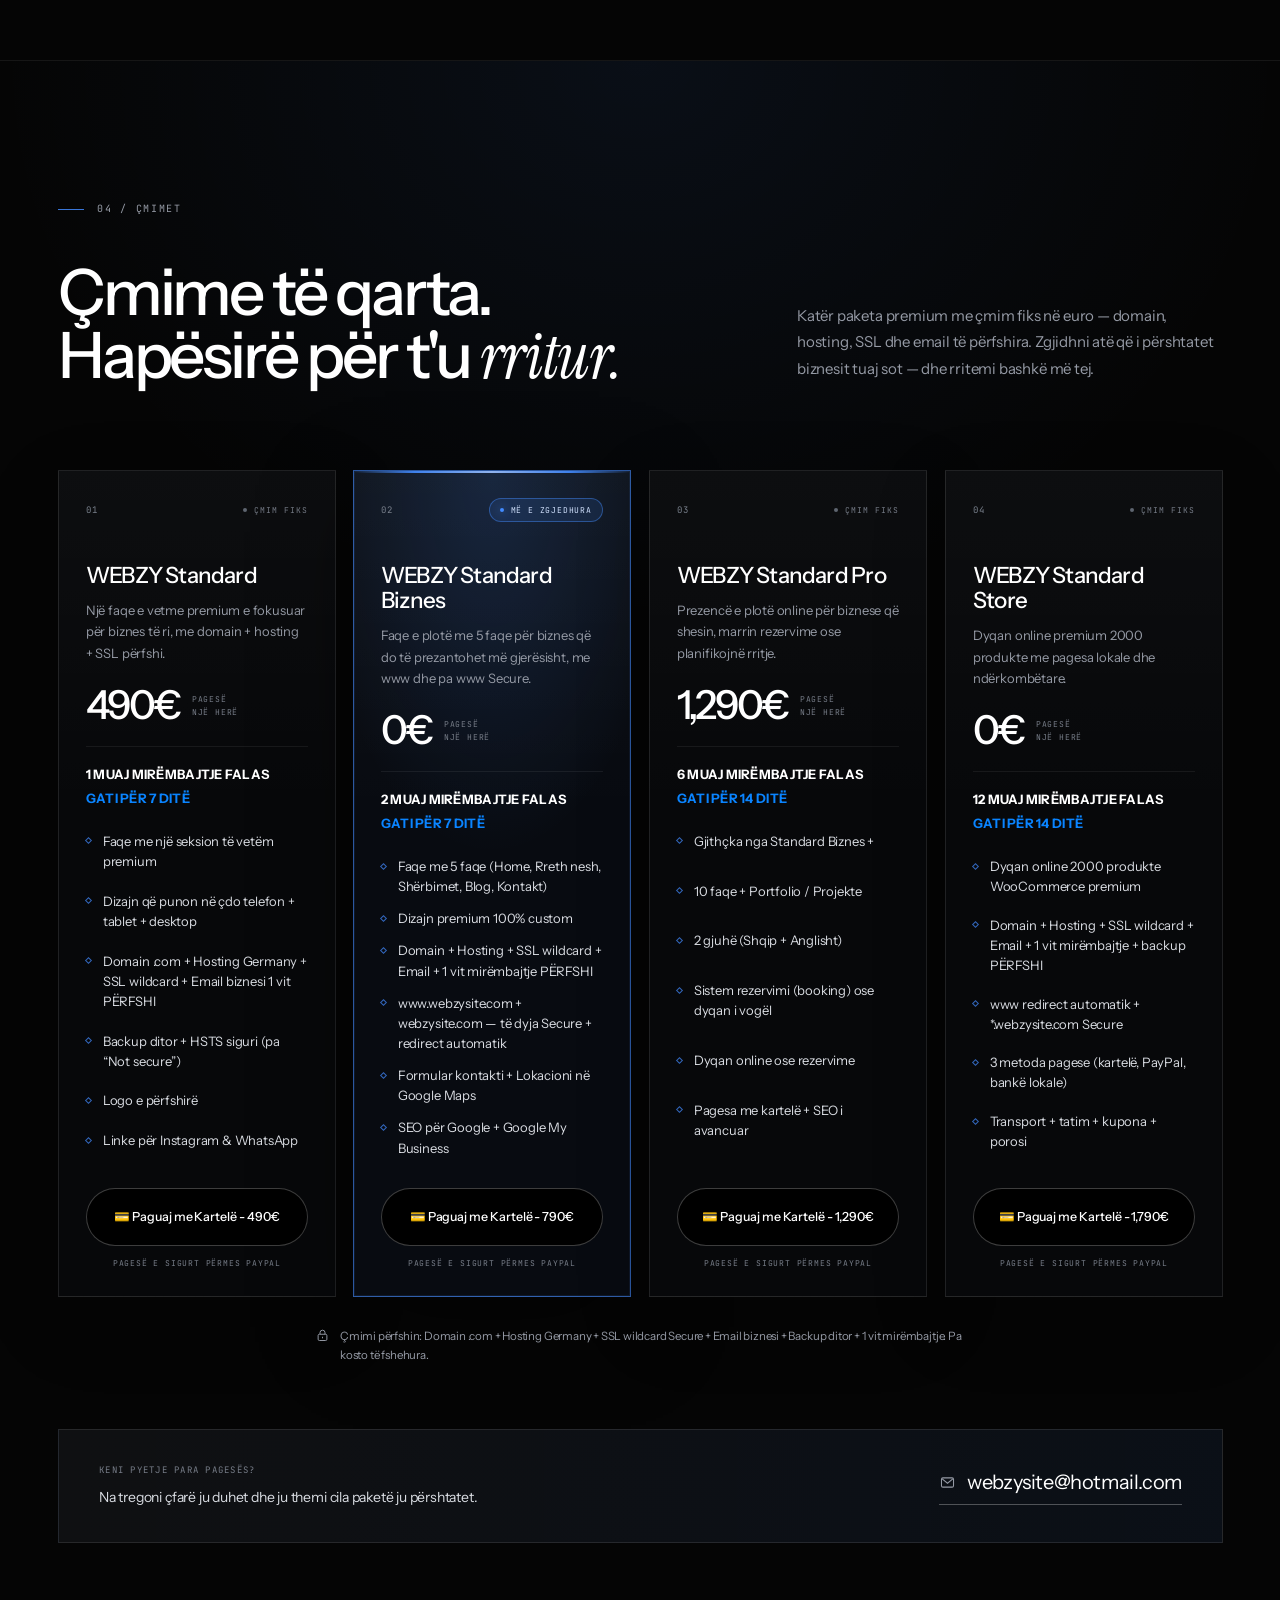
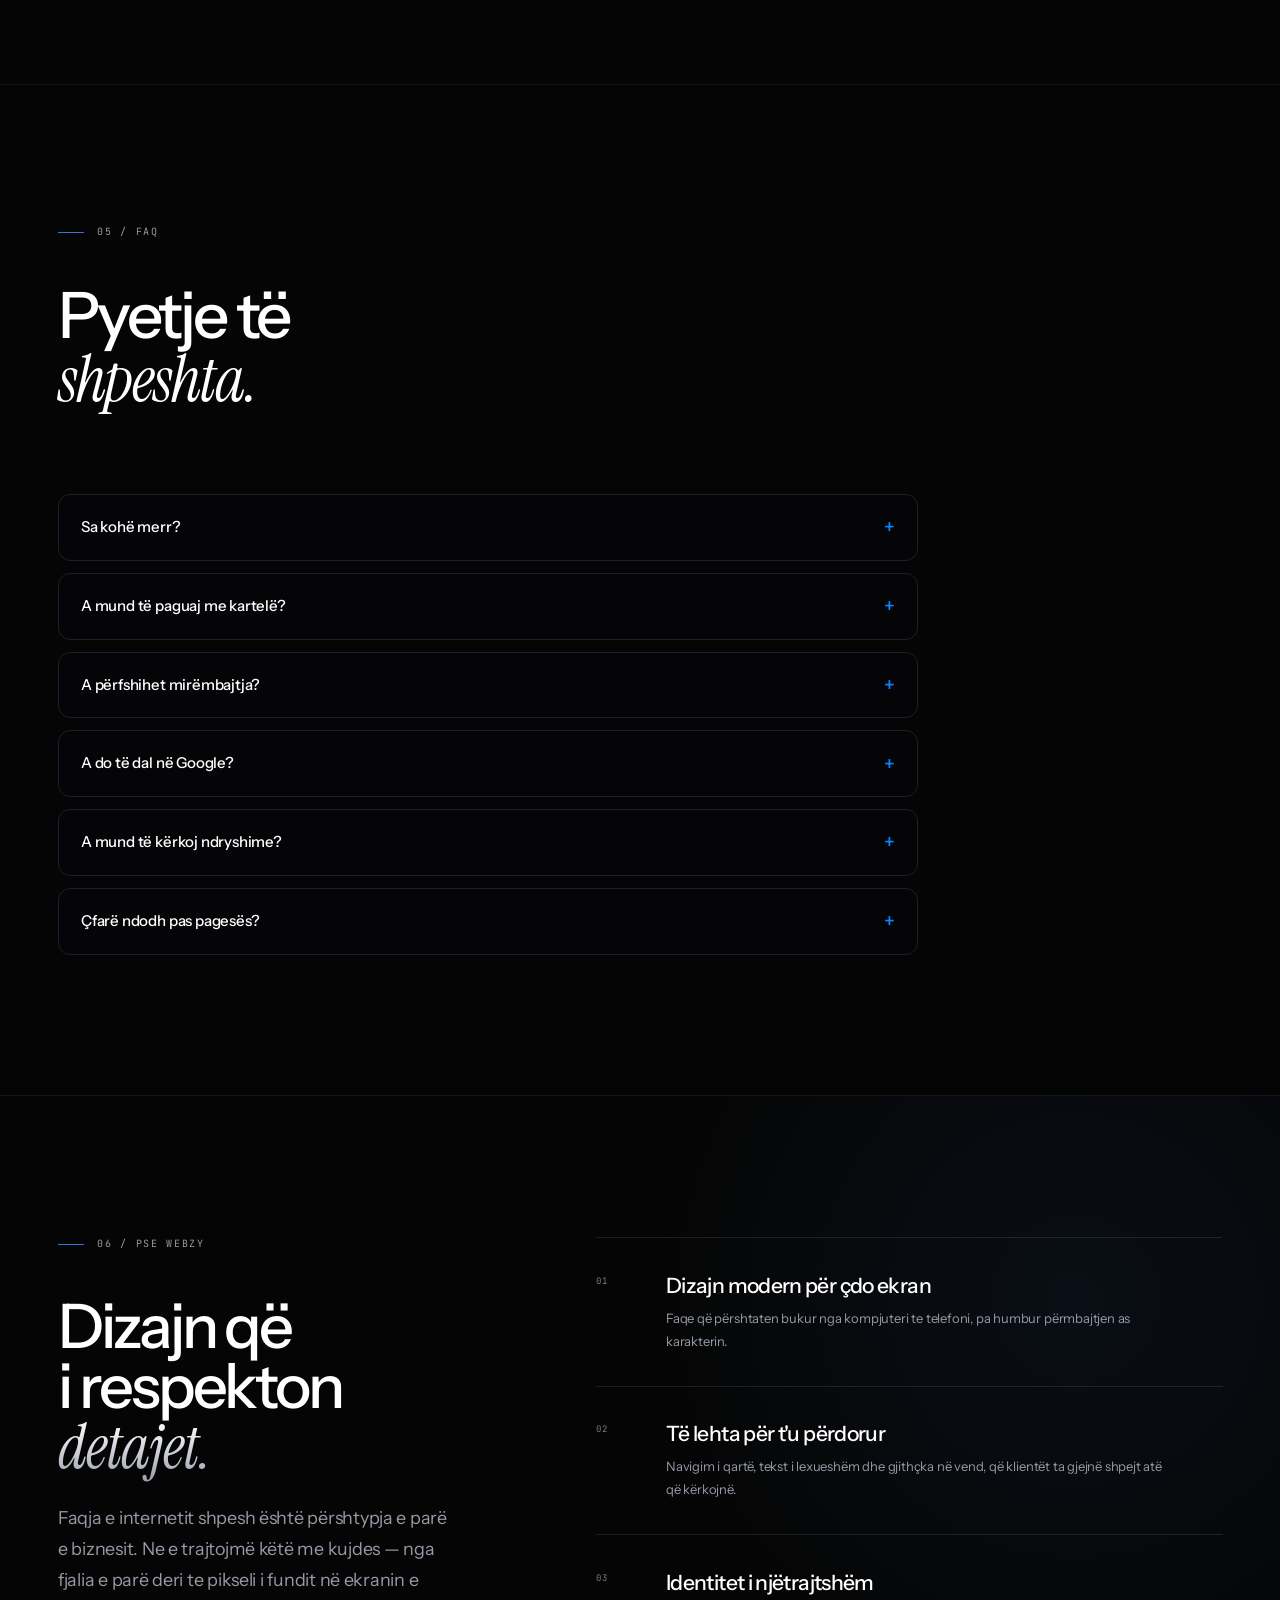
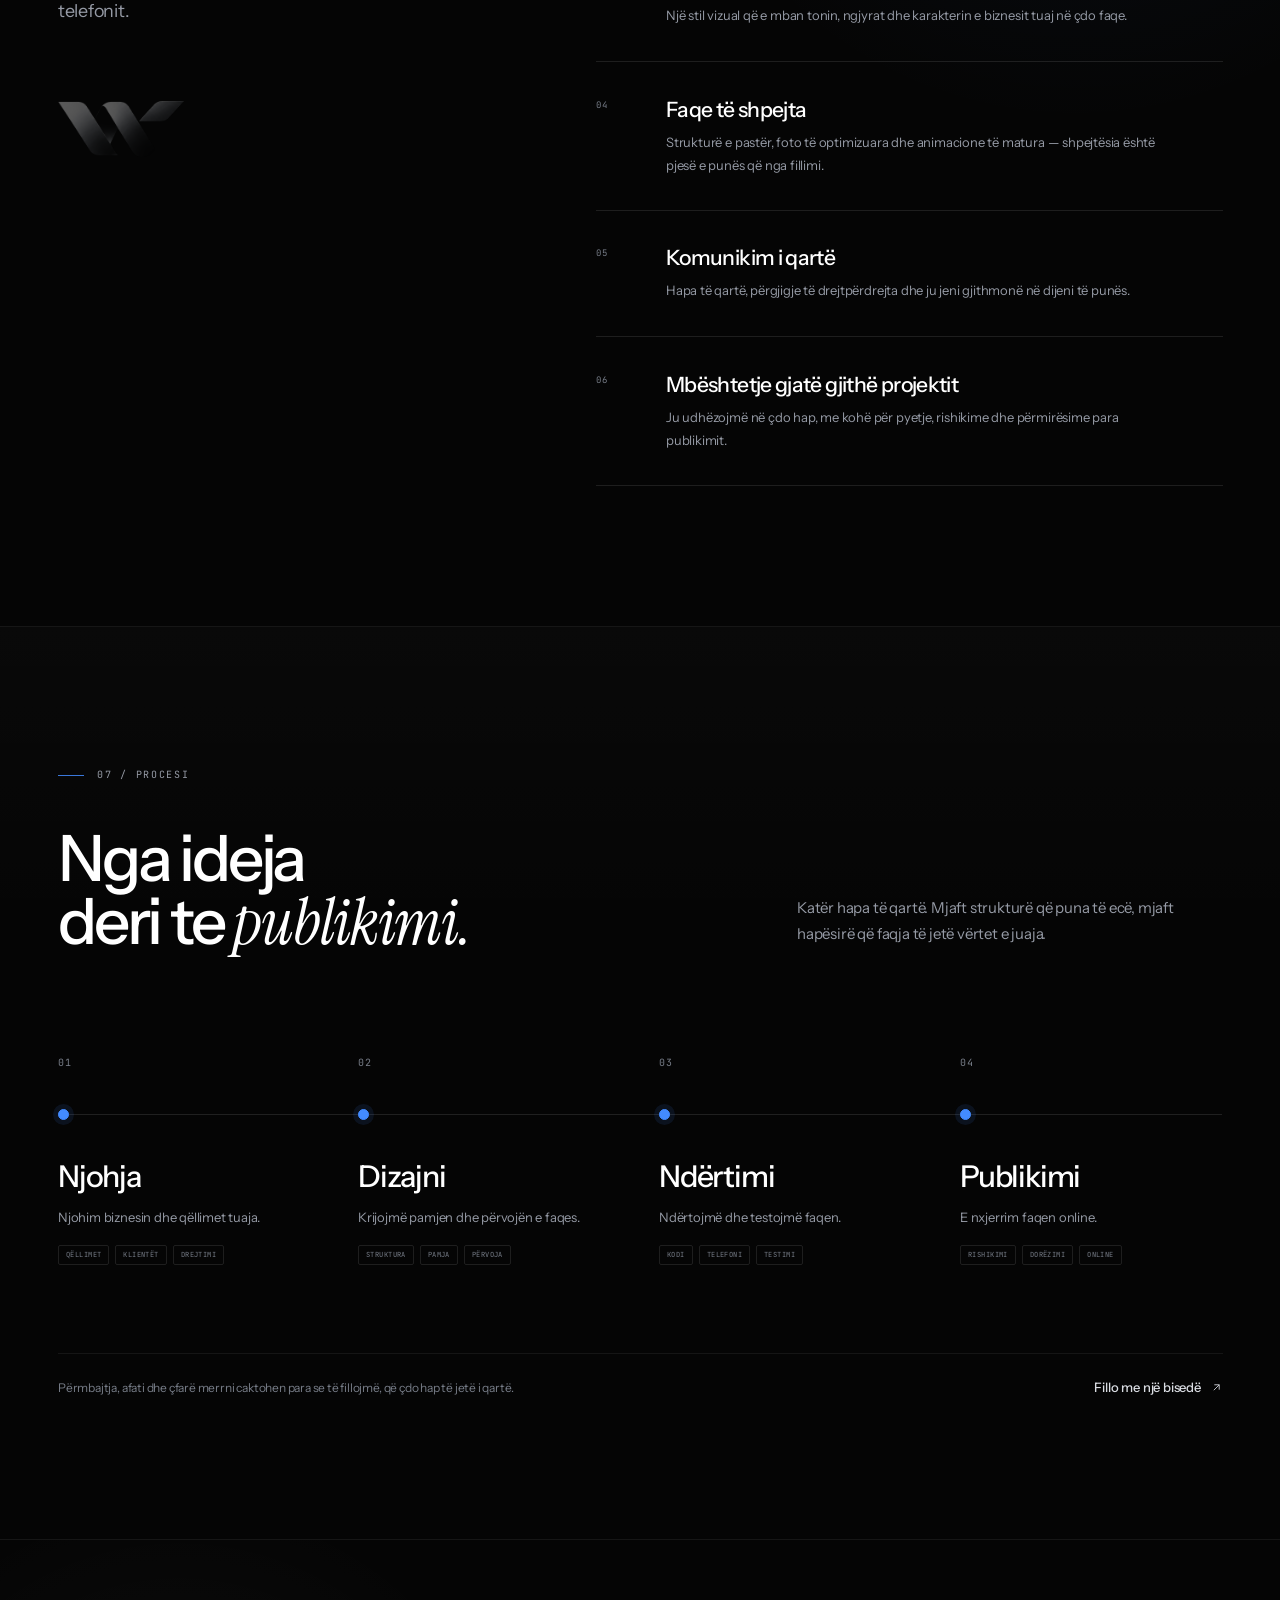
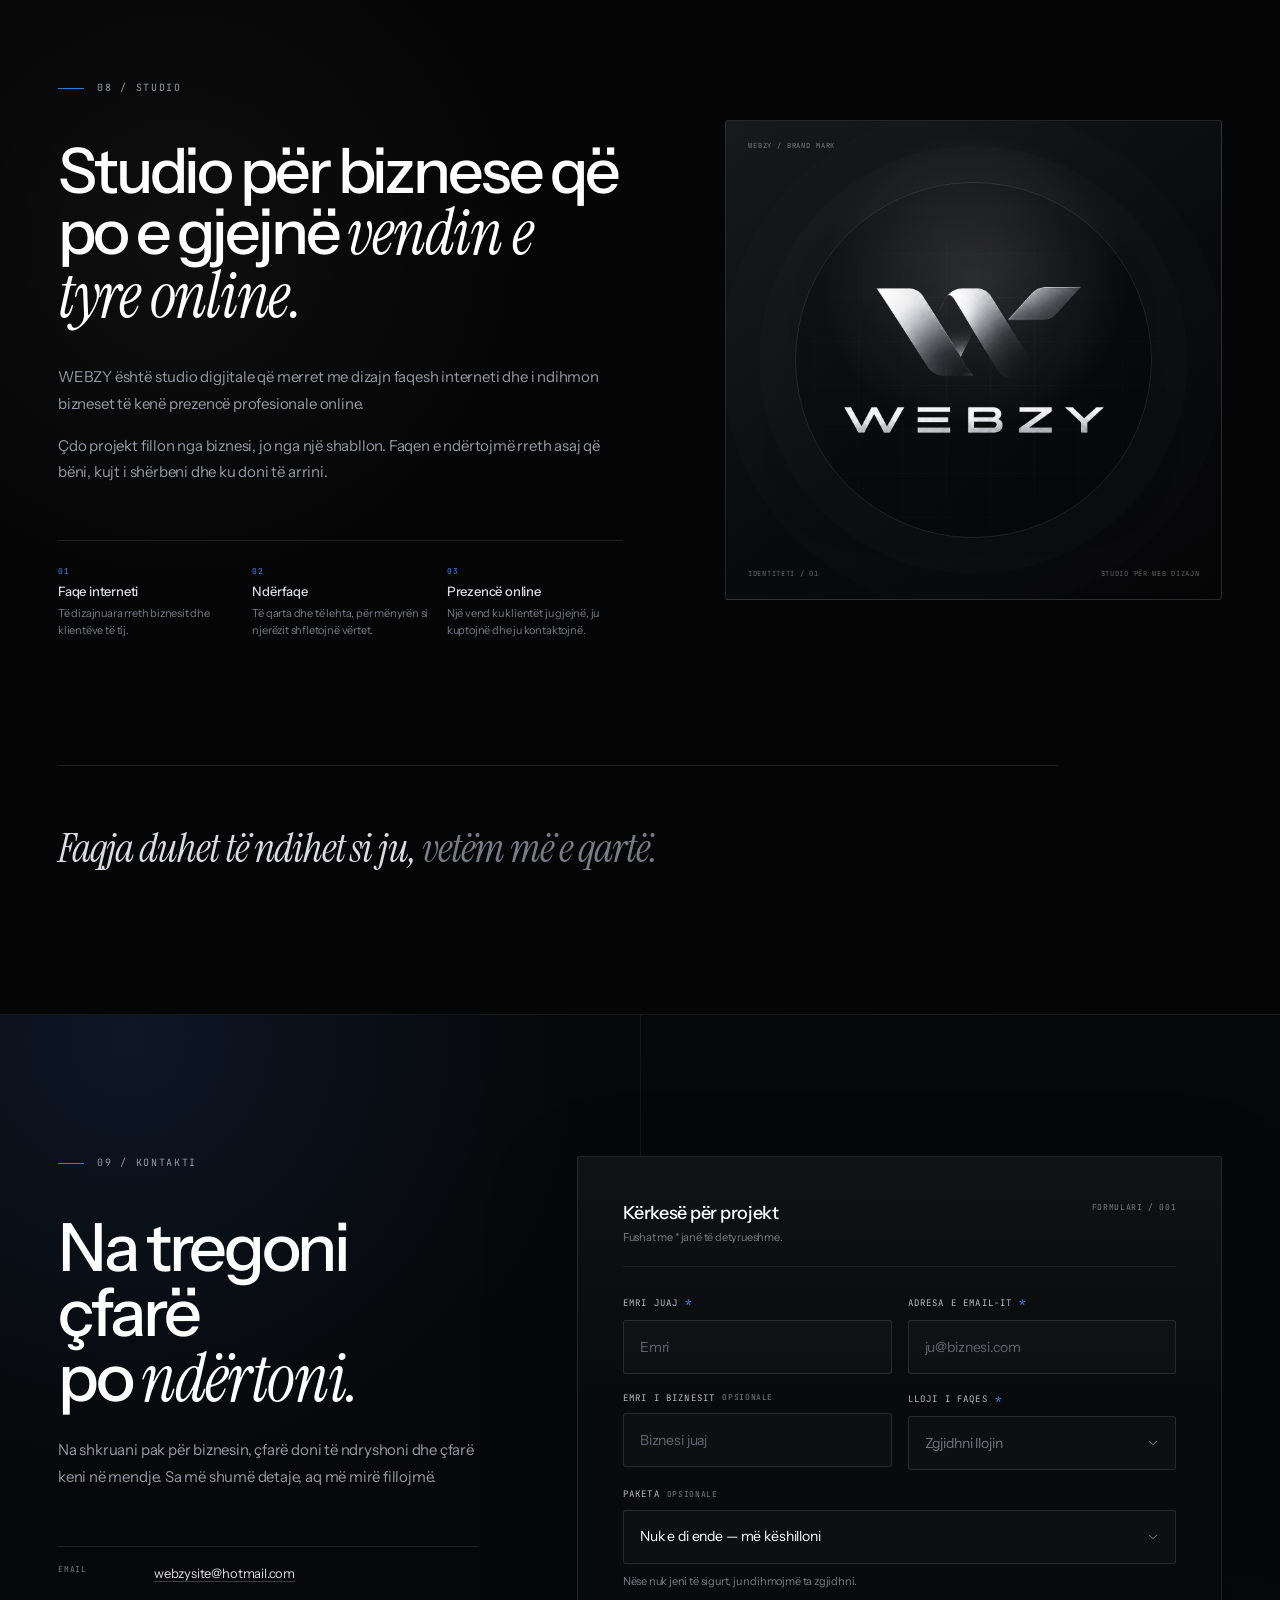
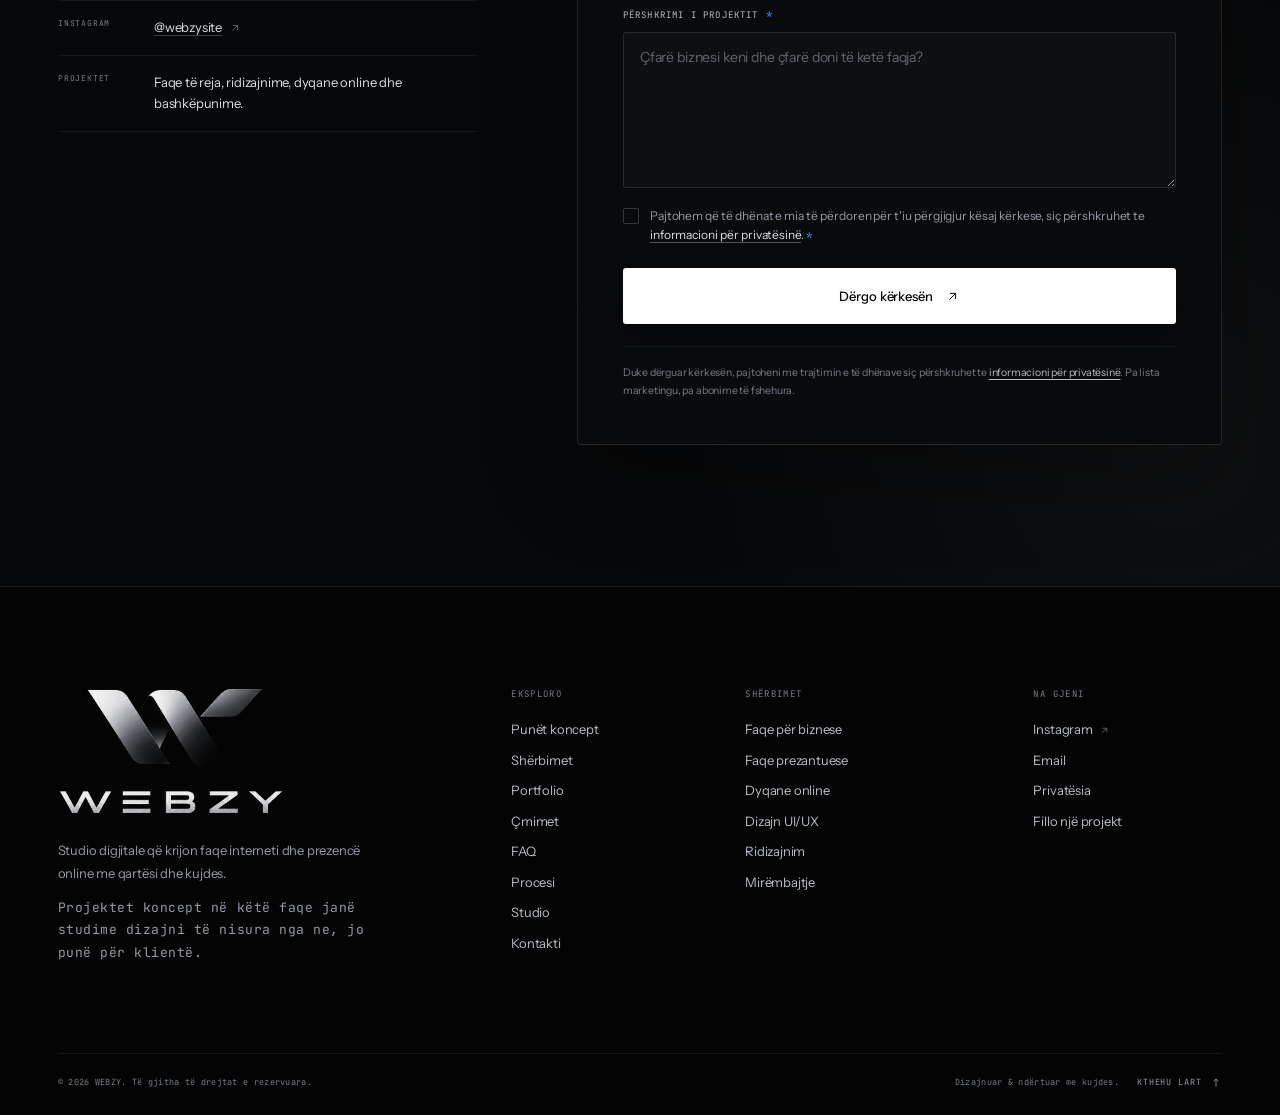
==== commit a3fbddf4: "Add canonical URLs, absolute share images and sitemap Link previews (WhatsApp, Facebook, Viber) need" ====
--- a/index.html
+++ b/index.html
@@ -12,7 +12,7 @@
   <meta property="og:site_name" content="WEBZY">
   <meta property="og:title" content="WEBZY — Vizioni juaj. Dizajni ynë.">
   <meta property="og:description" content="Faqe interneti moderne për biznese në Prishtinë. Paketa fikse nga 490€, gati nga 7 ditë.">
-  <meta property="og:image" content="assets/img/og-cover.jpg">
+  <meta property="og:image" content="https://webzysite.com/assets/img/og-cover.jpg">
   <meta property="og:image:type" content="image/jpeg">
   <meta property="og:image:width" content="1200">
   <meta property="og:image:height" content="630">
@@ -20,9 +20,10 @@
   <meta name="twitter:card" content="summary_large_image">
   <meta name="twitter:title" content="WEBZY — Vizioni juaj. Dizajni ynë.">
   <meta name="twitter:description" content="Faqe interneti moderne për biznese në Prishtinë, nga 490€.">
-  <meta name="twitter:image" content="assets/img/og-cover.jpg">
+  <meta name="twitter:image" content="https://webzysite.com/assets/img/og-cover.jpg">
   <meta name="twitter:image:alt" content="WEBZY — Vizioni juaj. Dizajni ynë. Logoja metalike e WEBZY mbi sfond të zi.">
-  <!-- Add your canonical URL and absolute og:image URL once the domain is live. -->
+  <link rel="canonical" href="https://webzysite.com/">
+  <meta property="og:url" content="https://webzysite.com/">
   <link rel="icon" type="image/png" sizes="64x64" href="assets/img/favicon-64.png">
   <link rel="apple-touch-icon" href="assets/img/apple-touch-icon.png">
   <link rel="preload" href="assets/fonts/instrument-sans-latin.woff2" as="font" type="font/woff2" crossorigin>
@@ -37,6 +38,9 @@
     "@context": "https://schema.org",
     "@type": "ProfessionalService",
     "name": "WEBZY",
+    "url": "https://webzysite.com/",
+    "logo": "https://webzysite.com/assets/img/apple-touch-icon.png",
+    "image": "https://webzysite.com/assets/img/og-cover.jpg",
     "description": "Faqe interneti moderne për biznese në Prishtinë dhe Kosovë.",
     "email": "webzysite@hotmail.com",
     "areaServed": ["Prishtinë", "Kosovë"],
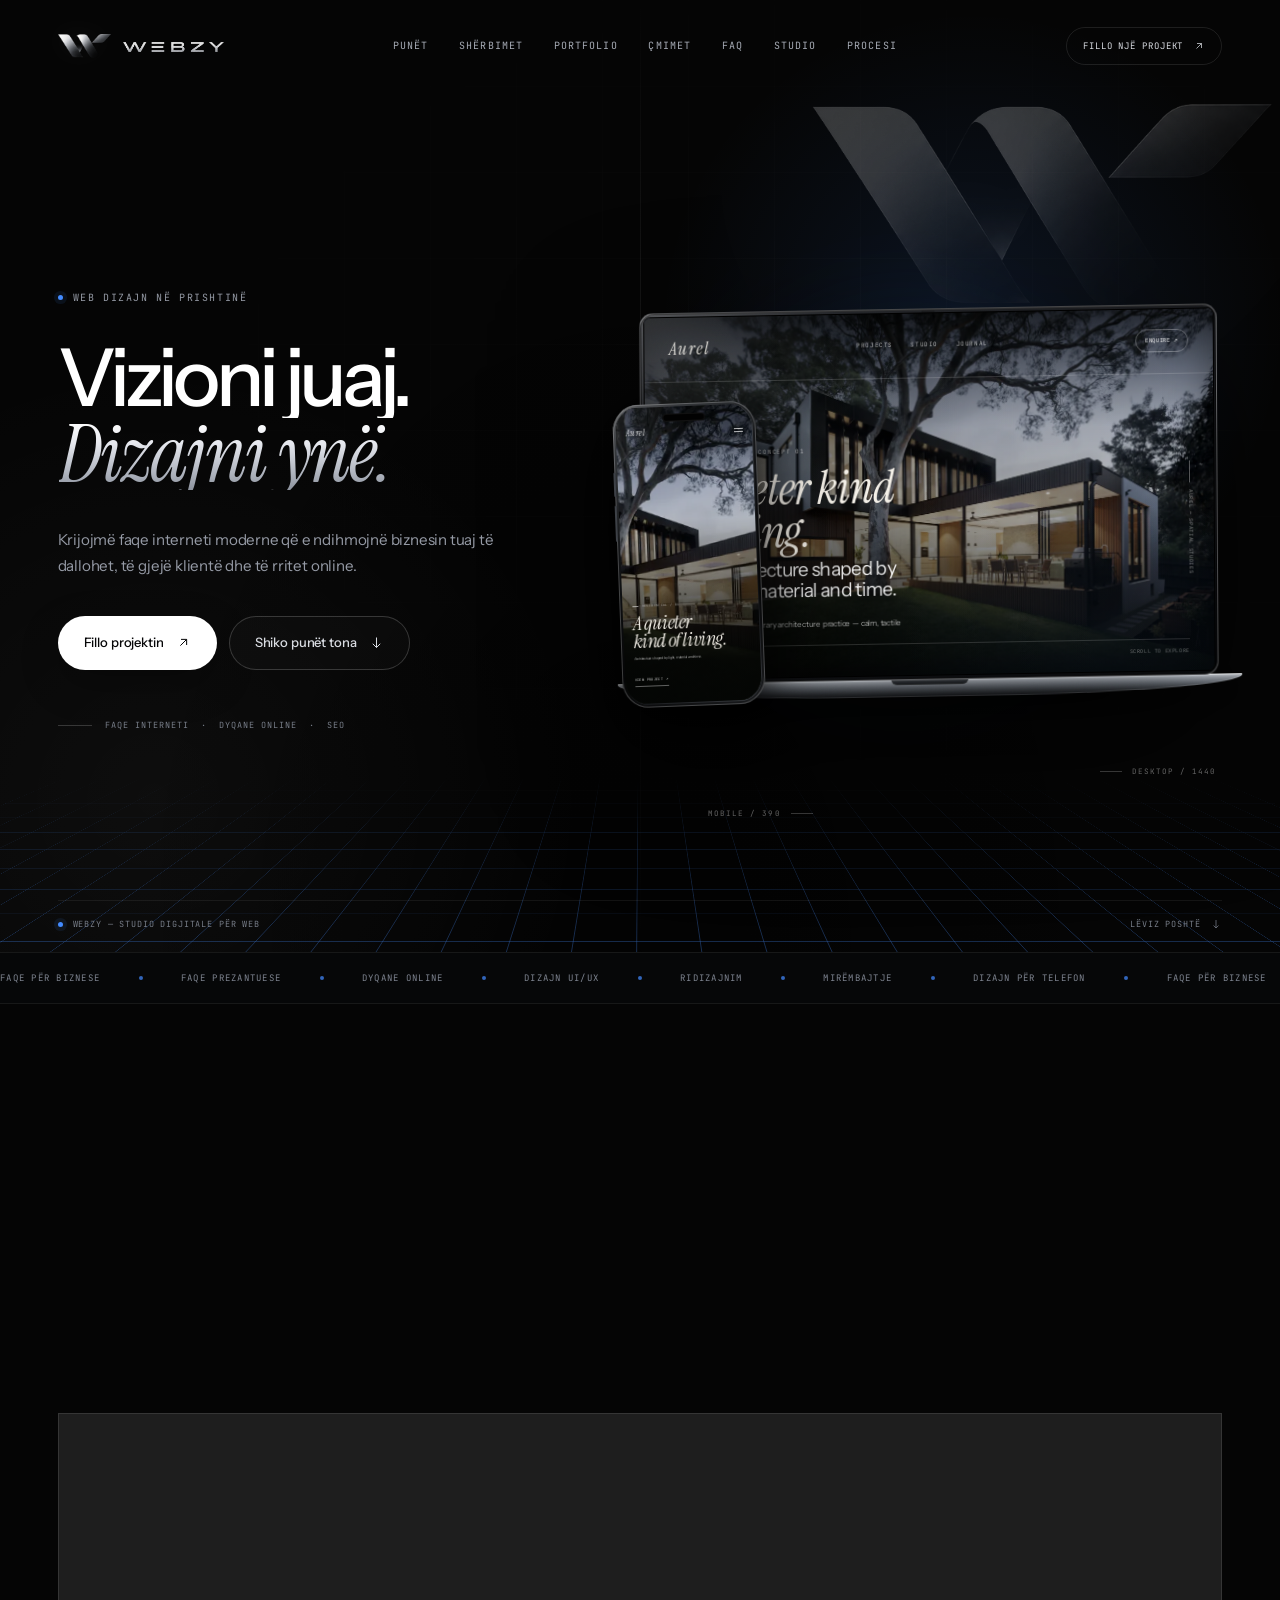
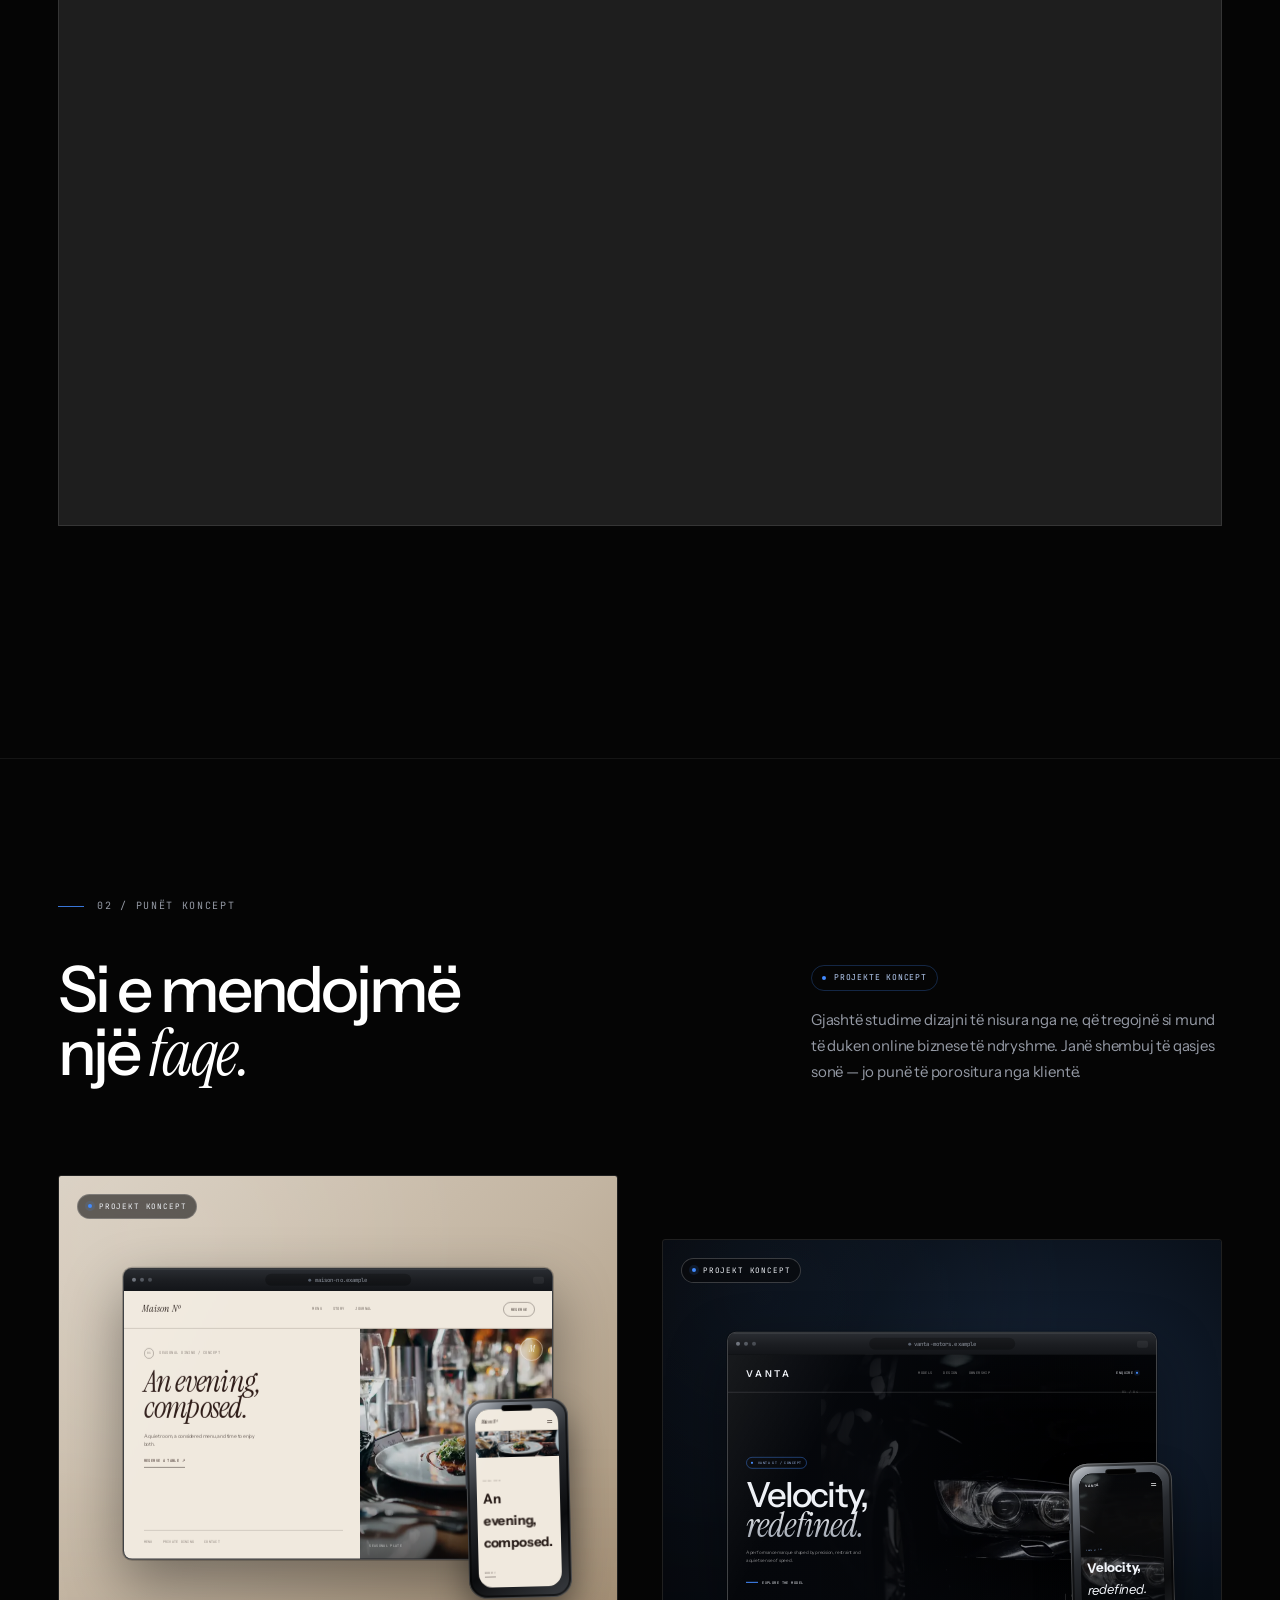
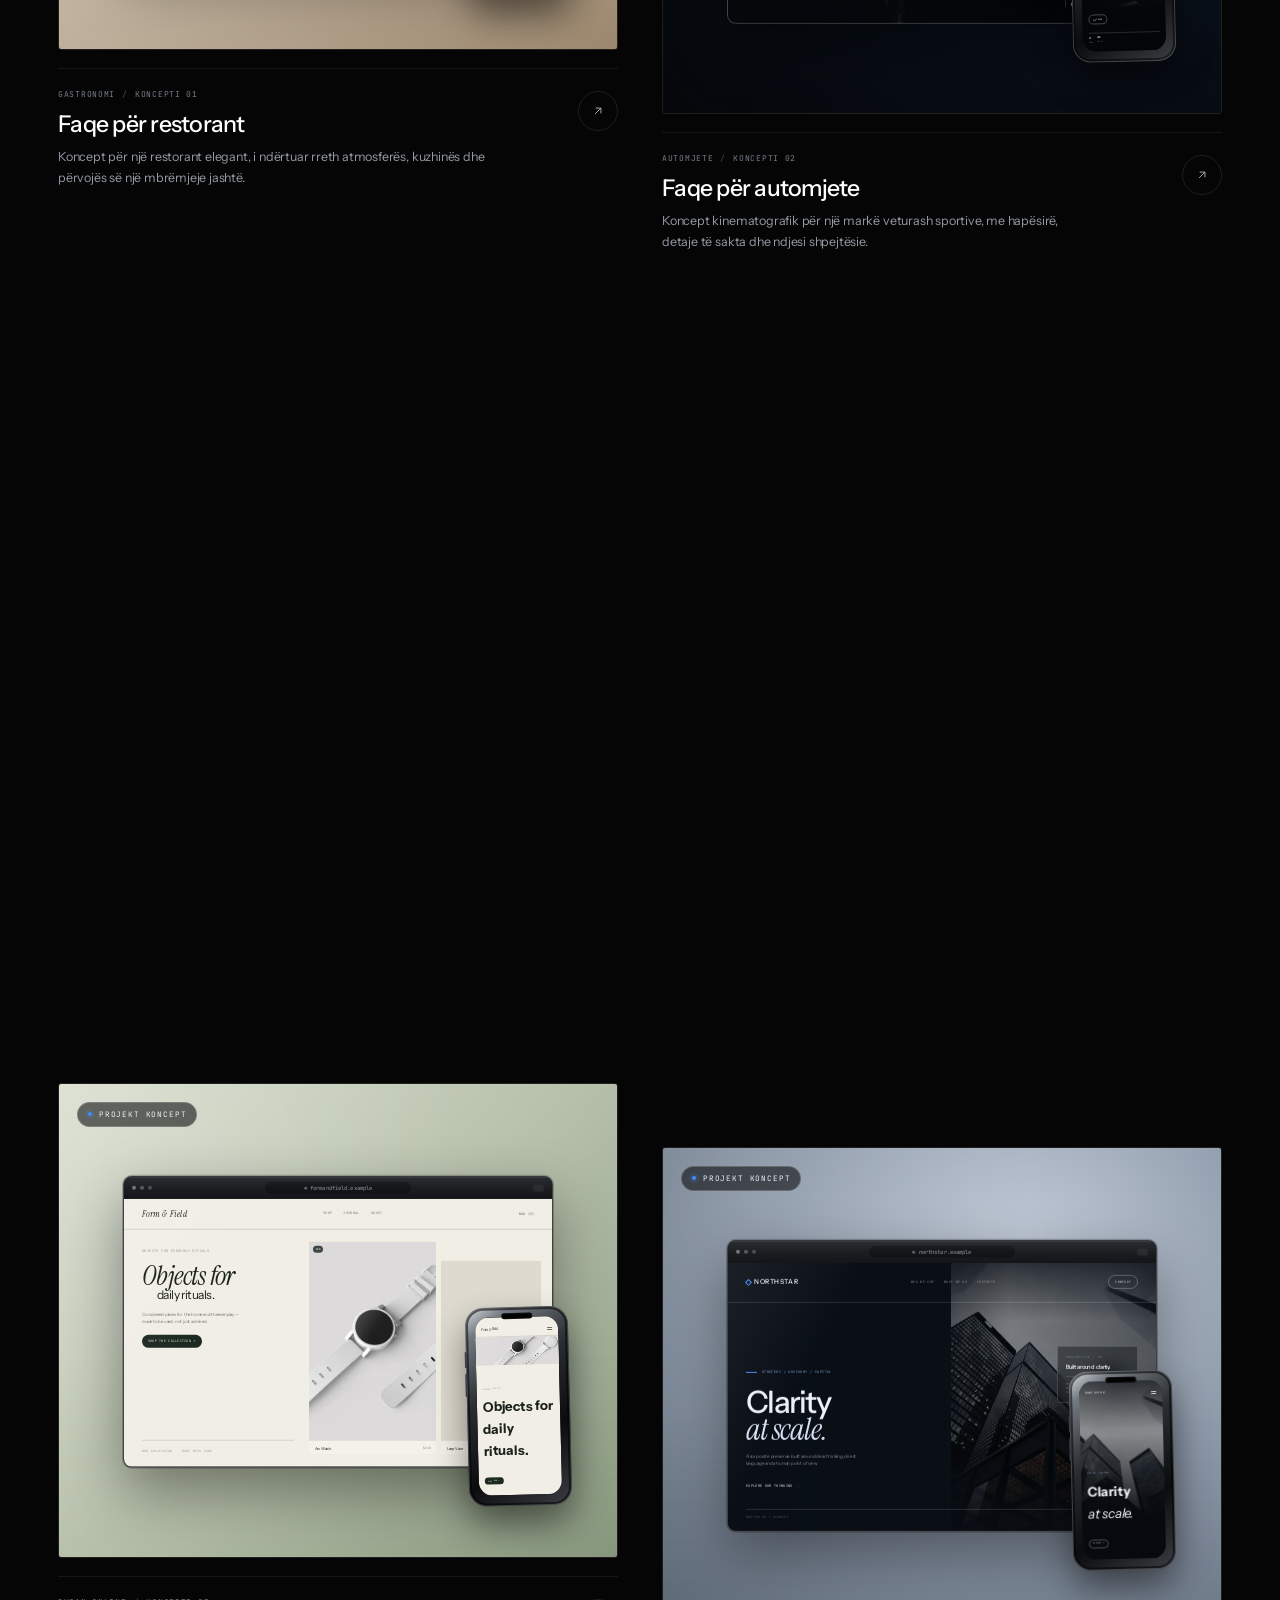
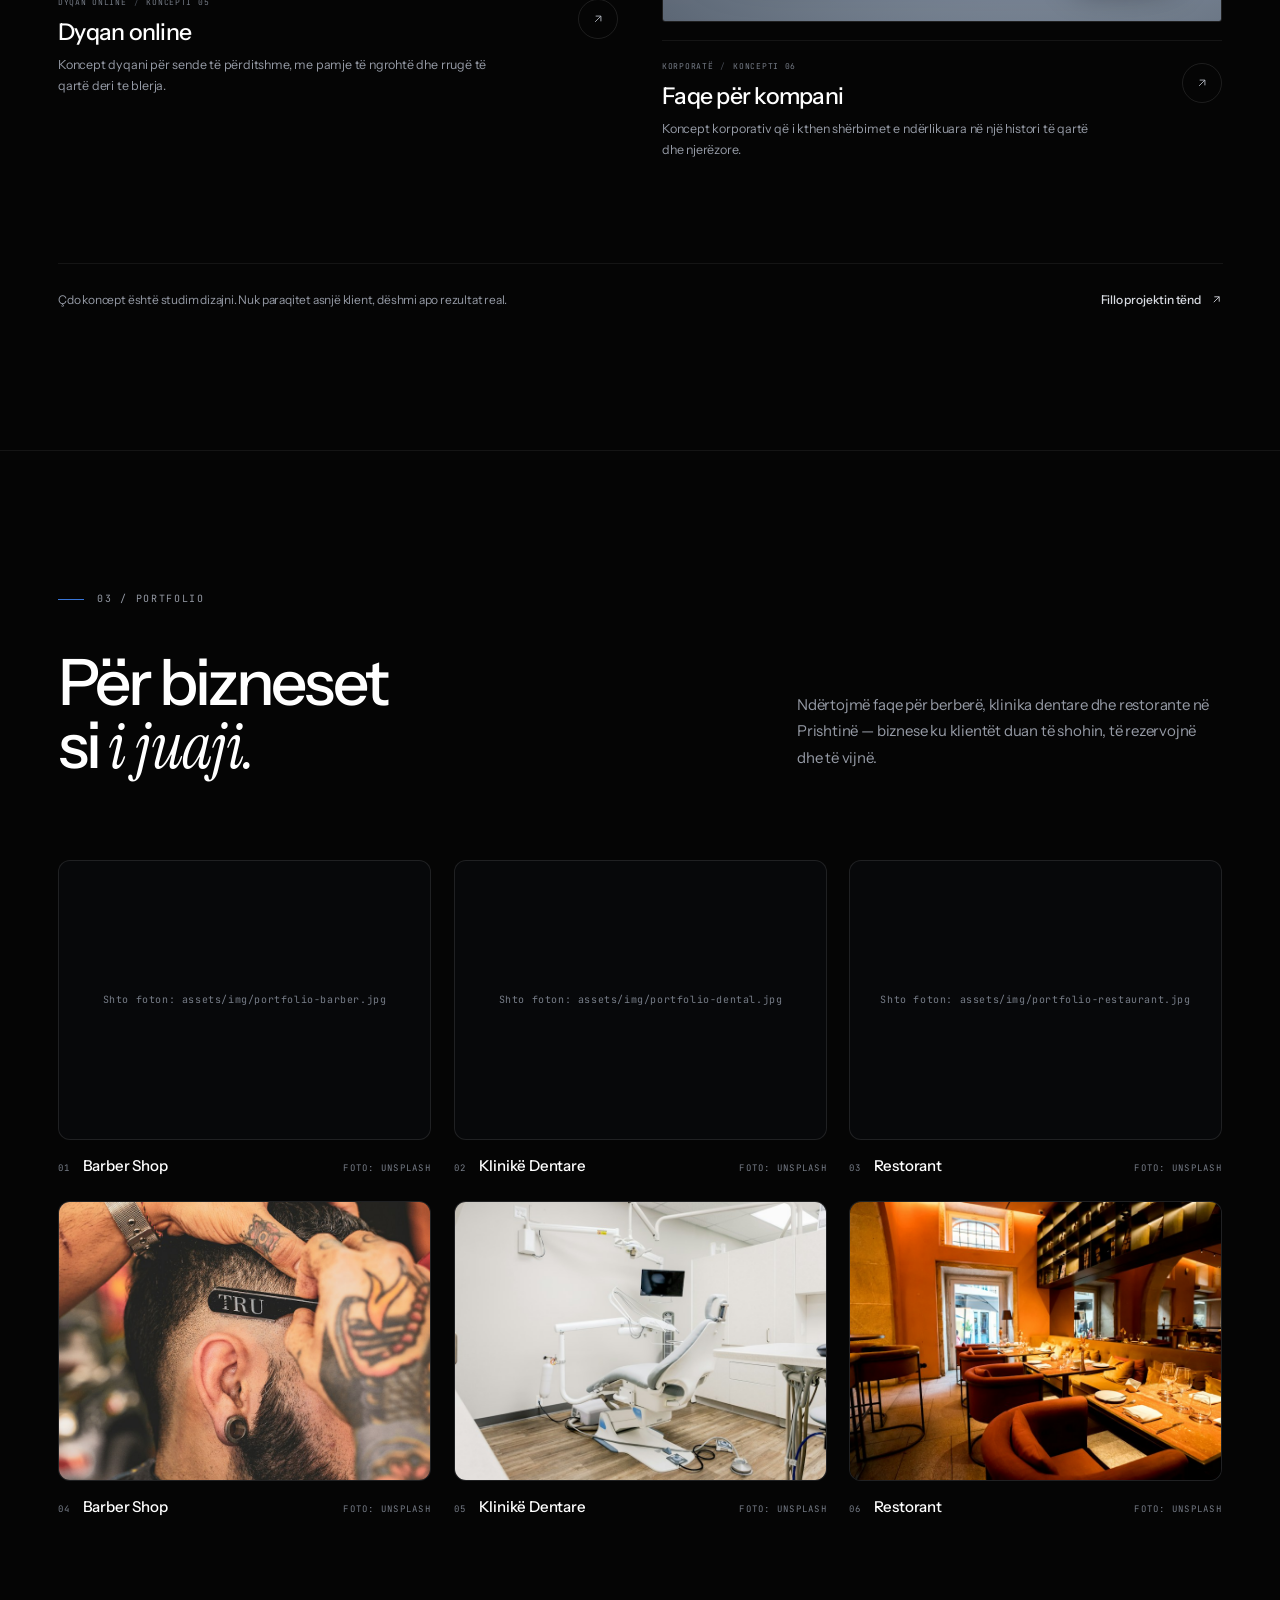
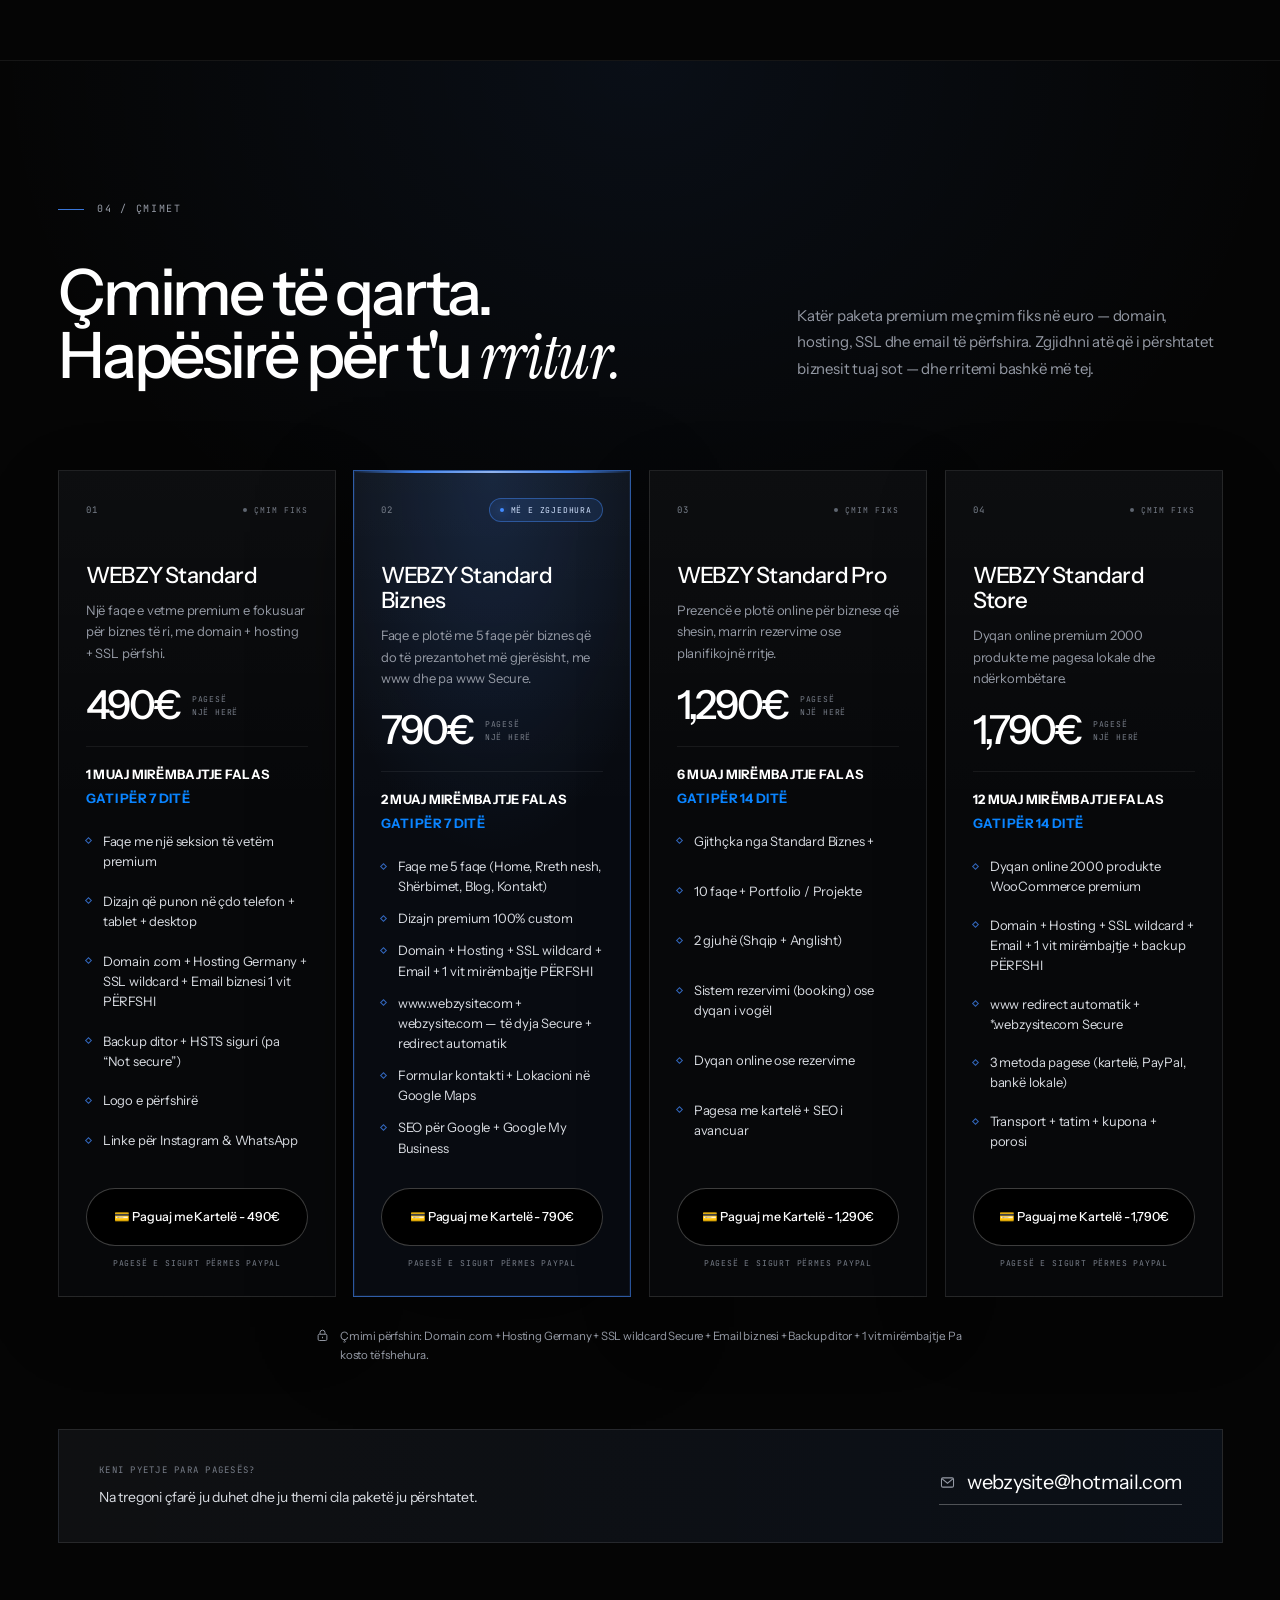
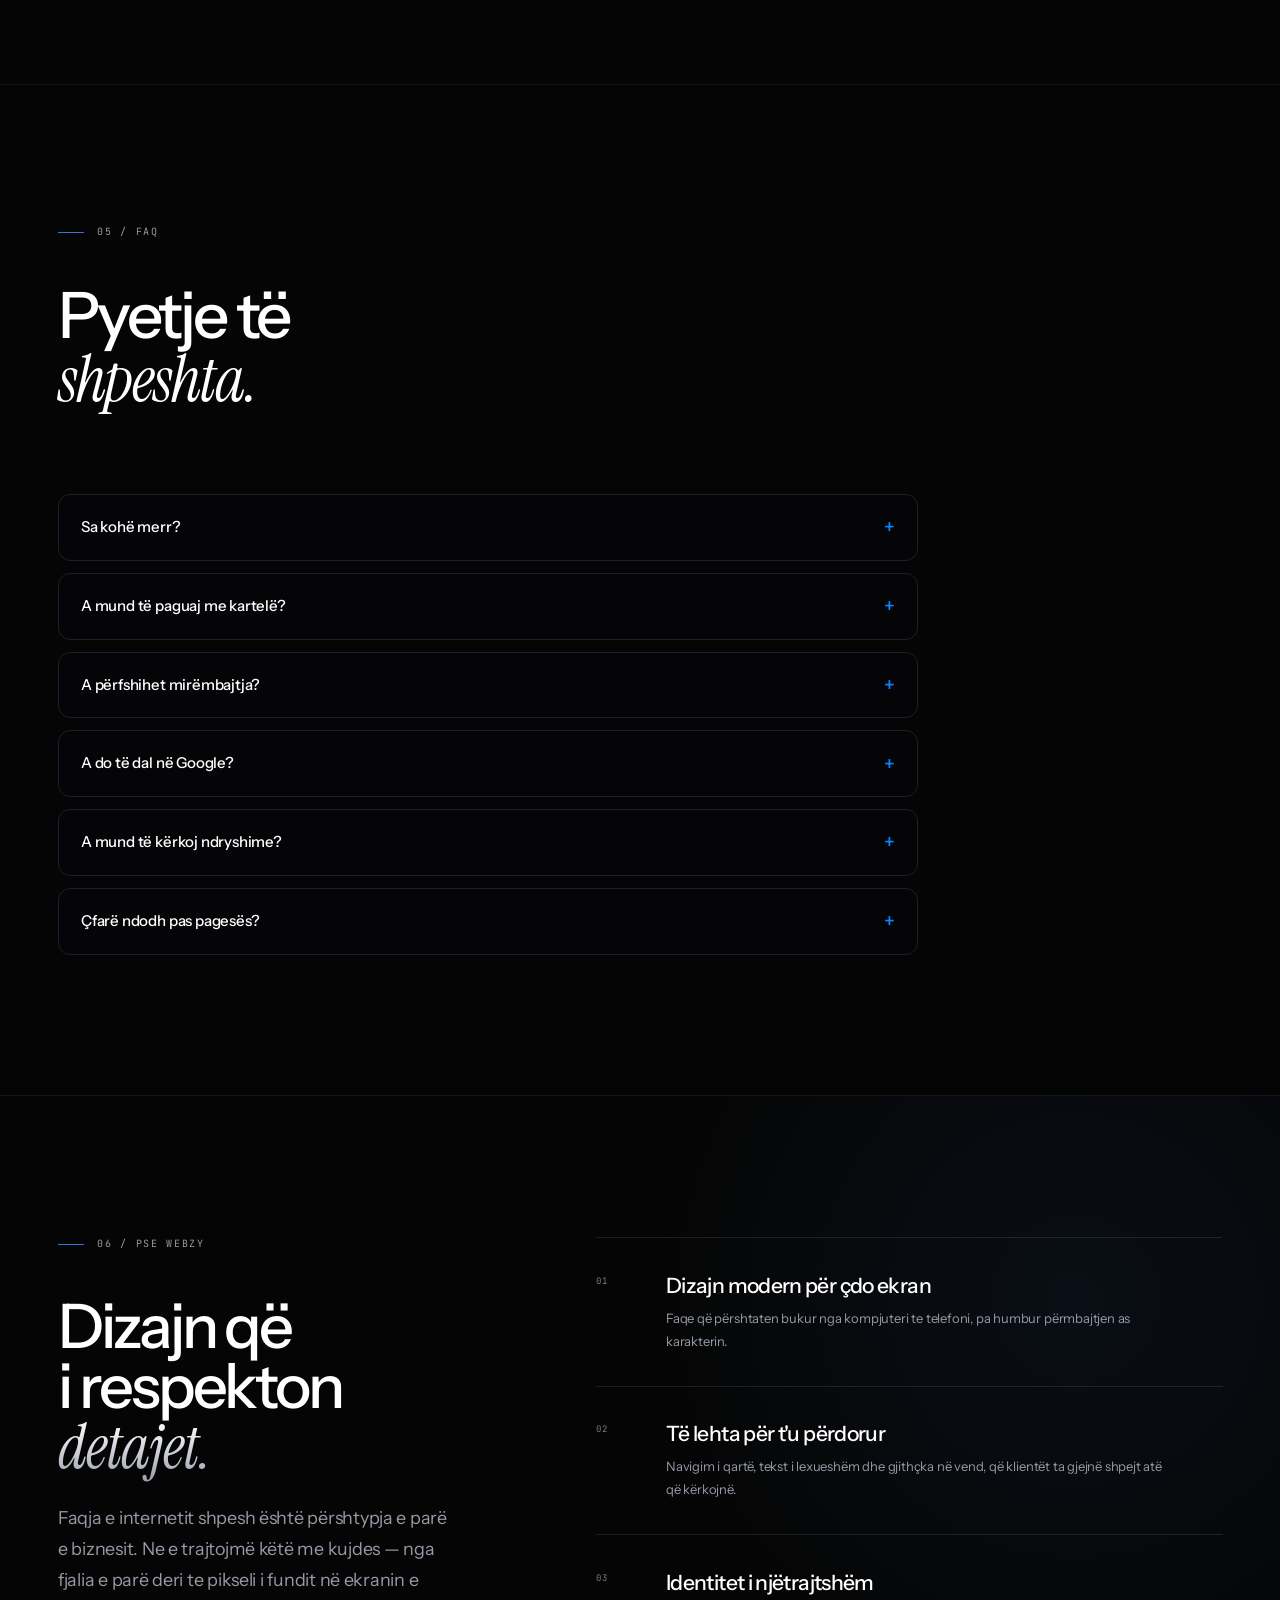
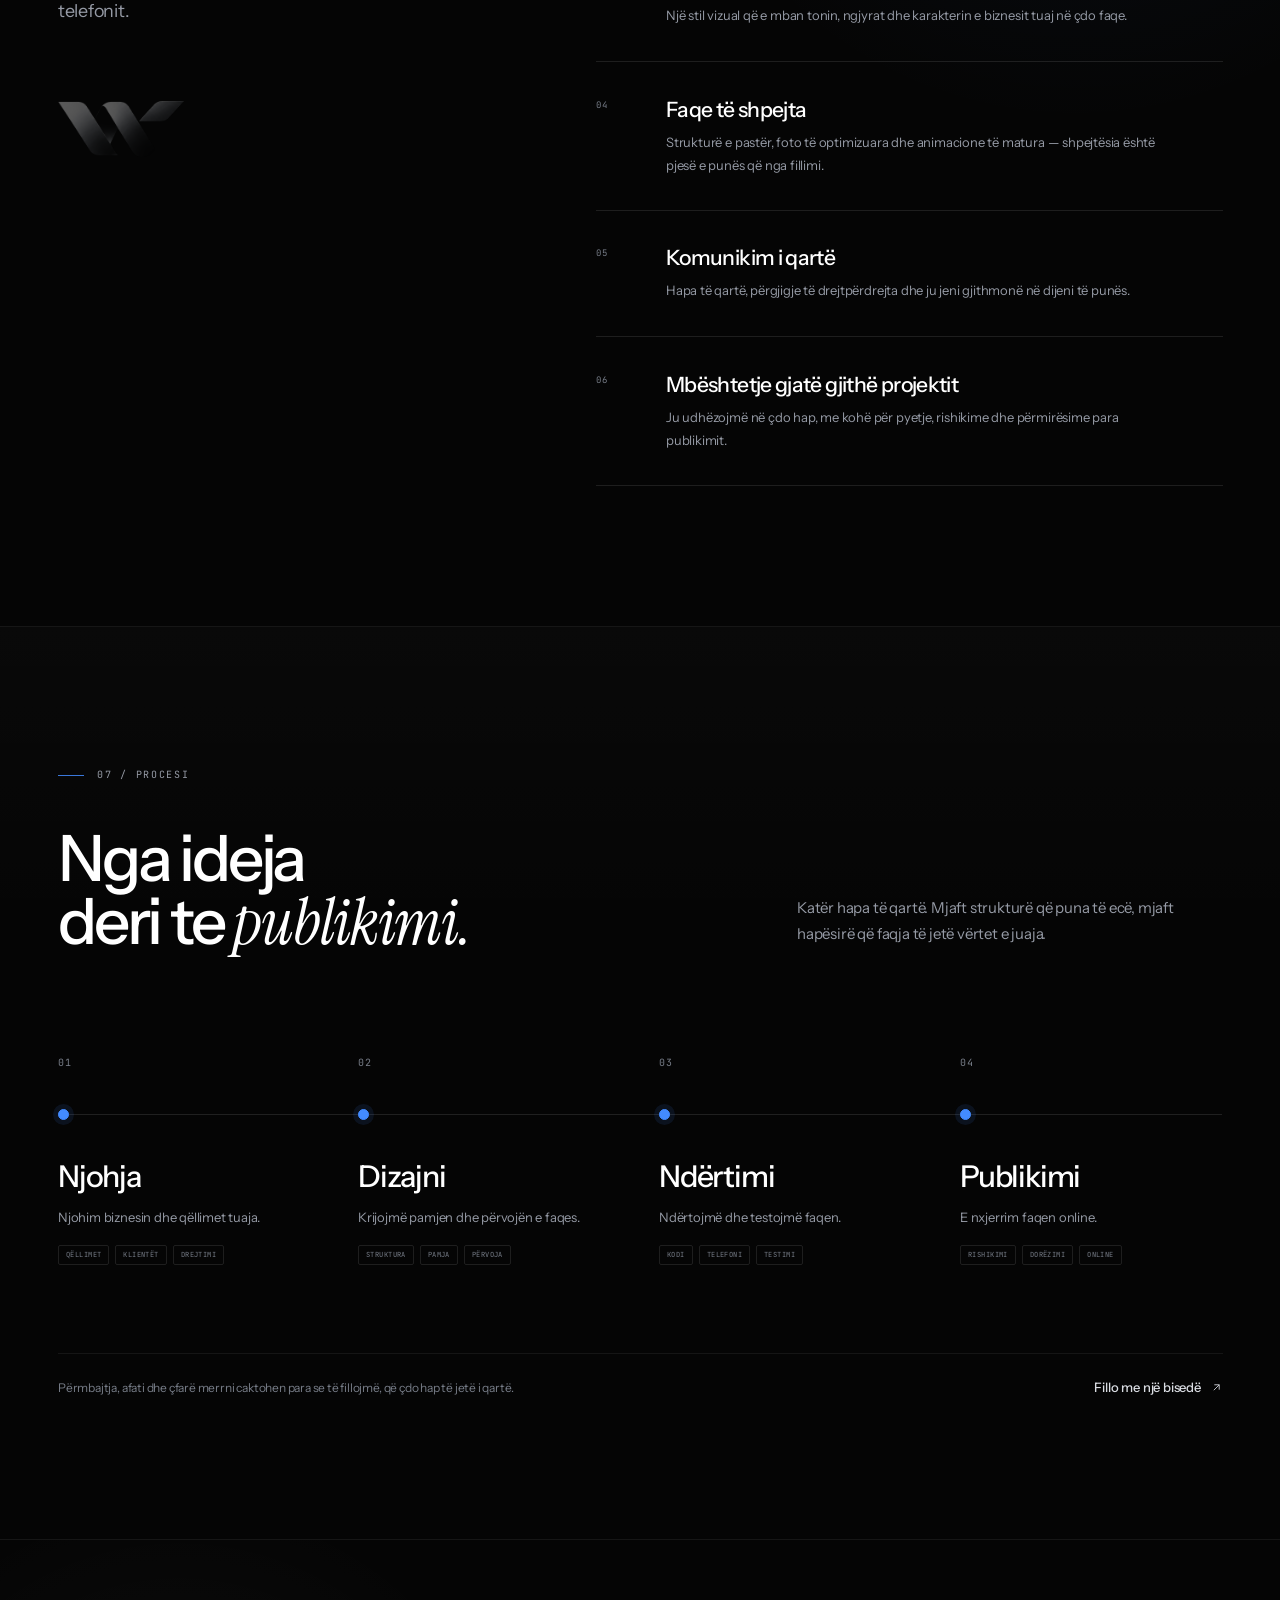
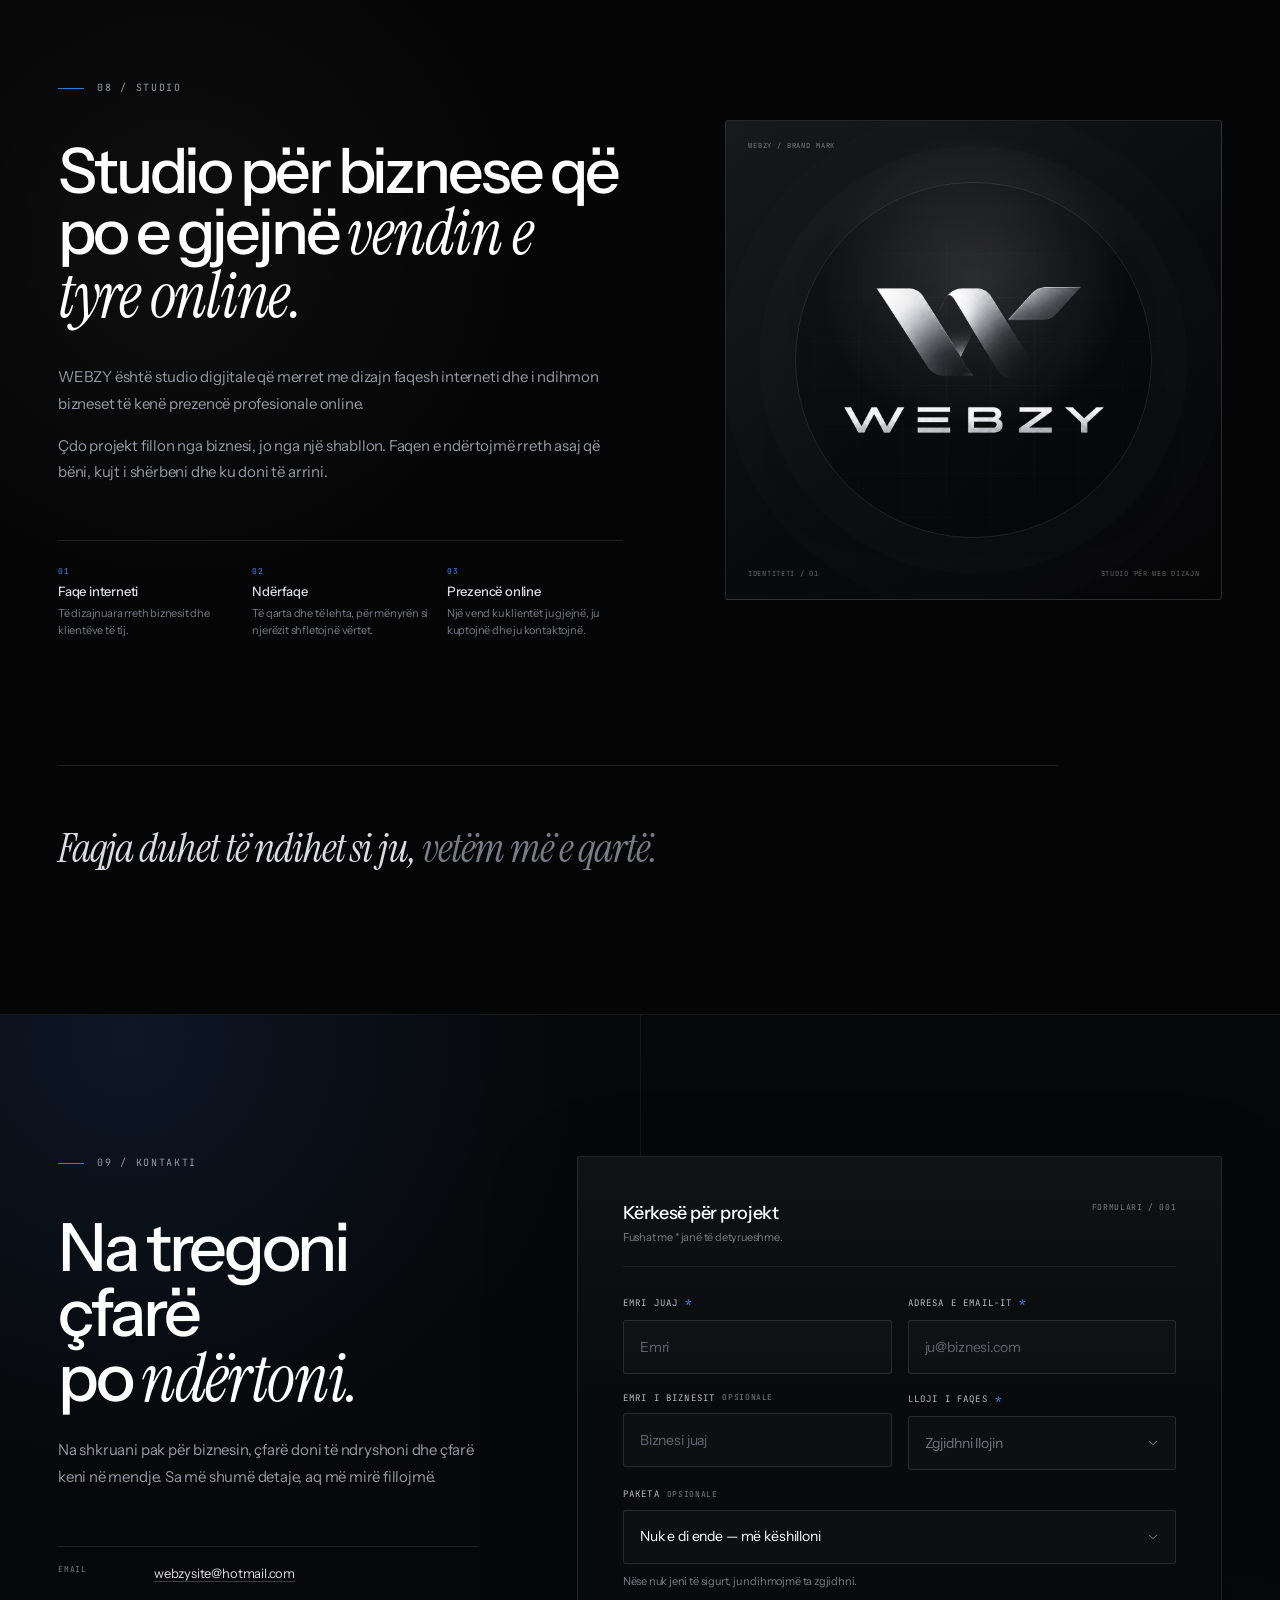
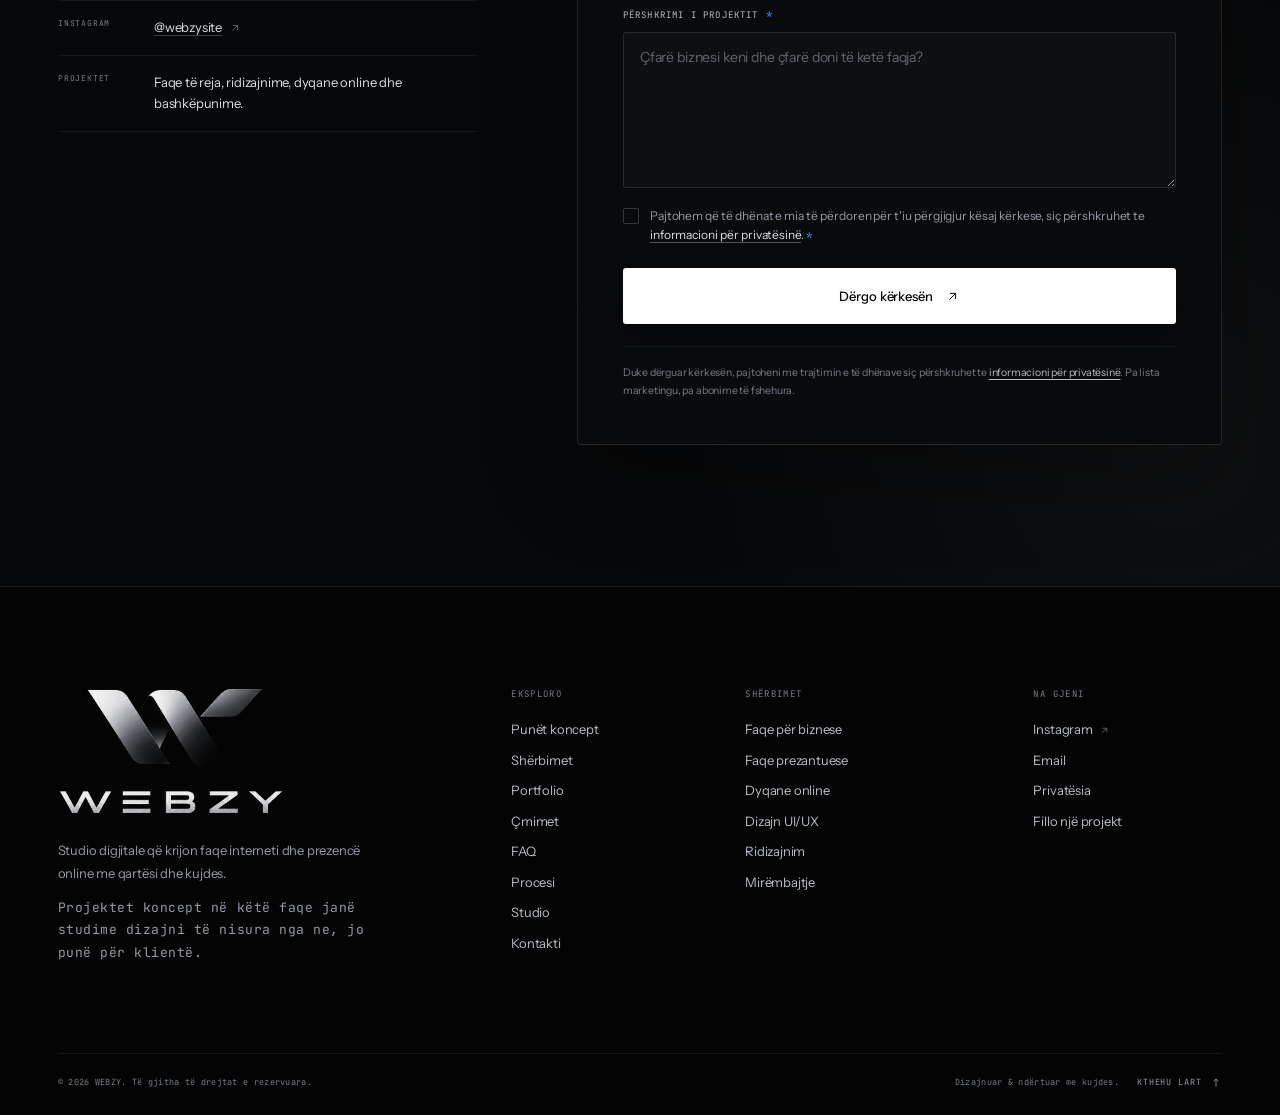
==== commit a0ff33fd: "Add Google-compatible favicons Google Search only shows a site icon that is square and a multiple of" ====
--- a/index.html
+++ b/index.html
@@ -24,7 +24,10 @@
   <meta name="twitter:image:alt" content="WEBZY — Vizioni juaj. Dizajni ynë. Logoja metalike e WEBZY mbi sfond të zi.">
   <link rel="canonical" href="https://webzysite.com/">
   <meta property="og:url" content="https://webzysite.com/">
-  <link rel="icon" type="image/png" sizes="64x64" href="assets/img/favicon-64.png">
+  <link rel="icon" href="/favicon.ico" sizes="48x48">
+  <link rel="icon" type="image/png" sizes="192x192" href="assets/img/favicon-192.png">
+  <link rel="icon" type="image/png" sizes="96x96" href="assets/img/favicon-96.png">
+  <link rel="manifest" href="/site.webmanifest">
   <link rel="apple-touch-icon" href="assets/img/apple-touch-icon.png">
   <link rel="preload" href="assets/fonts/instrument-sans-latin.woff2" as="font" type="font/woff2" crossorigin>
   <link rel="preload" href="assets/fonts/instrument-serif-italic-latin.woff2" as="font" type="font/woff2" crossorigin>
@@ -39,7 +42,7 @@
     "@type": "ProfessionalService",
     "name": "WEBZY",
     "url": "https://webzysite.com/",
-    "logo": "https://webzysite.com/assets/img/apple-touch-icon.png",
+    "logo": "https://webzysite.com/assets/img/favicon-512.png",
     "image": "https://webzysite.com/assets/img/og-cover.jpg",
     "description": "Faqe interneti moderne për biznese në Prishtinë dhe Kosovë.",
     "email": "webzysite@hotmail.com",
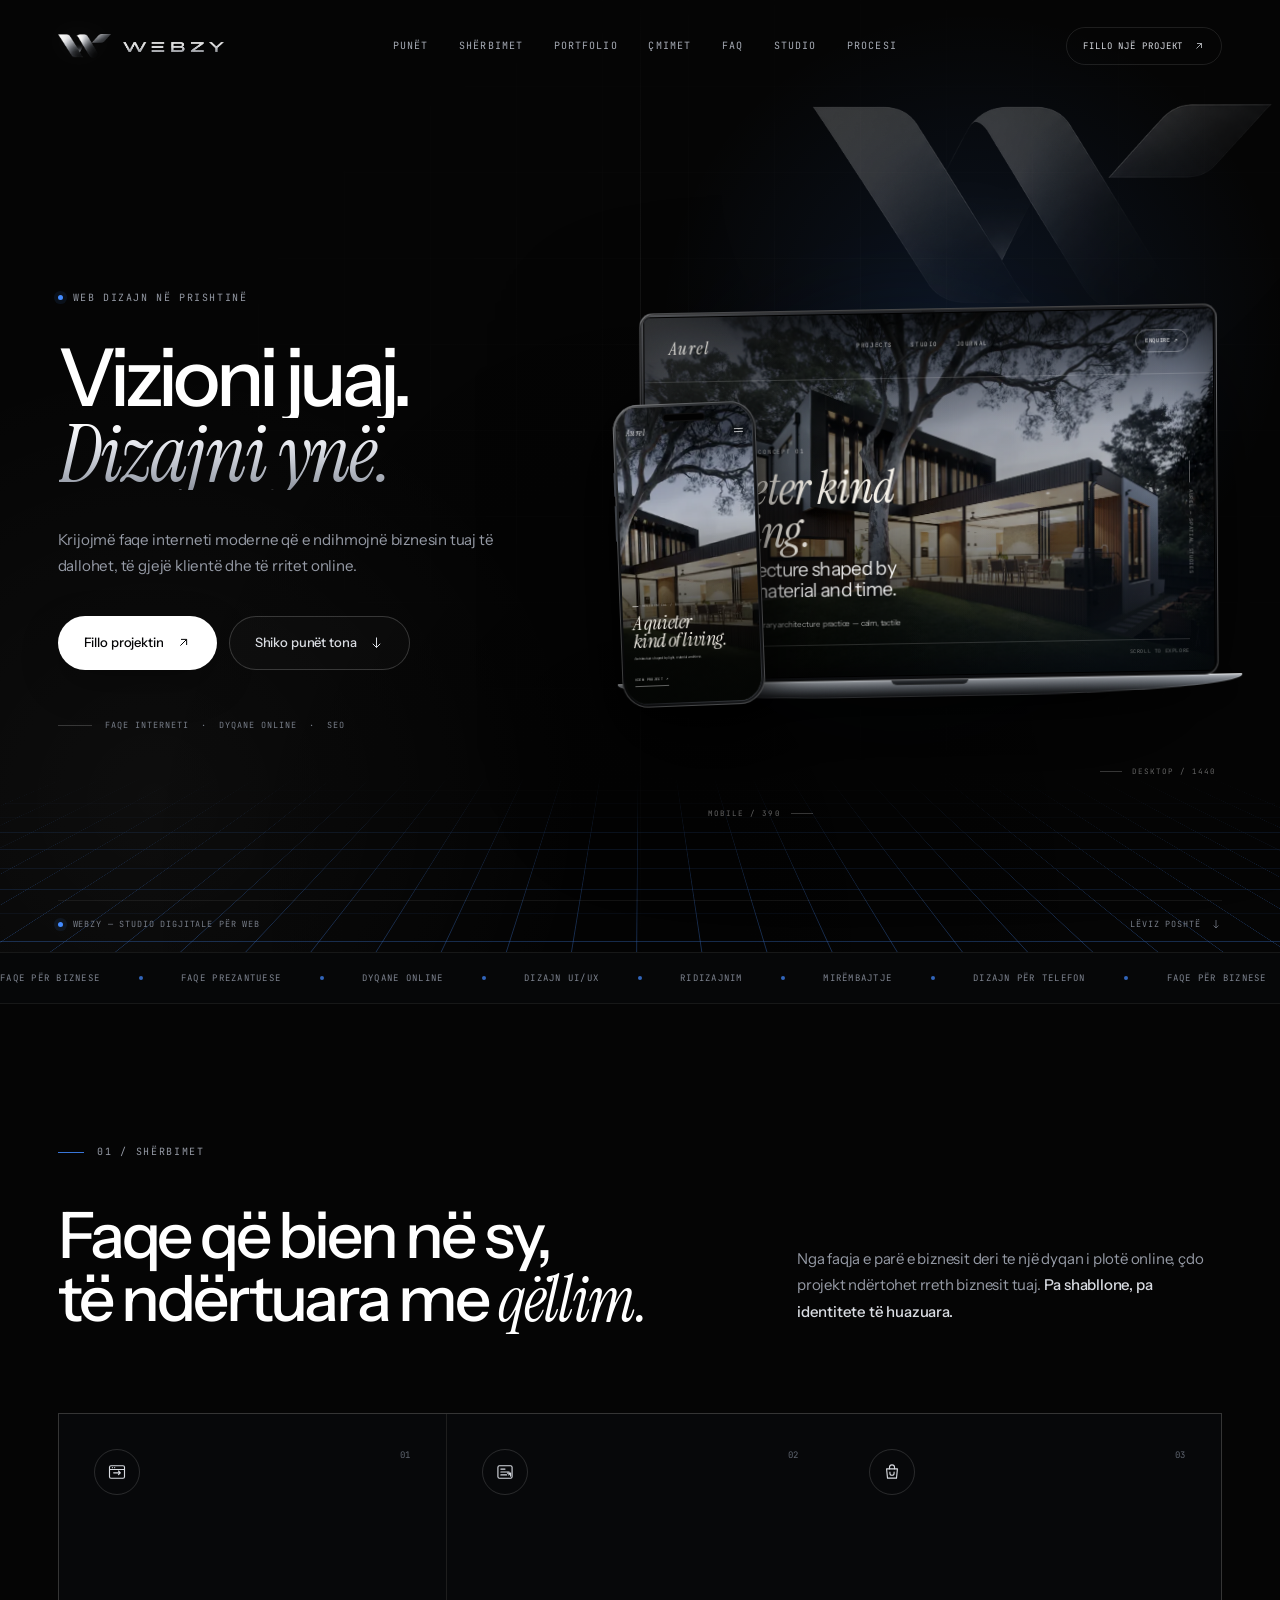
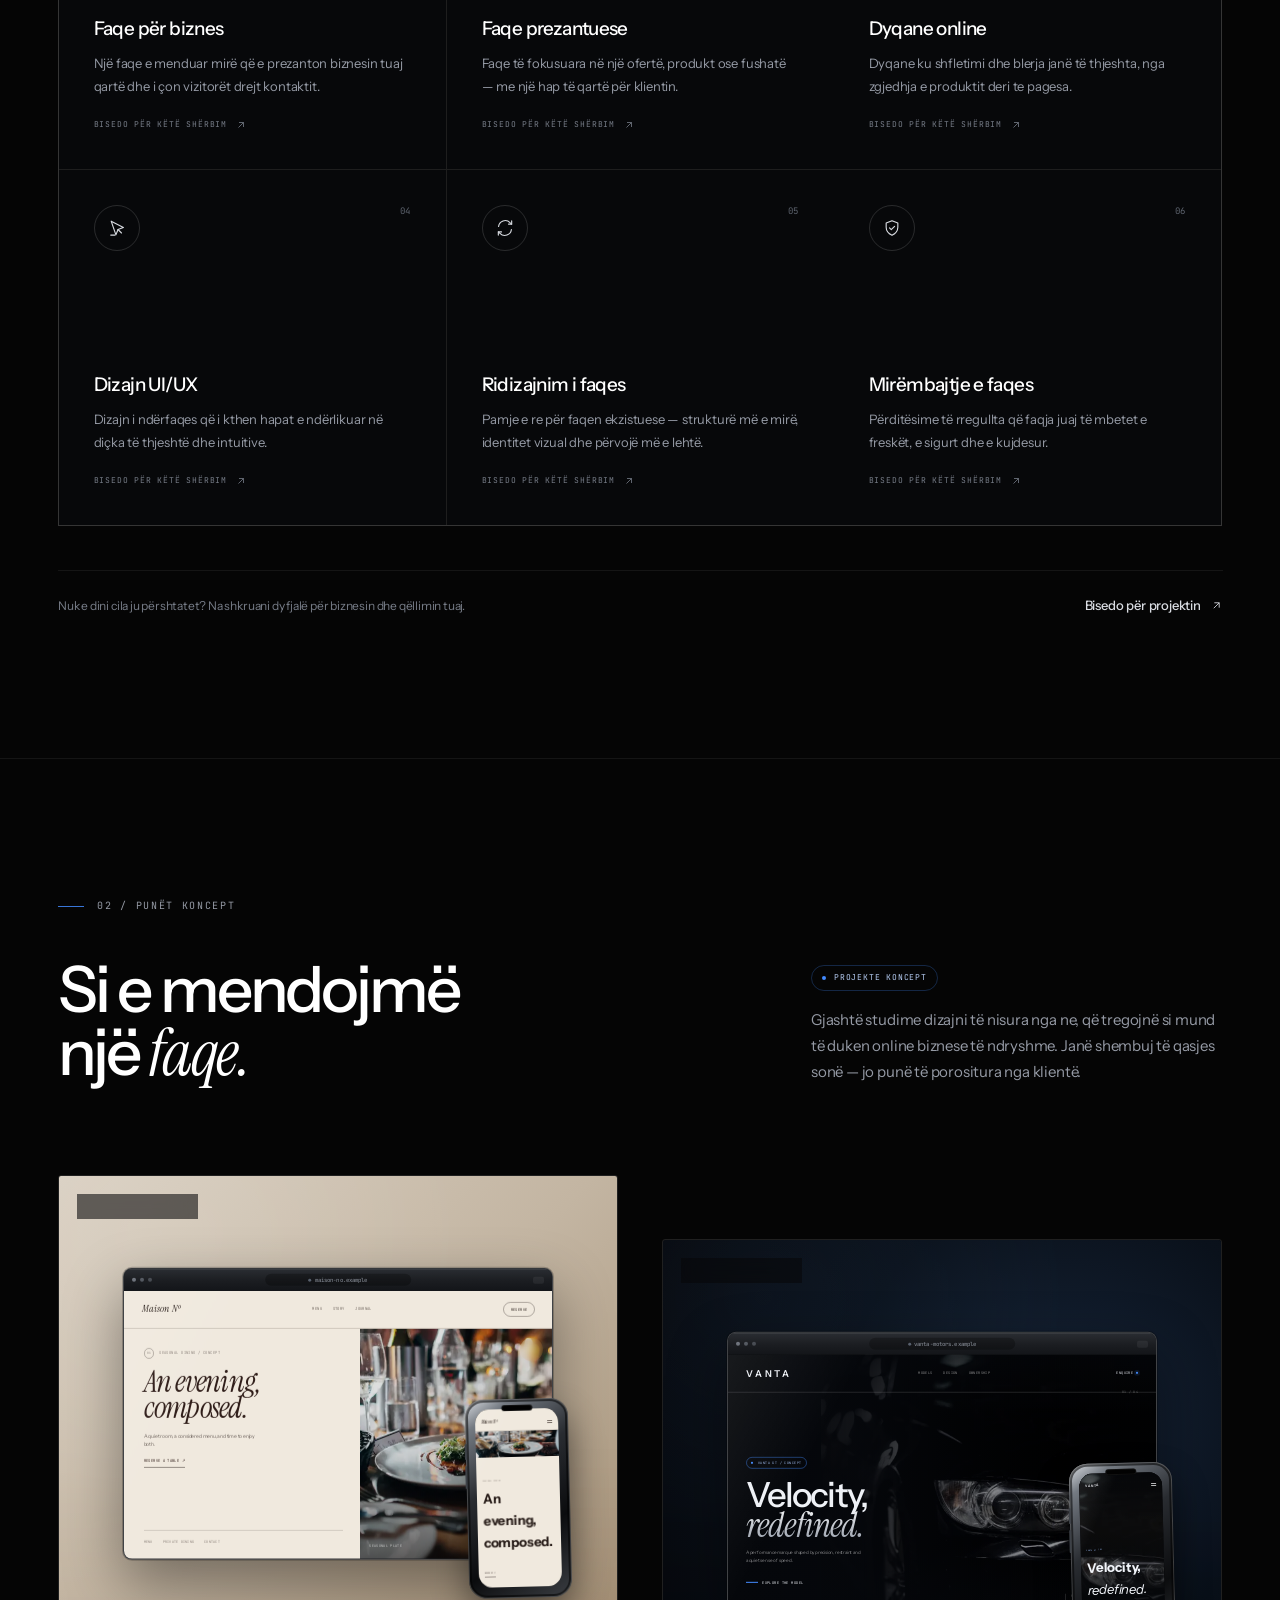
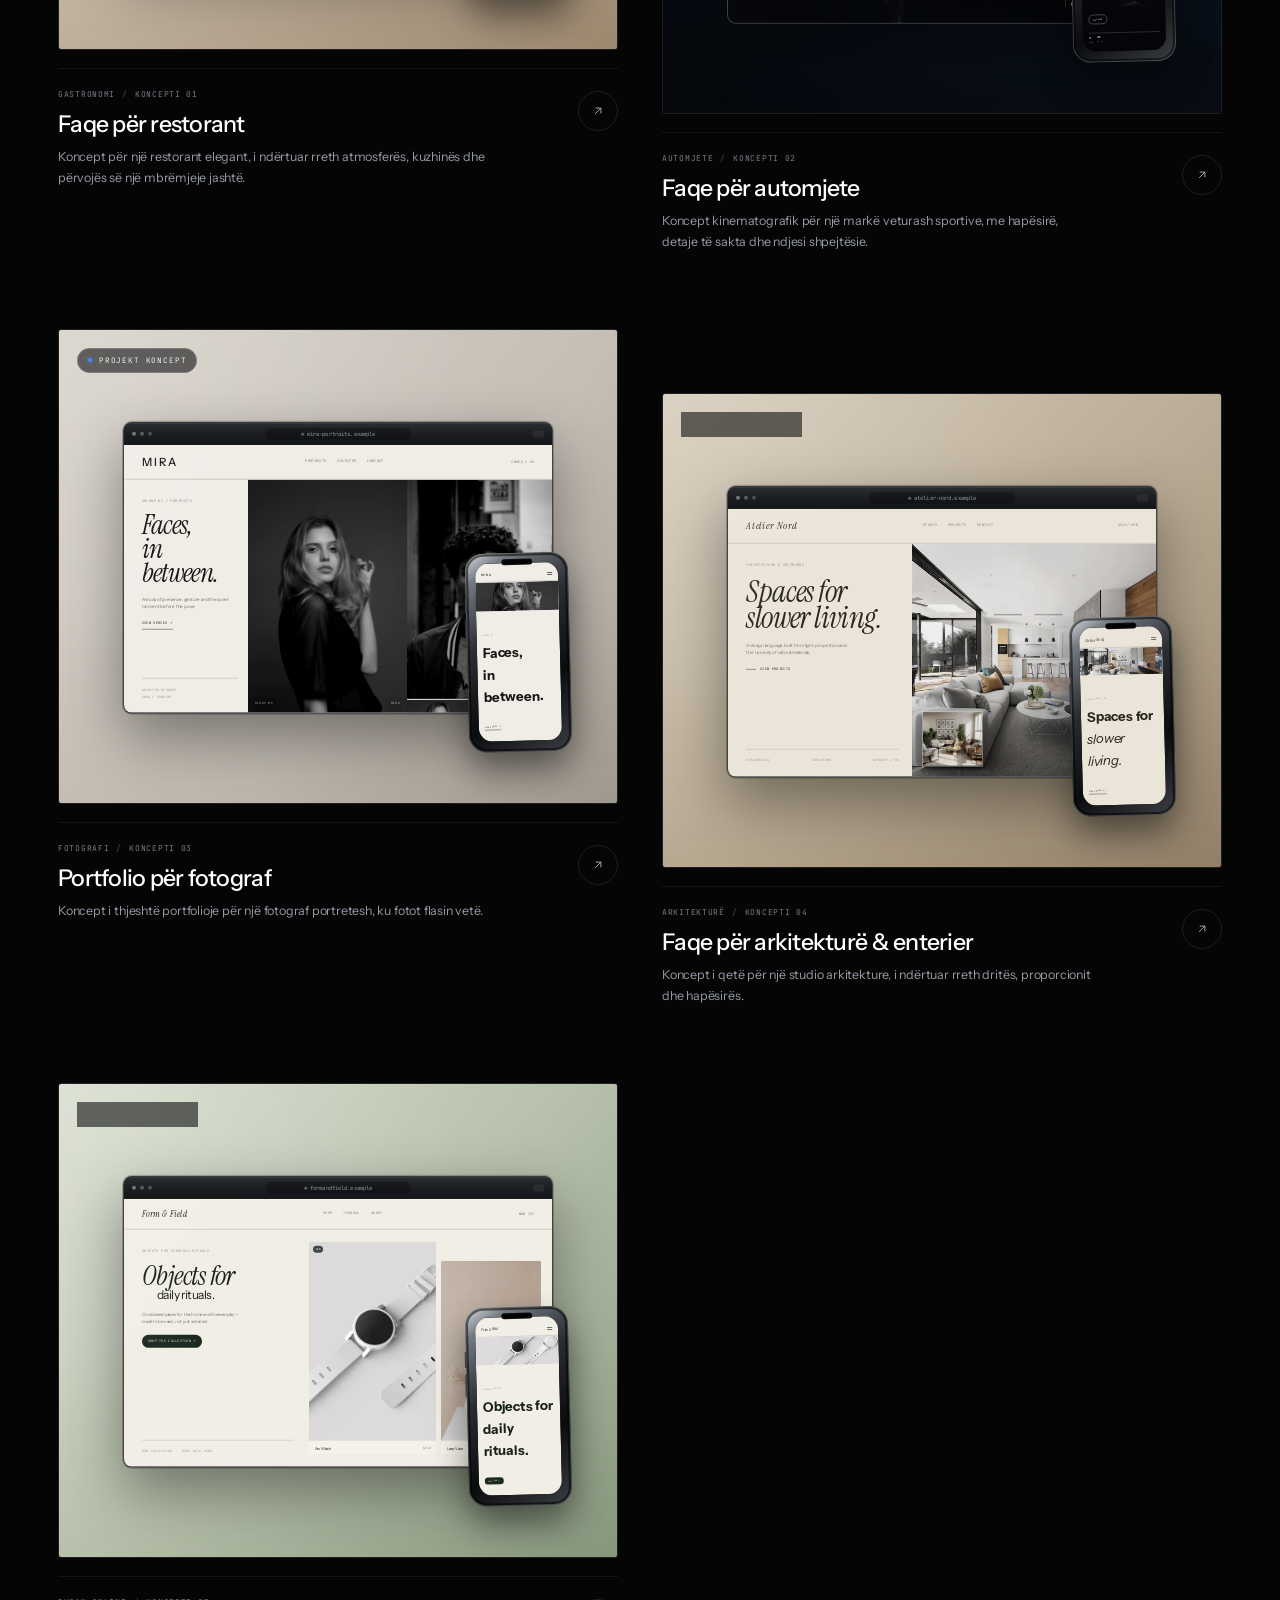
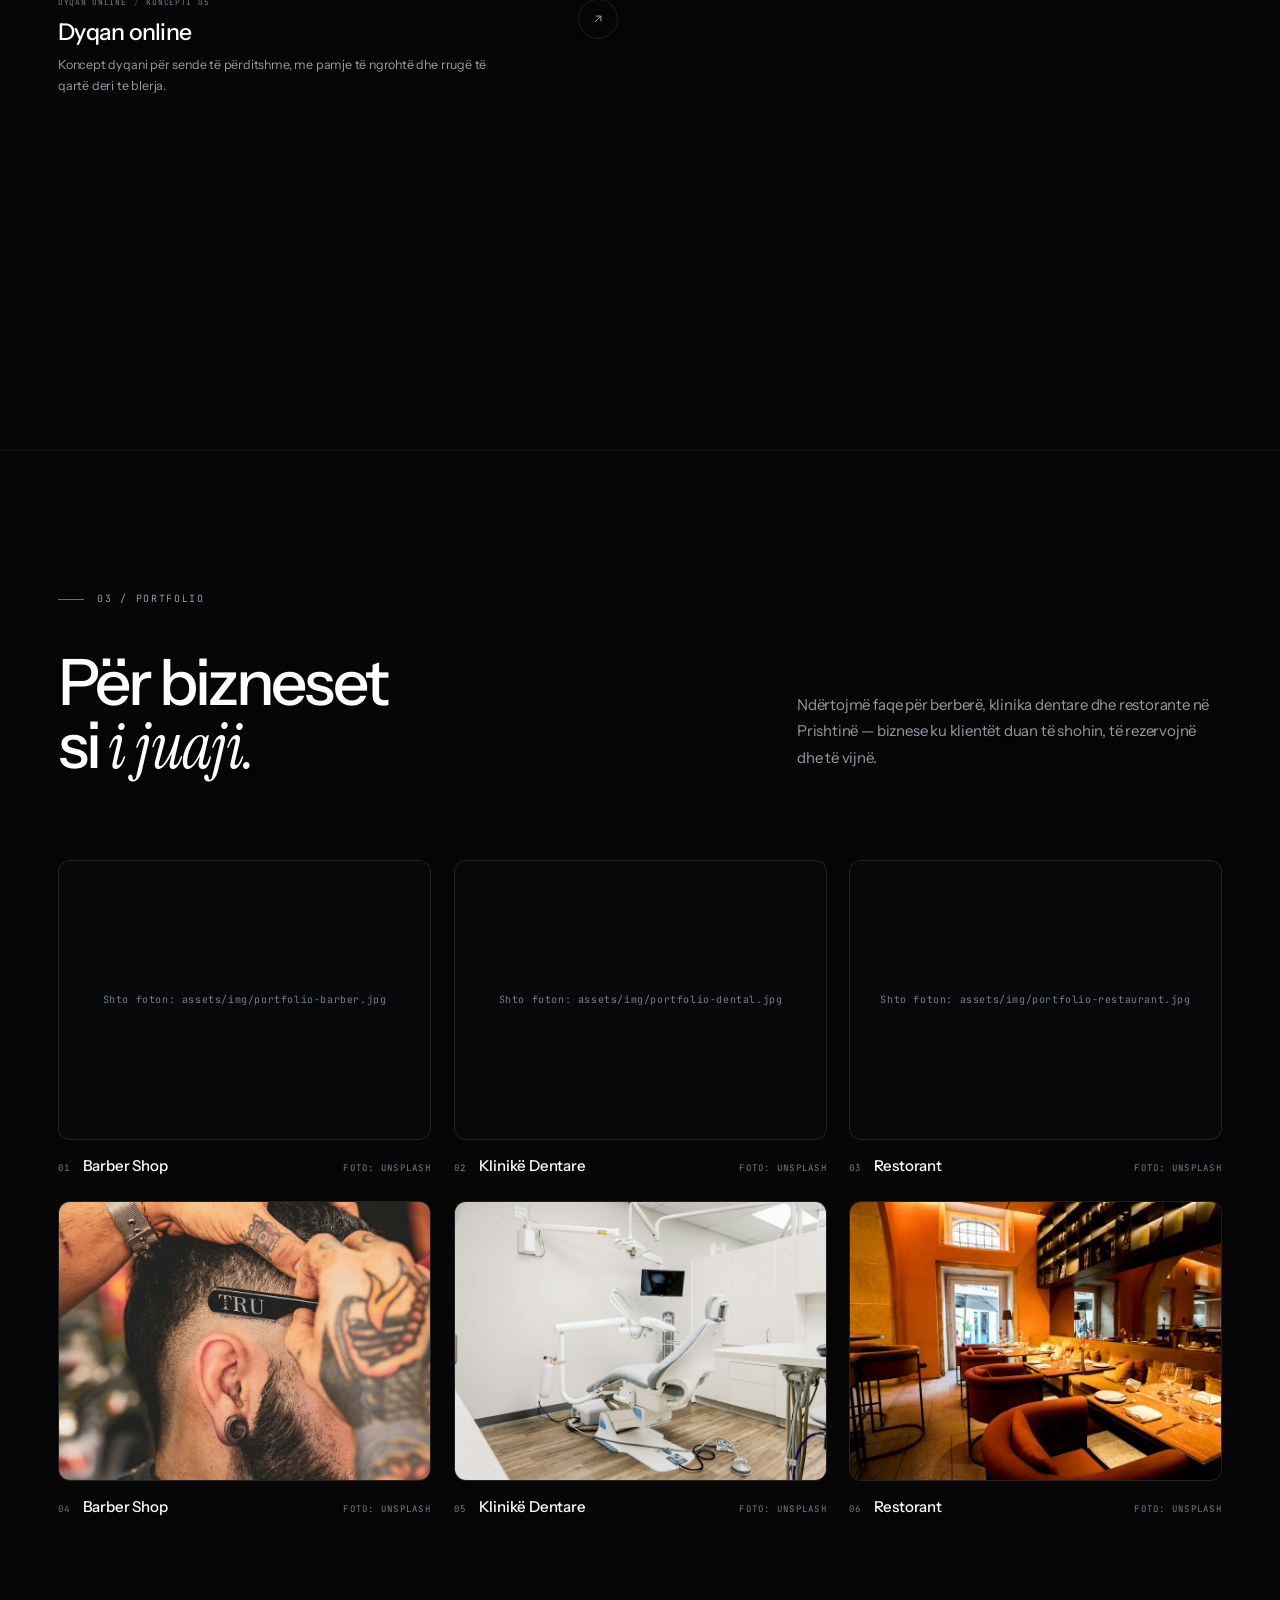
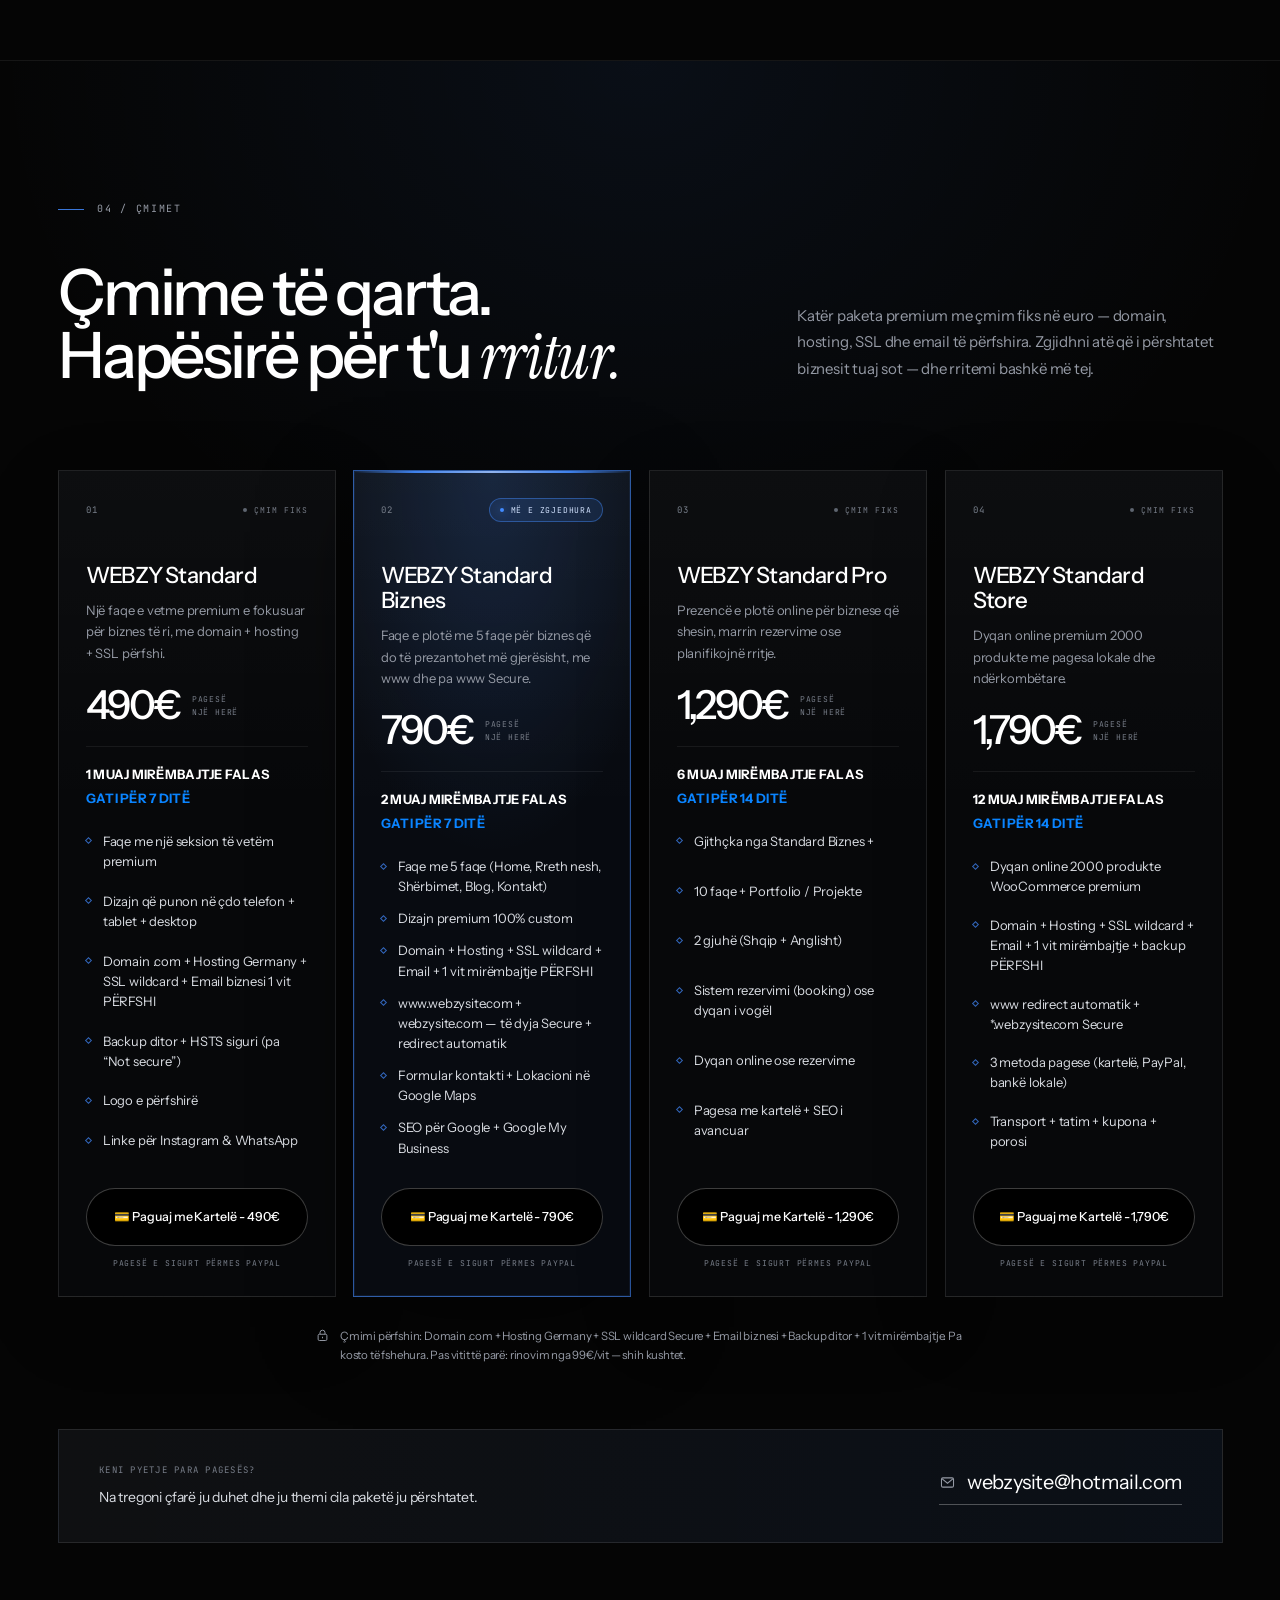
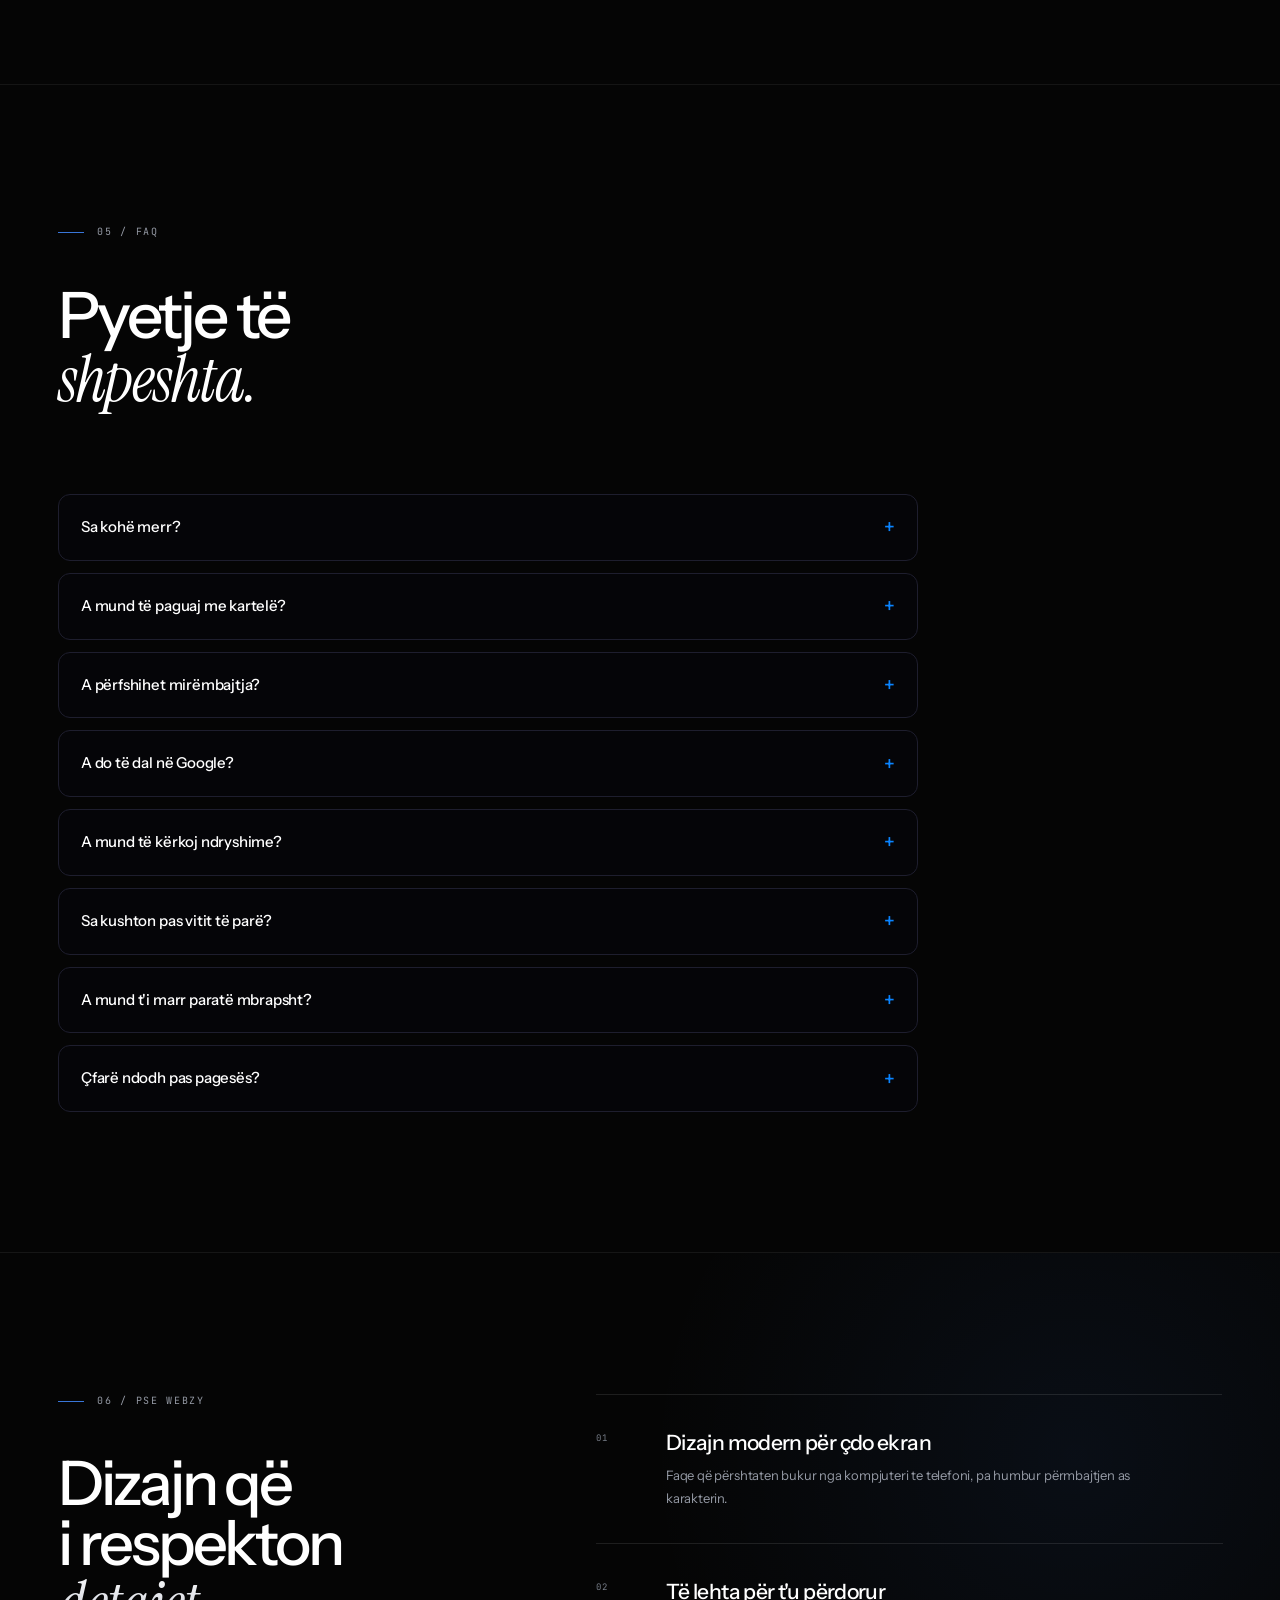
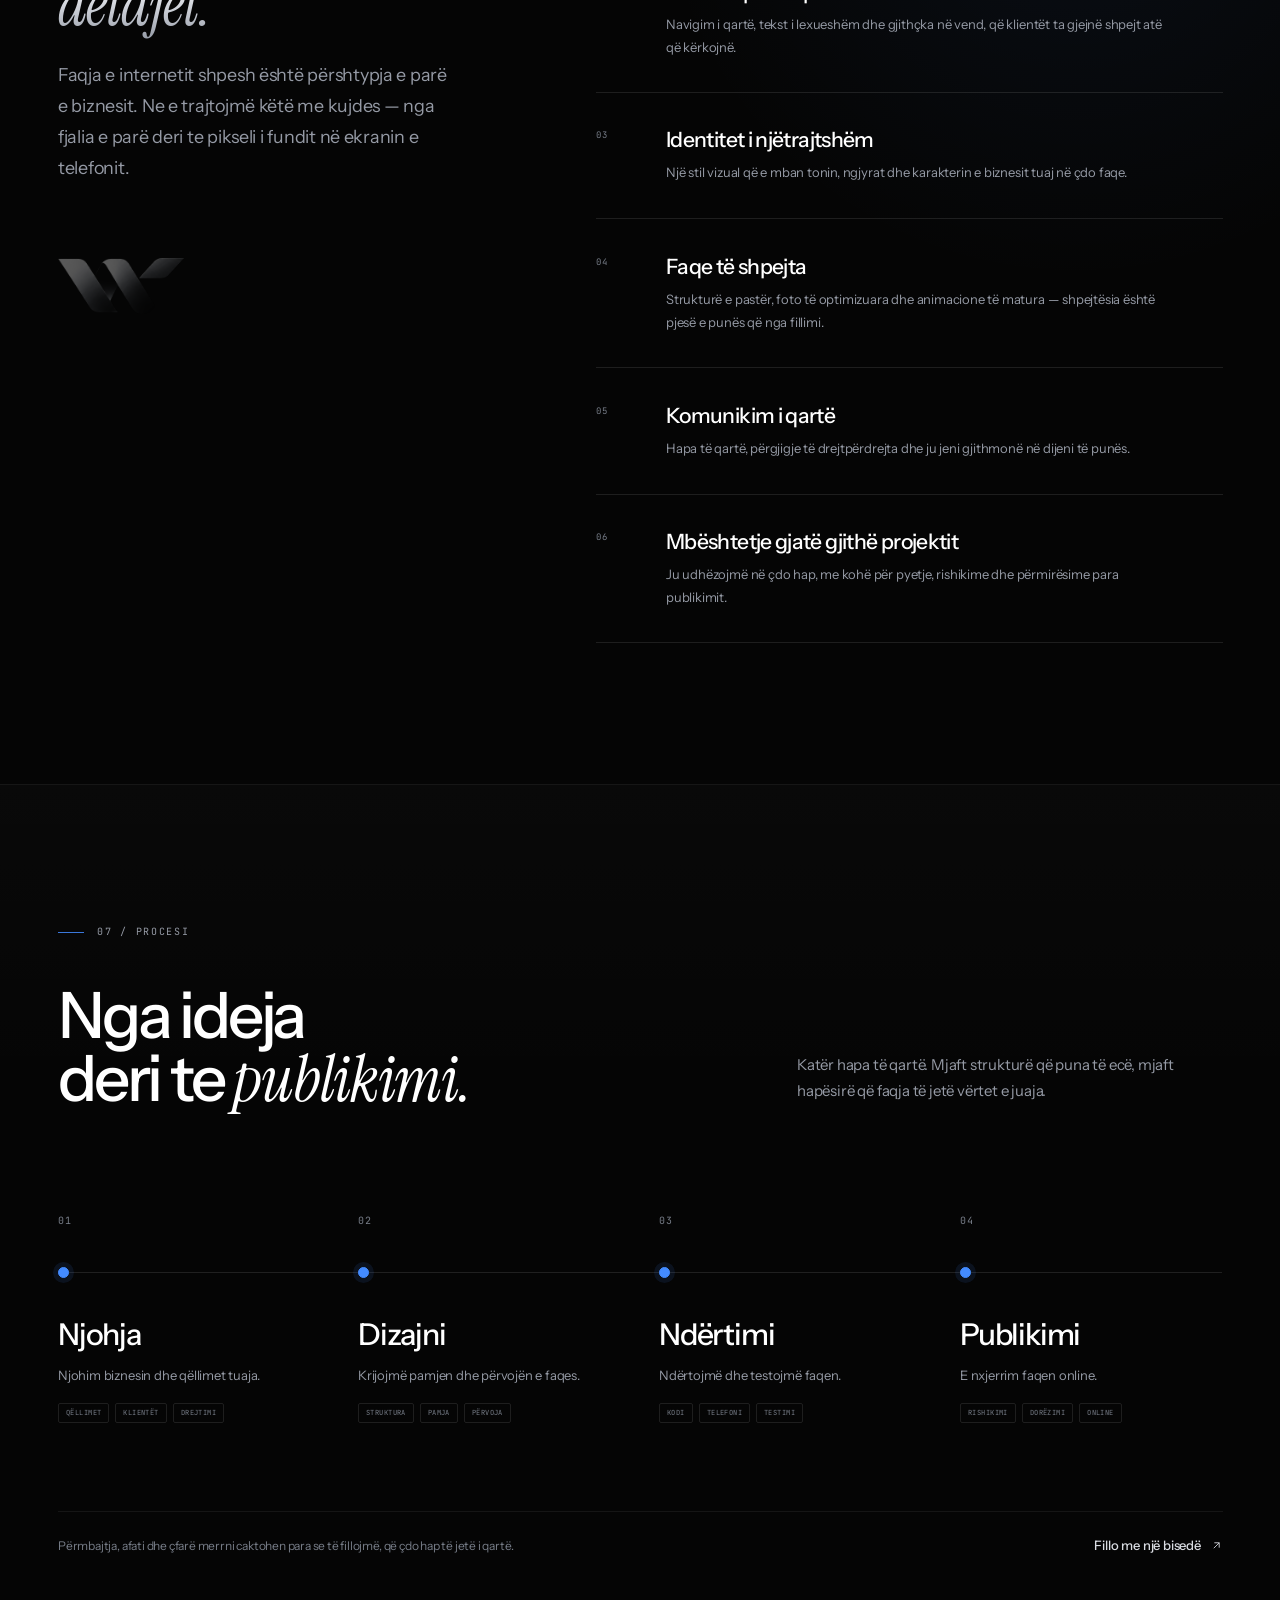
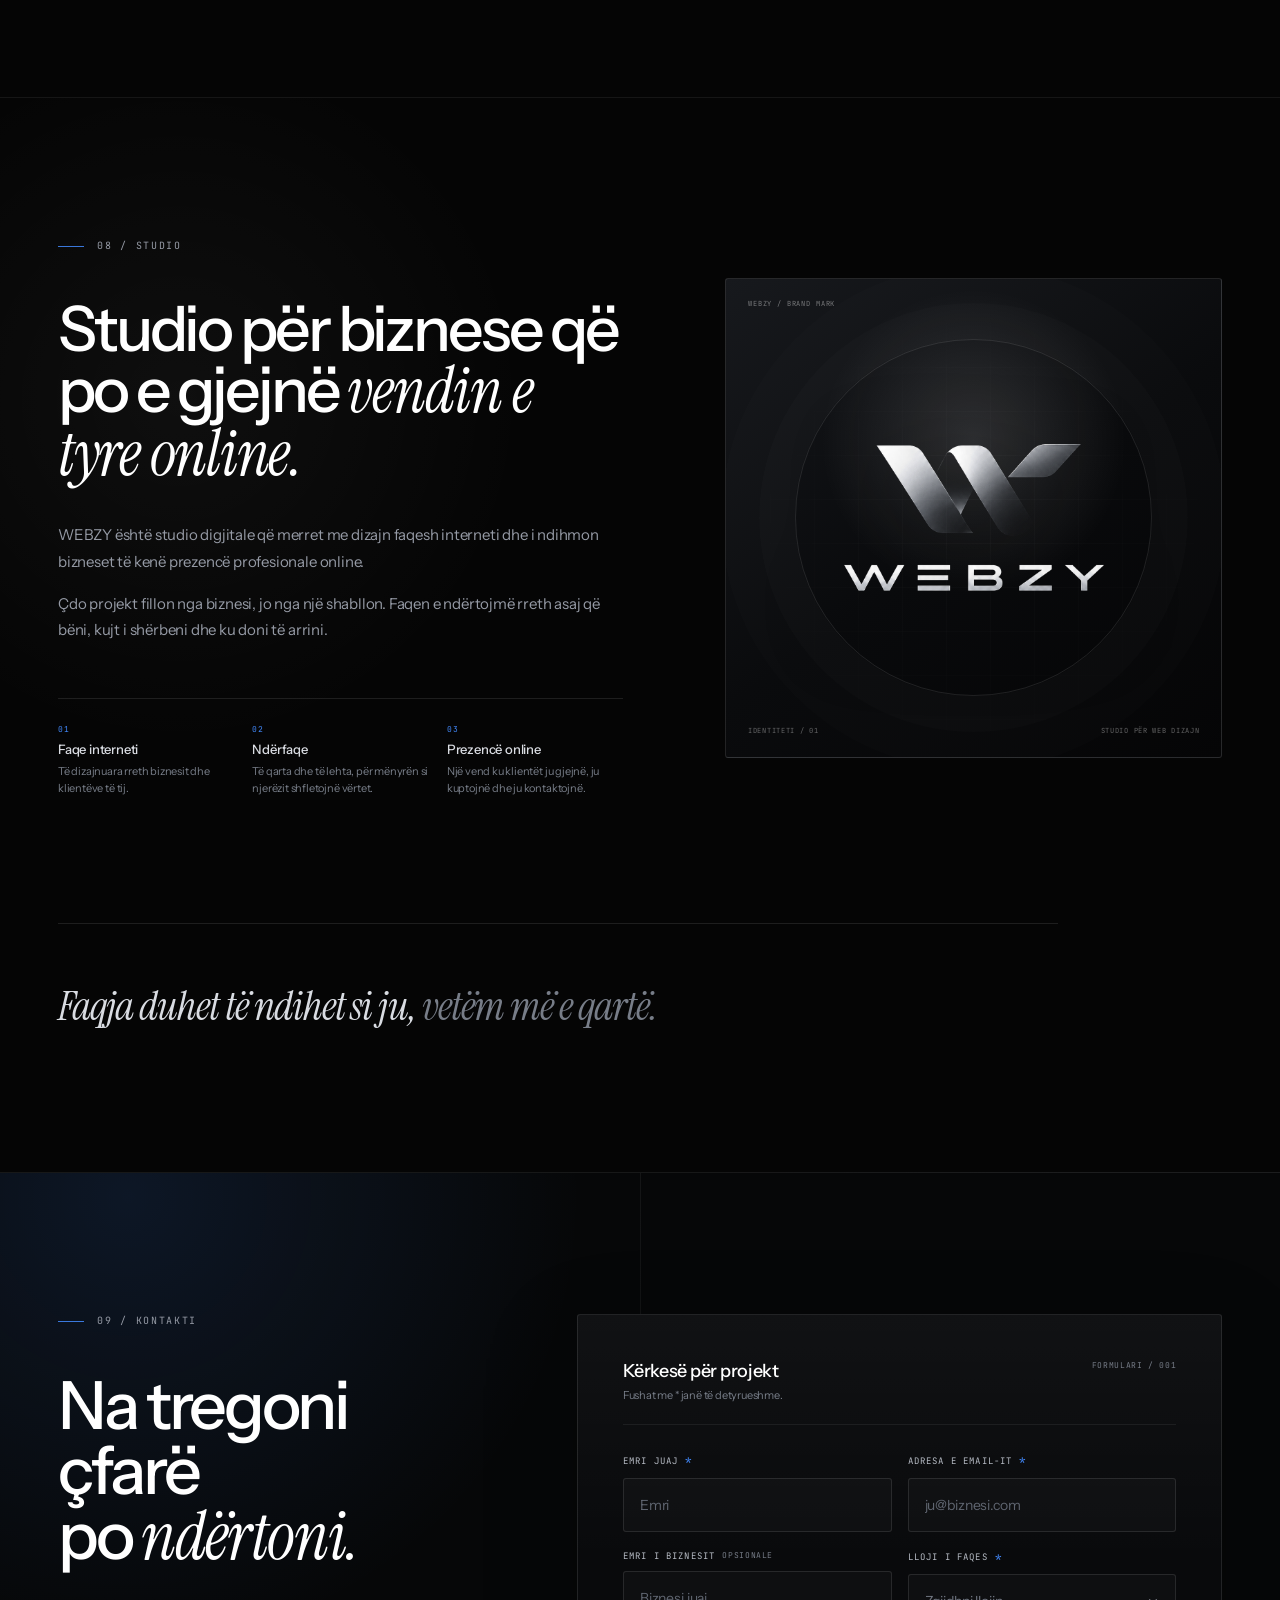
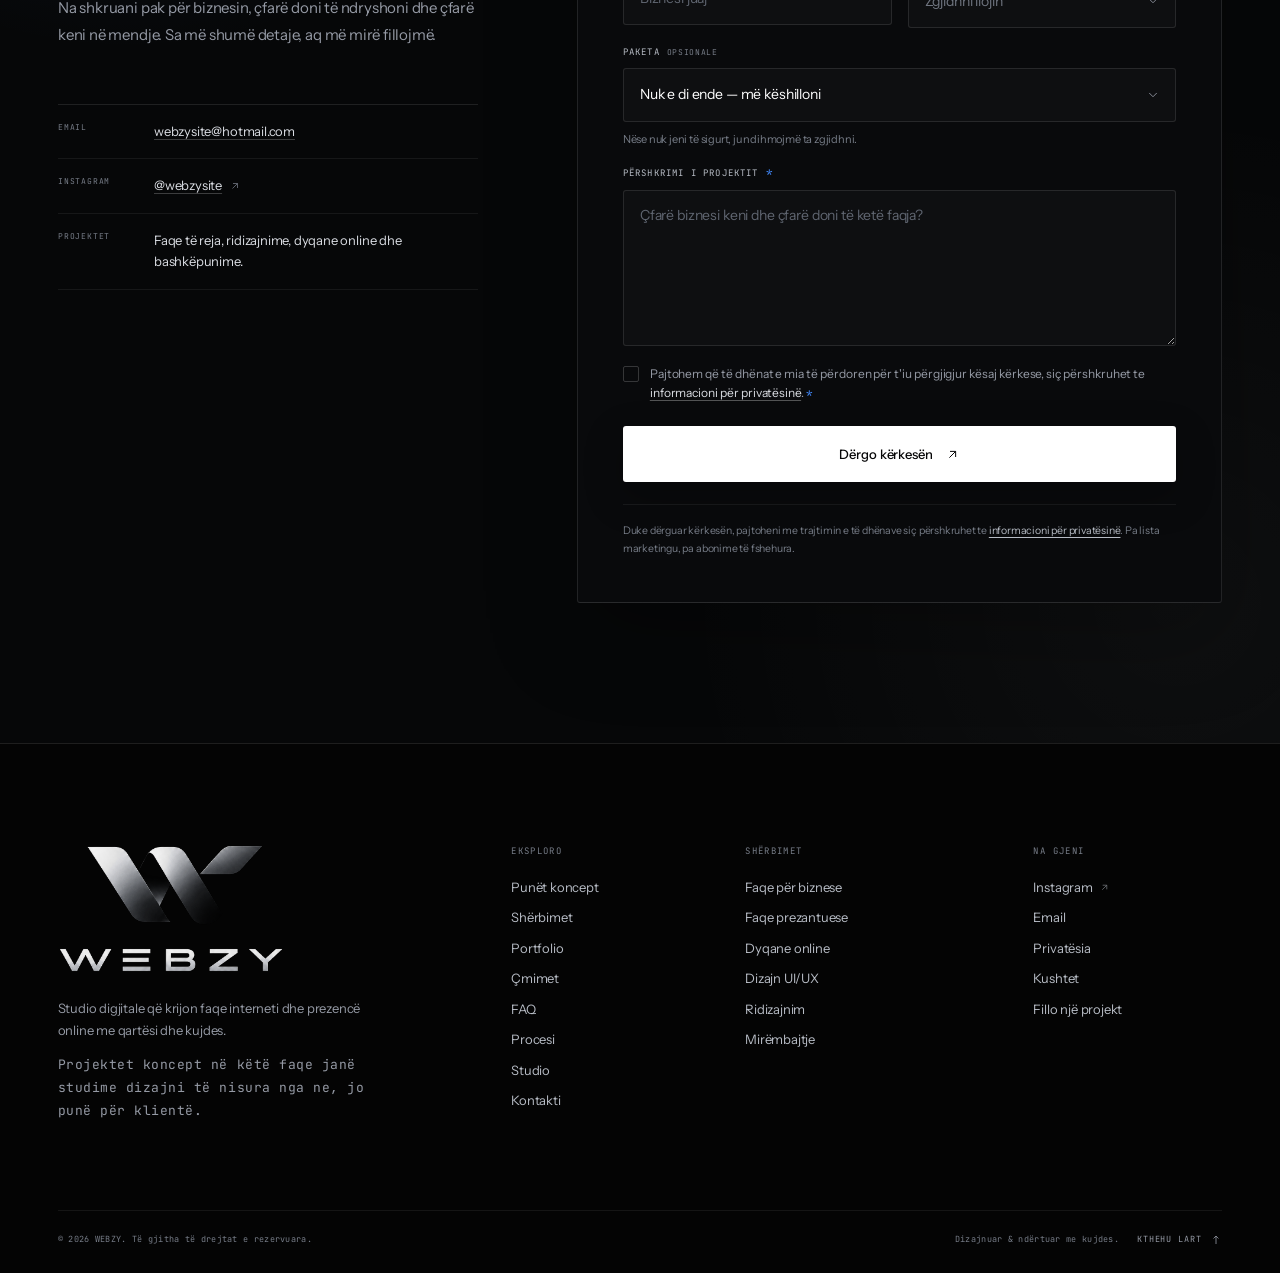
==== commit 3cd4def1: "Add terms page, renewal/refund FAQ and hidden reviews section - kushtet.html: packages, full upfront" ====
--- a/index.html
+++ b/index.html
@@ -67,7 +67,9 @@
       { "@type": "Question", "name": "A mund të paguaj me kartelë?", "acceptedAnswer": { "@type": "Answer", "text": "Po. Pagesa bëhet me linket fikse të PayPal-it për 490€, 790€, 1,290€ dhe 1,790€ — çmimet nuk ndryshohen në checkout." } },
       { "@type": "Question", "name": "A përfshihet mirëmbajtja?", "acceptedAnswer": { "@type": "Answer", "text": "Po, falas: Standard 1 muaj, Standard Biznes 2 muaj, Standard Pro 6 muaj dhe Standard Store 12 muaj." } },
       { "@type": "Question", "name": "A do të dal në Google?", "acceptedAnswer": { "@type": "Answer", "text": "Po. Përfshijmë optimizimin SEO dhe vendosjen e biznesit në Google Maps." } },
-      { "@type": "Question", "name": "A mund të kërkoj ndryshime?", "acceptedAnswer": { "@type": "Answer", "text": "Po. Çdo paketë përfshin 2 revizione falas." } },
+      { "@type": "Question", "name": "A mund të kërkoj ndryshime?", "acceptedAnswer": { "@type": "Answer", "text": "Po. Çdo paketë përfshin 3 raunde ndryshimesh falas gjatë punës." } },
+      { "@type": "Question", "name": "Sa kushton pas vitit të parë?", "acceptedAnswer": { "@type": "Answer", "text": "Domain, hosting, SSL, email dhe backup janë falas vitin e parë. Pastaj rinovimi është 99€/vit për Standard, 149€ për Standard Biznes, 199€ për Standard Pro dhe 299€ për Standard Store. Ju njoftojmë 30 ditë para skadimit." } },
+      { "@type": "Question", "name": "A mund t'i marr paratë mbrapsht?", "acceptedAnswer": { "@type": "Answer", "text": "Po, 100%, nëse hiqni dorë para se të fillojë puna. Pasi puna fillon, pagesa nuk kthehet." } },
       { "@type": "Question", "name": "Çfarë ndodh pas pagesës?", "acceptedAnswer": { "@type": "Answer", "text": "Na kontaktoni direkt në webzysite@hotmail.com dhe fillojmë menjëherë." } }
     ]
   }
@@ -1002,7 +1004,7 @@
 
         <p class="pricing__note" data-reveal>
           <svg viewBox="0 0 24 24" fill="none" stroke="currentColor" stroke-width="1.5" aria-hidden="true"><rect x="5" y="10" width="14" height="10" rx="2"/><path d="M8 10V7.5a4 4 0 0 1 8 0V10"/><path d="M12 14v2.5"/></svg>
-          <span>Çmimi përfshin: Domain .com + Hosting Germany + SSL wildcard Secure + Email biznesi + Backup ditor + 1 vit mirëmbajtje. Pa kosto të fshehura.</span>
+          <span>Çmimi përfshin: Domain .com + Hosting Germany + SSL wildcard Secure + Email biznesi + Backup ditor + 1 vit mirëmbajtje. Pa kosto të fshehura. Pas vitit të parë: rinovim nga 99€/vit — <a href="kushtet.html#renewal">shih kushtet</a>.</span>
         </p>
 
         <div class="pricing__contact" data-reveal>
@@ -1047,13 +1049,34 @@
           </details>
           <details class="faq-item">
             <summary>A mund të kërkoj ndryshime?</summary>
-            <p>Po. Çdo paketë përfshin 2 revizione falas.</p>
+            <p>Po. Çdo paketë përfshin 3 raunde ndryshimesh falas gjatë punës.</p>
+          </details>
+          <details class="faq-item">
+            <summary>Sa kushton pas vitit të parë?</summary>
+            <p>Domain, hosting, SSL, email dhe backup janë falas vitin e parë. Pastaj rinovimi është 99€/vit për Standard, 149€ për Standard Biznes, 199€ për Standard Pro dhe 299€ për Standard Store. Ju njoftojmë 30 ditë para skadimit. <a href="kushtet.html#renewal">Kushtet e plota</a>.</p>
+          </details>
+          <details class="faq-item">
+            <summary>A mund t'i marr paratë mbrapsht?</summary>
+            <p>Po, 100%, nëse hiqni dorë para se të fillojë puna. Pasi puna fillon, pagesa nuk kthehet.</p>
           </details>
           <details class="faq-item">
             <summary>Çfarë ndodh pas pagesës?</summary>
             <p>Na kontaktoni direkt në <a href="mailto:webzysite@hotmail.com">webzysite@hotmail.com</a> dhe fillojmë menjëherë.</p>
           </details>
         </div>
+      </div>
+    </section>
+
+    <!-- ================= REVIEWS ================= -->
+    <section class="section reviews" id="reviews" aria-labelledby="reviews-title" data-reviews hidden>
+      <div class="container">
+        <div class="section-head">
+          <div data-reveal>
+            <p class="section-label">Vlerësime</p>
+            <h2 class="section-title" id="reviews-title">Çfarë thonë<br><em>klientët.</em></h2>
+          </div>
+        </div>
+        <div class="reviews-grid" data-reviews-grid></div>
       </div>
     </section>
 
@@ -1385,6 +1408,7 @@
             <a class="external" href="https://www.instagram.com/webzysite/" target="_blank" rel="noopener noreferrer" data-instagram>Instagram <svg viewBox="0 0 24 24" fill="none" stroke="currentColor" stroke-width="1.6" aria-hidden="true"><path d="M7 17 17 7M8 7h9v9"/></svg></a>
             <a href="mailto:webzysite@hotmail.com" data-email-link>Email</a>
             <a href="privacy.html">Privatësia</a>
+            <a href="kushtet.html">Kushtet</a>
             <a href="#contact">Fillo një projekt</a>
           </div>
         </div>
--- a/assets/css/home.css
+++ b/assets/css/home.css
@@ -1219,6 +1219,59 @@
   color: #0a84ff;
 }
 
+/* ---------- Reviews (hidden until config.reviews has entries) ---------- */
+.reviews-grid {
+  display: grid;
+  grid-template-columns: repeat(auto-fit, minmax(min(100%, 300px), 1fr));
+  gap: 14px;
+}
+.review-card {
+  display: flex;
+  flex-direction: column;
+  justify-content: space-between;
+  gap: 24px;
+  margin: 0;
+  padding: 26px 24px;
+  border: 1px solid #1e1e2e;
+  border-radius: 12px;
+  background: #050508;
+}
+.review-card__quote {
+  margin: 0;
+  color: var(--silver);
+  font-size: 15px;
+  line-height: 1.65;
+}
+.review-card__quote::before {
+  content: "“";
+  display: block;
+  margin-bottom: 6px;
+  color: #0a84ff;
+  font-family: var(--font-serif);
+  font-size: 40px;
+  line-height: 0.6;
+}
+.review-card__author {
+  display: grid;
+  gap: 4px;
+  font-size: 13px;
+}
+.review-card__author strong {
+  color: var(--white);
+  font-weight: 500;
+}
+.review-card__author span,
+.review-card__author a {
+  color: var(--muted-2);
+  font-family: var(--font-mono);
+  font-size: 10px;
+  letter-spacing: 0.08em;
+  text-transform: uppercase;
+}
+.review-card__author a:hover {
+  color: #0a84ff;
+}
+
 /* ---------- Hero 3D floor ---------- */
 .hero__floor {
   position: absolute;
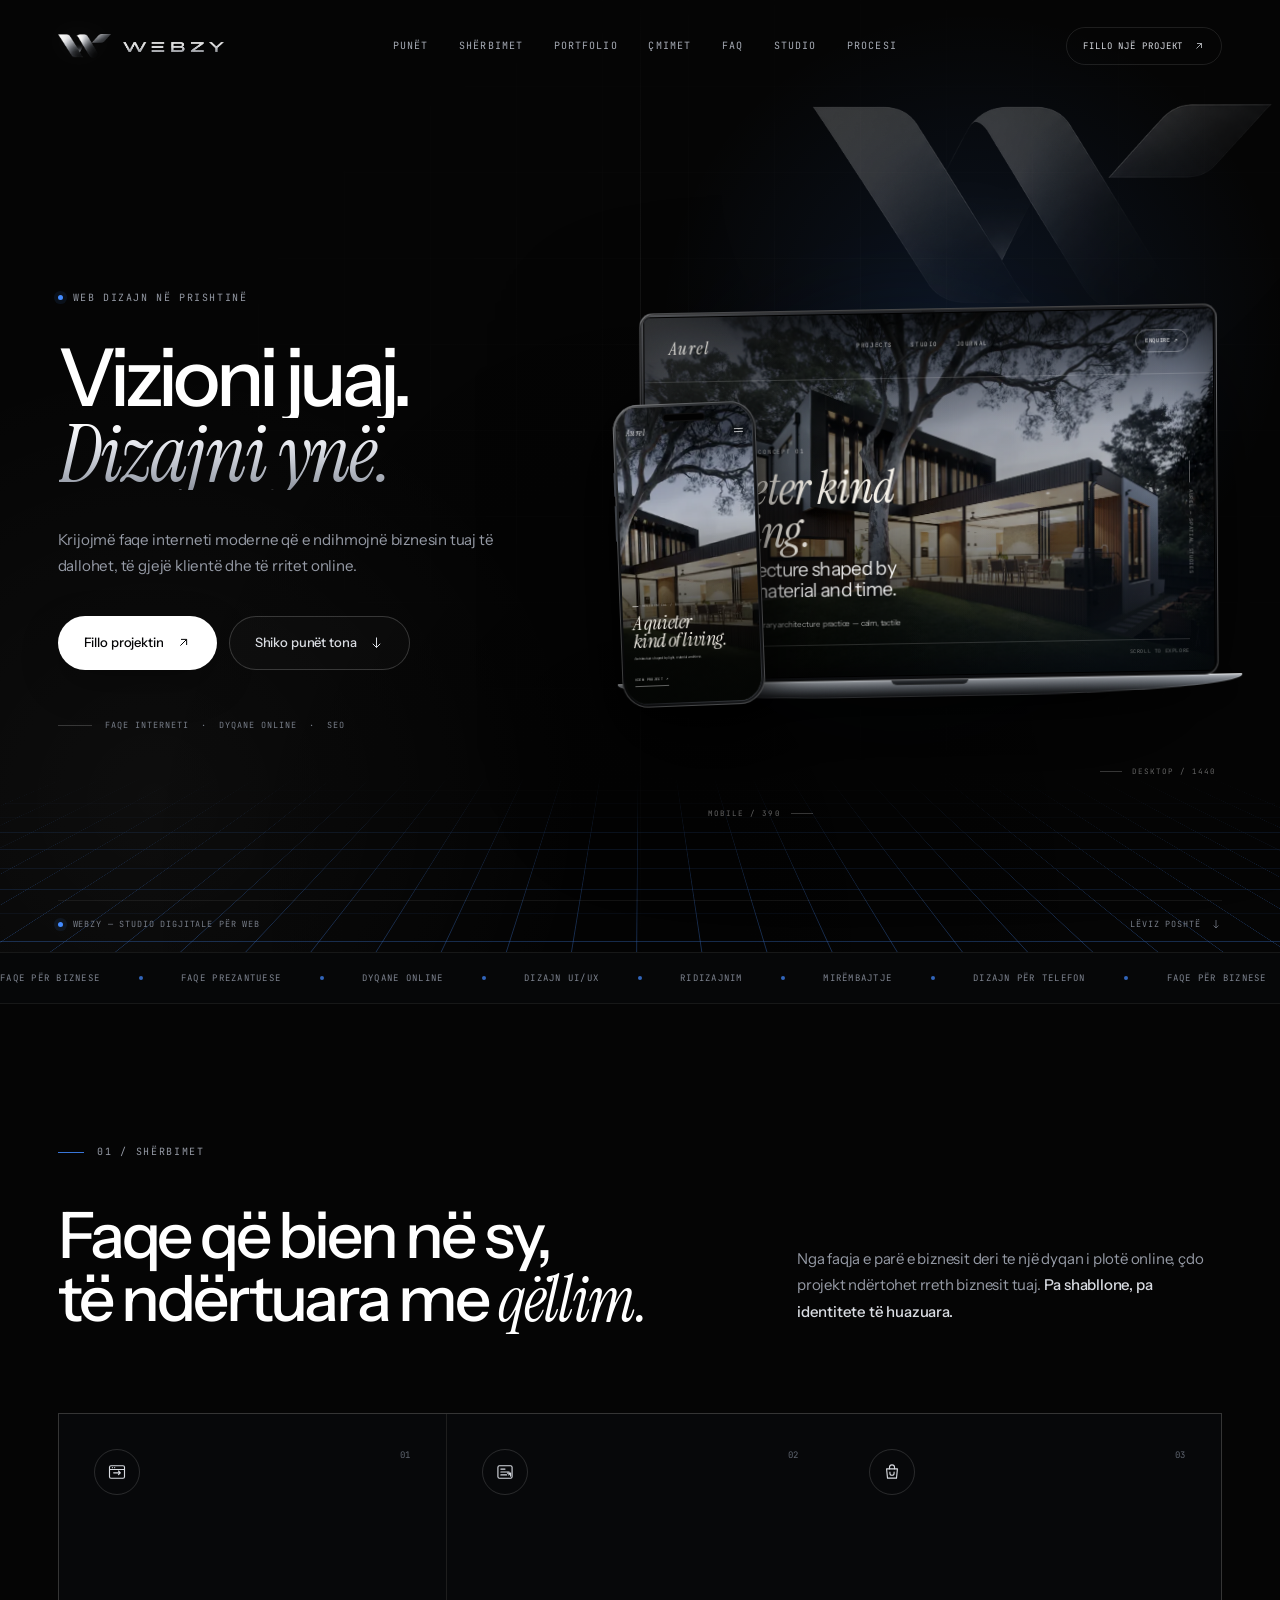
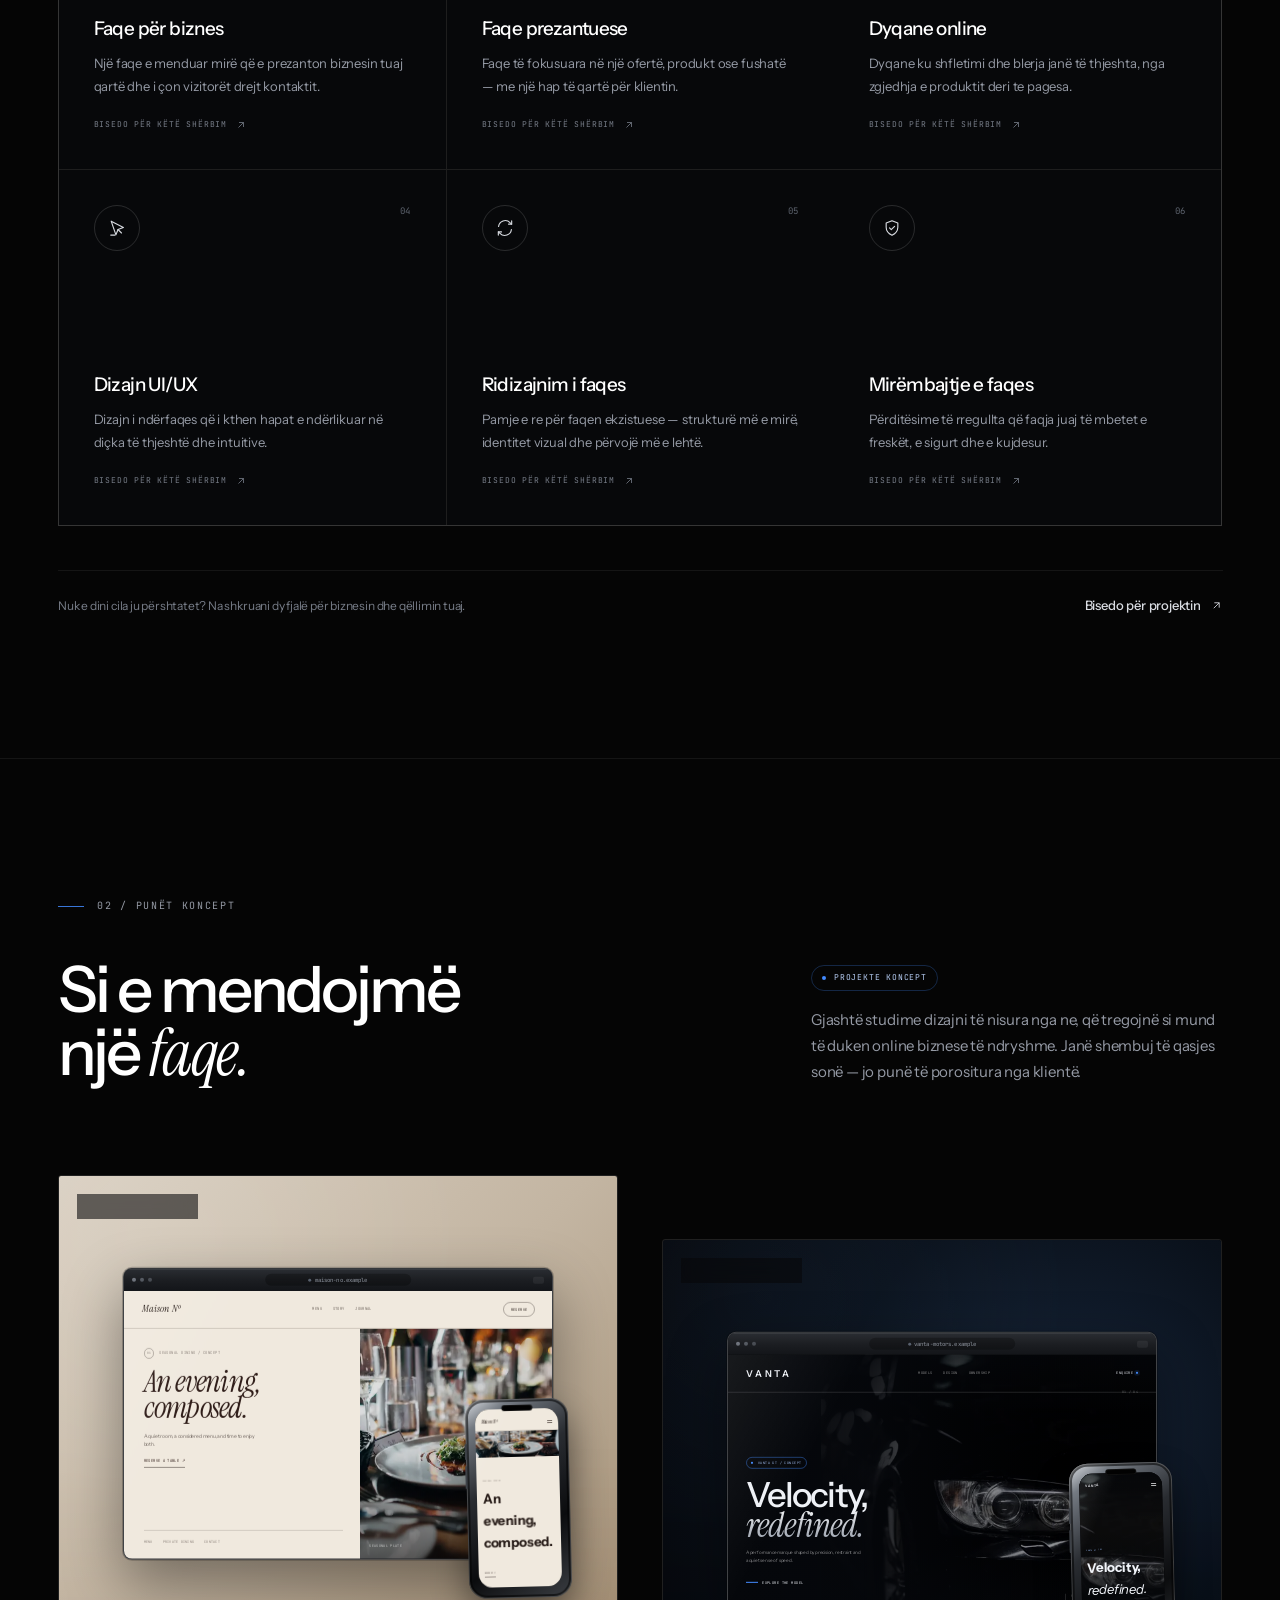
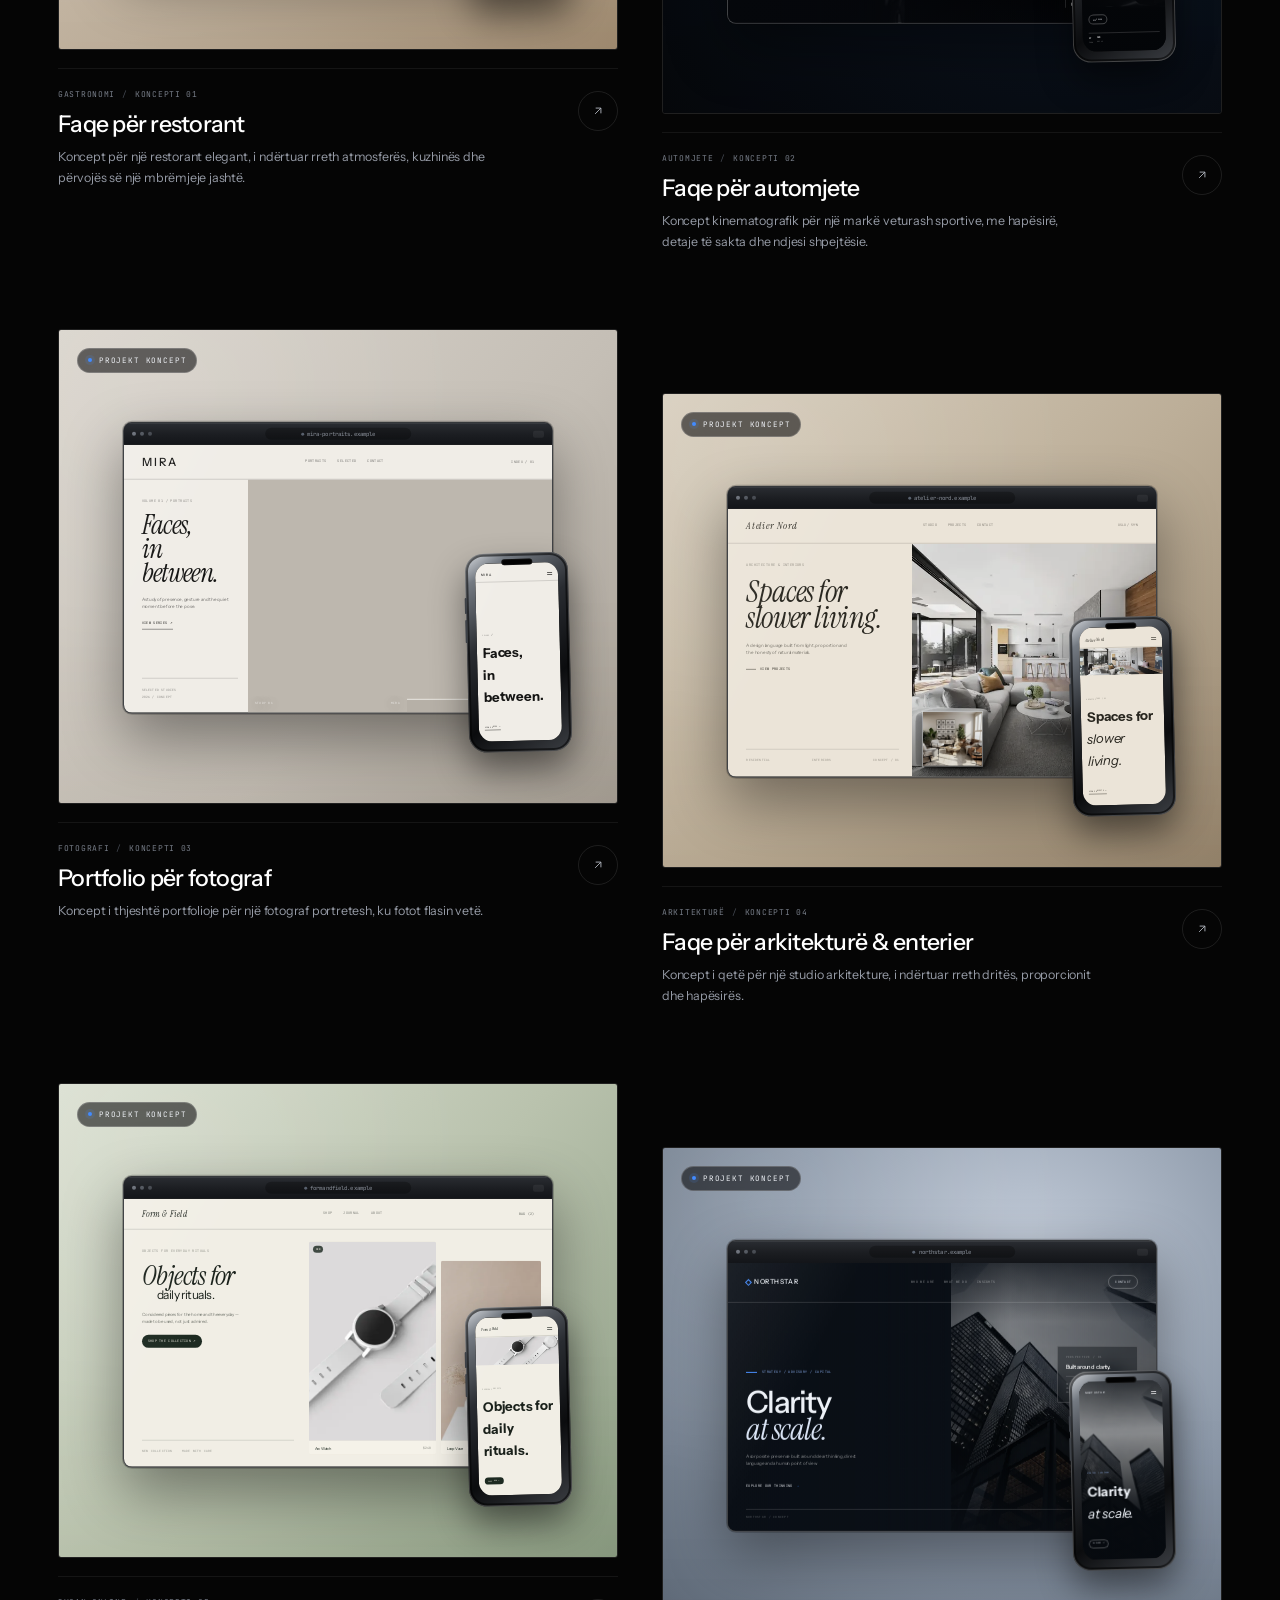
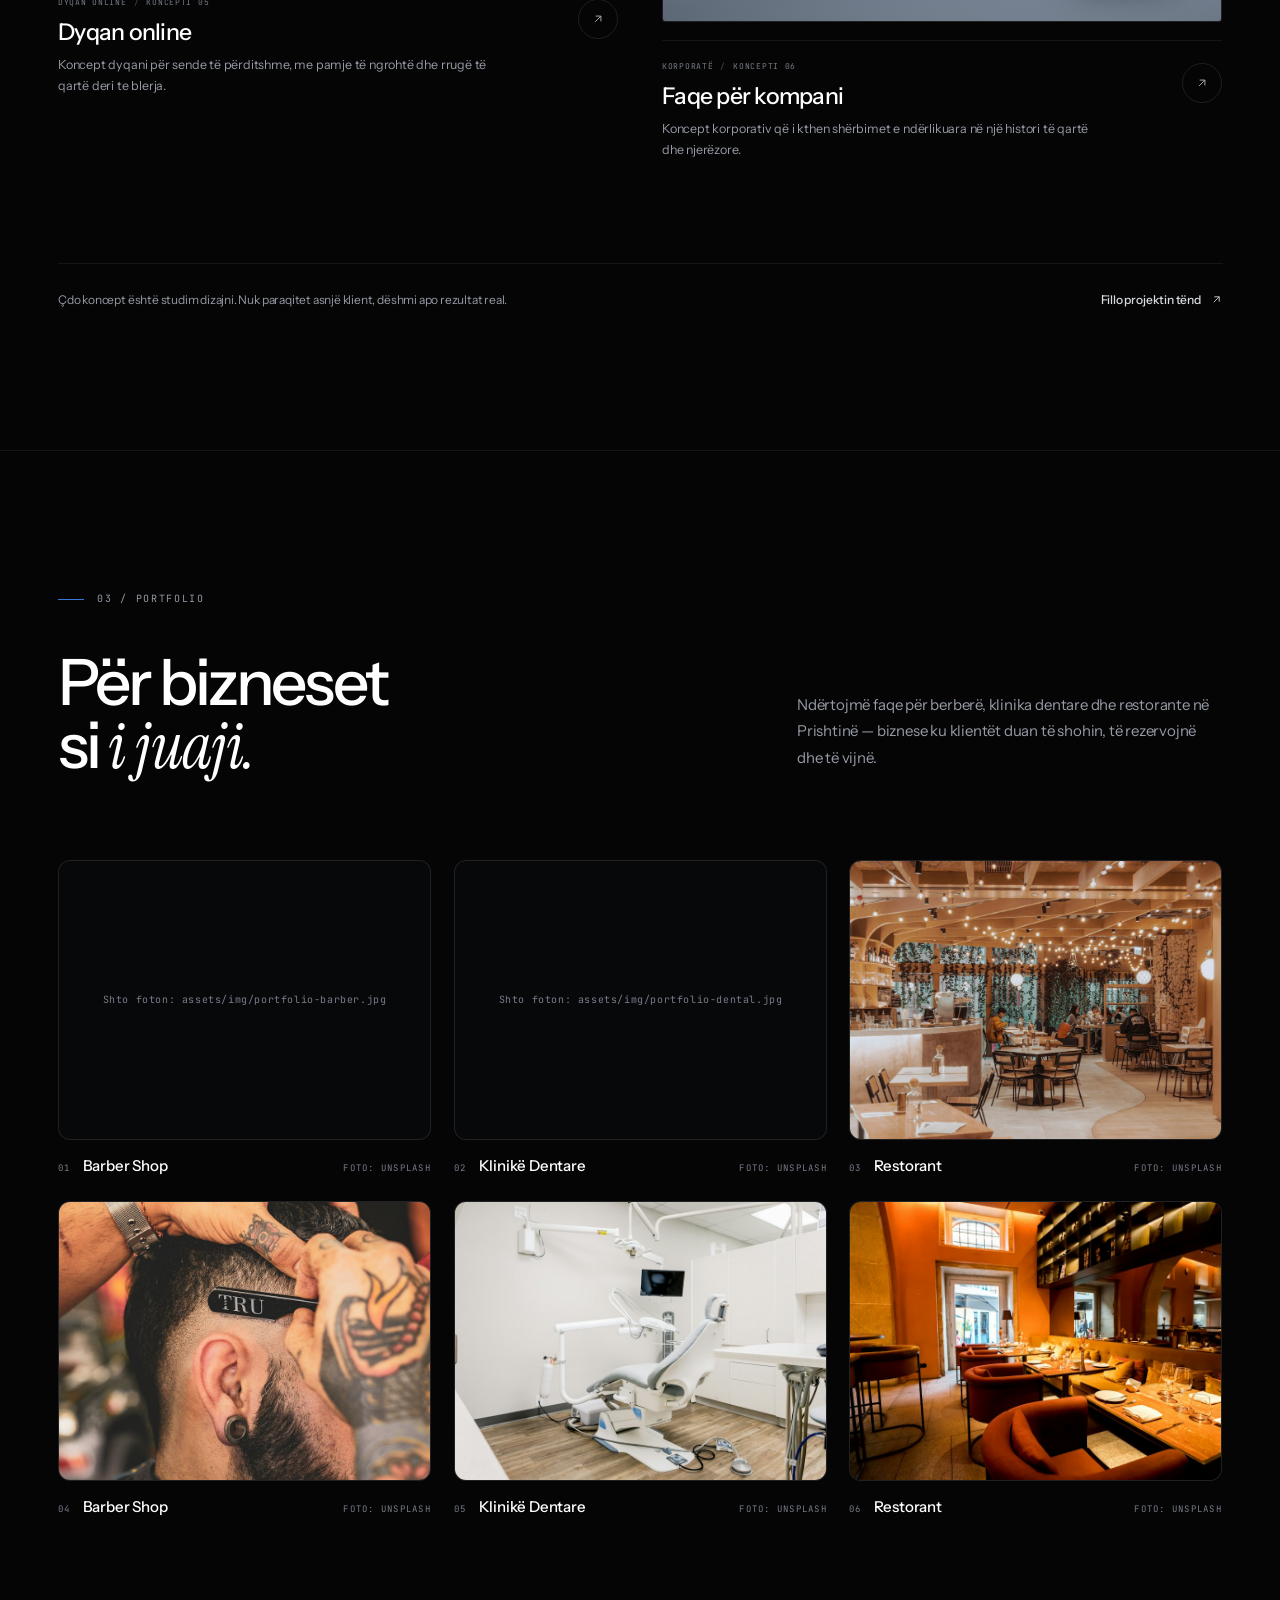
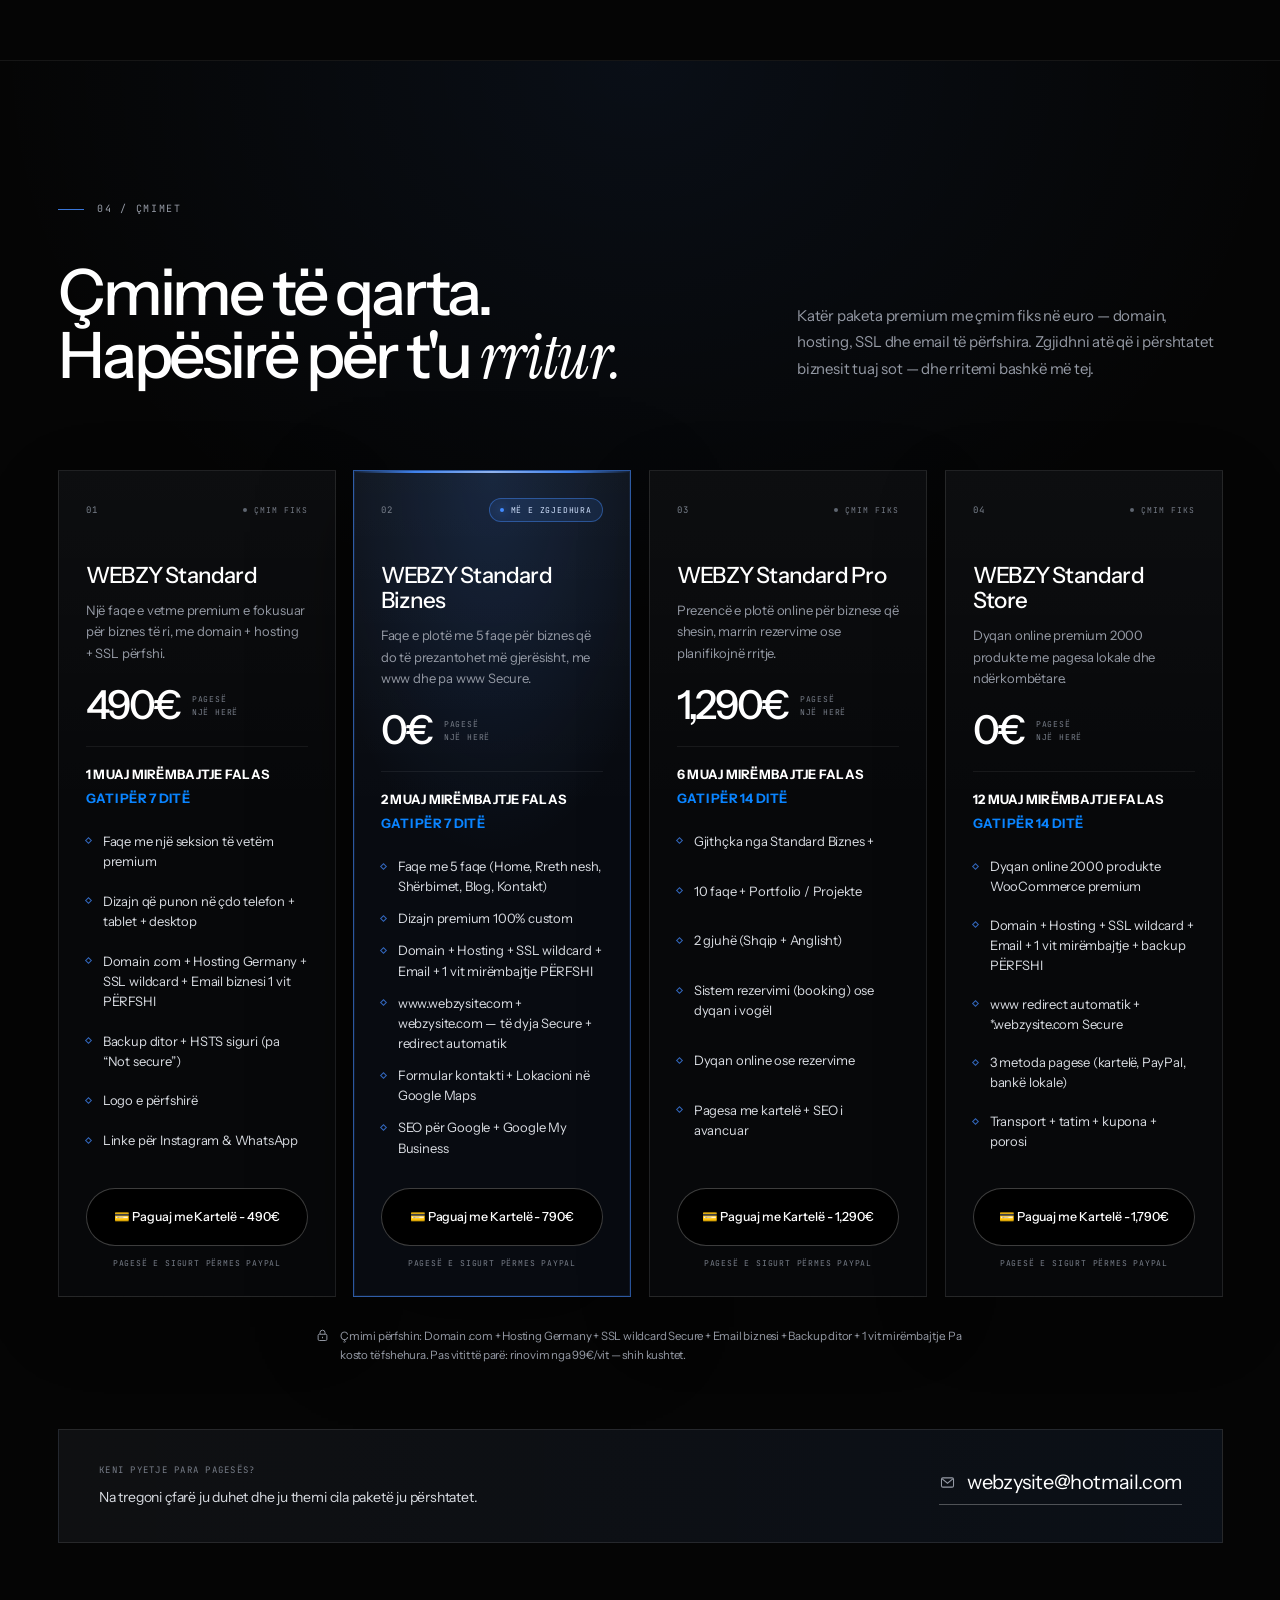
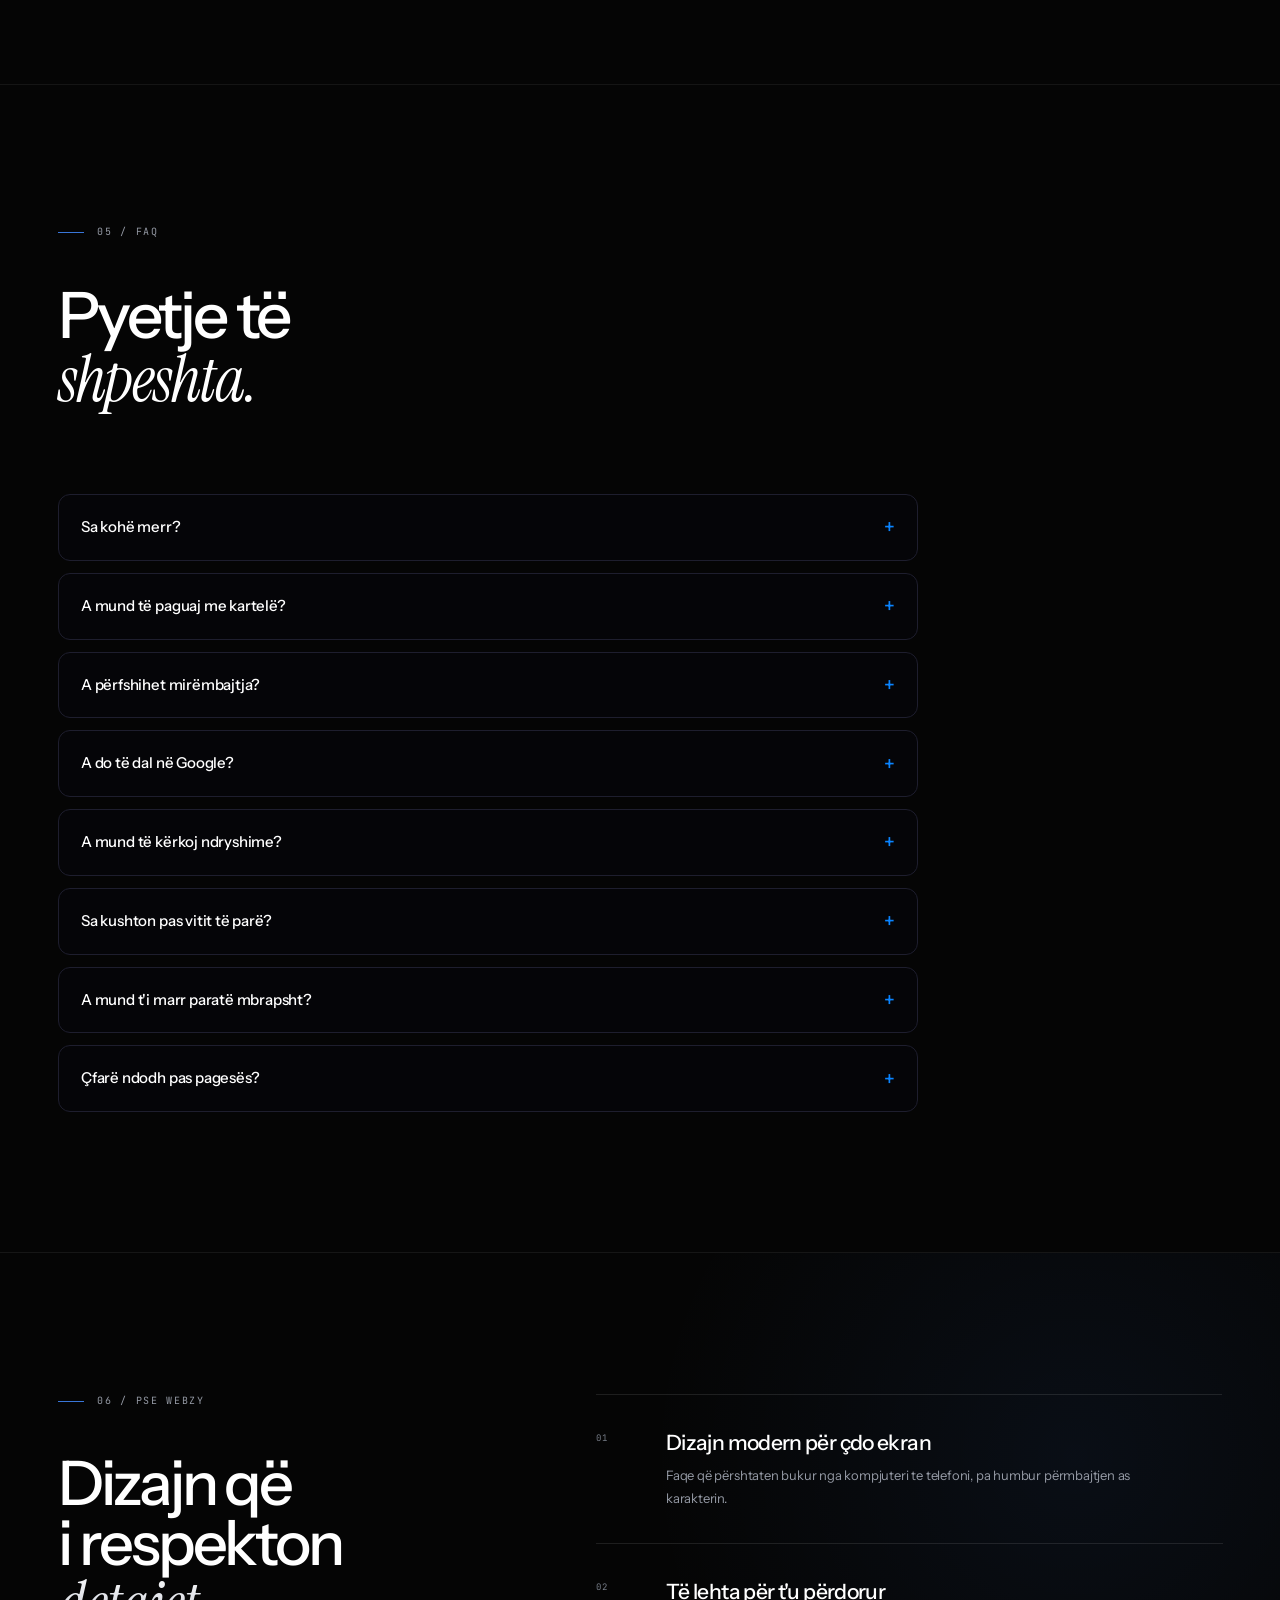
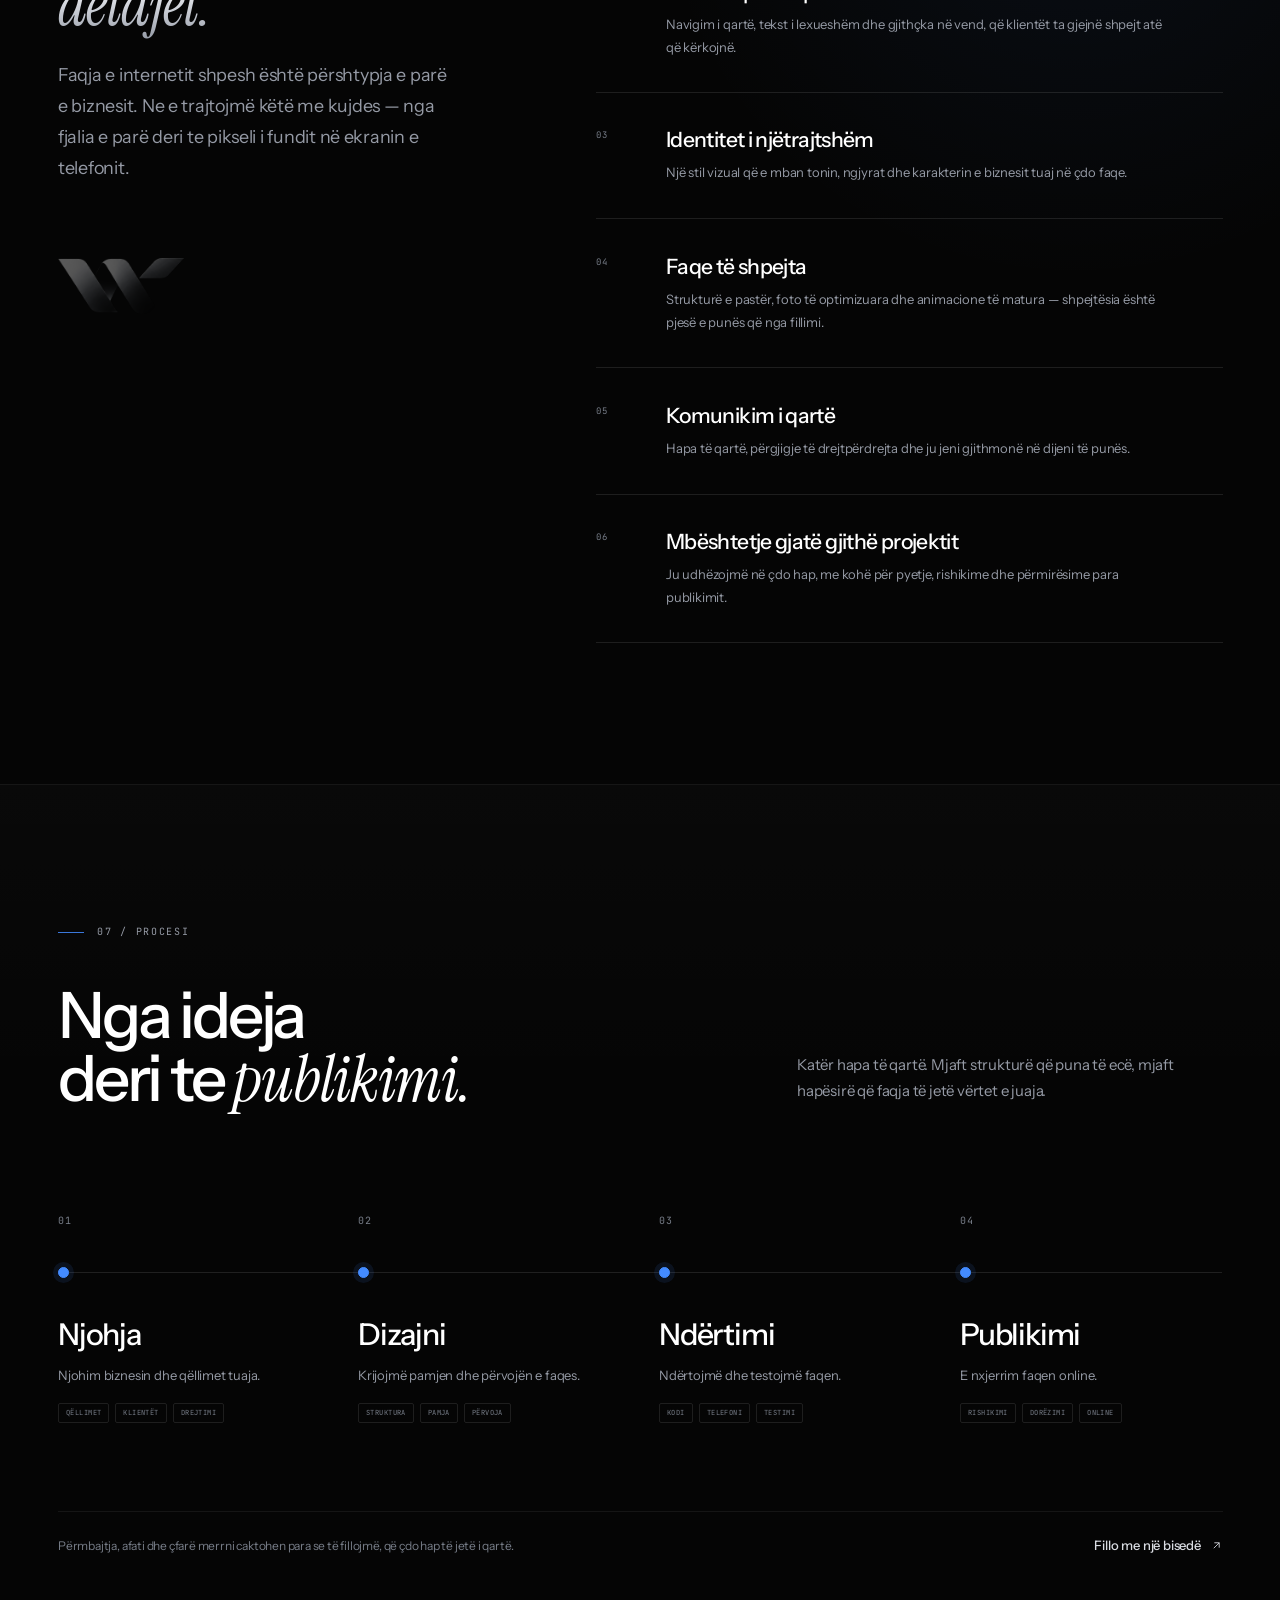
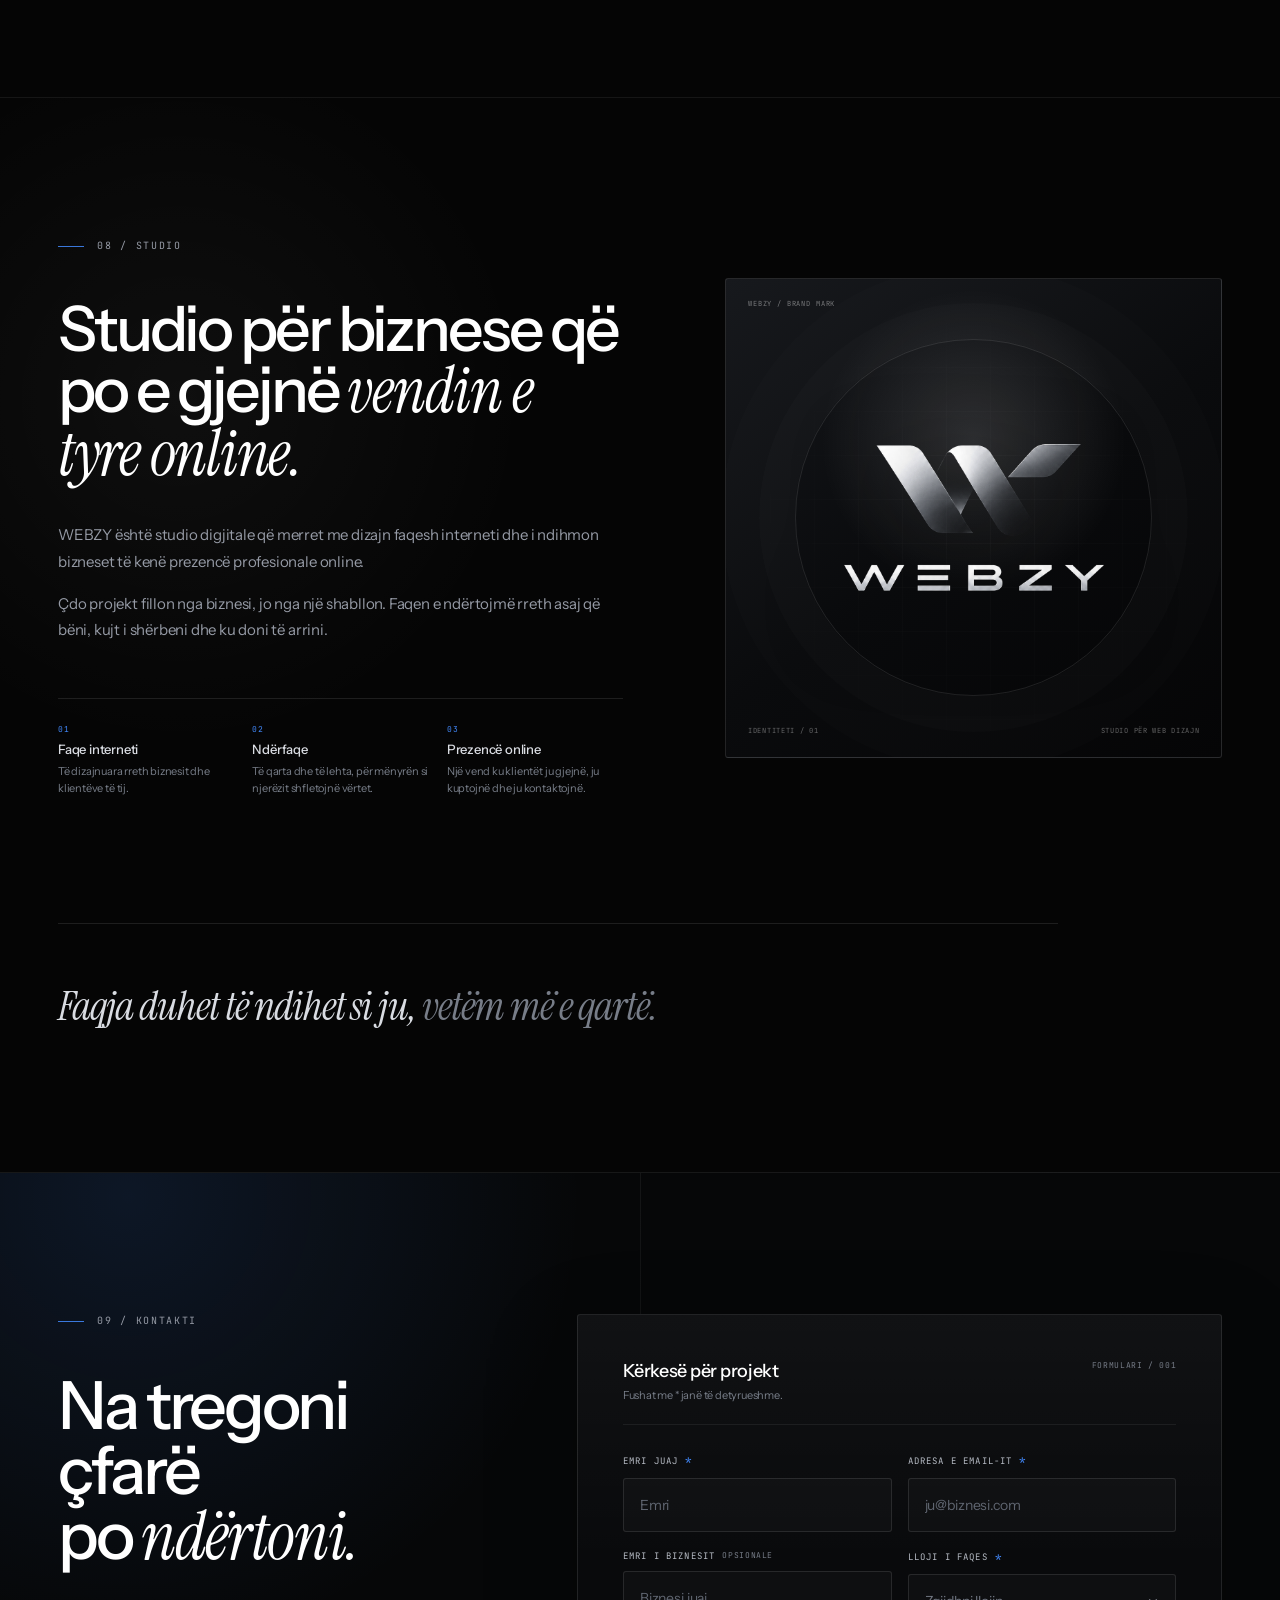
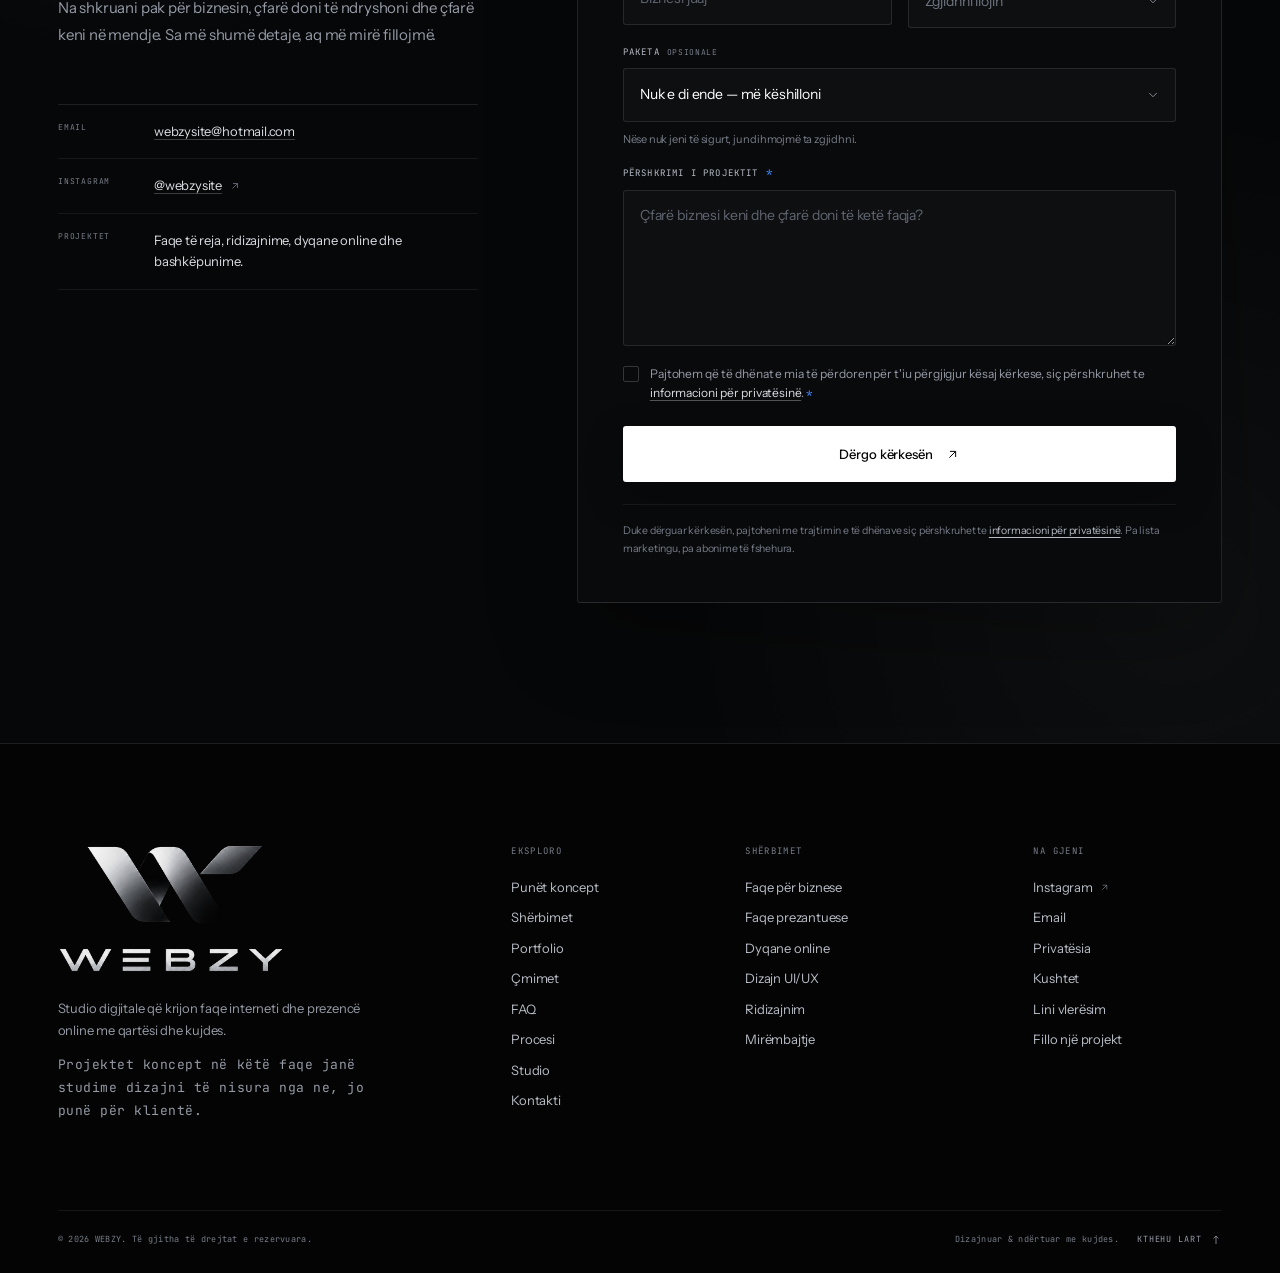
==== commit e86accfb: "Add client review page that emails submissions - vleresim.html: clients leave name, email (not publi" ====
--- a/index.html
+++ b/index.html
@@ -1077,6 +1077,7 @@
           </div>
         </div>
         <div class="reviews-grid" data-reviews-grid></div>
+        <p class="reviews__cta">Keni punuar me WEBZY? <a href="vleresim.html">Lini një vlerësim</a></p>
       </div>
     </section>
 
@@ -1409,6 +1410,7 @@
             <a href="mailto:webzysite@hotmail.com" data-email-link>Email</a>
             <a href="privacy.html">Privatësia</a>
             <a href="kushtet.html">Kushtet</a>
+            <a href="vleresim.html">Lini vlerësim</a>
             <a href="#contact">Fillo një projekt</a>
           </div>
         </div>
--- a/assets/css/home.css
+++ b/assets/css/home.css
@@ -1271,6 +1271,29 @@
 .review-card__author a:hover {
   color: #0a84ff;
 }
+.review-card__stars {
+  margin: 0 0 -12px;
+  color: #0a84ff;
+  font-size: 15px;
+  letter-spacing: 0.12em;
+}
+.reviews__cta {
+  margin-top: 22px;
+  color: var(--muted);
+  font-size: 14px;
+}
+.reviews__cta a {
+  color: #0a84ff;
+}
+.review-wrap {
+  max-width: 860px;
+  padding-block: clamp(40px, 6vw, 80px) clamp(64px, 9vw, 120px);
+}
+.review-wrap .contact__form-head h2 {
+  color: var(--white);
+  font-size: 22px;
+  font-weight: 500;
+}
 
 /* ---------- Hero 3D floor ---------- */
 .hero__floor {
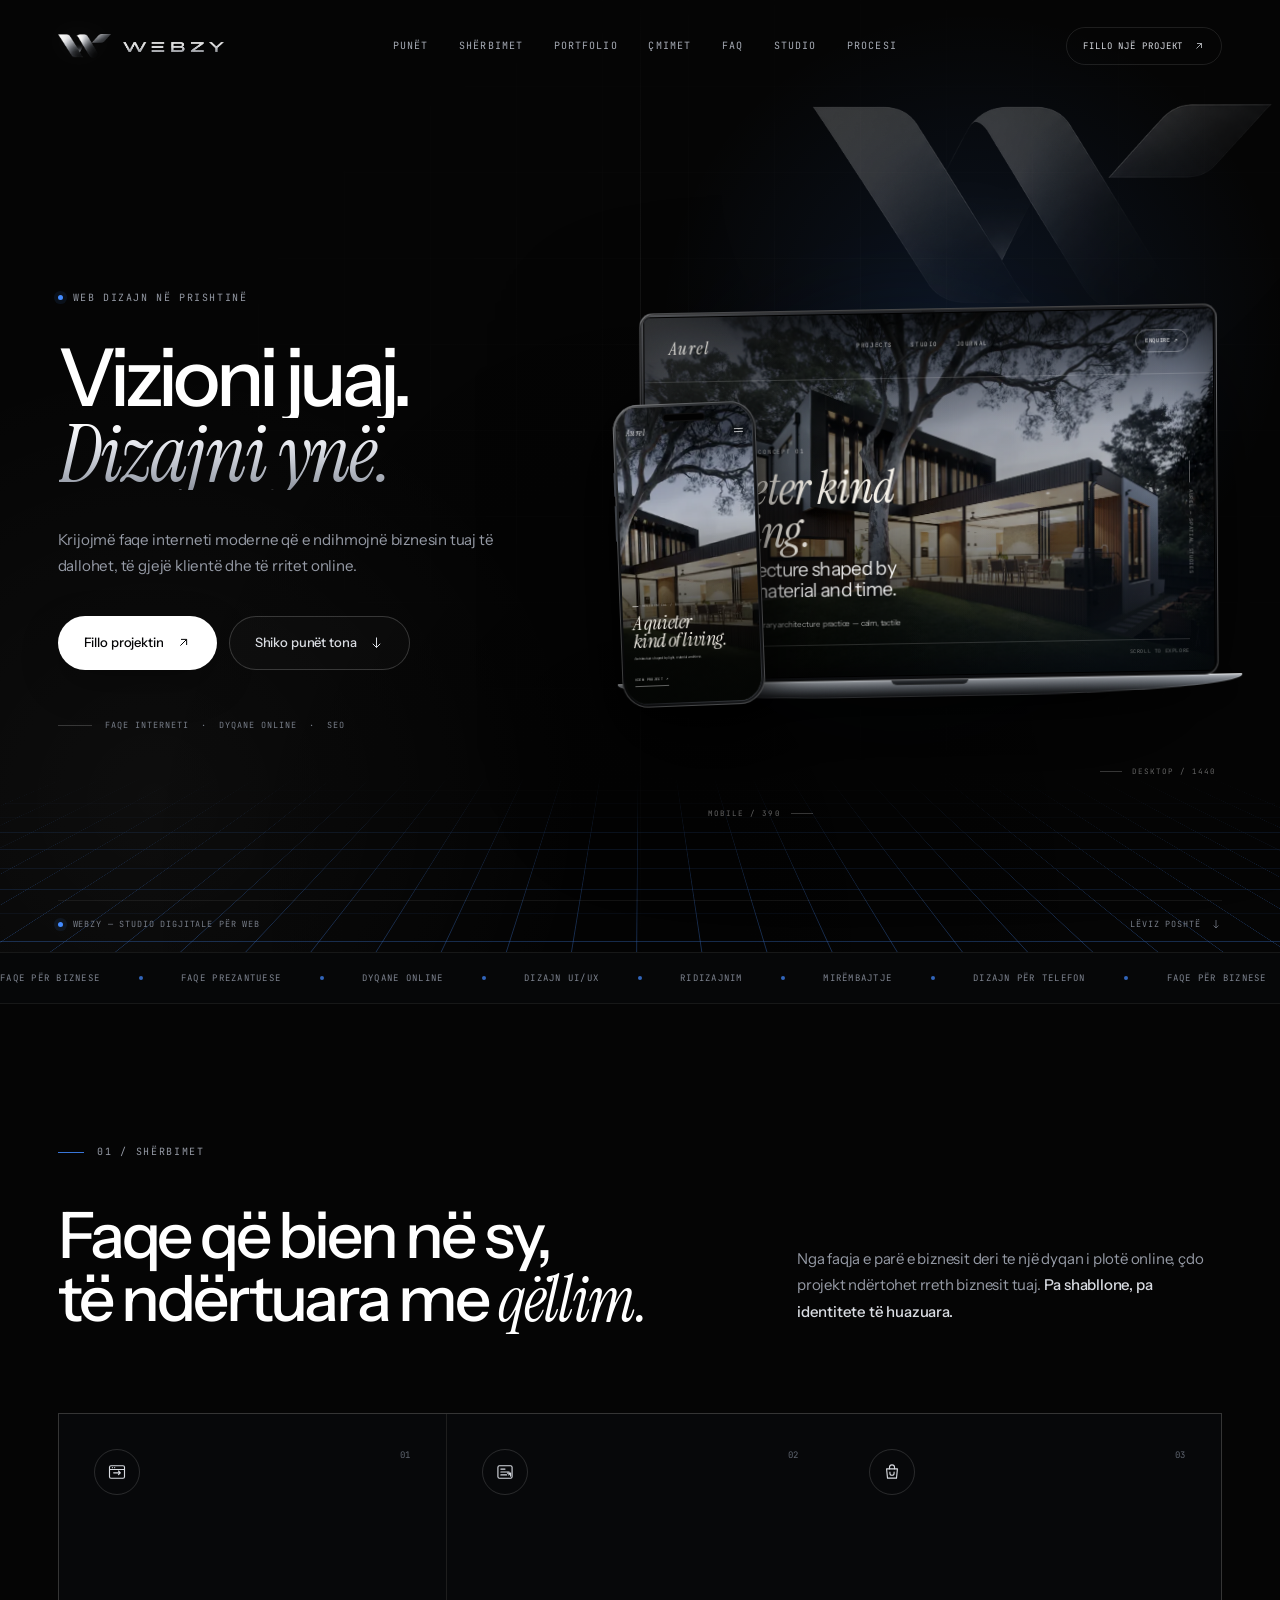
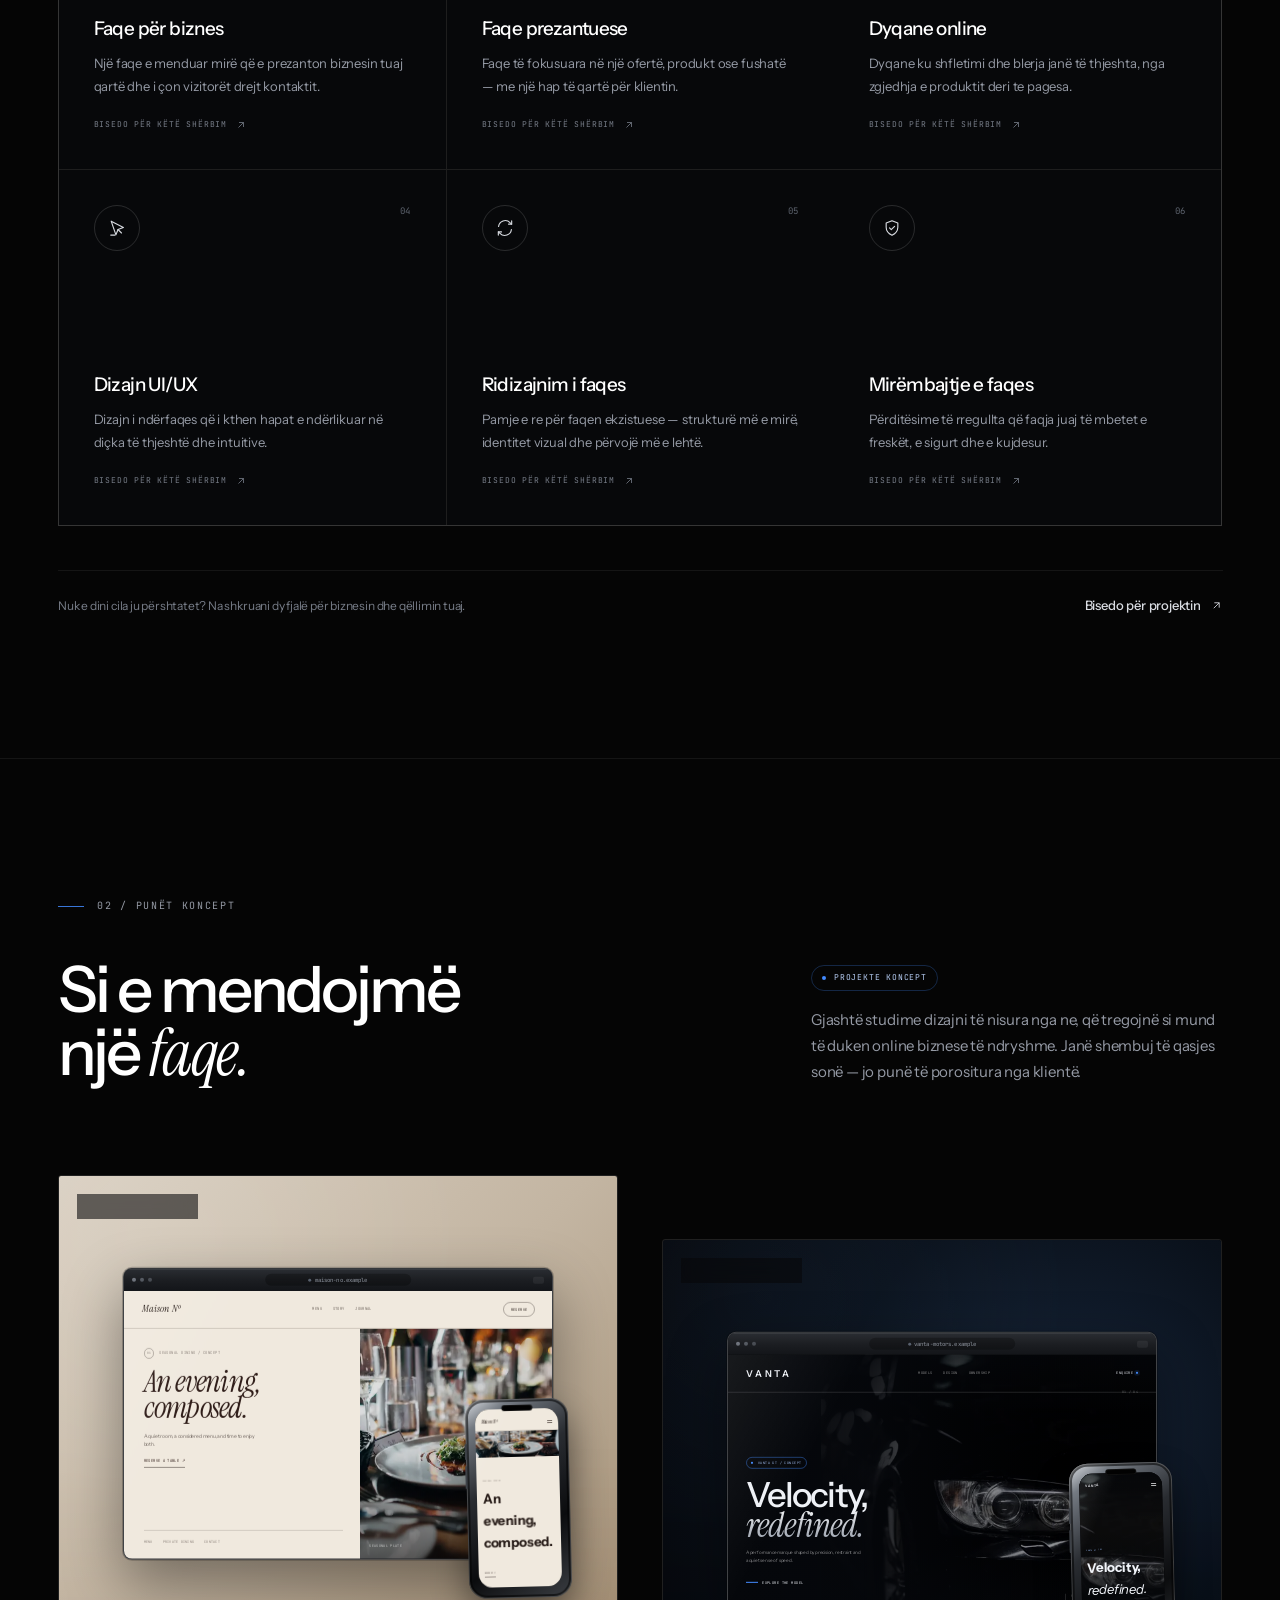
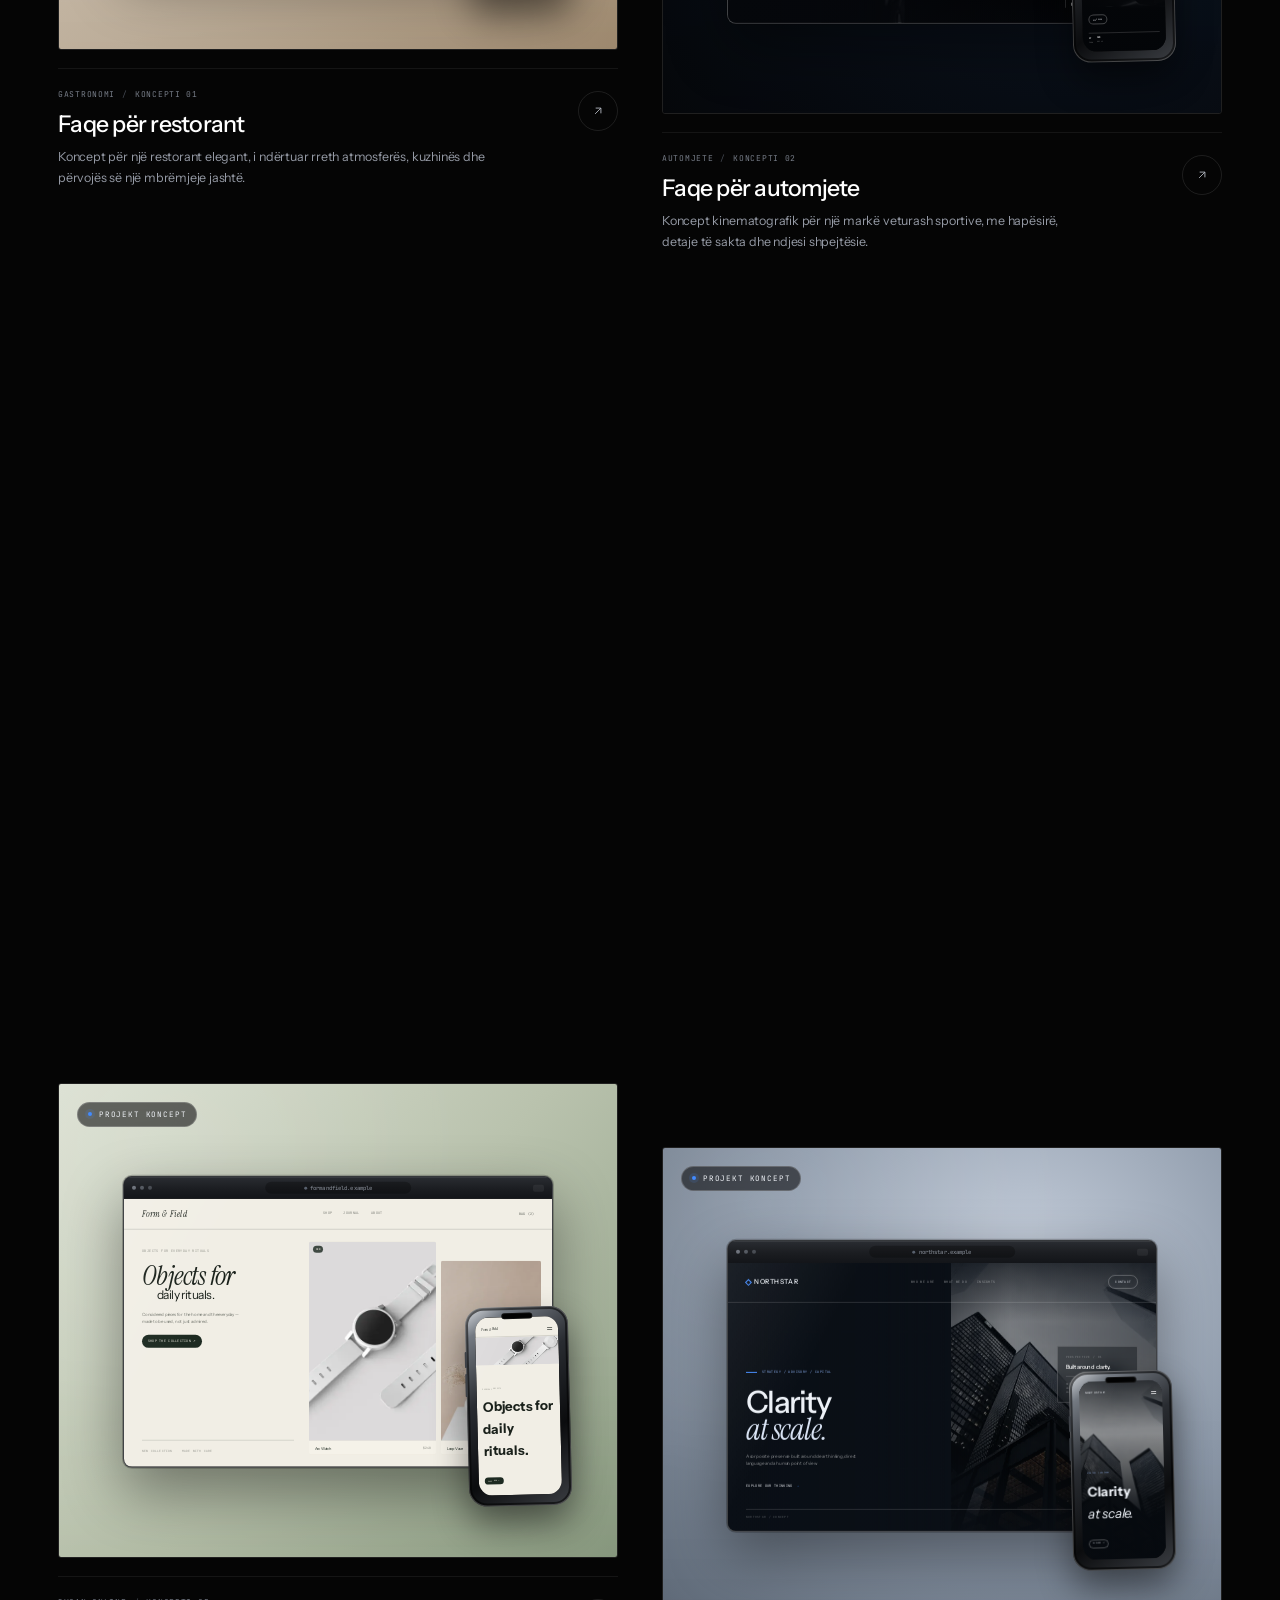
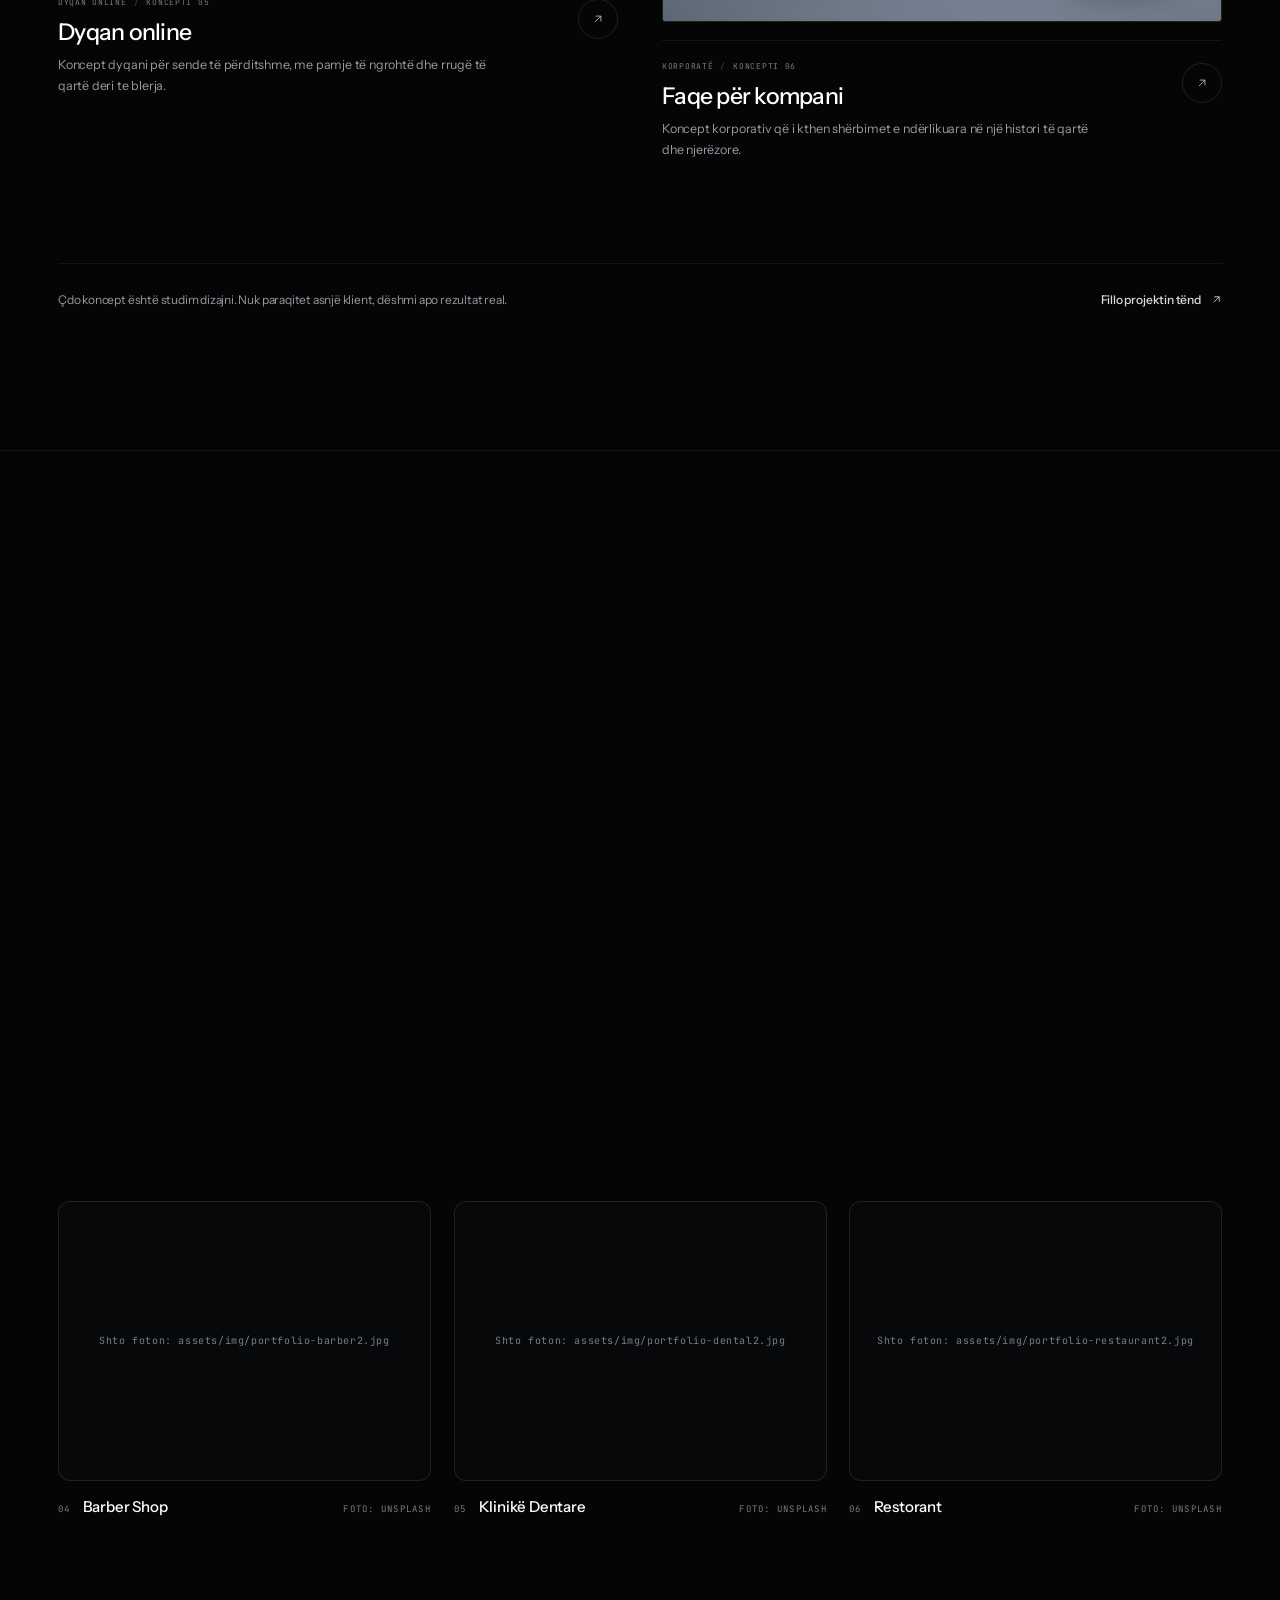
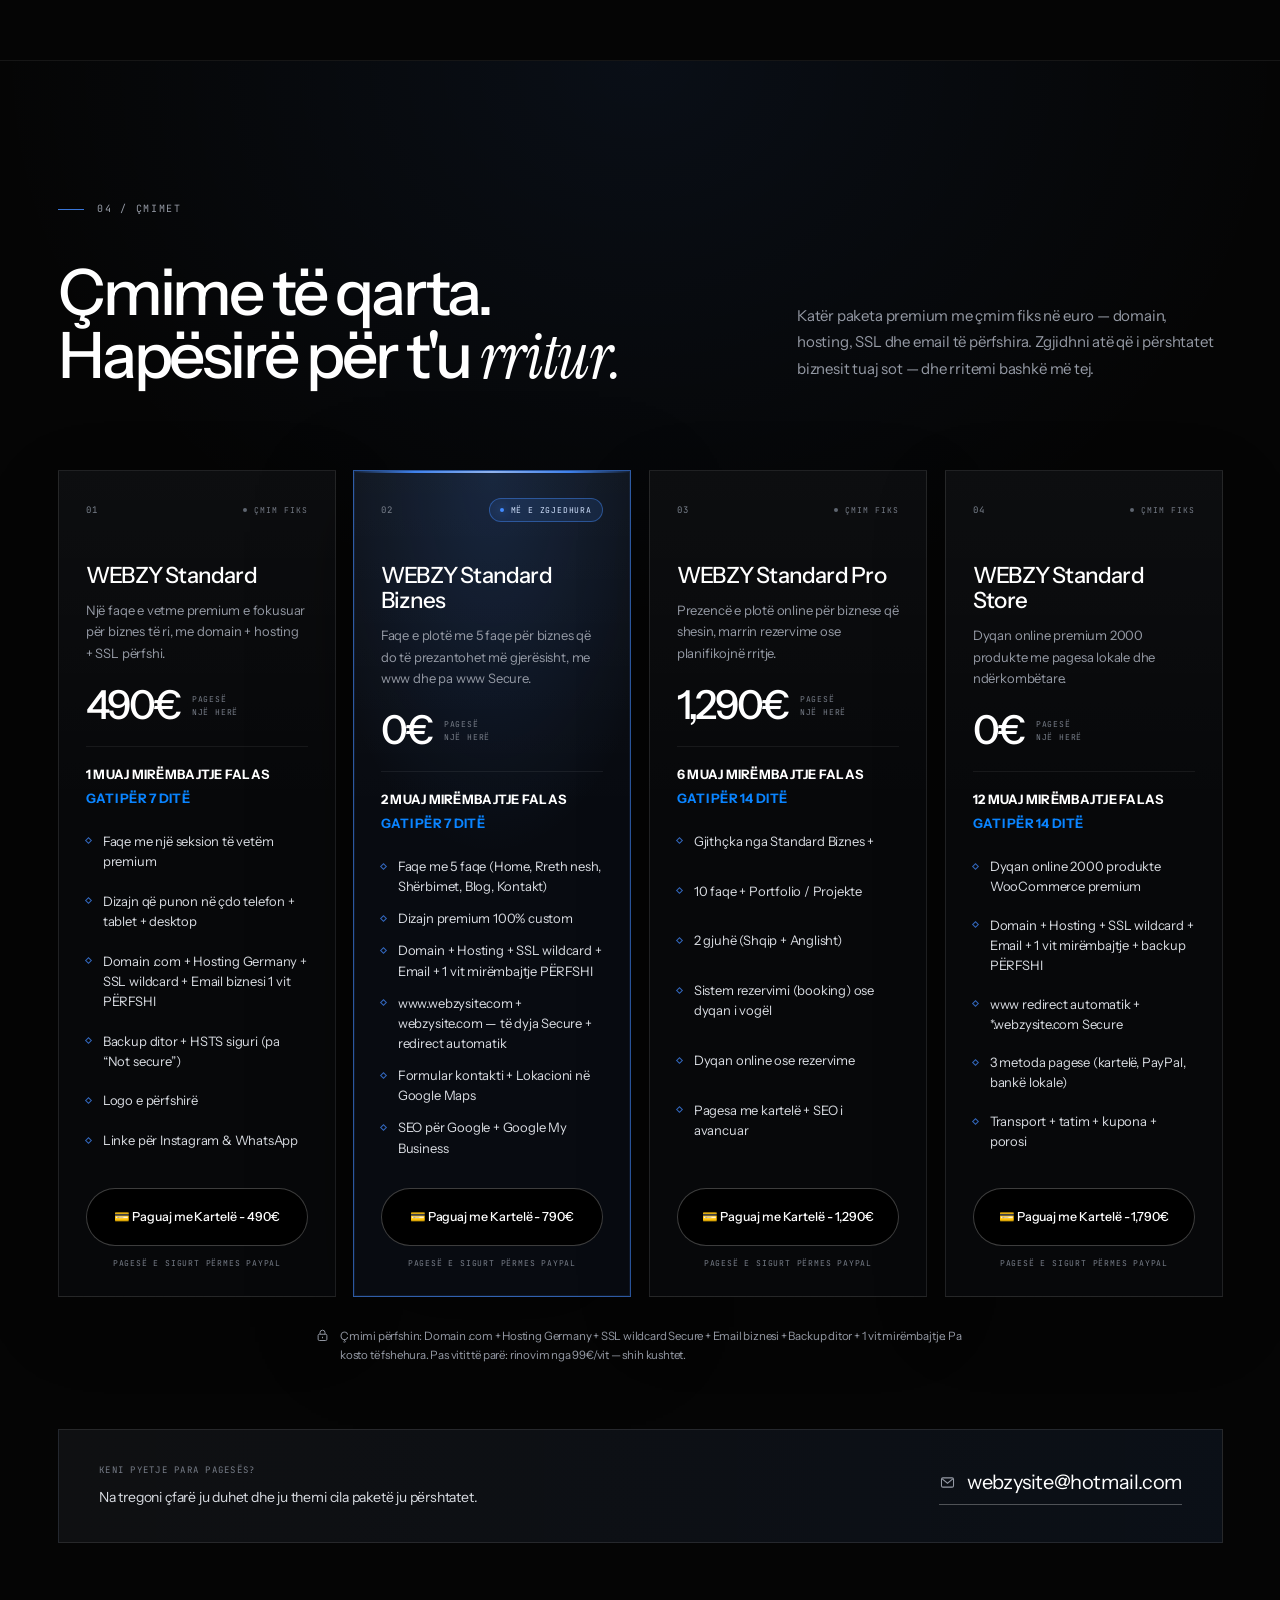
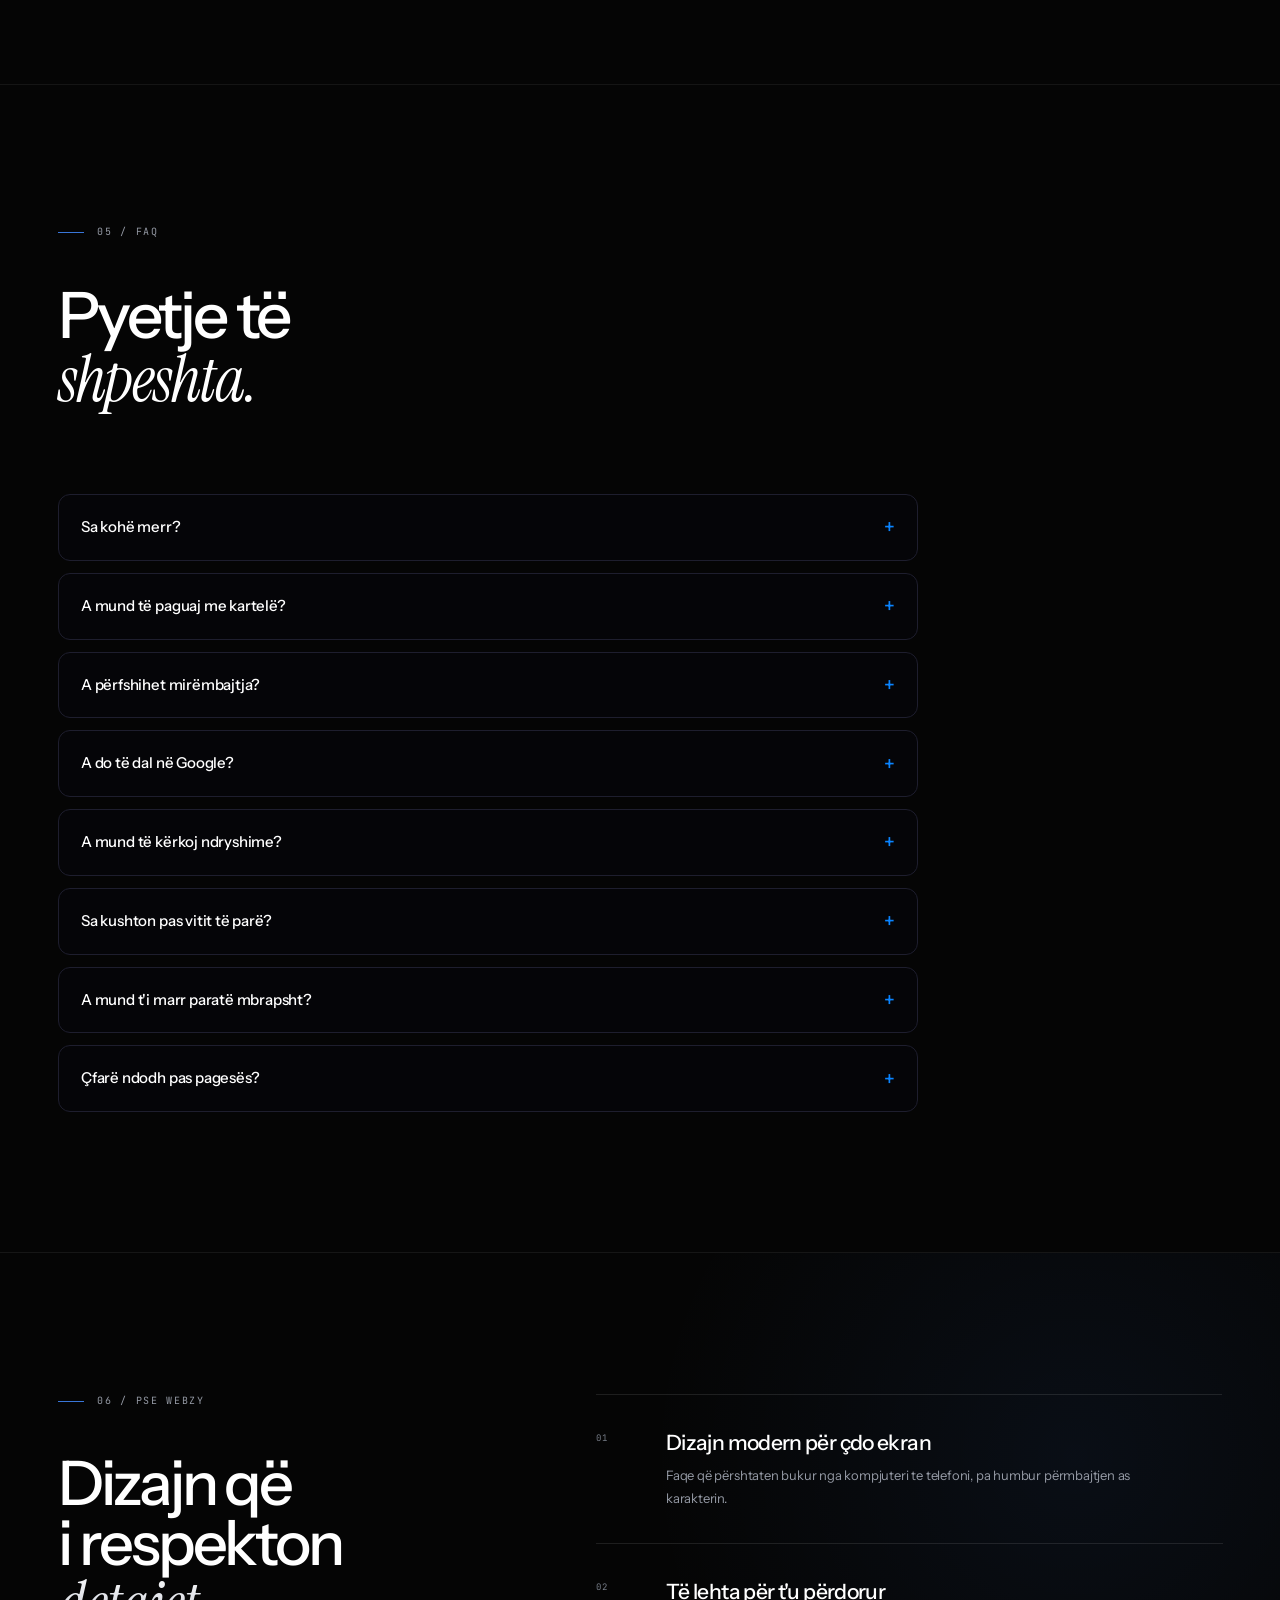
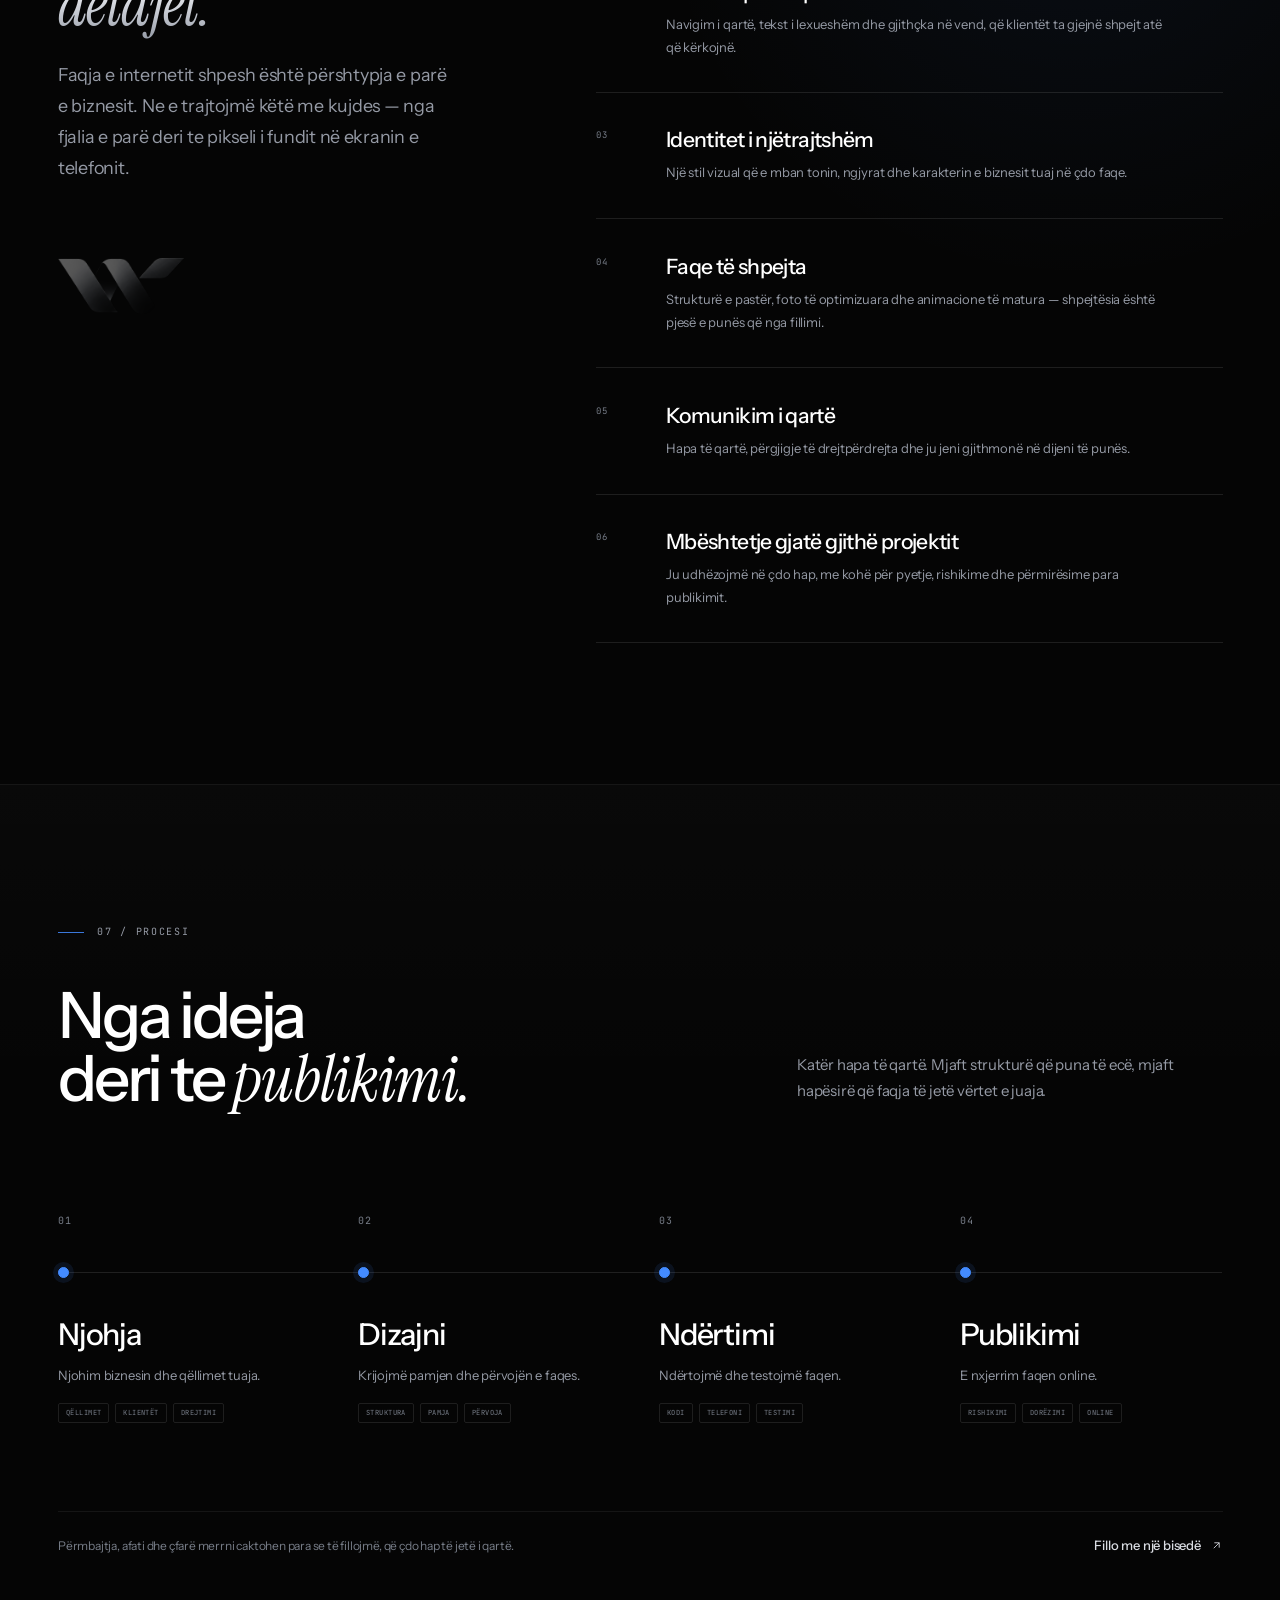
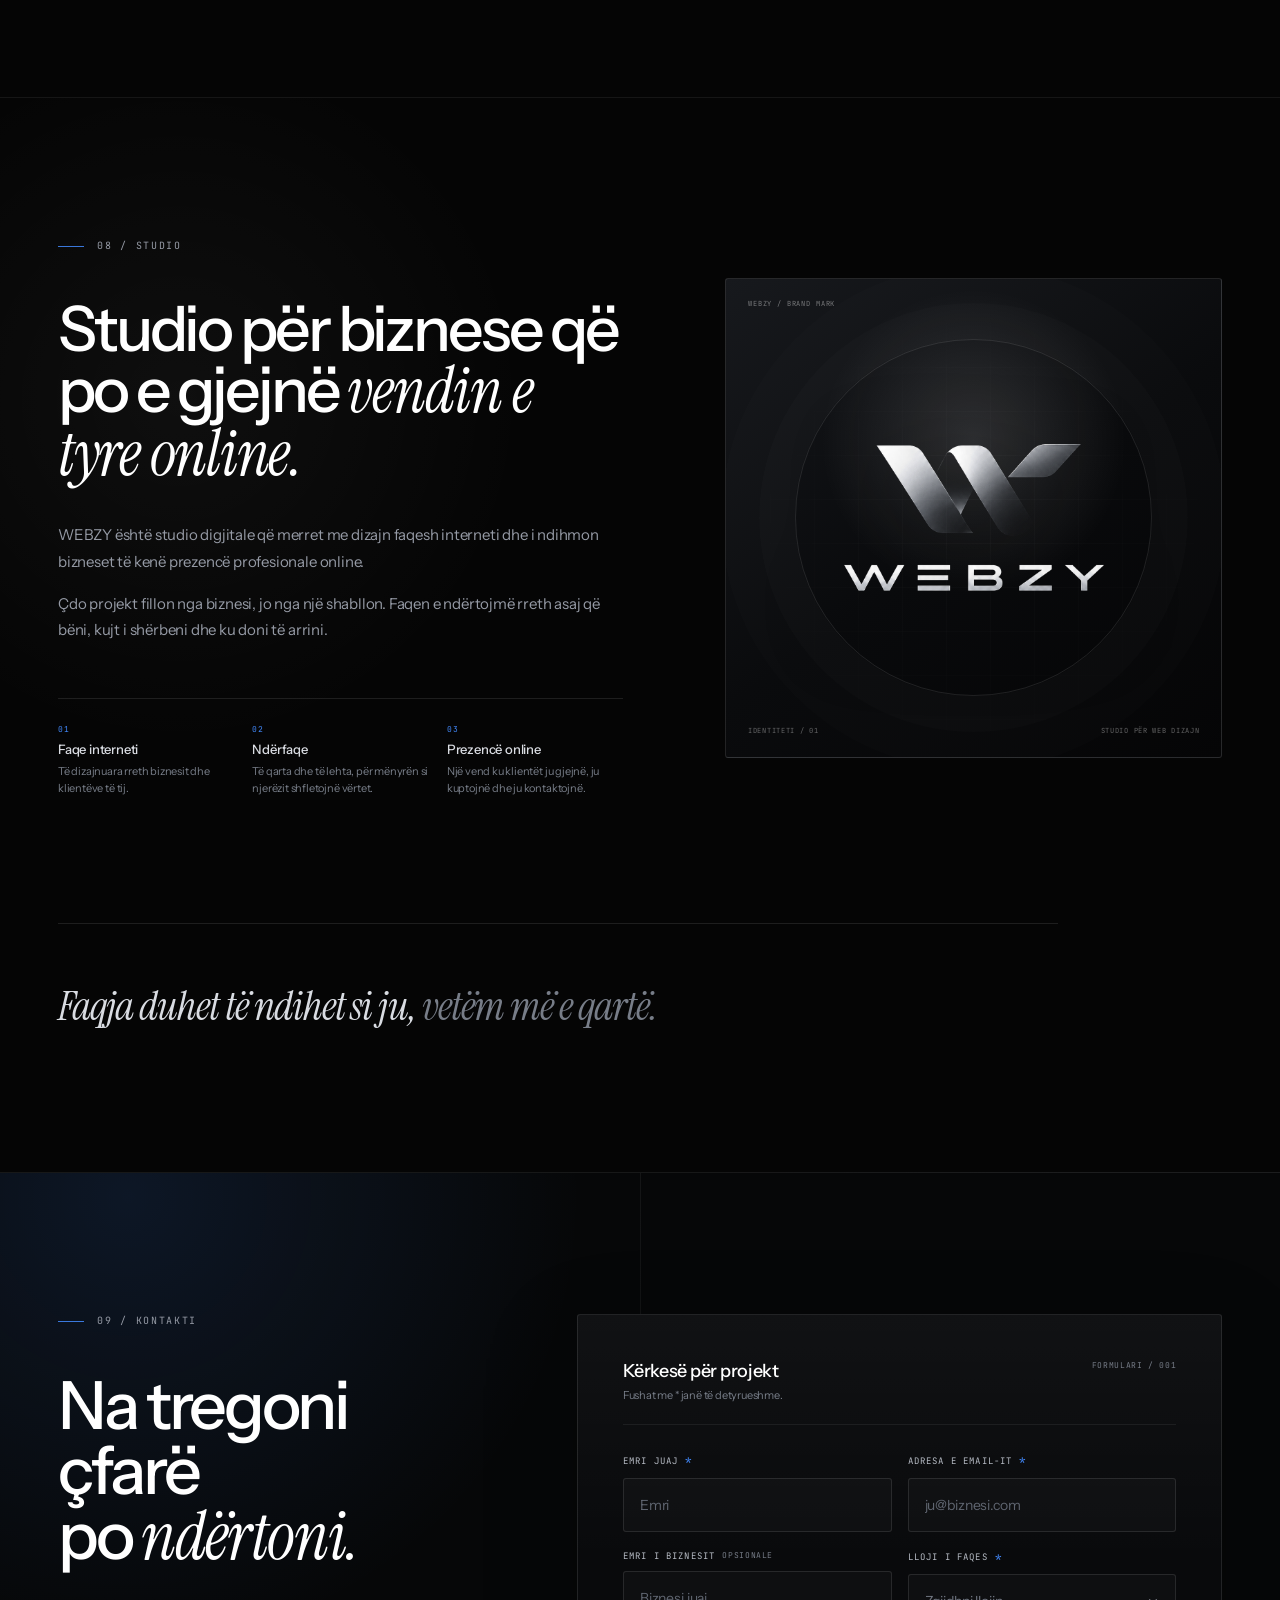
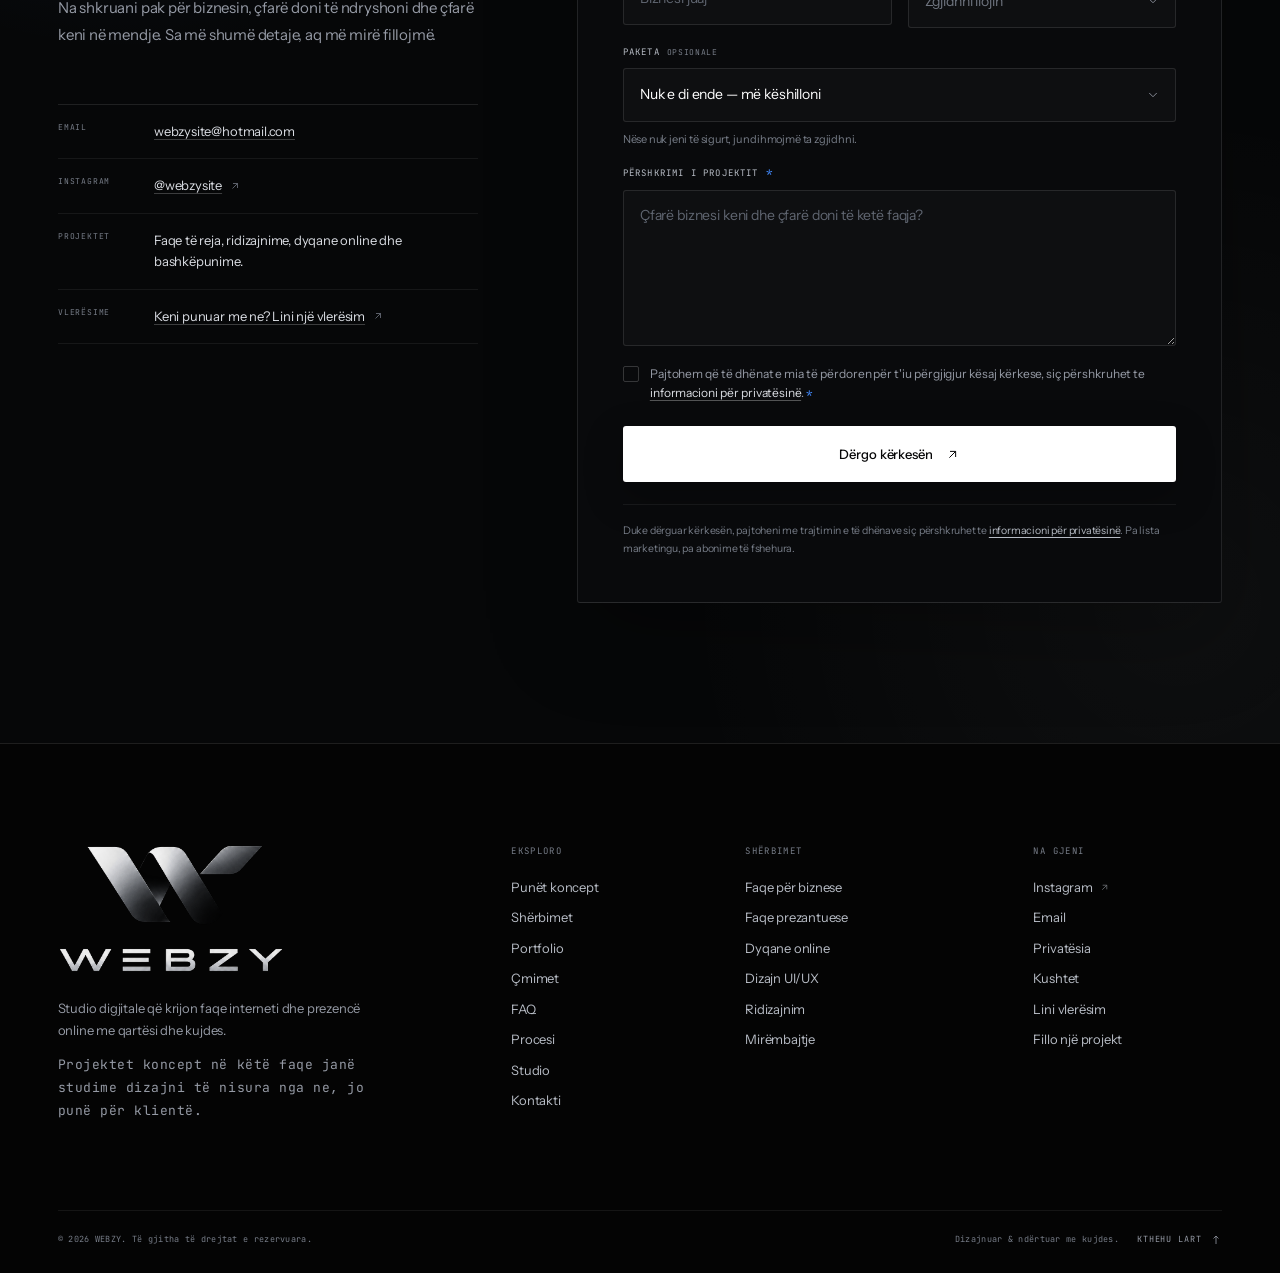
==== commit d3a1e613: "Link the review page from the contact section Co-Authored-By: Claude Opus 5.5 <noreply@anthropic.com" ====
--- a/index.html
+++ b/index.html
@@ -1267,6 +1267,15 @@
                 <dt>Projektet</dt>
                 <dd>Faqe të reja, ridizajnime, dyqane online dhe bashkëpunime.</dd>
               </div>
+              <div class="contact__detail">
+                <dt>Vlerësime</dt>
+                <dd>
+                  <a class="contact__social" href="vleresim.html">
+                    Keni punuar me ne? Lini një vlerësim
+                    <svg viewBox="0 0 24 24" fill="none" stroke="currentColor" stroke-width="1.5" aria-hidden="true"><path d="M7 17 17 7M8 7h9v9"/></svg>
+                  </a>
+                </dd>
+              </div>
             </dl>
           </div>
 
